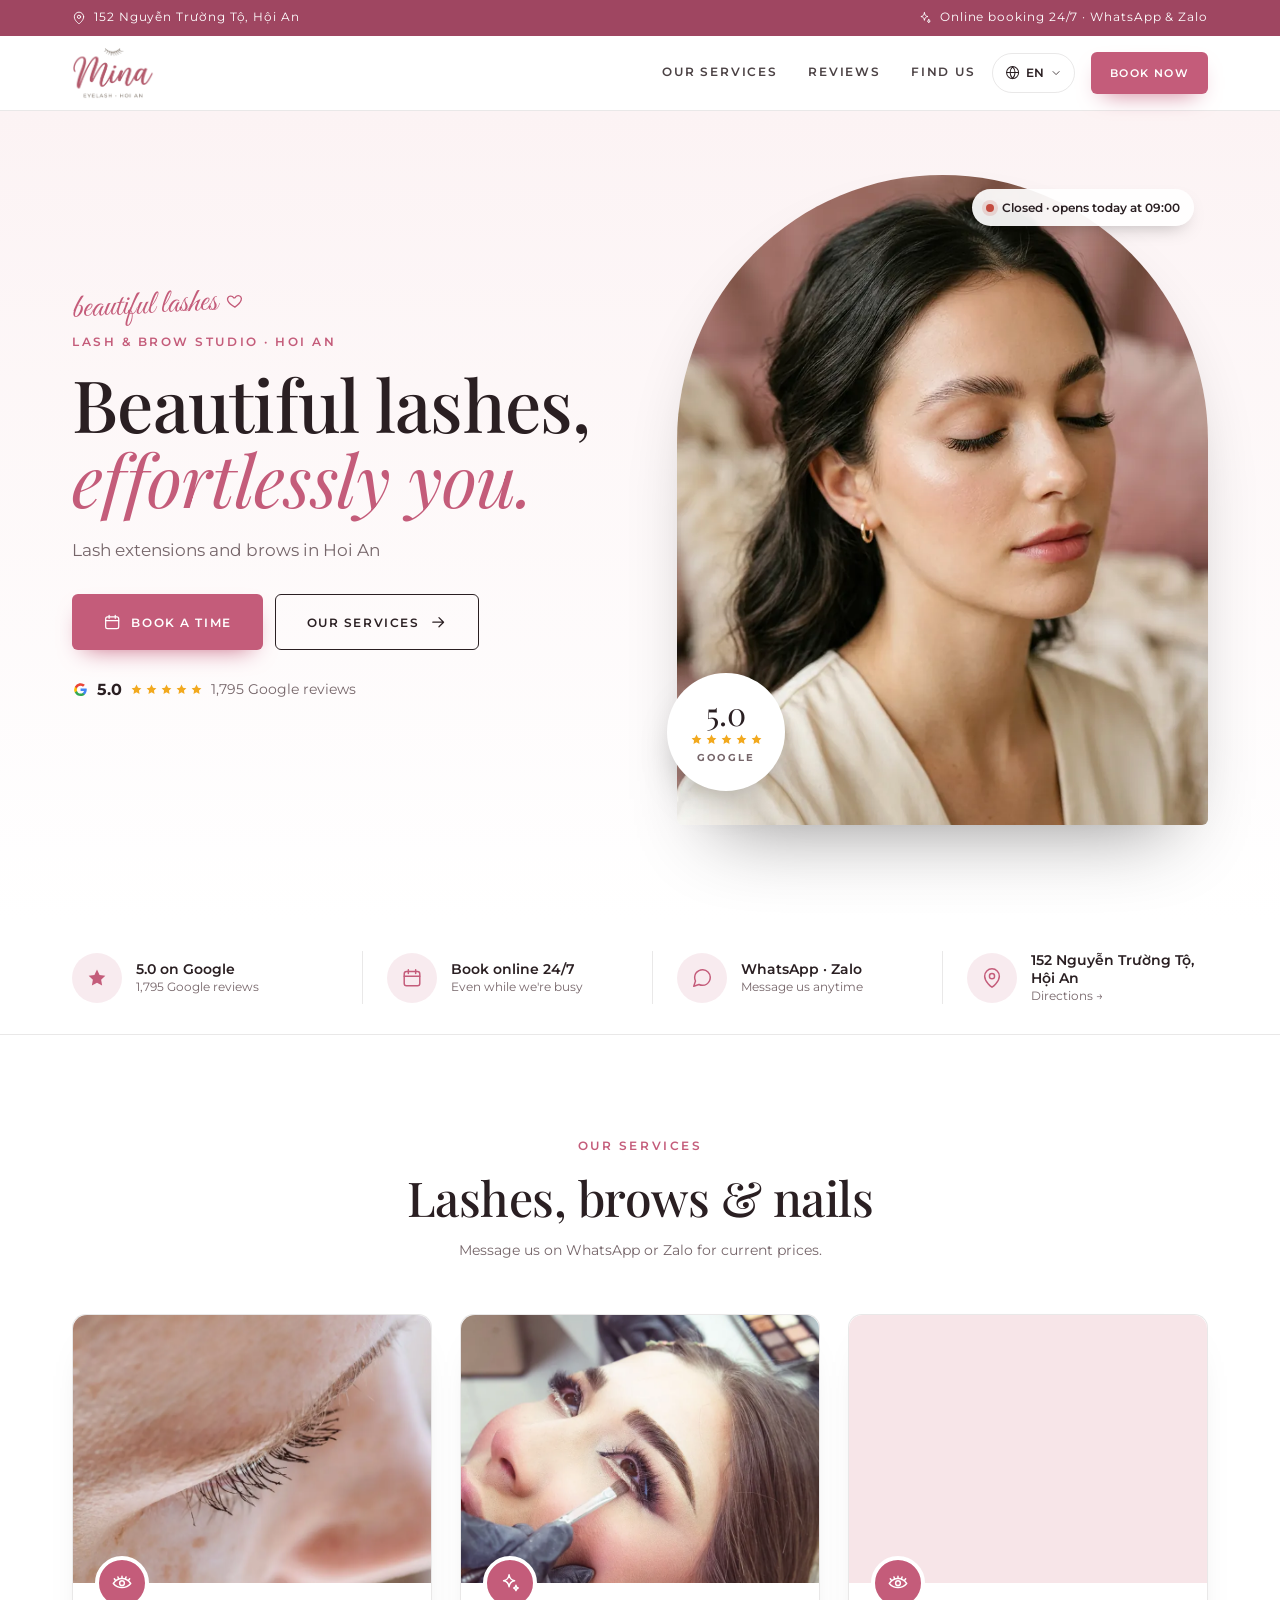
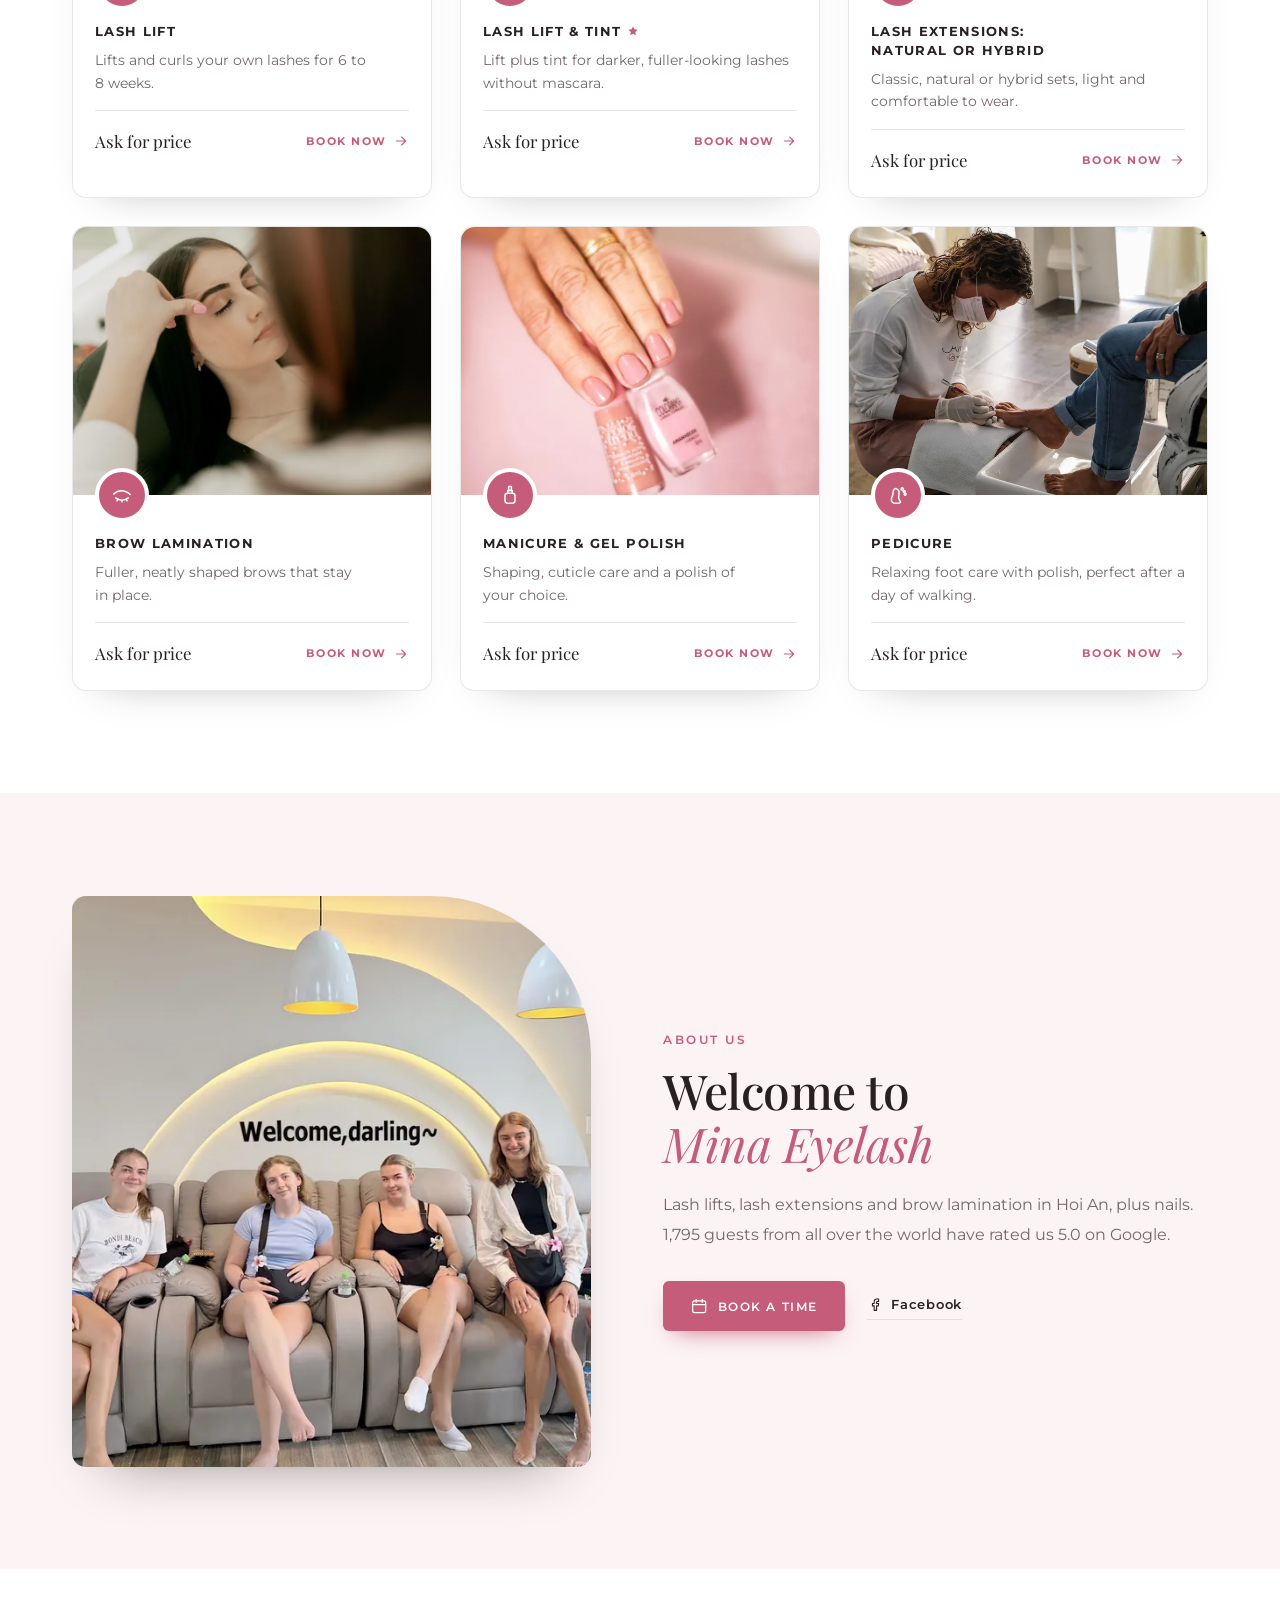
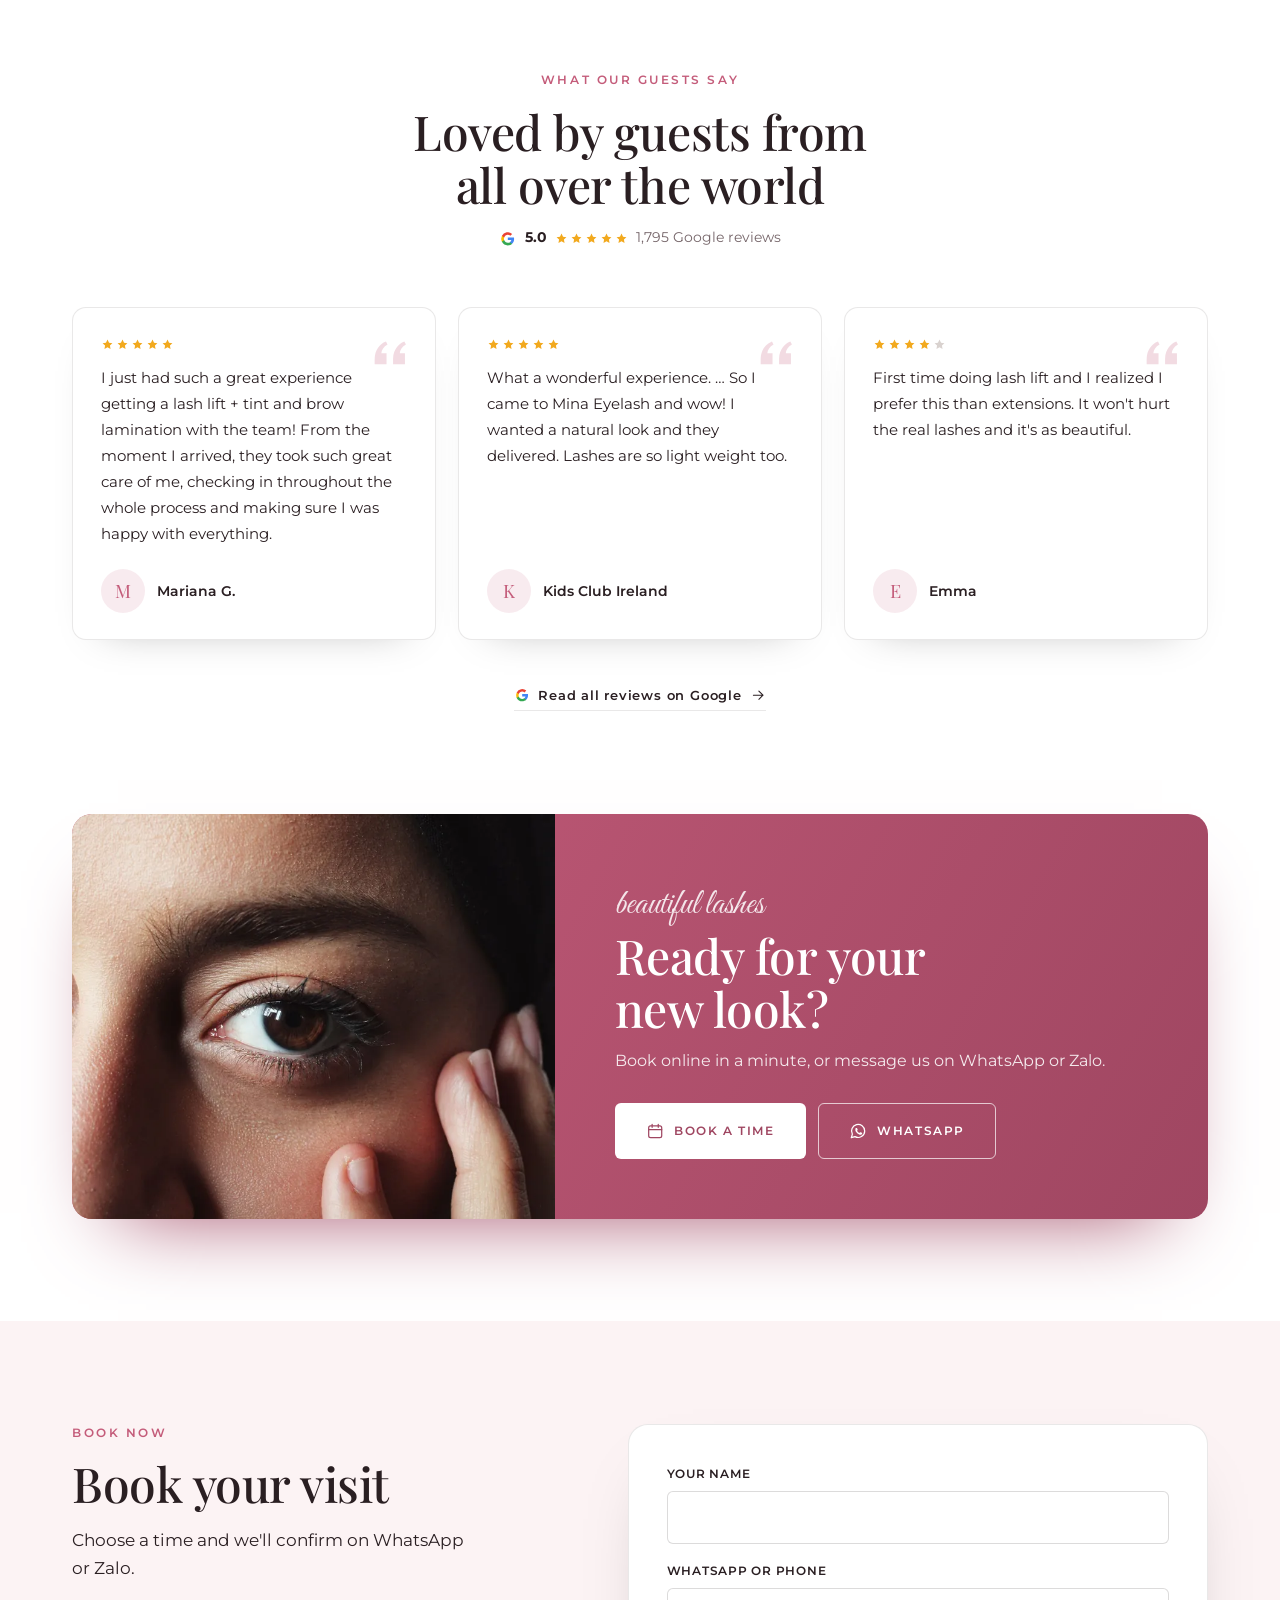
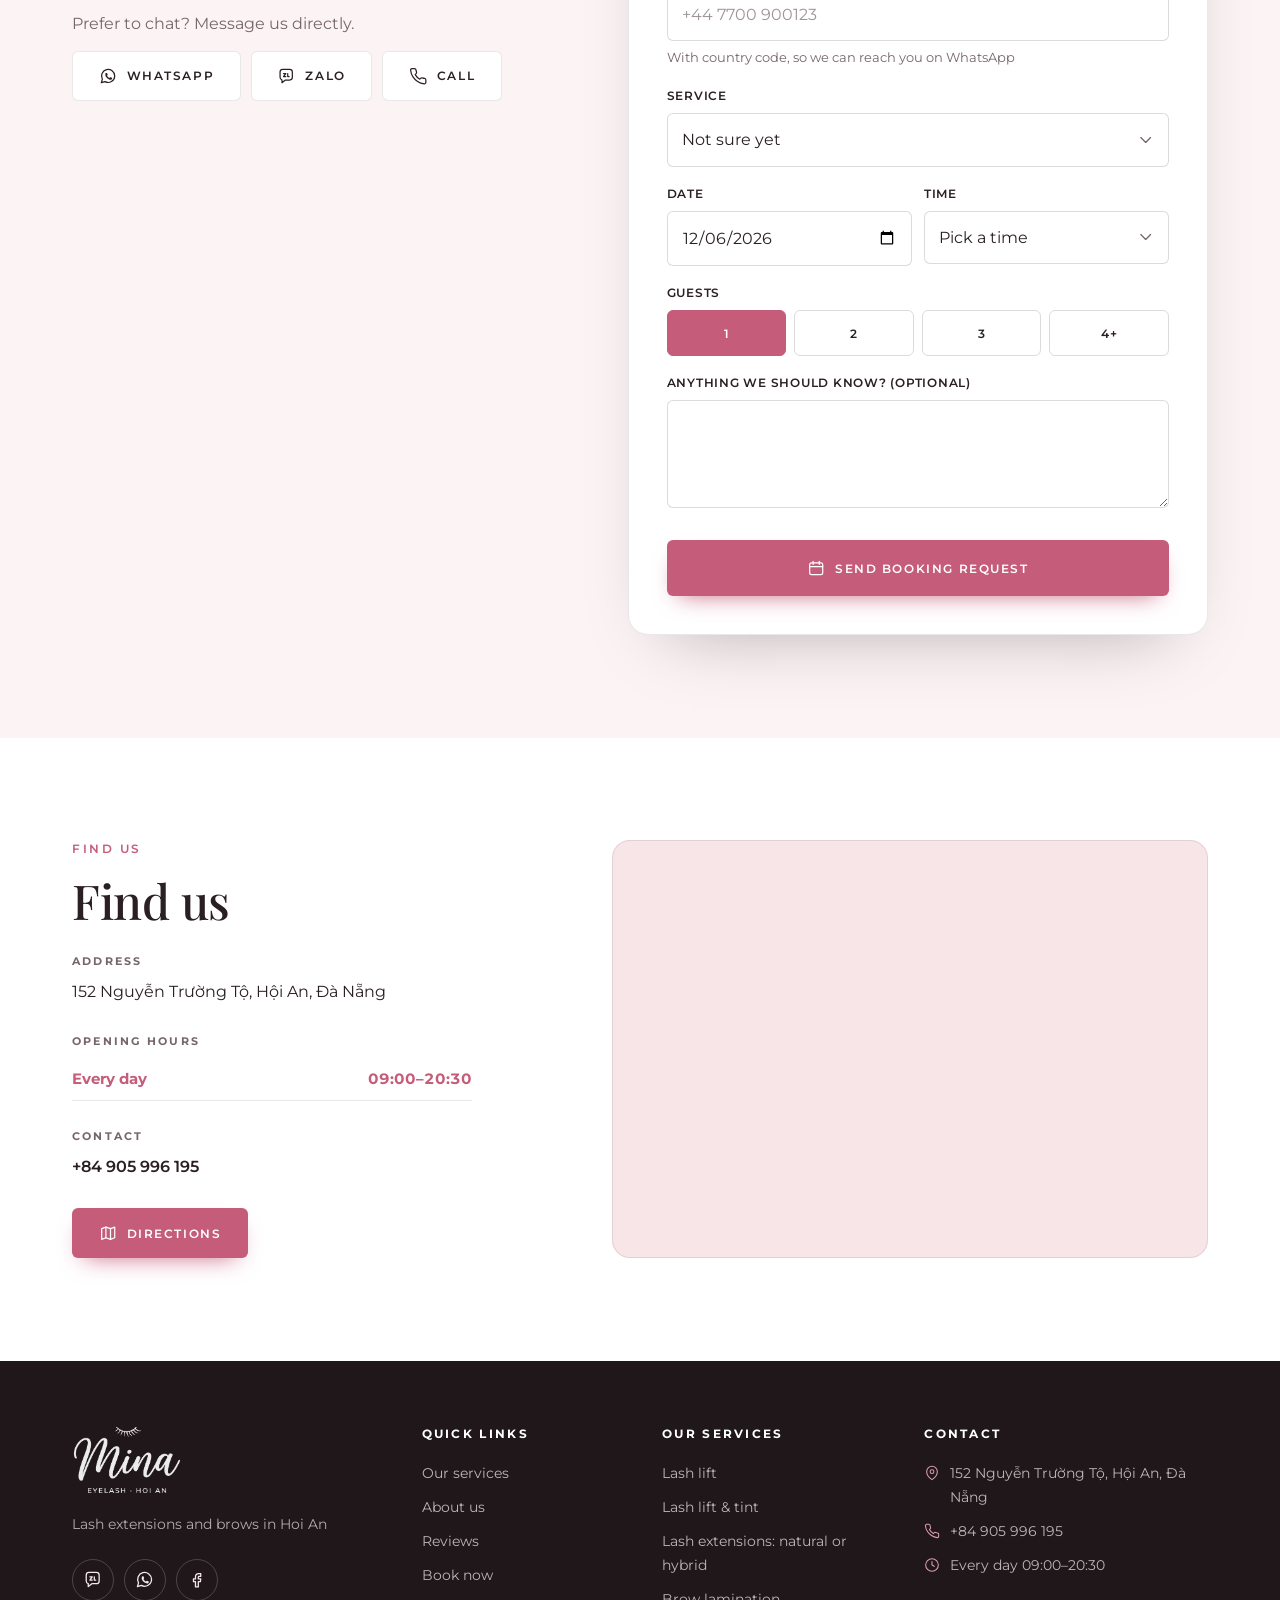
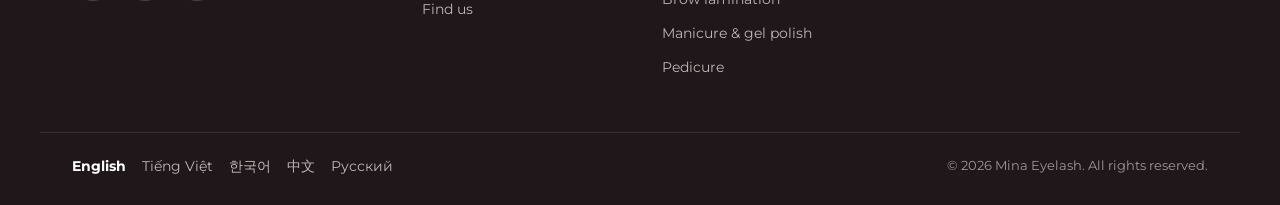
==== index.html @ dfa41fe0 "Update mina-eyelash preview site Co-Authored-By: Claude Opus 5.5 <noreply@anthropic.com>" ====
<!doctype html>
<html lang="en" class="theme-rose niche-lashes">
<head>
<meta charset="utf-8">
<meta name="viewport" content="width=device-width, initial-scale=1, viewport-fit=cover">
<title>Mina Eyelash · Lash &amp; brow studio · Hoi An</title>
<meta name="description" content="Lash extensions and brows in Hoi An · 5.0★ · 1,795 Google reviews">
<meta name="robots" content="noindex,nofollow">
<link rel="canonical" href="https://romans7997.github.io/mina-eyelash-hoian/">
<link rel="alternate" hreflang="en" href="https://romans7997.github.io/mina-eyelash-hoian/">
<link rel="alternate" hreflang="vi" href="https://romans7997.github.io/mina-eyelash-hoian/vi/">
<link rel="alternate" hreflang="ko" href="https://romans7997.github.io/mina-eyelash-hoian/ko/">
<link rel="alternate" hreflang="zh" href="https://romans7997.github.io/mina-eyelash-hoian/zh/">
<link rel="alternate" hreflang="ru" href="https://romans7997.github.io/mina-eyelash-hoian/ru/">
<link rel="alternate" hreflang="x-default" href="https://romans7997.github.io/mina-eyelash-hoian/">
<meta property="og:type" content="website">
<meta property="og:title" content="Mina Eyelash">
<meta property="og:description" content="Lash extensions and brows in Hoi An">
<meta property="og:image" content="https://romans7997.github.io/mina-eyelash-hoian/img/og.jpg"><meta name="theme-color" content="#ffffff">
<link rel="icon" href="favicon.svg" type="image/svg+xml">
<link rel="preconnect" href="https://fonts.googleapis.com">
<link rel="preconnect" href="https://fonts.gstatic.com" crossorigin>
<link rel="stylesheet" href="https://fonts.googleapis.com/css2?family=Playfair+Display:ital,wght@0,400;0,500;0,600;1,400;1,500&amp;family=Montserrat:wght@400;500;600;700&amp;family=Great+Vibes&amp;display=swap">
<link rel="stylesheet" href="assets/site.css?v=fedd9652">
<style>:root{ --bg:#ffffff;--soft:#fcf3f4;--soft2:#f7e5e8;--surface:#ffffff;--ink:#2a1f22;--muted:#76666a;--line:rgba(42,31,34,.10);--accent:#c45c7a;--accent-dark:#9f4661;--accent-ink:#ffffff;--accent-soft:rgba(196,92,122,.12);--footer:#1f1719;--footer-ink:#f3e9eb;--radius:14px;--font-head:'Playfair Display',Georgia,'Times New Roman',serif;--font-body:'Montserrat','Apple SD Gothic Neo','Malgun Gothic','Noto Sans KR','PingFang SC','Hiragino Sans GB','Microsoft YaHei','Noto Sans SC',system-ui,-apple-system,'Segoe UI',Roboto,sans-serif;--font-script:'Great Vibes',cursive }</style>
<link rel="preload" as="image" href="img/hero-928.webp" imagesrcset="img/hero-800.webp 800w, img/hero-928.webp 928w" imagesizes="(min-width: 960px) 50vw, 100vw">
<script type="application/ld+json">{"@context": "https://schema.org", "@type": "BeautySalon", "name": "Mina Eyelash", "telephone": "+84905996195", "url": "https://romans7997.github.io/mina-eyelash-hoian/", "address": {"@type": "PostalAddress", "streetAddress": "152 Nguyễn Trường Tộ, Hội An, Đà Nẵng", "addressLocality": "Hoi An", "addressCountry": "VN"}, "openingHoursSpecification": [{"@type": "OpeningHoursSpecification", "dayOfWeek": "Monday", "opens": "09:00", "closes": "20:30"}, {"@type": "OpeningHoursSpecification", "dayOfWeek": "Tuesday", "opens": "09:00", "closes": "20:30"}, {"@type": "OpeningHoursSpecification", "dayOfWeek": "Wednesday", "opens": "09:00", "closes": "20:30"}, {"@type": "OpeningHoursSpecification", "dayOfWeek": "Thursday", "opens": "09:00", "closes": "20:30"}, {"@type": "OpeningHoursSpecification", "dayOfWeek": "Friday", "opens": "09:00", "closes": "20:30"}, {"@type": "OpeningHoursSpecification", "dayOfWeek": "Saturday", "opens": "09:00", "closes": "20:30"}, {"@type": "OpeningHoursSpecification", "dayOfWeek": "Sunday", "opens": "09:00", "closes": "20:30"}], "sameAs": ["https://www.facebook.com/eyelashhoian", "https://www.google.com/maps/place/?q=place_id:ChIJb_QB13oNQjERN3Wv3GQzDhs"], "priceRange": "₫₫", "image": "https://romans7997.github.io/mina-eyelash-hoian/img/hero-928.webp"}</script>
</head>
<body>
<a class="skip" href="#main">Skip to content</a>

<div class="announce"><div class="wrap announce-inner">
  <span class="announce-loc"><svg class="ic" viewBox="0 0 24 24" aria-hidden="true" focusable="false"><path d="M20 10c0 6.5-8 12-8 12s-8-5.5-8-12a8 8 0 0 1 16 0z"/><circle cx="12" cy="10" r="2.8"/></svg>152 Nguyễn Trường Tộ, Hội An</span>
  <span class="announce-main"><svg class="ic" viewBox="0 0 24 24" aria-hidden="true" focusable="false"><path d="M11 3c.6 4.2 2.2 5.9 6 6.5-3.8.6-5.4 2.3-6 6.5-.6-4.2-2.2-5.9-6-6.5 3.8-.6 5.4-2.3 6-6.5z"/><path d="M18.5 14.5c.3 1.8 1 2.6 2.5 2.9-1.5.3-2.2 1.1-2.5 2.9-.3-1.8-1-2.6-2.5-2.9 1.5-.3 2.2-1.1 2.5-2.9z"/></svg>Online booking 24/7 · WhatsApp &amp; Zalo</span>
</div></div>

<header class="nav" id="top">
  <div class="wrap nav-inner">
    <a class="logo" href="#top" aria-label="Mina Eyelash">
<img class="logo-img" src="logo.png" alt="Mina Eyelash"></a>
    <nav class="nav-links" aria-label="Menu">
      <a href="#services">Our services</a>
<a href="#reviews">Reviews</a>      <a href="#visit">Find us</a>
    </nav>
    <details class="lang">
      <summary aria-label="Language"><svg class="ic" viewBox="0 0 24 24" aria-hidden="true" focusable="false"><circle cx="12" cy="12" r="9.5"/><path d="M2.5 12h19M12 2.5c2.6 2.8 3.9 6 3.9 9.5S14.6 18.7 12 21.5C9.4 18.7 8.1 15.5 8.1 12S9.4 5.3 12 2.5z"/></svg><span>EN</span><svg class="ic chev" viewBox="0 0 24 24" aria-hidden="true" focusable="false"><path d="M6 9l6 6 6-6"/></svg></summary>
      <ul class="lang-menu">
<li><a href="./" hreflang="en" lang="en" data-lang="en" aria-current="true">English</a></li>
<li><a href="vi/" hreflang="vi" lang="vi" data-lang="vi">Tiếng Việt</a></li>
<li><a href="ko/" hreflang="ko" lang="ko" data-lang="ko">한국어</a></li>
<li><a href="zh/" hreflang="zh" lang="zh" data-lang="zh">中文</a></li>
<li><a href="ru/" hreflang="ru" lang="ru" data-lang="ru">Русский</a></li>
      </ul>
    </details>
<a class="btn btn-accent btn-sm nav-book" href="#book">Book now</a>  </div>
</header>

<main id="main">
  <section class="hero">
    <div class="wrap hero-grid">
      <div class="hero-copy">
        <p class="script hero-script" aria-hidden="true">beautiful lashes <svg class="ic heart" viewBox="0 0 24 24" aria-hidden="true" focusable="false"><path d="M12 20s-7.4-4.5-9.1-9.2C1.7 7.5 3.7 4.6 6.8 4.6c2.1 0 3.6 1.2 4.3 2.7h1.8c.7-1.5 2.2-2.7 4.3-2.7 3.1 0 5.1 2.9 3.9 6.2C19.4 15.5 12 20 12 20z"/></svg></p>
        <p class="eyebrow">Lash &amp; brow studio · Hoi An</p>
        <h1 class="hero-title"><span>Beautiful lashes,</span> <em>effortlessly you.</em></h1>
        <p class="hero-lead">Lash extensions and brows in Hoi An</p>
        <div class="hero-cta">
<a class="btn btn-accent btn-lg" href="#book"><svg class="ic" viewBox="0 0 24 24" aria-hidden="true" focusable="false"><rect x="3.5" y="5" width="17" height="15.5" rx="2.5"/><path d="M8 3v4M16 3v4M3.5 10h17"/></svg><span>Book a time</span></a>          <a class="btn btn-outline btn-lg" href="#services"><span>Our services</span><svg class="ic" viewBox="0 0 24 24" aria-hidden="true" focusable="false"><path d="M5 12h14M13 6l6 6-6 6"/></svg></a>
        </div>
        <a class="hero-rating" href="https://www.google.com/maps/place/?q=place_id:ChIJb_QB13oNQjERN3Wv3GQzDhs" target="_blank" rel="noopener">
          <svg class="ic g" viewBox="0 0 24 24" aria-hidden="true" focusable="false"><path d="M20.6 12.2c0-.6-.1-1.2-.2-1.8H12v3.4h4.8a4.1 4.1 0 0 1-1.8 2.7v2.2h2.9c1.7-1.6 2.7-3.9 2.7-6.5z" class="fill g1"/><path d="M12 21c2.4 0 4.5-.8 5.9-2.2L15 16.6c-.8.5-1.8.9-3 .9-2.3 0-4.3-1.6-5-3.7H4v2.3A9 9 0 0 0 12 21z" class="fill g2"/><path d="M7 13.8a5.4 5.4 0 0 1 0-3.5V8H4a9 9 0 0 0 0 8.1z" class="fill g3"/><path d="M12 6.6c1.3 0 2.5.5 3.4 1.3l2.6-2.6A9 9 0 0 0 4 8l3 2.3c.7-2.1 2.7-3.7 5-3.7z" class="fill g4"/></svg><strong>5.0</strong><span class="stars xs" role="img" aria-label="5.0 / 5"><svg class="st" viewBox="0 0 24 24" aria-hidden="true" focusable="false"><path class="fill" d="M12 2.8l2.8 5.8 6.3.9-4.6 4.4 1.1 6.3L12 17.2l-5.6 3 1.1-6.3L2.9 9.5l6.3-.9z"/></svg><svg class="st" viewBox="0 0 24 24" aria-hidden="true" focusable="false"><path class="fill" d="M12 2.8l2.8 5.8 6.3.9-4.6 4.4 1.1 6.3L12 17.2l-5.6 3 1.1-6.3L2.9 9.5l6.3-.9z"/></svg><svg class="st" viewBox="0 0 24 24" aria-hidden="true" focusable="false"><path class="fill" d="M12 2.8l2.8 5.8 6.3.9-4.6 4.4 1.1 6.3L12 17.2l-5.6 3 1.1-6.3L2.9 9.5l6.3-.9z"/></svg><svg class="st" viewBox="0 0 24 24" aria-hidden="true" focusable="false"><path class="fill" d="M12 2.8l2.8 5.8 6.3.9-4.6 4.4 1.1 6.3L12 17.2l-5.6 3 1.1-6.3L2.9 9.5l6.3-.9z"/></svg><svg class="st" viewBox="0 0 24 24" aria-hidden="true" focusable="false"><path class="fill" d="M12 2.8l2.8 5.8 6.3.9-4.6 4.4 1.1 6.3L12 17.2l-5.6 3 1.1-6.3L2.9 9.5l6.3-.9z"/></svg></span><span>1,795 Google reviews</span>
        </a>
      </div>
      <div class="hero-media">
        <div class="hero-frame"><img class="hero-img" src="img/hero-928.webp" srcset="img/hero-800.webp 800w, img/hero-928.webp 928w" sizes="(min-width: 960px) 50vw, 100vw" alt="Mina Eyelash" width="928" height="1152" fetchpriority="high" style="object-position:55% 35%"></div>
        <div class="hero-badge" aria-hidden="true">
          <span class="hb-num">5.0</span>
          <span class="stars xs" role="img" aria-label="5.0 / 5"><svg class="st" viewBox="0 0 24 24" aria-hidden="true" focusable="false"><path class="fill" d="M12 2.8l2.8 5.8 6.3.9-4.6 4.4 1.1 6.3L12 17.2l-5.6 3 1.1-6.3L2.9 9.5l6.3-.9z"/></svg><svg class="st" viewBox="0 0 24 24" aria-hidden="true" focusable="false"><path class="fill" d="M12 2.8l2.8 5.8 6.3.9-4.6 4.4 1.1 6.3L12 17.2l-5.6 3 1.1-6.3L2.9 9.5l6.3-.9z"/></svg><svg class="st" viewBox="0 0 24 24" aria-hidden="true" focusable="false"><path class="fill" d="M12 2.8l2.8 5.8 6.3.9-4.6 4.4 1.1 6.3L12 17.2l-5.6 3 1.1-6.3L2.9 9.5l6.3-.9z"/></svg><svg class="st" viewBox="0 0 24 24" aria-hidden="true" focusable="false"><path class="fill" d="M12 2.8l2.8 5.8 6.3.9-4.6 4.4 1.1 6.3L12 17.2l-5.6 3 1.1-6.3L2.9 9.5l6.3-.9z"/></svg><svg class="st" viewBox="0 0 24 24" aria-hidden="true" focusable="false"><path class="fill" d="M12 2.8l2.8 5.8 6.3.9-4.6 4.4 1.1 6.3L12 17.2l-5.6 3 1.1-6.3L2.9 9.5l6.3-.9z"/></svg></span>
          <span class="hb-txt">Google</span>
        </div>
        <div class="hero-open"><span id="open-status" class="open-status">Every day · 09:00–20:30</span></div>
      </div>
    </div>
  </section>

  <section class="trust" aria-label="Contact">
    <div class="wrap trust-grid">
<div class="trust-item"><span class="trust-ic"><svg class="ic" viewBox="0 0 24 24" aria-hidden="true" focusable="false"><path class="fill" d="M12 2.8l2.8 5.8 6.3.9-4.6 4.4 1.1 6.3L12 17.2l-5.6 3 1.1-6.3L2.9 9.5l6.3-.9z"/></svg></span><div><strong>5.0 on Google</strong><span>1,795 Google reviews</span></div></div>      <div class="trust-item"><span class="trust-ic"><svg class="ic" viewBox="0 0 24 24" aria-hidden="true" focusable="false"><rect x="3.5" y="5" width="17" height="15.5" rx="2.5"/><path d="M8 3v4M16 3v4M3.5 10h17"/></svg></span><div><strong>Book online 24/7</strong><span>Even while we&#39;re busy</span></div></div>
      <div class="trust-item"><span class="trust-ic"><svg class="ic" viewBox="0 0 24 24" aria-hidden="true" focusable="false"><path d="M21 11.5a8.4 8.4 0 0 1-.9 3.8 8.5 8.5 0 0 1-7.6 4.7 8.4 8.4 0 0 1-3.8-.9L3 21l1.9-5.7a8.4 8.4 0 0 1-.9-3.8 8.5 8.5 0 0 1 4.7-7.6 8.4 8.4 0 0 1 3.8-.9h.5a8.5 8.5 0 0 1 8 8z"/></svg></span><div><strong>WhatsApp · Zalo</strong><span>Message us anytime</span></div></div>
      <a class="trust-item" href="https://www.google.com/maps/dir/?api=1&amp;destination=Mina+Eyelash%2C+152+Nguy%E1%BB%85n+Tr%C6%B0%E1%BB%9Dng+T%E1%BB%99%2C+H%E1%BB%99i+An%2C+%C4%90%C3%A0+N%E1%BA%B5ng&amp;destination_place_id=ChIJb_QB13oNQjERN3Wv3GQzDhs" target="_blank" rel="noopener"><span class="trust-ic"><svg class="ic" viewBox="0 0 24 24" aria-hidden="true" focusable="false"><path d="M20 10c0 6.5-8 12-8 12s-8-5.5-8-12a8 8 0 0 1 16 0z"/><circle cx="12" cy="10" r="2.8"/></svg></span><div><strong>152 Nguyễn Trường Tộ, Hội An</strong><span>Directions →</span></div></a>
    </div>
  </section>

  <section class="section services" id="services">
    <div class="wrap">
      <header class="section-head center">
        <p class="eyebrow">Our services</p>
        <h2>Lashes, brows &amp; nails</h2>
        <p class="section-note">Message us on WhatsApp or Zalo for current prices.</p>
      </header>
      <div class="cards">
        <article class="card">
          <div class="card-media"><img src="img/s0-0-1600.webp" srcset="img/s0-0-800.webp 800w, img/s0-0-1600.webp 1600w" sizes="(min-width: 960px) 30vw, (min-width: 640px) 45vw, 90vw" alt="Mina Eyelash" width="1600" height="2400" loading="lazy" decoding="async"></div>
          <span class="card-ic"><svg class="ic" viewBox="0 0 24 24" aria-hidden="true" focusable="false"><path d="M2.5 12.5c2.6-3.6 6-5.4 9.5-5.4s6.9 1.8 9.5 5.4c-2.6 3-6 4.5-9.5 4.5s-6.9-1.5-9.5-4.5z"/><circle cx="12" cy="12.2" r="2.6"/><path d="M5 9.2 3.6 7.4M8.3 7.5l-.7-2.1M12 6.9V4.7M15.7 7.5l.7-2.1M19 9.2l1.4-1.8"/></svg></span>
          <div class="card-body">
            <h3>Lash lift</h3>
<p>Lifts and curls your own lashes for 6 to 8 weeks.</p>            <div class="card-foot">
              <span class="card-price">Ask for price</span>
<a class="card-link" href="#book" data-service="s0-0">Book now <svg class="ic" viewBox="0 0 24 24" aria-hidden="true" focusable="false"><path d="M5 12h14M13 6l6 6-6 6"/></svg></a>            </div>
          </div>
        </article>
        <article class="card">
          <div class="card-media"><img src="img/s0-1-1600.webp" srcset="img/s0-1-800.webp 800w, img/s0-1-1600.webp 1600w" sizes="(min-width: 960px) 30vw, (min-width: 640px) 45vw, 90vw" alt="Mina Eyelash" width="1600" height="2400" loading="lazy" decoding="async"></div>
          <span class="card-ic"><svg class="ic" viewBox="0 0 24 24" aria-hidden="true" focusable="false"><path d="M11 3c.6 4.2 2.2 5.9 6 6.5-3.8.6-5.4 2.3-6 6.5-.6-4.2-2.2-5.9-6-6.5 3.8-.6 5.4-2.3 6-6.5z"/><path d="M18.5 14.5c.3 1.8 1 2.6 2.5 2.9-1.5.3-2.2 1.1-2.5 2.9-.3-1.8-1-2.6-2.5-2.9 1.5-.3 2.2-1.1 2.5-2.9z"/></svg></span>
          <div class="card-body">
            <h3>Lash lift &amp; tint <span class="card-pop"><svg class="ic" viewBox="0 0 24 24" aria-hidden="true" focusable="false"><path class="fill" d="M12 2.8l2.8 5.8 6.3.9-4.6 4.4 1.1 6.3L12 17.2l-5.6 3 1.1-6.3L2.9 9.5l6.3-.9z"/></svg></span></h3>
<p>Lift plus tint for darker, fuller-looking lashes without mascara.</p>            <div class="card-foot">
              <span class="card-price">Ask for price</span>
<a class="card-link" href="#book" data-service="s0-1">Book now <svg class="ic" viewBox="0 0 24 24" aria-hidden="true" focusable="false"><path d="M5 12h14M13 6l6 6-6 6"/></svg></a>            </div>
          </div>
        </article>
        <article class="card">
          <div class="card-media"><img src="img/s0-2-1600.webp" srcset="img/s0-2-800.webp 800w, img/s0-2-1600.webp 1600w" sizes="(min-width: 960px) 30vw, (min-width: 640px) 45vw, 90vw" alt="Mina Eyelash" width="1600" height="2400" loading="lazy" decoding="async"></div>
          <span class="card-ic"><svg class="ic" viewBox="0 0 24 24" aria-hidden="true" focusable="false"><path d="M2.5 12.5c2.6-3.6 6-5.4 9.5-5.4s6.9 1.8 9.5 5.4c-2.6 3-6 4.5-9.5 4.5s-6.9-1.5-9.5-4.5z"/><circle cx="12" cy="12.2" r="2.6"/><path d="M5 9.2 3.6 7.4M8.3 7.5l-.7-2.1M12 6.9V4.7M15.7 7.5l.7-2.1M19 9.2l1.4-1.8"/></svg></span>
          <div class="card-body">
            <h3>Lash extensions: natural or hybrid</h3>
<p>Classic, natural or hybrid sets, light and comfortable to wear.</p>            <div class="card-foot">
              <span class="card-price">Ask for price</span>
<a class="card-link" href="#book" data-service="s0-2">Book now <svg class="ic" viewBox="0 0 24 24" aria-hidden="true" focusable="false"><path d="M5 12h14M13 6l6 6-6 6"/></svg></a>            </div>
          </div>
        </article>
        <article class="card">
          <div class="card-media"><img src="img/s1-0-1600.webp" srcset="img/s1-0-800.webp 800w, img/s1-0-1600.webp 1600w" sizes="(min-width: 960px) 30vw, (min-width: 640px) 45vw, 90vw" alt="Mina Eyelash" width="1600" height="2400" loading="lazy" decoding="async"></div>
          <span class="card-ic"><svg class="ic" viewBox="0 0 24 24" aria-hidden="true" focusable="false"><path d="M3 11c3.4-3.2 8.3-4.3 12.8-2.8 2 .7 3.7 1.8 5.2 3.3"/><path d="M5 15.2c2.2 1.7 4.6 2.5 7 2.5s4.8-.8 7-2.5"/><path d="M7.4 16.8l-.9 1.6M12 17.7v1.8M16.6 16.8l.9 1.6"/></svg></span>
          <div class="card-body">
            <h3>Brow lamination</h3>
<p>Fuller, neatly shaped brows that stay in place.</p>            <div class="card-foot">
              <span class="card-price">Ask for price</span>
<a class="card-link" href="#book" data-service="s1-0">Book now <svg class="ic" viewBox="0 0 24 24" aria-hidden="true" focusable="false"><path d="M5 12h14M13 6l6 6-6 6"/></svg></a>            </div>
          </div>
        </article>
        <article class="card">
          <div class="card-media"><img src="img/s2-0-1600.webp" srcset="img/s2-0-800.webp 800w, img/s2-0-1600.webp 1600w" sizes="(min-width: 960px) 30vw, (min-width: 640px) 45vw, 90vw" alt="Mina Eyelash" width="1600" height="2400" loading="lazy" decoding="async"></div>
          <span class="card-ic"><svg class="ic" viewBox="0 0 24 24" aria-hidden="true" focusable="false"><rect x="6.5" y="10" width="11" height="11" rx="3"/><path d="M9.5 10V7h5v3"/><path d="M10.5 7V2.8h3V7"/></svg></span>
          <div class="card-body">
            <h3>Manicure &amp; gel polish</h3>
<p>Shaping, cuticle care and a polish of your choice.</p>            <div class="card-foot">
              <span class="card-price">Ask for price</span>
<a class="card-link" href="#book" data-service="s2-0">Book now <svg class="ic" viewBox="0 0 24 24" aria-hidden="true" focusable="false"><path d="M5 12h14M13 6l6 6-6 6"/></svg></a>            </div>
          </div>
        </article>
        <article class="card">
          <div class="card-media"><img src="img/s2-1-1600.webp" srcset="img/s2-1-800.webp 800w, img/s2-1-1600.webp 1600w" sizes="(min-width: 960px) 30vw, (min-width: 640px) 45vw, 90vw" alt="Mina Eyelash" width="1600" height="1067" loading="lazy" decoding="async"></div>
          <span class="card-ic"><svg class="ic" viewBox="0 0 24 24" aria-hidden="true" focusable="false"><path d="M8.6 21C6 21 4.6 19.2 4.8 16.7c.2-2 1.1-3.3 1.6-5.2.6-2.3-.3-4.6 1.6-6 2-1.3 4.4.3 5 2.8.7 2.7-.6 4.5-.3 7 .3 2.3 1.9 3 1.9 4.3 0 1.4-1.7 1.4-6 1.4z"/><circle cx="16.6" cy="5.4" r="1.3"/><circle cx="18.8" cy="8.2" r="1.1"/><circle cx="19.8" cy="11.2" r="1"/></svg></span>
          <div class="card-body">
            <h3>Pedicure</h3>
<p>Relaxing foot care with polish, perfect after a day of walking.</p>            <div class="card-foot">
              <span class="card-price">Ask for price</span>
<a class="card-link" href="#book" data-service="s2-1">Book now <svg class="ic" viewBox="0 0 24 24" aria-hidden="true" focusable="false"><path d="M5 12h14M13 6l6 6-6 6"/></svg></a>            </div>
          </div>
        </article>
      </div>
    </div>
  </section>

  <section class="section about" id="about">
    <div class="wrap about-grid">
      <div class="about-media"><img src="img/about-1572.webp" srcset="img/about-800.webp 800w, img/about-1572.webp 1572w" sizes="(min-width: 960px) 45vw, 100vw" alt="Mina Eyelash" width="1572" height="1280" loading="lazy" decoding="async" style="object-position:50% 70%"></div>
      <div class="about-copy">
        <p class="eyebrow">About us</p>
        <h2>Welcome to <em>Mina Eyelash</em></h2>
<p class="about-text">Lash lifts, lash extensions and brow lamination in Hoi An, plus nails. 1,795 guests from all over the world have rated us 5.0 on Google.</p>        <div class="about-cta">
<a class="btn btn-accent" href="#book"><svg class="ic" viewBox="0 0 24 24" aria-hidden="true" focusable="false"><rect x="3.5" y="5" width="17" height="15.5" rx="2.5"/><path d="M8 3v4M16 3v4M3.5 10h17"/></svg><span>Book a time</span></a><a class="link-arrow" href="https://www.facebook.com/eyelashhoian" target="_blank" rel="noopener"><svg class="ic" viewBox="0 0 24 24" aria-hidden="true" focusable="false"><path d="M14.5 8H17V4.5h-2.5c-2.5 0-4 1.6-4 4.1V11H8v3.5h2.5V21H14v-6.5h2.6l.4-3.5h-3V9c0-.6.4-1 1-1z"/></svg><span>Facebook</span></a>        </div>
      </div>
    </div>
  </section>


  <section class="section reviews" id="reviews">
    <div class="wrap">
      <header class="section-head center">
        <p class="eyebrow">What our guests say</p>
        <h2>Loved by guests from all over the world</h2>
<p class="rv-summary"><svg class="ic g" viewBox="0 0 24 24" aria-hidden="true" focusable="false"><path d="M20.6 12.2c0-.6-.1-1.2-.2-1.8H12v3.4h4.8a4.1 4.1 0 0 1-1.8 2.7v2.2h2.9c1.7-1.6 2.7-3.9 2.7-6.5z" class="fill g1"/><path d="M12 21c2.4 0 4.5-.8 5.9-2.2L15 16.6c-.8.5-1.8.9-3 .9-2.3 0-4.3-1.6-5-3.7H4v2.3A9 9 0 0 0 12 21z" class="fill g2"/><path d="M7 13.8a5.4 5.4 0 0 1 0-3.5V8H4a9 9 0 0 0 0 8.1z" class="fill g3"/><path d="M12 6.6c1.3 0 2.5.5 3.4 1.3l2.6-2.6A9 9 0 0 0 4 8l3 2.3c.7-2.1 2.7-3.7 5-3.7z" class="fill g4"/></svg><strong>5.0</strong><span class="stars xs" role="img" aria-label="5.0 / 5"><svg class="st" viewBox="0 0 24 24" aria-hidden="true" focusable="false"><path class="fill" d="M12 2.8l2.8 5.8 6.3.9-4.6 4.4 1.1 6.3L12 17.2l-5.6 3 1.1-6.3L2.9 9.5l6.3-.9z"/></svg><svg class="st" viewBox="0 0 24 24" aria-hidden="true" focusable="false"><path class="fill" d="M12 2.8l2.8 5.8 6.3.9-4.6 4.4 1.1 6.3L12 17.2l-5.6 3 1.1-6.3L2.9 9.5l6.3-.9z"/></svg><svg class="st" viewBox="0 0 24 24" aria-hidden="true" focusable="false"><path class="fill" d="M12 2.8l2.8 5.8 6.3.9-4.6 4.4 1.1 6.3L12 17.2l-5.6 3 1.1-6.3L2.9 9.5l6.3-.9z"/></svg><svg class="st" viewBox="0 0 24 24" aria-hidden="true" focusable="false"><path class="fill" d="M12 2.8l2.8 5.8 6.3.9-4.6 4.4 1.1 6.3L12 17.2l-5.6 3 1.1-6.3L2.9 9.5l6.3-.9z"/></svg><svg class="st" viewBox="0 0 24 24" aria-hidden="true" focusable="false"><path class="fill" d="M12 2.8l2.8 5.8 6.3.9-4.6 4.4 1.1 6.3L12 17.2l-5.6 3 1.1-6.3L2.9 9.5l6.3-.9z"/></svg></span><span>1,795 Google reviews</span></p>      </header>
      <div class="rv-cards">
        <figure class="rv-card">
          <span class="rv-quote"><svg class="ic" viewBox="0 0 24 24" aria-hidden="true" focusable="false"><path class="fill" d="M4 17.5c0-4.6 2.3-8 5.9-9.4l.8 1.5c-2 1.1-3.1 2.8-3.2 4.6h2.7V20H4zm9.6 0c0-4.6 2.3-8 5.9-9.4l.8 1.5c-2 1.1-3.1 2.8-3.2 4.6h2.7V20h-6.2z"/></svg></span>
          <span class="stars xs" role="img" aria-label="5 / 5"><svg class="st" viewBox="0 0 24 24" aria-hidden="true" focusable="false"><path class="fill" d="M12 2.8l2.8 5.8 6.3.9-4.6 4.4 1.1 6.3L12 17.2l-5.6 3 1.1-6.3L2.9 9.5l6.3-.9z"/></svg><svg class="st" viewBox="0 0 24 24" aria-hidden="true" focusable="false"><path class="fill" d="M12 2.8l2.8 5.8 6.3.9-4.6 4.4 1.1 6.3L12 17.2l-5.6 3 1.1-6.3L2.9 9.5l6.3-.9z"/></svg><svg class="st" viewBox="0 0 24 24" aria-hidden="true" focusable="false"><path class="fill" d="M12 2.8l2.8 5.8 6.3.9-4.6 4.4 1.1 6.3L12 17.2l-5.6 3 1.1-6.3L2.9 9.5l6.3-.9z"/></svg><svg class="st" viewBox="0 0 24 24" aria-hidden="true" focusable="false"><path class="fill" d="M12 2.8l2.8 5.8 6.3.9-4.6 4.4 1.1 6.3L12 17.2l-5.6 3 1.1-6.3L2.9 9.5l6.3-.9z"/></svg><svg class="st" viewBox="0 0 24 24" aria-hidden="true" focusable="false"><path class="fill" d="M12 2.8l2.8 5.8 6.3.9-4.6 4.4 1.1 6.3L12 17.2l-5.6 3 1.1-6.3L2.9 9.5l6.3-.9z"/></svg></span>
          <blockquote lang="en">I just had such a great experience getting a lash lift + tint and brow lamination with the team! From the moment I arrived, they took such great care of me, checking in throughout the whole process and making sure I was happy with everything.</blockquote>
          <figcaption><span class="rv-avatar" aria-hidden="true">M</span><span class="rv-name">Mariana G.</span></figcaption>
        </figure>
        <figure class="rv-card">
          <span class="rv-quote"><svg class="ic" viewBox="0 0 24 24" aria-hidden="true" focusable="false"><path class="fill" d="M4 17.5c0-4.6 2.3-8 5.9-9.4l.8 1.5c-2 1.1-3.1 2.8-3.2 4.6h2.7V20H4zm9.6 0c0-4.6 2.3-8 5.9-9.4l.8 1.5c-2 1.1-3.1 2.8-3.2 4.6h2.7V20h-6.2z"/></svg></span>
          <span class="stars xs" role="img" aria-label="5 / 5"><svg class="st" viewBox="0 0 24 24" aria-hidden="true" focusable="false"><path class="fill" d="M12 2.8l2.8 5.8 6.3.9-4.6 4.4 1.1 6.3L12 17.2l-5.6 3 1.1-6.3L2.9 9.5l6.3-.9z"/></svg><svg class="st" viewBox="0 0 24 24" aria-hidden="true" focusable="false"><path class="fill" d="M12 2.8l2.8 5.8 6.3.9-4.6 4.4 1.1 6.3L12 17.2l-5.6 3 1.1-6.3L2.9 9.5l6.3-.9z"/></svg><svg class="st" viewBox="0 0 24 24" aria-hidden="true" focusable="false"><path class="fill" d="M12 2.8l2.8 5.8 6.3.9-4.6 4.4 1.1 6.3L12 17.2l-5.6 3 1.1-6.3L2.9 9.5l6.3-.9z"/></svg><svg class="st" viewBox="0 0 24 24" aria-hidden="true" focusable="false"><path class="fill" d="M12 2.8l2.8 5.8 6.3.9-4.6 4.4 1.1 6.3L12 17.2l-5.6 3 1.1-6.3L2.9 9.5l6.3-.9z"/></svg><svg class="st" viewBox="0 0 24 24" aria-hidden="true" focusable="false"><path class="fill" d="M12 2.8l2.8 5.8 6.3.9-4.6 4.4 1.1 6.3L12 17.2l-5.6 3 1.1-6.3L2.9 9.5l6.3-.9z"/></svg></span>
          <blockquote lang="en">What a wonderful experience. … So I came to Mina Eyelash and wow! I wanted a natural look and they delivered. Lashes are so light weight too.</blockquote>
          <figcaption><span class="rv-avatar" aria-hidden="true">K</span><span class="rv-name">Kids Club Ireland</span></figcaption>
        </figure>
        <figure class="rv-card">
          <span class="rv-quote"><svg class="ic" viewBox="0 0 24 24" aria-hidden="true" focusable="false"><path class="fill" d="M4 17.5c0-4.6 2.3-8 5.9-9.4l.8 1.5c-2 1.1-3.1 2.8-3.2 4.6h2.7V20H4zm9.6 0c0-4.6 2.3-8 5.9-9.4l.8 1.5c-2 1.1-3.1 2.8-3.2 4.6h2.7V20h-6.2z"/></svg></span>
          <span class="stars xs" role="img" aria-label="4 / 5"><svg class="st" viewBox="0 0 24 24" aria-hidden="true" focusable="false"><path class="fill" d="M12 2.8l2.8 5.8 6.3.9-4.6 4.4 1.1 6.3L12 17.2l-5.6 3 1.1-6.3L2.9 9.5l6.3-.9z"/></svg><svg class="st" viewBox="0 0 24 24" aria-hidden="true" focusable="false"><path class="fill" d="M12 2.8l2.8 5.8 6.3.9-4.6 4.4 1.1 6.3L12 17.2l-5.6 3 1.1-6.3L2.9 9.5l6.3-.9z"/></svg><svg class="st" viewBox="0 0 24 24" aria-hidden="true" focusable="false"><path class="fill" d="M12 2.8l2.8 5.8 6.3.9-4.6 4.4 1.1 6.3L12 17.2l-5.6 3 1.1-6.3L2.9 9.5l6.3-.9z"/></svg><svg class="st" viewBox="0 0 24 24" aria-hidden="true" focusable="false"><path class="fill" d="M12 2.8l2.8 5.8 6.3.9-4.6 4.4 1.1 6.3L12 17.2l-5.6 3 1.1-6.3L2.9 9.5l6.3-.9z"/></svg><svg class="st off" viewBox="0 0 24 24" aria-hidden="true" focusable="false"><path class="fill" d="M12 2.8l2.8 5.8 6.3.9-4.6 4.4 1.1 6.3L12 17.2l-5.6 3 1.1-6.3L2.9 9.5l6.3-.9z"/></svg></span>
          <blockquote lang="en">First time doing lash lift and I realized I prefer this than extensions. It won&#39;t hurt the real lashes and it&#39;s as beautiful.</blockquote>
          <figcaption><span class="rv-avatar" aria-hidden="true">E</span><span class="rv-name">Emma</span></figcaption>
        </figure>
      </div>
<div class="center-cta"><a class="link-arrow" href="https://www.google.com/maps/place/?q=place_id:ChIJb_QB13oNQjERN3Wv3GQzDhs" target="_blank" rel="noopener"><svg class="ic g" viewBox="0 0 24 24" aria-hidden="true" focusable="false"><path d="M20.6 12.2c0-.6-.1-1.2-.2-1.8H12v3.4h4.8a4.1 4.1 0 0 1-1.8 2.7v2.2h2.9c1.7-1.6 2.7-3.9 2.7-6.5z" class="fill g1"/><path d="M12 21c2.4 0 4.5-.8 5.9-2.2L15 16.6c-.8.5-1.8.9-3 .9-2.3 0-4.3-1.6-5-3.7H4v2.3A9 9 0 0 0 12 21z" class="fill g2"/><path d="M7 13.8a5.4 5.4 0 0 1 0-3.5V8H4a9 9 0 0 0 0 8.1z" class="fill g3"/><path d="M12 6.6c1.3 0 2.5.5 3.4 1.3l2.6-2.6A9 9 0 0 0 4 8l3 2.3c.7-2.1 2.7-3.7 5-3.7z" class="fill g4"/></svg><span>Read all reviews on Google</span><svg class="ic" viewBox="0 0 24 24" aria-hidden="true" focusable="false"><path d="M5 12h14M13 6l6 6-6 6"/></svg></a></div>    </div>
  </section>

  <section class="cta-band">
    <div class="wrap">
      <div class="cta-inner">
        <div class="cta-media"><img src="img/cta-1600.webp" srcset="img/cta-800.webp 800w, img/cta-1600.webp 1600w" sizes="(min-width: 960px) 35vw, 100vw" alt="Mina Eyelash" width="1600" height="2400" loading="lazy" decoding="async"></div>
        <div class="cta-copy">
          <p class="script" aria-hidden="true">beautiful lashes</p>
          <h2>Ready for your new look?</h2>
          <p>Book online in a minute, or message us on WhatsApp or Zalo.</p>
          <div class="cta-actions">
<a class="btn btn-light btn-lg" href="#book"><svg class="ic" viewBox="0 0 24 24" aria-hidden="true" focusable="false"><rect x="3.5" y="5" width="17" height="15.5" rx="2.5"/><path d="M8 3v4M16 3v4M3.5 10h17"/></svg><span>Book a time</span></a><a class="btn btn-ghost-light btn-lg" href="https://wa.me/84905996195" target="_blank" rel="noopener"><svg class="ic" viewBox="0 0 24 24" aria-hidden="true" focusable="false"><path d="M20.5 11.6a8.6 8.6 0 0 1-12.7 7.5L3 20.5l1.4-4.6A8.6 8.6 0 1 1 20.5 11.6z"/><path class="fill" d="M8.6 8.3c.2-.5.5-.6.8-.6h.6c.2 0 .4.1.5.4l.8 1.8c.1.2 0 .5-.1.7l-.5.6c-.1.2-.1.4 0 .6.4.8 1.6 2 2.5 2.4.2.1.4.1.6-.1l.6-.7c.2-.2.4-.2.6-.1l1.8.8c.3.1.4.3.4.5 0 .9-.6 1.8-1.7 2-1 .2-2.5-.2-4.4-1.7-1.8-1.5-2.7-3.2-2.8-4.2-.1-.9.2-1.8.3-2.4z"/></svg><span>WhatsApp</span></a>
          </div>
        </div>
      </div>
    </div>
  </section>

  <section class="section book" id="book">
    <div class="wrap book-layout">
      <div class="book-intro">
        <p class="eyebrow">Book now</p>
        <h2>Book your visit</h2>
        <p class="book-sub">Choose a time and we&#39;ll confirm on WhatsApp or Zalo.</p>
        <p class="book-or">Prefer to chat? Message us directly.</p>
        <div class="contact-row">
<a class="btn btn-ghost" href="https://wa.me/84905996195" target="_blank" rel="noopener"><svg class="ic" viewBox="0 0 24 24" aria-hidden="true" focusable="false"><path d="M20.5 11.6a8.6 8.6 0 0 1-12.7 7.5L3 20.5l1.4-4.6A8.6 8.6 0 1 1 20.5 11.6z"/><path class="fill" d="M8.6 8.3c.2-.5.5-.6.8-.6h.6c.2 0 .4.1.5.4l.8 1.8c.1.2 0 .5-.1.7l-.5.6c-.1.2-.1.4 0 .6.4.8 1.6 2 2.5 2.4.2.1.4.1.6-.1l.6-.7c.2-.2.4-.2.6-.1l1.8.8c.3.1.4.3.4.5 0 .9-.6 1.8-1.7 2-1 .2-2.5-.2-4.4-1.7-1.8-1.5-2.7-3.2-2.8-4.2-.1-.9.2-1.8.3-2.4z"/></svg><span>WhatsApp</span></a><a class="btn btn-ghost" href="https://zalo.me/0905996195" target="_blank" rel="noopener"><svg class="ic" viewBox="0 0 24 24" aria-hidden="true" focusable="false"><path d="M4 6.5A3.5 3.5 0 0 1 7.5 3h9A3.5 3.5 0 0 1 20 6.5v7a3.5 3.5 0 0 1-3.5 3.5H11l-4.5 3.5V17A3.5 3.5 0 0 1 4 13.5z"/><path d="M8.5 8.5h3l-3 4h3M14 8.5v4h1.8"/></svg><span>Zalo</span></a>          <a class="btn btn-ghost" href="tel:+84905996195"><svg class="ic" viewBox="0 0 24 24" aria-hidden="true" focusable="false"><path d="M22 16.9v3a2 2 0 0 1-2.2 2 19.8 19.8 0 0 1-8.6-3.1 19.5 19.5 0 0 1-6-6A19.8 19.8 0 0 1 2.1 4.2 2 2 0 0 1 4.1 2h3a2 2 0 0 1 2 1.7c.1 1 .4 1.9.7 2.8a2 2 0 0 1-.5 2.1L8.1 9.9a16 16 0 0 0 6 6l1.3-1.3a2 2 0 0 1 2.1-.4c.9.3 1.8.6 2.8.7a2 2 0 0 1 1.7 2z"/></svg><span>Call</span></a>
        </div>
      </div>
      <div class="book-card">
        <form class="book-form" id="book-form" novalidate>
          <div class="field">
            <label for="f-name">Your name</label>
            <input id="f-name" name="name" autocomplete="name" required maxlength="60">
          </div>
          <div class="field">
            <label for="f-contact">WhatsApp or phone</label>
            <input id="f-contact" name="contact" type="tel" autocomplete="tel" inputmode="tel" required maxlength="40" placeholder="+44 7700 900123" aria-describedby="f-contact-hint">
            <small class="field-hint" id="f-contact-hint">With country code, so we can reach you on WhatsApp</small>
          </div>
          <div class="field">
            <label for="f-service">Service</label>
            <div class="select">
              <select id="f-service" name="service">
                <option value="" data-vi="">Not sure yet</option>
                <optgroup label="Lashes">
<option value="s0-0" data-vi="Uốn mi">Lash lift</option>
<option value="s0-1" data-vi="Uốn mi &amp; nhuộm mi">Lash lift &amp; tint</option>
<option value="s0-2" data-vi="Nối mi: tự nhiên hoặc hybrid">Lash extensions: natural or hybrid</option>
                </optgroup>
                <optgroup label="Brows">
<option value="s1-0" data-vi="Uốn chân mày (brow lamination)">Brow lamination</option>
                </optgroup>
                <optgroup label="Nails">
<option value="s2-0" data-vi="Làm móng tay &amp; sơn gel">Manicure &amp; gel polish</option>
<option value="s2-1" data-vi="Làm móng chân">Pedicure</option>
                </optgroup>
              </select>
              <svg class="ic chev" viewBox="0 0 24 24" aria-hidden="true" focusable="false"><path d="M6 9l6 6 6-6"/></svg>
            </div>
          </div>
          <div class="field-row">
            <div class="field">
              <label for="f-date">Date</label>
              <input id="f-date" name="date" type="date" required>
            </div>
            <div class="field">
              <label for="f-time">Time</label>
              <div class="select">
                <select id="f-time" name="time" required><option value="">Pick a time</option></select>
                <svg class="ic chev" viewBox="0 0 24 24" aria-hidden="true" focusable="false"><path d="M6 9l6 6 6-6"/></svg>
              </div>
            </div>
          </div>
          <div class="field field-people">
            <span class="label" id="people-label">Guests</span>
            <div class="seg" role="radiogroup" aria-labelledby="people-label">
<label><input type="radio" name="people" value="1" checked><span>1</span></label><label><input type="radio" name="people" value="2"><span>2</span></label><label><input type="radio" name="people" value="3"><span>3</span></label><label><input type="radio" name="people" value="4"><span>4+</span></label>            </div>
          </div>
          <div class="field">
            <label for="f-note">Anything we should know? (optional)</label>
            <textarea id="f-note" name="note" rows="3" maxlength="500"></textarea>
          </div>
          <div class="hp" aria-hidden="true"><label>Website <input name="website" tabindex="-1" autocomplete="off"></label></div>
          <button class="btn btn-accent btn-lg btn-block" type="submit" id="f-submit"><svg class="ic" viewBox="0 0 24 24" aria-hidden="true" focusable="false"><rect x="3.5" y="5" width="17" height="15.5" rx="2.5"/><path d="M8 3v4M16 3v4M3.5 10h17"/></svg><span>Send booking request</span></button>
          <div class="form-error" id="form-error" role="alert" hidden>
            <p>We couldn&#39;t send your request. Please message us instead, it takes a few seconds.</p>
            <div class="contact-row">
<a class="btn btn-accent" id="err-wa" href="https://wa.me/84905996195" target="_blank" rel="noopener"><svg class="ic" viewBox="0 0 24 24" aria-hidden="true" focusable="false"><path d="M20.5 11.6a8.6 8.6 0 0 1-12.7 7.5L3 20.5l1.4-4.6A8.6 8.6 0 1 1 20.5 11.6z"/><path class="fill" d="M8.6 8.3c.2-.5.5-.6.8-.6h.6c.2 0 .4.1.5.4l.8 1.8c.1.2 0 .5-.1.7l-.5.6c-.1.2-.1.4 0 .6.4.8 1.6 2 2.5 2.4.2.1.4.1.6-.1l.6-.7c.2-.2.4-.2.6-.1l1.8.8c.3.1.4.3.4.5 0 .9-.6 1.8-1.7 2-1 .2-2.5-.2-4.4-1.7-1.8-1.5-2.7-3.2-2.8-4.2-.1-.9.2-1.8.3-2.4z"/></svg><span>WhatsApp</span></a><a class="btn btn-ghost" href="https://zalo.me/0905996195" target="_blank" rel="noopener"><svg class="ic" viewBox="0 0 24 24" aria-hidden="true" focusable="false"><path d="M4 6.5A3.5 3.5 0 0 1 7.5 3h9A3.5 3.5 0 0 1 20 6.5v7a3.5 3.5 0 0 1-3.5 3.5H11l-4.5 3.5V17A3.5 3.5 0 0 1 4 13.5z"/><path d="M8.5 8.5h3l-3 4h3M14 8.5v4h1.8"/></svg><span>Zalo</span></a>              <a class="btn btn-ghost" href="tel:+84905996195"><svg class="ic" viewBox="0 0 24 24" aria-hidden="true" focusable="false"><path d="M22 16.9v3a2 2 0 0 1-2.2 2 19.8 19.8 0 0 1-8.6-3.1 19.5 19.5 0 0 1-6-6A19.8 19.8 0 0 1 2.1 4.2 2 2 0 0 1 4.1 2h3a2 2 0 0 1 2 1.7c.1 1 .4 1.9.7 2.8a2 2 0 0 1-.5 2.1L8.1 9.9a16 16 0 0 0 6 6l1.3-1.3a2 2 0 0 1 2.1-.4c.9.3 1.8.6 2.8.7a2 2 0 0 1 1.7 2z"/></svg><span>Call</span></a>
            </div>
          </div>
        </form>
        <div class="book-done" id="book-done" hidden tabindex="-1">
          <span class="done-ic"><svg class="ic" viewBox="0 0 24 24" aria-hidden="true" focusable="false"><path d="M5 12.5l4.2 4.2L19 7"/></svg></span>
          <h3>Request sent!</h3>
          <p id="done-summary" class="done-summary"></p>
          <p class="muted">We&#39;ll confirm your time on WhatsApp or Zalo soon. In a hurry? Message us directly.</p>
          <div class="contact-row">
<a class="btn btn-ghost" href="https://wa.me/84905996195" target="_blank" rel="noopener"><svg class="ic" viewBox="0 0 24 24" aria-hidden="true" focusable="false"><path d="M20.5 11.6a8.6 8.6 0 0 1-12.7 7.5L3 20.5l1.4-4.6A8.6 8.6 0 1 1 20.5 11.6z"/><path class="fill" d="M8.6 8.3c.2-.5.5-.6.8-.6h.6c.2 0 .4.1.5.4l.8 1.8c.1.2 0 .5-.1.7l-.5.6c-.1.2-.1.4 0 .6.4.8 1.6 2 2.5 2.4.2.1.4.1.6-.1l.6-.7c.2-.2.4-.2.6-.1l1.8.8c.3.1.4.3.4.5 0 .9-.6 1.8-1.7 2-1 .2-2.5-.2-4.4-1.7-1.8-1.5-2.7-3.2-2.8-4.2-.1-.9.2-1.8.3-2.4z"/></svg><span>WhatsApp</span></a><a class="btn btn-ghost" href="https://zalo.me/0905996195" target="_blank" rel="noopener"><svg class="ic" viewBox="0 0 24 24" aria-hidden="true" focusable="false"><path d="M4 6.5A3.5 3.5 0 0 1 7.5 3h9A3.5 3.5 0 0 1 20 6.5v7a3.5 3.5 0 0 1-3.5 3.5H11l-4.5 3.5V17A3.5 3.5 0 0 1 4 13.5z"/><path d="M8.5 8.5h3l-3 4h3M14 8.5v4h1.8"/></svg><span>Zalo</span></a>          </div>
          <button class="btn-text" type="button" id="book-again">Book another time</button>
        </div>
      </div>
    </div>
  </section>

  <section class="section visit" id="visit">
    <div class="wrap visit-layout">
      <div class="visit-info">
        <p class="eyebrow">Find us</p>
        <h2>Find us</h2>
        <div class="visit-block"><h3>Address</h3><p>152 Nguyễn Trường Tộ, Hội An, Đà Nẵng</p></div>
        <div class="visit-block">
          <h3>Opening hours</h3>
          <table class="hours">
<tr data-day="all"><th scope="row">Every day</th><td>09:00–20:30</td></tr>
          </table>
        </div>
        <div class="visit-block">
          <h3>Contact</h3>
          <p><a href="tel:+84905996195">+84 905 996 195</a></p>
        </div>
        <a class="btn btn-accent" href="https://www.google.com/maps/dir/?api=1&amp;destination=Mina+Eyelash%2C+152+Nguy%E1%BB%85n+Tr%C6%B0%E1%BB%9Dng+T%E1%BB%99%2C+H%E1%BB%99i+An%2C+%C4%90%C3%A0+N%E1%BA%B5ng&amp;destination_place_id=ChIJb_QB13oNQjERN3Wv3GQzDhs" target="_blank" rel="noopener"><svg class="ic" viewBox="0 0 24 24" aria-hidden="true" focusable="false"><path d="M9 4 3.5 6v14L9 18l6 2 5.5-2V4L15 6z"/><path d="M9 4v14M15 6v14"/></svg><span>Directions</span></a>
      </div>
      <div class="map-wrap">
        <iframe src="https://maps.google.com/maps?q=Mina%20Eyelash%20Hoi%20An%2C%20152%20Nguy%E1%BB%85n%20Tr%C6%B0%E1%BB%9Dng%20T%E1%BB%99%2C%20H%E1%BB%99i%20An&amp;hl=en&amp;z=16&amp;output=embed" title="Map: Mina Eyelash" loading="lazy" referrerpolicy="no-referrer-when-downgrade" allowfullscreen></iframe>
      </div>
    </div>
  </section>
</main>

<footer class="footer">
  <div class="wrap footer-grid">
    <div class="footer-brand">
      <a class="logo logo-light" href="#top" aria-label="Mina Eyelash">
<img class="logo-img" src="logo.png" alt="Mina Eyelash"></a>
      <p>Lash extensions and brows in Hoi An</p>
      <div class="socials">
<a href="https://zalo.me/0905996195" target="_blank" rel="noopener" aria-label="Zalo"><svg class="ic" viewBox="0 0 24 24" aria-hidden="true" focusable="false"><path d="M4 6.5A3.5 3.5 0 0 1 7.5 3h9A3.5 3.5 0 0 1 20 6.5v7a3.5 3.5 0 0 1-3.5 3.5H11l-4.5 3.5V17A3.5 3.5 0 0 1 4 13.5z"/><path d="M8.5 8.5h3l-3 4h3M14 8.5v4h1.8"/></svg></a><a href="https://wa.me/84905996195" target="_blank" rel="noopener" aria-label="WhatsApp"><svg class="ic" viewBox="0 0 24 24" aria-hidden="true" focusable="false"><path d="M20.5 11.6a8.6 8.6 0 0 1-12.7 7.5L3 20.5l1.4-4.6A8.6 8.6 0 1 1 20.5 11.6z"/><path class="fill" d="M8.6 8.3c.2-.5.5-.6.8-.6h.6c.2 0 .4.1.5.4l.8 1.8c.1.2 0 .5-.1.7l-.5.6c-.1.2-.1.4 0 .6.4.8 1.6 2 2.5 2.4.2.1.4.1.6-.1l.6-.7c.2-.2.4-.2.6-.1l1.8.8c.3.1.4.3.4.5 0 .9-.6 1.8-1.7 2-1 .2-2.5-.2-4.4-1.7-1.8-1.5-2.7-3.2-2.8-4.2-.1-.9.2-1.8.3-2.4z"/></svg></a><a href="https://www.facebook.com/eyelashhoian" target="_blank" rel="noopener" aria-label="Facebook"><svg class="ic" viewBox="0 0 24 24" aria-hidden="true" focusable="false"><path d="M14.5 8H17V4.5h-2.5c-2.5 0-4 1.6-4 4.1V11H8v3.5h2.5V21H14v-6.5h2.6l.4-3.5h-3V9c0-.6.4-1 1-1z"/></svg></a>      </div>
    </div>
    <div class="footer-col">
      <h4>Quick links</h4>
      <ul>
        <li><a href="#services">Our services</a></li>
        <li><a href="#about">About us</a></li>
<li><a href="#reviews">Reviews</a></li><li><a href="#book">Book now</a></li>        <li><a href="#visit">Find us</a></li>
      </ul>
    </div>
    <div class="footer-col">
      <h4>Our services</h4>
      <ul><li>Lash lift</li><li>Lash lift &amp; tint</li><li>Lash extensions: natural or hybrid</li><li>Brow lamination</li><li>Manicure &amp; gel polish</li><li>Pedicure</li></ul>
    </div>
    <div class="footer-col">
      <h4>Contact</h4>
      <ul class="footer-contact">
        <li><svg class="ic" viewBox="0 0 24 24" aria-hidden="true" focusable="false"><path d="M20 10c0 6.5-8 12-8 12s-8-5.5-8-12a8 8 0 0 1 16 0z"/><circle cx="12" cy="10" r="2.8"/></svg><span>152 Nguyễn Trường Tộ, Hội An, Đà Nẵng</span></li>
        <li><svg class="ic" viewBox="0 0 24 24" aria-hidden="true" focusable="false"><path d="M22 16.9v3a2 2 0 0 1-2.2 2 19.8 19.8 0 0 1-8.6-3.1 19.5 19.5 0 0 1-6-6A19.8 19.8 0 0 1 2.1 4.2 2 2 0 0 1 4.1 2h3a2 2 0 0 1 2 1.7c.1 1 .4 1.9.7 2.8a2 2 0 0 1-.5 2.1L8.1 9.9a16 16 0 0 0 6 6l1.3-1.3a2 2 0 0 1 2.1-.4c.9.3 1.8.6 2.8.7a2 2 0 0 1 1.7 2z"/></svg><a href="tel:+84905996195">+84 905 996 195</a></li>
        <li><svg class="ic" viewBox="0 0 24 24" aria-hidden="true" focusable="false"><circle cx="12" cy="12" r="9.5"/><path d="M12 6.8V12l3.4 2"/></svg><span>Every day 09:00–20:30</span></li>
      </ul>
    </div>
  </div>
  <div class="wrap footer-bottom">
    <ul class="footer-langs">
<li><a href="./" hreflang="en" lang="en" data-lang="en" aria-current="true">English</a></li><li><a href="vi/" hreflang="vi" lang="vi" data-lang="vi">Tiếng Việt</a></li><li><a href="ko/" hreflang="ko" lang="ko" data-lang="ko">한국어</a></li><li><a href="zh/" hreflang="zh" lang="zh" data-lang="zh">中文</a></li><li><a href="ru/" hreflang="ru" lang="ru" data-lang="ru">Русский</a></li>    </ul>
    <p>© 2026 Mina Eyelash. All rights reserved.</p>
  </div>
</footer>

<nav class="actionbar" aria-label="Contact">
<a class="ab-main" href="#book"><svg class="ic" viewBox="0 0 24 24" aria-hidden="true" focusable="false"><rect x="3.5" y="5" width="17" height="15.5" rx="2.5"/><path d="M8 3v4M16 3v4M3.5 10h17"/></svg><span>Book now</span></a><a href="https://wa.me/84905996195" target="_blank" rel="noopener"><svg class="ic" viewBox="0 0 24 24" aria-hidden="true" focusable="false"><path d="M20.5 11.6a8.6 8.6 0 0 1-12.7 7.5L3 20.5l1.4-4.6A8.6 8.6 0 1 1 20.5 11.6z"/><path class="fill" d="M8.6 8.3c.2-.5.5-.6.8-.6h.6c.2 0 .4.1.5.4l.8 1.8c.1.2 0 .5-.1.7l-.5.6c-.1.2-.1.4 0 .6.4.8 1.6 2 2.5 2.4.2.1.4.1.6-.1l.6-.7c.2-.2.4-.2.6-.1l1.8.8c.3.1.4.3.4.5 0 .9-.6 1.8-1.7 2-1 .2-2.5-.2-4.4-1.7-1.8-1.5-2.7-3.2-2.8-4.2-.1-.9.2-1.8.3-2.4z"/></svg><span>WhatsApp</span></a><a href="https://zalo.me/0905996195" target="_blank" rel="noopener"><svg class="ic" viewBox="0 0 24 24" aria-hidden="true" focusable="false"><path d="M4 6.5A3.5 3.5 0 0 1 7.5 3h9A3.5 3.5 0 0 1 20 6.5v7a3.5 3.5 0 0 1-3.5 3.5H11l-4.5 3.5V17A3.5 3.5 0 0 1 4 13.5z"/><path d="M8.5 8.5h3l-3 4h3M14 8.5v4h1.8"/></svg><span>Zalo</span></a>  <a href="tel:+84905996195"><svg class="ic" viewBox="0 0 24 24" aria-hidden="true" focusable="false"><path d="M22 16.9v3a2 2 0 0 1-2.2 2 19.8 19.8 0 0 1-8.6-3.1 19.5 19.5 0 0 1-6-6A19.8 19.8 0 0 1 2.1 4.2 2 2 0 0 1 4.1 2h3a2 2 0 0 1 2 1.7c.1 1 .4 1.9.7 2.8a2 2 0 0 1-.5 2.1L8.1 9.9a16 16 0 0 0 6 6l1.3-1.3a2 2 0 0 1 2.1-.4c.9.3 1.8.6 2.8.7a2 2 0 0 1 1.7 2z"/></svg><span>Call</span></a>
  <a href="https://www.google.com/maps/dir/?api=1&amp;destination=Mina+Eyelash%2C+152+Nguy%E1%BB%85n+Tr%C6%B0%E1%BB%9Dng+T%E1%BB%99%2C+H%E1%BB%99i+An%2C+%C4%90%C3%A0+N%E1%BA%B5ng&amp;destination_place_id=ChIJb_QB13oNQjERN3Wv3GQzDhs" target="_blank" rel="noopener"><svg class="ic" viewBox="0 0 24 24" aria-hidden="true" focusable="false"><path d="M9 4 3.5 6v14L9 18l6 2 5.5-2V4L15 6z"/><path d="M9 4v14M15 6v14"/></svg><span>Map</span></a>
</nav>


<script id="site-data" type="application/json">{"lang": "en", "tz": "Asia/Ho_Chi_Minh", "hours": {"mon": ["09:00", "20:30"], "tue": ["09:00", "20:30"], "wed": ["09:00", "20:30"], "thu": ["09:00", "20:30"], "fri": ["09:00", "20:30"], "sat": ["09:00", "20:30"], "sun": ["09:00", "20:30"]}, "slot": 30, "api": "/api/book", "demo": true, "wa": "84905996195", "name": "Mina Eyelash", "days": ["Monday", "Tuesday", "Wednesday", "Thursday", "Friday", "Saturday", "Sunday"], "days_vi": ["Thứ Hai", "Thứ Ba", "Thứ Tư", "Thứ Năm", "Thứ Sáu", "Thứ Bảy", "Chủ Nhật"], "t": {"open_until": "Open now · until {t}", "opens_at": "Closed · opens {d} at {t}", "today": "today", "tomorrow": "tomorrow", "f_time_pick": "Pick a time", "f_time_none": "Closed this day", "f_sending": "Sending…", "f_submit": "Send booking request", "f_required": "Please fill in this field", "ok_title": "Request sent!", "ok_text": "We'll confirm your time on WhatsApp or Zalo soon. In a hurry? Message us directly.", "err_text": "We couldn't send your request. Please message us instead, it takes a few seconds.", "photo_of": "Photo {n} of {total}"}, "langs": ["en", "vi", "ko", "zh", "ru"]}</script>
<script src="assets/site.js?v=f379e714" defer></script>
</body>
</html>
---- assets/site.css ----
/* Шаблон сайта салона v2. Цвета и шрифты — из темы (kit/themes.py) через переменные :root. */

*,*::before,*::after{box-sizing:border-box}
html{-webkit-text-size-adjust:100%;scroll-behavior:smooth}
body{margin:0;background:var(--bg);color:var(--ink);font-family:var(--font-body);font-size:15.5px;line-height:1.7;
  -webkit-font-smoothing:antialiased;text-rendering:optimizeLegibility;overflow-x:clip}
img{max-width:100%;display:block}
a{color:inherit}
button{font:inherit;color:inherit}
:lang(ko){word-break:keep-all}
::selection{background:var(--accent);color:var(--accent-ink)}
:focus-visible{outline:2px solid var(--accent);outline-offset:3px}
[hidden]{display:none!important}
[id]{scroll-margin-top:90px}

.wrap{width:100%;max-width:1200px;margin-inline:auto;padding-inline:20px}
@media (min-width:768px){.wrap{padding-inline:32px}}

h1,h2,h3,h4{margin:0;text-wrap:balance}
h1,h2{font-family:var(--font-head);font-weight:500;letter-spacing:-.01em;line-height:1.1}
h2{font-size:clamp(2rem,4.2vw,3rem)}
h1 em,h2 em{font-style:italic;font-weight:400;color:var(--accent)}
p{margin:0;text-wrap:pretty}
.eyebrow{font-family:var(--font-body);font-size:.72rem;font-weight:600;letter-spacing:.22em;text-transform:uppercase;color:var(--accent);margin-bottom:14px}
:lang(ko) .eyebrow,:lang(zh) .eyebrow{letter-spacing:.06em}
.script{font-family:var(--font-script);font-weight:400;color:var(--accent);font-size:2rem;line-height:1}
.muted{color:var(--muted)}

.skip{position:absolute;left:12px;top:-60px;z-index:100;background:var(--accent);color:var(--accent-ink);padding:10px 14px;border-radius:6px;text-decoration:none;font-weight:600}
.skip:focus{top:12px}

/* ---------- иконки и кнопки ---------- */
.ic{width:1.25em;height:1.25em;flex:none;fill:none;stroke:currentColor;stroke-width:1.6;stroke-linecap:round;stroke-linejoin:round}
.ic .fill{fill:currentColor;stroke:none}
.ic.g .g1{fill:#4285f4}.ic.g .g2{fill:#34a853}.ic.g .g3{fill:#fbbc05}.ic.g .g4{fill:#ea4335}
.stars{display:inline-flex;gap:2px;color:#f2a91e}
.stars svg{width:16px;height:16px;fill:currentColor;stroke:none}
.stars .st.off{color:#d9d2cf}
.stars.xs svg{width:13px;height:13px}

.btn{display:inline-flex;align-items:center;justify-content:center;gap:.6rem;min-height:50px;padding:0 1.6rem;border-radius:6px;
  border:1.5px solid transparent;font-weight:600;font-size:.76rem;letter-spacing:.13em;text-transform:uppercase;line-height:1.1;
  text-decoration:none;cursor:pointer;white-space:nowrap;transition:background .18s,color .18s,border-color .18s,transform .18s,box-shadow .18s}
:lang(ko) .btn,:lang(zh) .btn{letter-spacing:.04em;font-size:.86rem}
.btn:active{transform:translateY(1px)}
.btn .ic{width:1.15rem;height:1.15rem}
.btn-accent{background:var(--accent);color:var(--accent-ink);box-shadow:0 10px 24px -12px var(--accent)}
.btn-accent:hover{background:var(--accent-dark)}
.btn-outline{border-color:var(--ink);color:var(--ink);background:transparent}
.btn-outline:hover{background:var(--ink);color:var(--bg)}
.btn-ghost{background:var(--surface);color:var(--ink);border-color:var(--line)}
.btn-ghost:hover{border-color:var(--accent);color:var(--accent)}
.btn-light{background:#fff;color:var(--accent-dark)}
.btn-light:hover{background:rgba(255,255,255,.88)}
.btn-ghost-light{border-color:rgba(255,255,255,.7);color:#fff}
.btn-ghost-light:hover{background:rgba(255,255,255,.12)}
.btn-lg{min-height:56px;padding:0 1.9rem}
.btn-sm{min-height:42px;padding:0 1.1rem;font-size:.7rem}
.btn-block{width:100%}
.btn-text{background:none;border:0;padding:8px;text-decoration:underline;text-underline-offset:3px;color:var(--muted);cursor:pointer}
.link-arrow{display:inline-flex;align-items:center;gap:8px;font-weight:600;font-size:.82rem;letter-spacing:.06em;text-decoration:none;
  border-bottom:1.5px solid var(--line);padding-bottom:4px}
.link-arrow:hover{border-color:var(--accent);color:var(--accent)}

/* ---------- полоса сверху ---------- */
.announce{background:var(--accent-dark);color:#fff;font-size:.72rem;letter-spacing:.08em}
.announce-inner{display:flex;justify-content:center;align-items:center;gap:24px;min-height:36px}
.announce span{display:inline-flex;align-items:center;gap:8px}
.announce .ic{width:14px;height:14px}
.announce-loc{display:none!important}
@media (min-width:900px){.announce-inner{justify-content:space-between}.announce-loc{display:inline-flex!important}}

/* ---------- шапка ---------- */
.nav{position:sticky;top:0;z-index:50;background:color-mix(in srgb,var(--bg) 94%,transparent);
  -webkit-backdrop-filter:saturate(1.4) blur(14px);backdrop-filter:saturate(1.4) blur(14px);border-bottom:1px solid var(--line)}
.nav-inner{display:flex;align-items:center;gap:16px;height:74px}
.logo{display:flex;flex-direction:column;justify-content:center;text-decoration:none;margin-right:auto;min-width:0;line-height:1}
.logo-img{height:52px;width:auto;max-width:none;align-self:flex-start;object-fit:contain}
.footer .logo-img{height:70px}
.logo-main{font-family:var(--font-head);font-size:1.45rem;font-weight:500;letter-spacing:.04em;white-space:nowrap}
.logo-sub{margin-top:5px;font-size:.58rem;font-weight:600;letter-spacing:.32em;text-transform:uppercase;color:var(--muted);white-space:nowrap}
.theme-rose .logo-main,.theme-sage .logo-main{font-family:var(--font-script);font-size:2.2rem;font-weight:400;letter-spacing:0;color:var(--accent)}
.theme-sand .logo-main{text-transform:uppercase;letter-spacing:.12em;font-size:1.2rem}
.nav-links{display:none;gap:30px;font-size:.72rem;font-weight:600;letter-spacing:.16em;text-transform:uppercase}
.nav-links a{text-decoration:none;opacity:.85}
.nav-links a:hover{opacity:1;color:var(--accent)}
@media (min-width:960px){.nav-links{display:flex}}
.nav-book{display:none}
@media (min-width:600px){.nav-book{display:inline-flex}}
.lang{position:relative}
.lang summary{list-style:none;display:flex;align-items:center;gap:6px;min-height:40px;padding:0 12px;border-radius:999px;
  border:1px solid var(--line);cursor:pointer;font-weight:600;font-size:.76rem}
.lang summary::-webkit-details-marker{display:none}
.lang .chev{width:1em;height:1em;transition:transform .2s}
.lang[open] .chev{transform:rotate(180deg)}
.lang-menu{position:absolute;right:0;top:calc(100% + 8px);min-width:180px;margin:0;padding:6px;list-style:none;z-index:5;
  background:var(--surface);border:1px solid var(--line);border-radius:12px;box-shadow:0 18px 40px -12px rgba(0,0,0,.25)}
.lang-menu a{display:block;padding:10px 12px;border-radius:8px;text-decoration:none;font-size:.92rem}
.lang-menu a:hover{background:var(--accent-soft)}
.lang-menu a[aria-current]{font-weight:700;color:var(--accent)}

/* ---------- обложка ---------- */
.hero{background:linear-gradient(180deg,var(--soft),var(--bg));padding:28px 0 64px}
.hero-grid{display:grid;grid-template-columns:minmax(0,1fr);gap:40px;align-items:center}
.hero-media{order:-1;position:relative}
@media (min-width:960px){
  .hero{padding:64px 0 96px}
  .hero-grid{grid-template-columns:minmax(0,1.02fr) minmax(0,1fr);gap:64px}
  .hero-media{order:0}
}
.hero-script{display:flex;align-items:center;gap:8px;transform:rotate(-3deg);transform-origin:left;margin-bottom:6px;font-size:2.1rem}
.hero-script .heart{width:1.1rem;height:1.1rem;stroke-width:1.8}
.hero-title{font-size:clamp(2.5rem,6.2vw,4.5rem);line-height:1.04}
.hero-title span,.hero-title em{display:block}
.hero-lead{margin-top:20px;font-size:1.04rem;color:var(--muted);max-width:42ch}
.hero-cta{display:flex;flex-wrap:wrap;gap:12px;margin-top:30px}
@media (max-width:480px){.hero-cta .btn{flex:1 1 100%}}
.hero-rating{display:inline-flex;align-items:center;gap:8px;margin-top:26px;font-size:.86rem;color:var(--muted);text-decoration:none}
.hero-rating strong{color:var(--ink);font-size:1rem}
.hero-frame{position:relative;overflow:hidden;aspect-ratio:4/4.3;border-radius:22px;box-shadow:0 40px 80px -40px rgba(0,0,0,.45)}
.theme-rose .hero-frame,.theme-sage .hero-frame{border-radius:999px 999px 22px 22px}
@media (min-width:960px){.hero-frame{aspect-ratio:4/4.9}}
.hero-img{width:100%;height:100%;object-fit:cover}
.hero-badge{position:absolute;left:-10px;bottom:34px;display:grid;place-items:center;align-content:center;gap:4px;width:118px;height:118px;
  border-radius:50%;background:var(--surface);box-shadow:0 18px 40px -16px rgba(0,0,0,.35);text-align:center}
.hb-num{font-family:var(--font-head);font-size:2rem;line-height:1}
.hb-txt{font-size:.6rem;font-weight:700;letter-spacing:.24em;text-transform:uppercase;color:var(--muted)}
@media (max-width:959px){.hero-badge{left:12px;bottom:-26px;width:96px;height:96px}.hb-num{font-size:1.6rem}}
.hero-open{position:absolute;top:14px;right:14px}
.open-status{display:inline-flex;align-items:center;gap:8px;padding:8px 14px;border-radius:999px;font-size:.78rem;font-weight:600;
  background:rgba(255,255,255,.92);color:#2a1f22;box-shadow:0 8px 20px -10px rgba(0,0,0,.35)}
.open-status.is-open::before,.open-status.is-closed::before{content:"";width:8px;height:8px;border-radius:50%;background:#2e9d5b;box-shadow:0 0 0 4px rgba(46,157,91,.18)}
.open-status.is-closed::before{background:#c44b3f;box-shadow:0 0 0 4px rgba(196,75,63,.16)}

/* ---------- полоса доверия ---------- */
.trust{border-bottom:1px solid var(--line);background:var(--bg)}
.trust-grid{display:grid;grid-template-columns:repeat(2,minmax(0,1fr));gap:22px 16px;padding-block:30px}
@media (min-width:960px){.trust-grid{grid-template-columns:repeat(4,minmax(0,1fr));gap:24px}}
.trust-item{display:flex;align-items:center;gap:14px;text-decoration:none;min-width:0}
.trust-ic{display:grid;place-items:center;flex:none;width:50px;height:50px;border-radius:50%;background:var(--accent-soft);color:var(--accent)}
.trust-ic .ic{width:22px;height:22px}
.trust-item div strong{display:block;font-size:.88rem;font-weight:600;line-height:1.3;overflow-wrap:anywhere}
.trust-item div span{display:block;font-size:.76rem;color:var(--muted);line-height:1.35}
@media (min-width:960px){.trust-item+.trust-item{border-left:1px solid var(--line);padding-left:24px}}

/* ---------- секции ---------- */
.section{padding:clamp(64px,8vw,104px) 0}
.section-head{margin-bottom:clamp(32px,4vw,52px);max-width:740px}
.section-head.center{margin-inline:auto;text-align:center}
.section-note{margin-top:14px;color:var(--muted);font-size:.9rem}
.center-cta{display:flex;justify-content:center;margin-top:44px}

/* ---------- услуги ---------- */
.cards{display:grid;grid-template-columns:minmax(0,1fr);gap:24px}
@media (min-width:600px){.cards{grid-template-columns:repeat(2,minmax(0,1fr))}}
@media (min-width:980px){.cards{grid-template-columns:repeat(3,minmax(0,1fr));gap:28px}}
.card{position:relative;display:flex;flex-direction:column;background:var(--surface);border:1px solid var(--line);border-radius:var(--radius);
  box-shadow:0 18px 40px -30px rgba(0,0,0,.35);transition:transform .25s,box-shadow .25s}
.card:hover{transform:translateY(-4px);box-shadow:0 28px 50px -30px rgba(0,0,0,.45)}
.card-media{aspect-ratio:4/3;overflow:hidden;border-radius:var(--radius) var(--radius) 0 0;background:var(--soft2)}
.card-media img{width:100%;height:100%;object-fit:cover;transition:transform .6s ease}
.card:hover .card-media img{transform:scale(1.05)}
.card-ic{position:relative;z-index:1;display:grid;place-items:center;width:54px;height:54px;margin:-27px 0 0 22px;border-radius:50%;
  background:var(--accent);color:var(--accent-ink);border:4px solid var(--surface)}
.card-ic .ic{width:22px;height:22px}
.card-body{display:flex;flex-direction:column;flex:1;padding:12px 22px 22px}
.card h3{font-family:var(--font-body);font-size:.84rem;font-weight:700;letter-spacing:.1em;text-transform:uppercase;line-height:1.4}
:lang(ko) .card h3,:lang(zh) .card h3{letter-spacing:.02em;font-size:.95rem}
.card-pop{color:var(--accent)}
.card-pop .ic{width:.9em;height:.9em;vertical-align:-1px}
.card p{margin-top:8px;font-size:.86rem;color:var(--muted);line-height:1.65}
.card-foot{display:flex;align-items:center;justify-content:space-between;gap:12px;margin-top:auto;padding-top:16px}
.card-body p+.card-foot{margin-top:16px;border-top:1px solid var(--line)}
.card-price{font-family:var(--font-head);font-size:1.05rem}
.card-price small{font-family:var(--font-body);font-size:.72rem;color:var(--muted)}
.card-link{display:inline-flex;align-items:center;gap:6px;font-size:.7rem;font-weight:700;letter-spacing:.14em;text-transform:uppercase;
  color:var(--accent);text-decoration:none;white-space:nowrap}
.card-link .ic{width:1rem;height:1rem;transition:transform .2s}
.card-link:hover .ic{transform:translateX(3px)}
.rest{max-width:720px;margin:48px auto 0}
.rest h3,.menu-cat h3{font-family:var(--font-head);font-size:1.4rem;font-weight:500;padding-bottom:10px;border-bottom:1.5px solid var(--ink)}
.menu{list-style:none;margin:6px 0 0;padding:0}
.menu-item{padding:14px 0;border-bottom:1px solid var(--line)}
.mi-row{display:flex;align-items:baseline;gap:10px}
.mi-name{font-weight:600;font-size:.95rem}
.mi-dots{flex:1;min-width:20px;border-bottom:2px dotted color-mix(in srgb,var(--muted) 40%,transparent);transform:translateY(-5px)}
.mi-price{font-weight:600;white-space:nowrap;font-variant-numeric:tabular-nums}
.mi-sub{display:flex;justify-content:space-between;gap:12px;margin-top:3px;color:var(--muted);font-size:.82rem}
.cat-note{margin-top:8px;color:var(--muted);font-size:.86rem;font-style:italic}
.pricelist{margin:44px auto 0;max-width:980px}
.pricelist summary{list-style:none;display:flex;align-items:center;justify-content:center;gap:8px;margin:0 auto;width:max-content;
  padding:14px 26px;border:1.5px solid var(--ink);border-radius:6px;cursor:pointer;font-size:.74rem;font-weight:700;letter-spacing:.14em;text-transform:uppercase}
.pricelist summary::-webkit-details-marker{display:none}
.pricelist[open] summary .chev{transform:rotate(180deg)}
.menu-grid{display:grid;grid-template-columns:minmax(0,1fr);gap:40px;margin-top:36px}
@media (min-width:900px){.menu-grid{display:block;columns:2;column-gap:72px}.menu-cat{break-inside:avoid;margin-bottom:44px}}

/* ---------- о салоне ---------- */
.about{background:var(--soft)}
.about-grid{display:grid;grid-template-columns:minmax(0,1fr);gap:36px;align-items:center}
@media (min-width:960px){.about-grid{grid-template-columns:minmax(0,1fr) minmax(0,1.05fr);gap:72px}}
.about-media{overflow:hidden;border-radius:var(--radius);aspect-ratio:4/3.2;box-shadow:0 30px 60px -36px rgba(0,0,0,.45)}
@media (min-width:960px){.about-media{aspect-ratio:4/4.4}}
.theme-rose .about-media,.theme-sage .about-media{border-radius:var(--radius) 160px var(--radius) var(--radius)}
.about-media img{width:100%;height:100%;object-fit:cover}
.about-copy h2 em{display:block}
.welcome-suffix{display:block;font-size:.62em;margin-top:6px}
.about-text{margin-top:20px;color:var(--muted);font-size:1rem;line-height:1.85}
.chips{display:flex;flex-wrap:wrap;gap:10px;margin:24px 0 0;padding:0;list-style:none}
.chips li{display:inline-flex;align-items:center;gap:8px;padding:9px 14px;border-radius:999px;background:var(--surface);border:1px solid var(--line);font-size:.84rem;font-weight:500}
.chips .ic{color:var(--accent);width:1em;height:1em;stroke-width:2.4}
.about-cta{display:flex;flex-wrap:wrap;align-items:center;gap:22px;margin-top:32px}

/* ---------- фото работ ---------- */
.g-strip{display:grid;grid-template-columns:repeat(2,minmax(0,1fr));gap:10px}
@media (min-width:900px){.g-strip{grid-template-columns:repeat(4,minmax(0,1fr));gap:14px}}
.g-item{padding:0;border:0;border-radius:calc(var(--radius) * .8);overflow:hidden;aspect-ratio:1/1;cursor:zoom-in;background:var(--soft2)}
.g-item img{width:100%;height:100%;object-fit:cover;transition:transform .5s}
.g-item:hover img{transform:scale(1.05)}

/* ---------- отзывы ---------- */
.rv-summary{display:inline-flex;align-items:center;gap:8px;margin-top:16px;font-size:.88rem;color:var(--muted)}
.rv-summary strong{color:var(--ink)}
.rv-cards{display:grid;grid-template-columns:minmax(0,1fr);gap:22px}
@media (min-width:860px){.rv-cards{grid-template-columns:repeat(3,minmax(0,1fr))}}
.rv-card{position:relative;margin:0;padding:30px 28px 26px;background:var(--surface);border:1px solid var(--line);border-radius:var(--radius);
  box-shadow:0 18px 40px -32px rgba(0,0,0,.35);display:flex;flex-direction:column}
.rv-quote{position:absolute;top:18px;right:22px;color:var(--accent-soft)}
.rv-quote .ic{width:46px;height:46px;color:color-mix(in srgb,var(--accent) 22%,transparent)}
.rv-card blockquote{margin:14px 0 22px;font-size:.93rem;line-height:1.75;flex:1}
.rv-card figcaption{display:flex;align-items:center;gap:12px}
.rv-avatar{display:grid;place-items:center;width:44px;height:44px;border-radius:50%;background:var(--accent-soft);color:var(--accent);
  font-family:var(--font-head);font-size:1.15rem}
.rv-name{font-weight:600;font-size:.9rem}
.rv-flag{width:20px;height:15px;border-radius:2px;object-fit:cover}

/* ---------- финальный призыв ---------- */
.cta-band{padding:0 0 clamp(64px,8vw,104px)}
.cta-inner{display:grid;grid-template-columns:minmax(0,1fr);overflow:hidden;border-radius:calc(var(--radius) + 6px);
  background:linear-gradient(120deg,var(--accent),var(--accent-dark));color:#fff;box-shadow:0 40px 80px -46px var(--accent-dark)}
@media (min-width:900px){.cta-inner{grid-template-columns:minmax(0,.85fr) minmax(0,1.15fr)}}
.cta-media{position:relative;min-height:240px}
.cta-media img{position:absolute;inset:0;width:100%;height:100%;object-fit:cover}
.cta-copy{padding:clamp(30px,5vw,60px)}
.cta-copy .script{color:rgba(255,255,255,.85);font-size:2.2rem}
.cta-copy h2{margin-top:6px;color:#fff}
.cta-copy p{margin-top:14px;color:rgba(255,255,255,.88);max-width:46ch}
.cta-actions{display:flex;flex-wrap:wrap;gap:12px;margin-top:28px}

/* ---------- запись ---------- */
.book{background:var(--soft)}
.book-layout{display:grid;grid-template-columns:minmax(0,1fr);gap:36px}
@media (min-width:960px){.book-layout{grid-template-columns:minmax(0,5fr) minmax(0,6fr);gap:72px;align-items:start}}
.book-sub{margin-top:16px;font-size:1.04rem;max-width:38ch}
.book-or{margin-top:28px;color:var(--muted)}
.contact-row{display:flex;flex-wrap:wrap;gap:10px;margin-top:14px}
.book-card{background:var(--surface);border:1px solid var(--line);border-radius:calc(var(--radius) + 6px);padding:clamp(22px,4vw,38px);
  box-shadow:0 30px 70px -40px rgba(0,0,0,.35)}
.field{margin-bottom:16px}
.field label,.field .label{display:block;margin-bottom:7px;font-weight:600;font-size:.78rem;letter-spacing:.06em;text-transform:uppercase}
:lang(ko) .field label,:lang(zh) .field label{text-transform:none;letter-spacing:0;font-size:.9rem}
.field input,.field select,.field textarea{width:100%;min-height:52px;padding:12px 14px;font:inherit;font-size:16px;color:var(--ink);
  background:var(--bg);border:1px solid color-mix(in srgb,var(--ink) 16%,transparent);border-radius:6px;transition:border-color .15s,box-shadow .15s}
.field textarea{resize:vertical;min-height:96px}
.field select{max-width:100%;text-overflow:ellipsis}
.field-hint{display:block;margin-top:6px;color:var(--muted);font-size:.8rem}
.field input:focus,.field select:focus,.field textarea:focus{outline:none;border-color:var(--accent);box-shadow:0 0 0 3px var(--accent-soft)}
.field input::placeholder,.field textarea::placeholder{color:color-mix(in srgb,var(--muted) 70%,transparent)}
.field.invalid input,.field.invalid select{border-color:#c44b3f;box-shadow:0 0 0 3px rgba(196,75,63,.12)}
.field.invalid label{color:#c44b3f}
.select{position:relative}
.select select{appearance:none;-webkit-appearance:none;padding-right:42px;cursor:pointer}
.select .chev{position:absolute;right:14px;top:50%;transform:translateY(-50%);pointer-events:none;color:var(--muted)}
.field-row{display:grid;grid-template-columns:repeat(2,minmax(0,1fr));gap:12px}
.field input[type=date]{min-width:0}
.seg{display:flex;gap:8px}
.seg label{position:relative;margin:0;flex:1}
.seg input{position:absolute;inset:0;width:100%;height:100%;margin:0;opacity:0;cursor:pointer}
.seg span{display:grid;place-items:center;min-height:46px;border:1px solid color-mix(in srgb,var(--ink) 16%,transparent);border-radius:6px;font-weight:600;transition:all .15s}
.seg input:checked+span{background:var(--accent);border-color:var(--accent);color:var(--accent-ink)}
.seg input:focus-visible+span{outline:2px solid var(--accent);outline-offset:2px}
.hp{position:absolute;left:-9999px;width:1px;height:1px;overflow:hidden}
#f-submit{margin-top:8px}
#f-submit[disabled]{opacity:.7;cursor:progress}
.form-error{margin-top:18px;padding:16px;border-radius:8px;background:rgba(196,75,63,.08);border:1px solid rgba(196,75,63,.3)}
.book-done{text-align:center;padding:12px 4px}
.done-ic{display:inline-grid;place-items:center;width:64px;height:64px;border-radius:50%;background:var(--accent);color:var(--accent-ink)}
.done-ic .ic{width:30px;height:30px;stroke-width:2.4}
.book-done h3{margin-top:18px;font-family:var(--font-head);font-size:1.9rem;font-weight:500}
.done-summary{margin:12px 0 6px;font-weight:600}
.book-done .contact-row{justify-content:center;margin:20px 0 6px}

/* ---------- как найти ---------- */
.visit-layout{display:grid;grid-template-columns:minmax(0,1fr);gap:36px}
@media (min-width:960px){.visit-layout{grid-template-columns:minmax(0,1fr) minmax(0,1.25fr);gap:64px;align-items:stretch}}
.visit-block{margin-top:26px}
.visit-block h3{font-size:.7rem;font-weight:700;letter-spacing:.2em;text-transform:uppercase;color:var(--muted);margin-bottom:8px}
.visit-block a{text-decoration:none;font-weight:600}
.hours{width:100%;max-width:400px;border-collapse:collapse}
.hours th,.hours td{padding:8px 0;border-bottom:1px solid var(--line);font-size:.92rem}
.hours th{text-align:left;font-weight:500}
.hours td{text-align:right;font-variant-numeric:tabular-nums}
.hours tr.today th,.hours tr.today td{font-weight:700;color:var(--accent)}
.visit-info>.btn{margin-top:28px}
.map-wrap{min-height:340px;border-radius:calc(var(--radius) + 4px);overflow:hidden;border:1px solid var(--line);background:var(--soft2)}
.map-wrap iframe{display:block;width:100%;height:100%;min-height:340px;border:0}
.is-dark .map-wrap iframe{filter:grayscale(.25) contrast(.95)}

/* ---------- подвал ---------- */
.footer{background:var(--footer);color:var(--footer-ink);padding-top:64px}
.footer-grid{display:grid;grid-template-columns:minmax(0,1fr);gap:36px}
@media (min-width:900px){.footer-grid{grid-template-columns:minmax(0,1.4fr) minmax(0,.9fr) minmax(0,1fr) minmax(0,1.3fr);gap:44px}}
.footer .logo{margin:0}
.logo-light .logo-main{color:#fff}
.theme-rose .logo-light .logo-main,.theme-sage .logo-light .logo-main{color:color-mix(in srgb,var(--accent) 45%,#fff)}
.logo-light .logo-sub{color:rgba(255,255,255,.55)}
.footer-brand p{margin-top:18px;font-size:.88rem;color:color-mix(in srgb,var(--footer-ink) 70%,transparent);max-width:34ch}
.footer h4{font-size:.72rem;font-weight:700;letter-spacing:.2em;text-transform:uppercase;color:#fff;margin-bottom:18px}
.footer ul{list-style:none;margin:0;padding:0;display:grid;gap:10px;font-size:.88rem;color:color-mix(in srgb,var(--footer-ink) 75%,transparent)}
.footer a{text-decoration:none}
.footer a:hover{color:#fff}
.footer-contact li{display:flex;gap:10px;align-items:flex-start}
.footer-contact .ic{color:color-mix(in srgb,var(--accent) 60%,#fff);margin-top:3px;width:16px;height:16px}
.socials{display:flex;gap:10px;margin-top:22px}
.socials a{display:grid;place-items:center;width:42px;height:42px;border-radius:50%;border:1px solid rgba(255,255,255,.2)}
.socials a:hover{border-color:#fff}
.footer-bottom{display:flex;flex-wrap:wrap;justify-content:space-between;gap:14px;margin-top:52px;padding-top:22px;
  padding-bottom:calc(100px + env(safe-area-inset-bottom));border-top:1px solid rgba(255,255,255,.1);font-size:.8rem;
  color:color-mix(in srgb,var(--footer-ink) 60%,transparent)}
@media (min-width:960px){.footer-bottom{padding-bottom:26px}}
.footer .footer-langs{display:flex;flex-wrap:wrap;gap:6px 16px;margin:0;padding:0;list-style:none}
.footer .logo-img{filter:brightness(0) invert(1);opacity:.92}
.footer-langs a[aria-current]{color:#fff;font-weight:700}

/* ---------- нижняя панель на телефоне ---------- */
.actionbar{position:fixed;left:0;right:0;bottom:0;z-index:60;display:grid;grid-auto-flow:column;grid-auto-columns:1fr;gap:4px;
  padding:8px 8px calc(8px + env(safe-area-inset-bottom));background:color-mix(in srgb,var(--surface) 95%,transparent);
  -webkit-backdrop-filter:blur(16px);backdrop-filter:blur(16px);border-top:1px solid var(--line);transform:translateY(110%);transition:transform .3s ease}
.actionbar.show{transform:none}
.actionbar a{display:flex;flex-direction:column;align-items:center;justify-content:center;gap:3px;min-height:52px;border-radius:8px;
  text-decoration:none;font-size:.66rem;font-weight:600;color:var(--ink);text-align:center;line-height:1.15}
.actionbar a .ic{width:22px;height:22px}
.actionbar .ab-main{background:var(--accent);color:var(--accent-ink);grid-column:span 2}
@media (min-width:960px){.actionbar{display:none}}

/* ---------- просмотр фото ---------- */
.lightbox{width:100vw;height:100vh;max-width:none;max-height:none;margin:0;padding:0;border:0;background:transparent;color:#fff}
.lightbox::backdrop{background:rgba(8,8,8,.94)}
.lightbox[open]{display:grid;place-items:center}
.lightbox img{max-width:92vw;max-height:82vh;object-fit:contain;border-radius:6px}
.lb-count{position:fixed;left:0;right:0;bottom:24px;text-align:center;font-size:.9rem;opacity:.8}
.lb-btn{position:fixed;display:grid;place-items:center;width:50px;height:50px;border-radius:50%;border:0;background:rgba(255,255,255,.12);color:#fff;cursor:pointer}
.lb-btn:hover{background:rgba(255,255,255,.22)}
.lb-close{top:16px;right:16px}
.lb-prev{left:12px;top:50%;transform:translateY(-50%)}
.lb-next{right:12px;top:50%;transform:translateY(-50%)}

/* ---------- тёмные темы ---------- */
.is-dark .field input,.is-dark .field select,.is-dark .field textarea{background:var(--soft2);color-scheme:dark}
.is-dark .open-status{background:rgba(20,19,18,.9);color:var(--ink)}
.is-dark .btn-outline:hover{color:var(--bg)}
.is-dark .rest h3,.is-dark .menu-cat h3{border-color:var(--accent)}

@media (prefers-reduced-motion:reduce){
  html{scroll-behavior:auto}
  *,*::before,*::after{transition:none!important;animation:none!important}
}
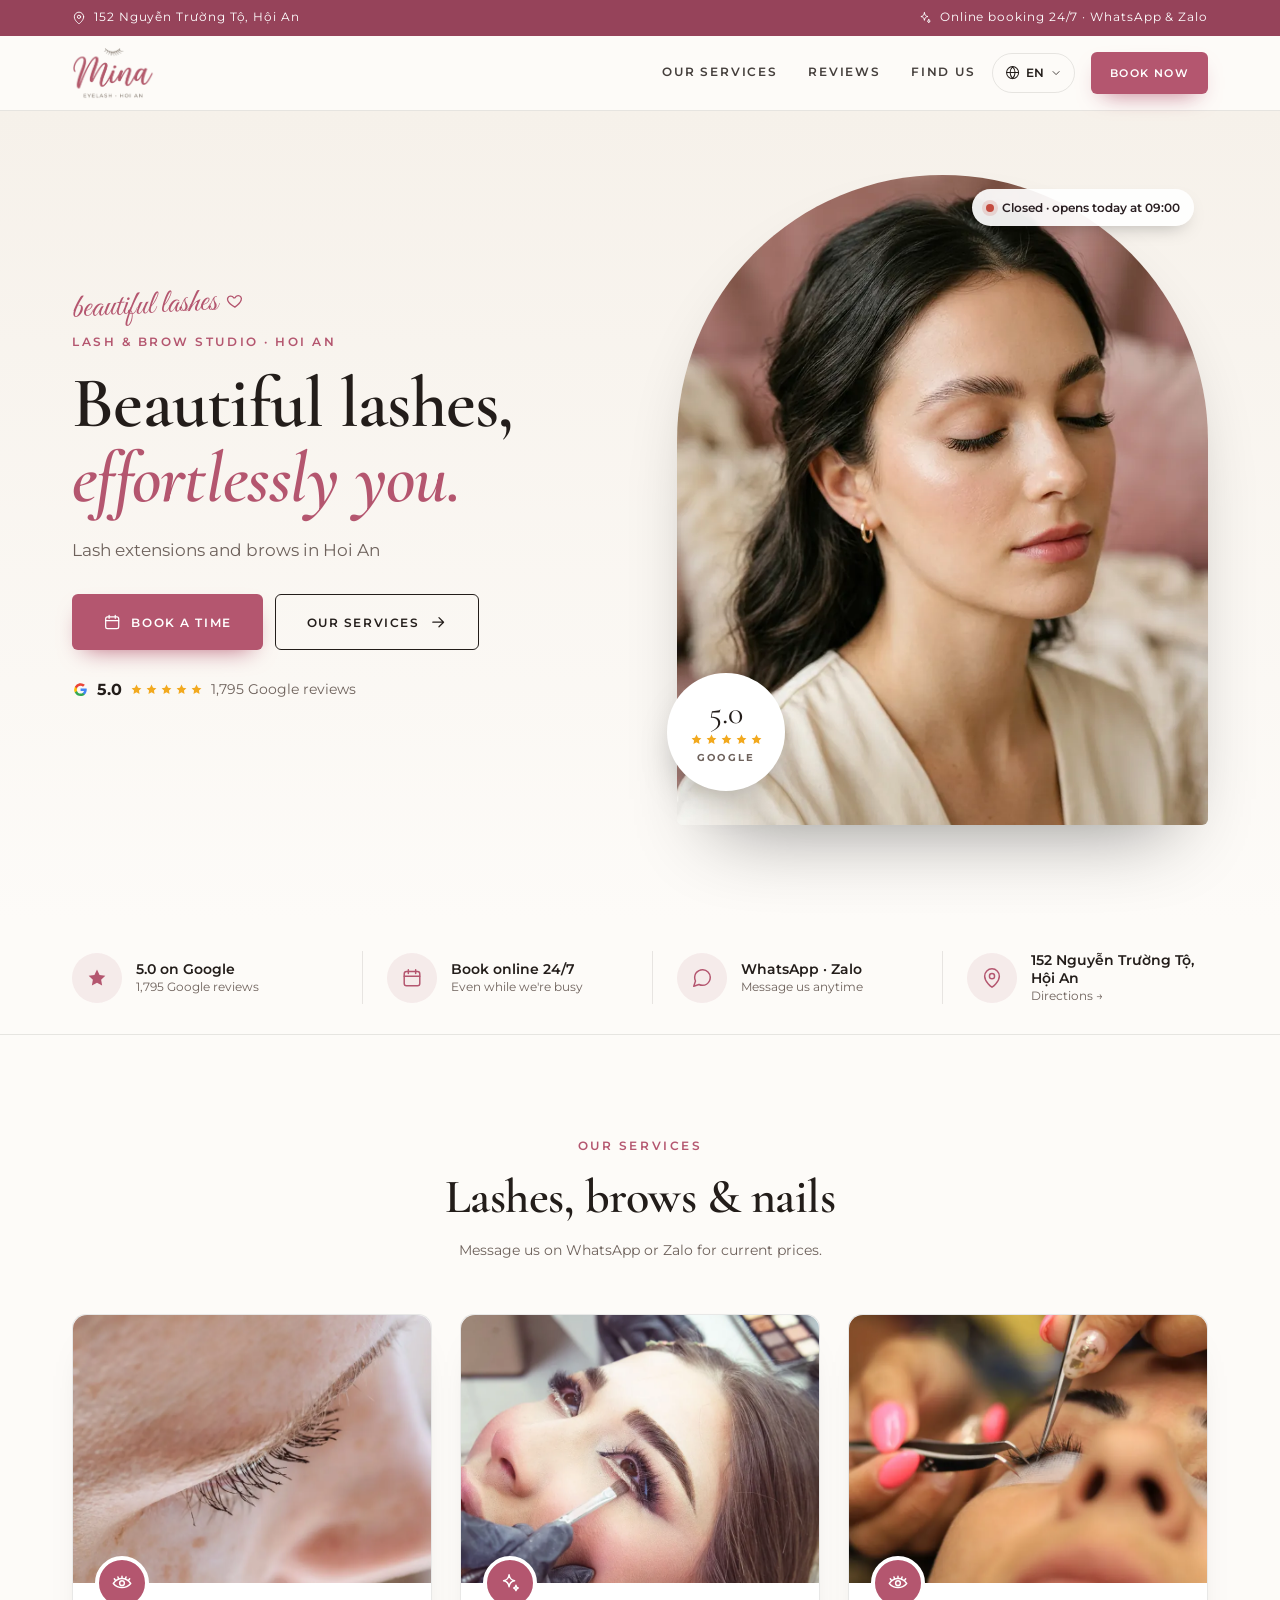
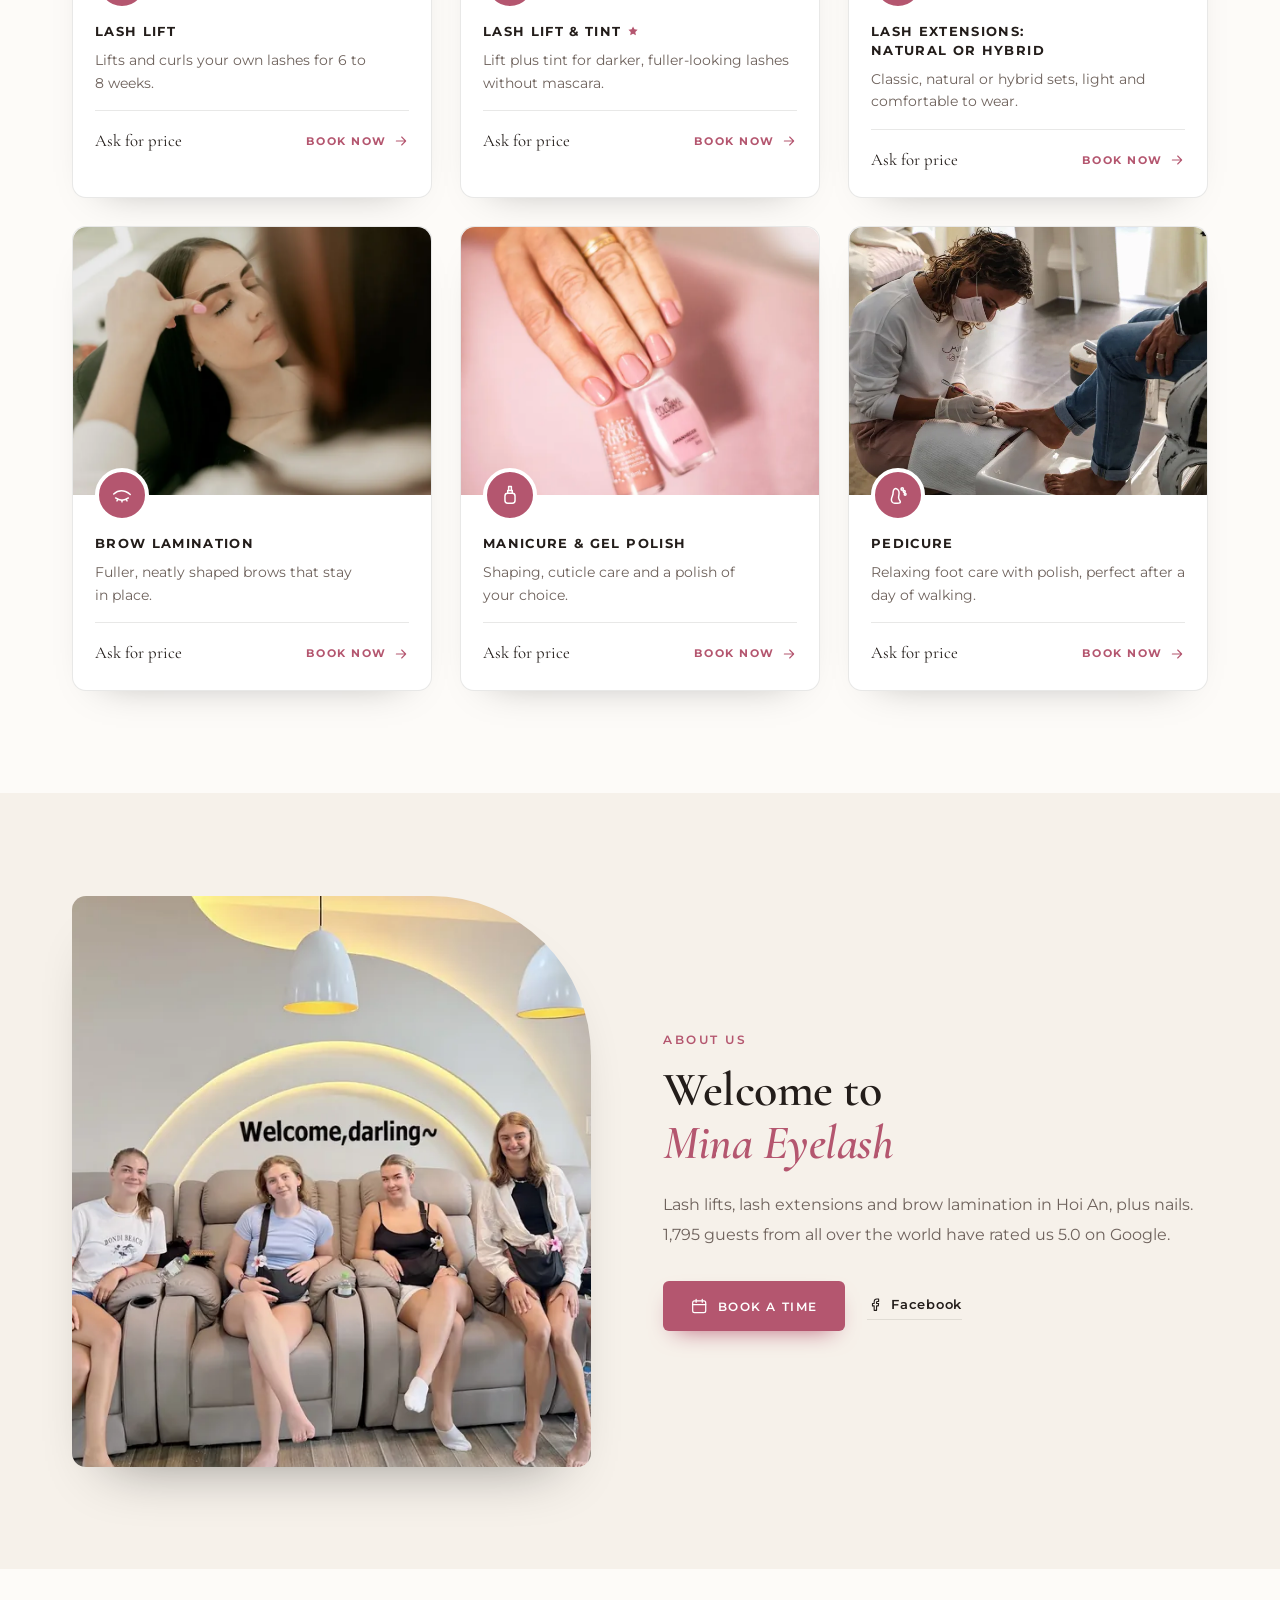
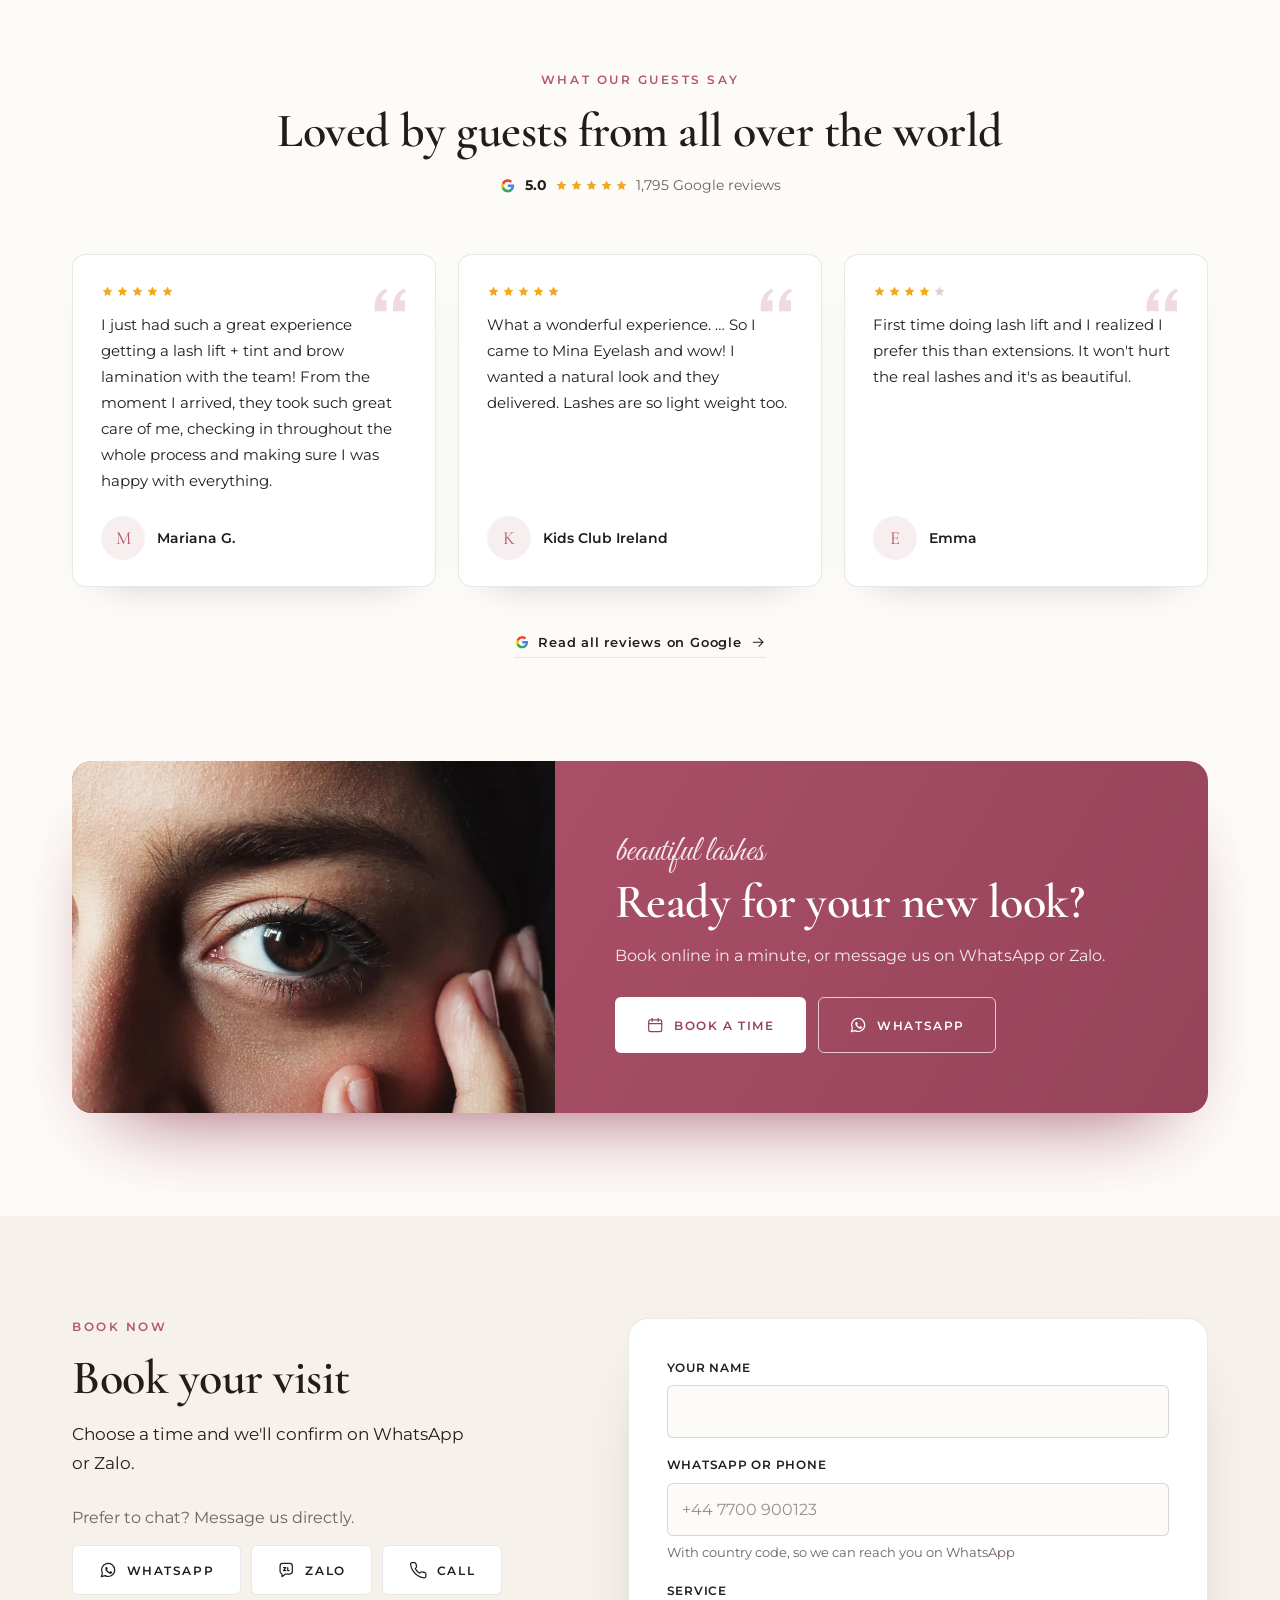
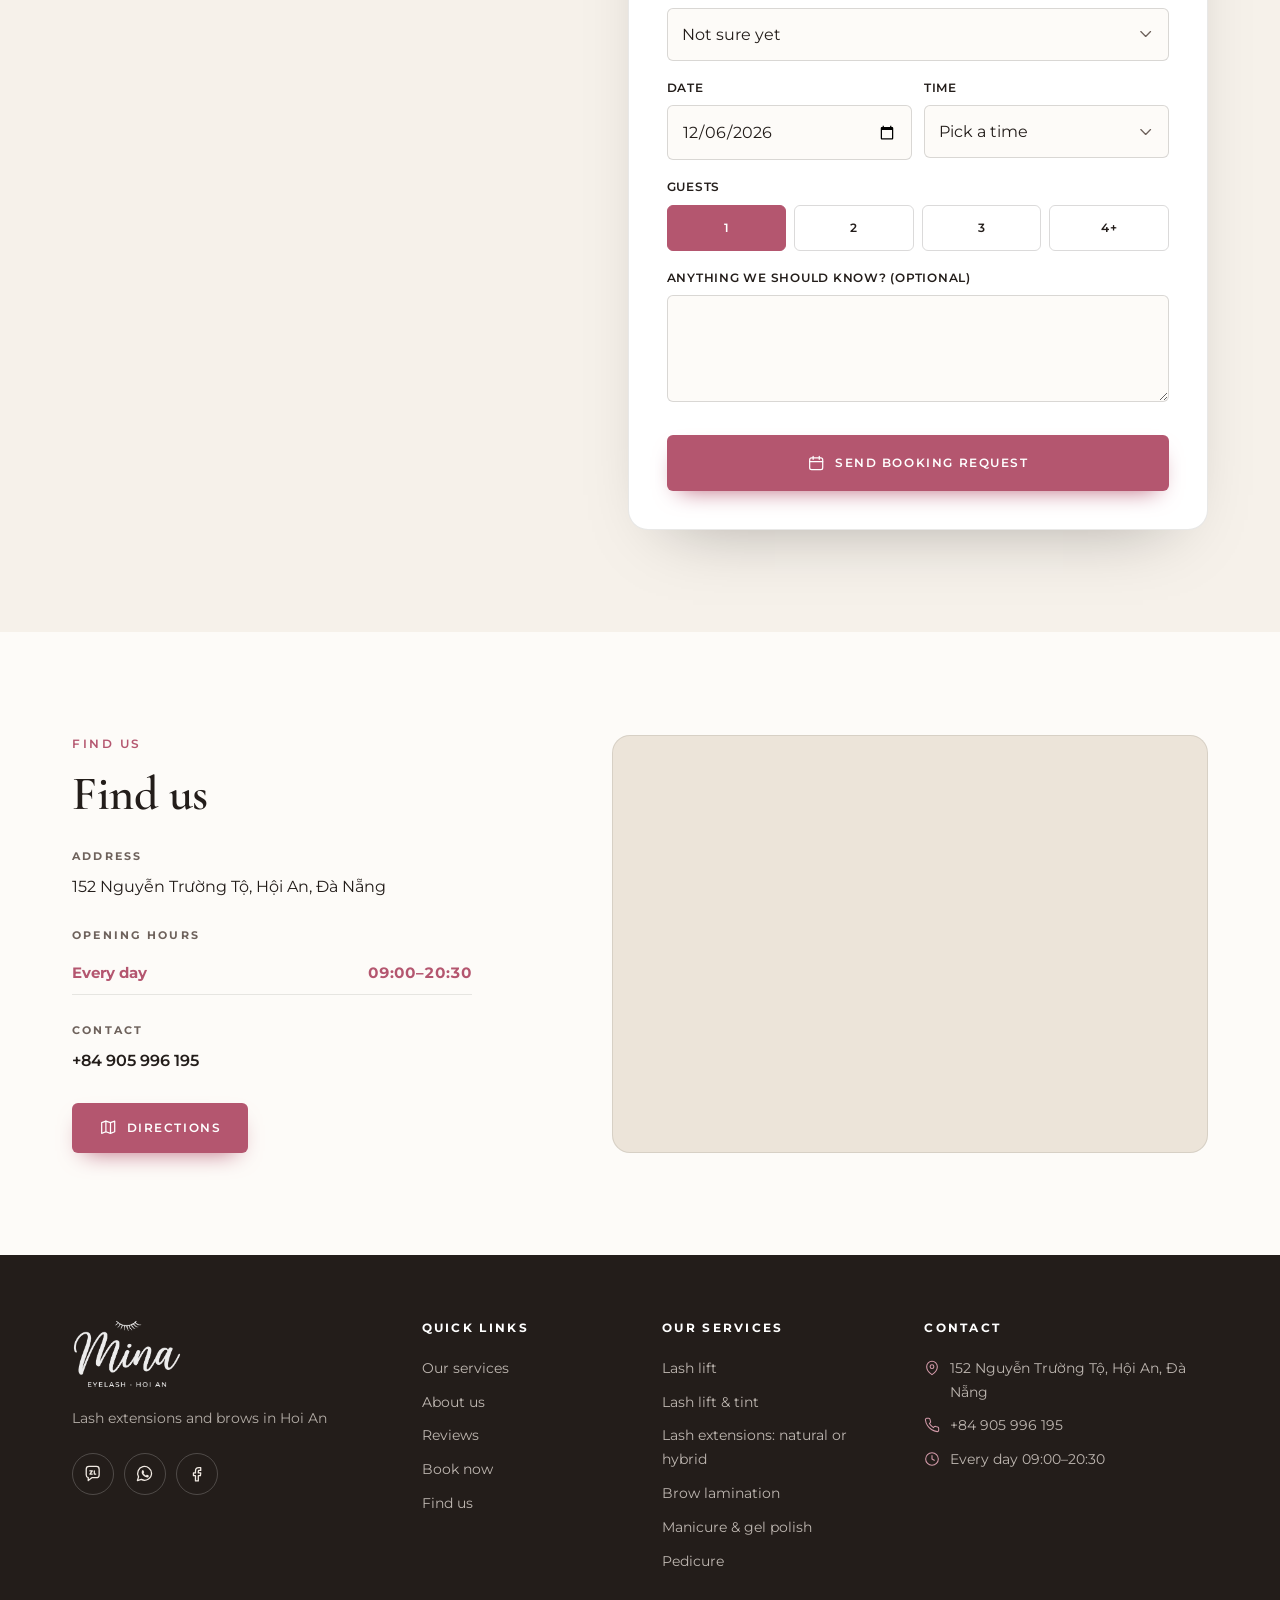
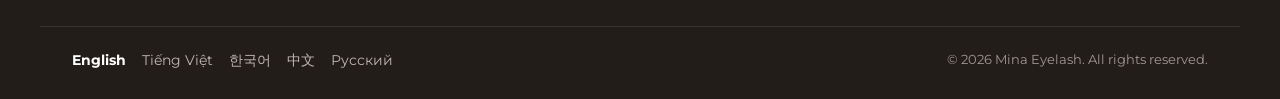
==== commit dc1e97df: "Update mina-eyelash preview site Co-Authored-By: Claude Opus 5.5 <noreply@anthropic.com>" ====
--- a/index.html
+++ b/index.html
@@ -1,5 +1,5 @@
 <!doctype html>
-<html lang="en" class="theme-rose niche-lashes">
+<html lang="en" class="theme-arch niche-lashes">
 <head>
 <meta charset="utf-8">
 <meta name="viewport" content="width=device-width, initial-scale=1, viewport-fit=cover">
@@ -16,13 +16,13 @@
 <meta property="og:type" content="website">
 <meta property="og:title" content="Mina Eyelash">
 <meta property="og:description" content="Lash extensions and brows in Hoi An">
-<meta property="og:image" content="https://romans7997.github.io/mina-eyelash-hoian/img/og.jpg"><meta name="theme-color" content="#ffffff">
+<meta property="og:image" content="https://romans7997.github.io/mina-eyelash-hoian/img/og.jpg"><meta name="theme-color" content="#FDFBF8">
 <link rel="icon" href="favicon.svg" type="image/svg+xml">
 <link rel="preconnect" href="https://fonts.googleapis.com">
 <link rel="preconnect" href="https://fonts.gstatic.com" crossorigin>
-<link rel="stylesheet" href="https://fonts.googleapis.com/css2?family=Playfair+Display:ital,wght@0,400;0,500;0,600;1,400;1,500&amp;family=Montserrat:wght@400;500;600;700&amp;family=Great+Vibes&amp;display=swap">
-<link rel="stylesheet" href="assets/site.css?v=fedd9652">
-<style>:root{ --bg:#ffffff;--soft:#fcf3f4;--soft2:#f7e5e8;--surface:#ffffff;--ink:#2a1f22;--muted:#76666a;--line:rgba(42,31,34,.10);--accent:#c45c7a;--accent-dark:#9f4661;--accent-ink:#ffffff;--accent-soft:rgba(196,92,122,.12);--footer:#1f1719;--footer-ink:#f3e9eb;--radius:14px;--font-head:'Playfair Display',Georgia,'Times New Roman',serif;--font-body:'Montserrat','Apple SD Gothic Neo','Malgun Gothic','Noto Sans KR','PingFang SC','Hiragino Sans GB','Microsoft YaHei','Noto Sans SC',system-ui,-apple-system,'Segoe UI',Roboto,sans-serif;--font-script:'Great Vibes',cursive }</style>
+<link rel="stylesheet" href="https://fonts.googleapis.com/css2?family=Cormorant+Garamond:ital,wght@0,500;0,600;0,700;1,500;1,600&amp;family=Montserrat:wght@400;500;600;700&amp;family=Great+Vibes&amp;display=swap">
+<link rel="stylesheet" href="assets/site.css?v=602ad1a1">
+<style>:root{ --bg:#FDFBF8;--soft:#F6F1EA;--soft2:#ECE4D9;--surface:#ffffff;--ink:#231D1A;--muted:#6E625C;--line:rgba(35,29,26,.10);--accent:#B4566F;--accent-dark:#96435A;--accent-ink:#ffffff;--accent-soft:rgba(180,86,111,.10);--footer:#231D1A;--footer-ink:#F1EAE3;--radius:14px;--font-head:'Cormorant Garamond',Georgia,'Times New Roman',serif;--font-body:'Montserrat','Apple SD Gothic Neo','Malgun Gothic','Noto Sans KR','PingFang SC','Hiragino Sans GB','Microsoft YaHei','Noto Sans SC',system-ui,-apple-system,'Segoe UI',Roboto,sans-serif;--font-script:'Great Vibes',cursive;--head-weight:600;--head-tracking:-0.01em;--em-style:italic;--btn-radius:6px }</style>
 <link rel="preload" as="image" href="img/hero-928.webp" imagesrcset="img/hero-800.webp 800w, img/hero-928.webp 928w" imagesizes="(min-width: 960px) 50vw, 100vw">
 <script type="application/ld+json">{"@context": "https://schema.org", "@type": "BeautySalon", "name": "Mina Eyelash", "telephone": "+84905996195", "url": "https://romans7997.github.io/mina-eyelash-hoian/", "address": {"@type": "PostalAddress", "streetAddress": "152 Nguyễn Trường Tộ, Hội An, Đà Nẵng", "addressLocality": "Hoi An", "addressCountry": "VN"}, "openingHoursSpecification": [{"@type": "OpeningHoursSpecification", "dayOfWeek": "Monday", "opens": "09:00", "closes": "20:30"}, {"@type": "OpeningHoursSpecification", "dayOfWeek": "Tuesday", "opens": "09:00", "closes": "20:30"}, {"@type": "OpeningHoursSpecification", "dayOfWeek": "Wednesday", "opens": "09:00", "closes": "20:30"}, {"@type": "OpeningHoursSpecification", "dayOfWeek": "Thursday", "opens": "09:00", "closes": "20:30"}, {"@type": "OpeningHoursSpecification", "dayOfWeek": "Friday", "opens": "09:00", "closes": "20:30"}, {"@type": "OpeningHoursSpecification", "dayOfWeek": "Saturday", "opens": "09:00", "closes": "20:30"}, {"@type": "OpeningHoursSpecification", "dayOfWeek": "Sunday", "opens": "09:00", "closes": "20:30"}], "sameAs": ["https://www.facebook.com/eyelashhoian", "https://www.google.com/maps/place/?q=place_id:ChIJb_QB13oNQjERN3Wv3GQzDhs"], "priceRange": "₫₫", "image": "https://romans7997.github.io/mina-eyelash-hoian/img/hero-928.webp"}</script>
 </head>
--- a/assets/site.css
+++ b/assets/site.css
@@ -17,9 +17,9 @@
 @media (min-width:768px){.wrap{padding-inline:32px}}
 
 h1,h2,h3,h4{margin:0;text-wrap:balance}
-h1,h2{font-family:var(--font-head);font-weight:500;letter-spacing:-.01em;line-height:1.1}
+h1,h2{font-family:var(--font-head);font-weight:var(--head-weight);letter-spacing:var(--head-tracking);line-height:1.1}
 h2{font-size:clamp(2rem,4.2vw,3rem)}
-h1 em,h2 em{font-style:italic;font-weight:400;color:var(--accent)}
+h1 em,h2 em{font-style:var(--em-style);font-weight:inherit;color:var(--accent)}
 p{margin:0;text-wrap:pretty}
 .eyebrow{font-family:var(--font-body);font-size:.72rem;font-weight:600;letter-spacing:.22em;text-transform:uppercase;color:var(--accent);margin-bottom:14px}
 :lang(ko) .eyebrow,:lang(zh) .eyebrow{letter-spacing:.06em}
@@ -40,7 +40,7 @@
 
 .btn{display:inline-flex;align-items:center;justify-content:center;gap:.6rem;min-height:50px;padding:0 1.6rem;border-radius:6px;
   border:1.5px solid transparent;font-weight:600;font-size:.76rem;letter-spacing:.13em;text-transform:uppercase;line-height:1.1;
-  text-decoration:none;cursor:pointer;white-space:nowrap;transition:background .18s,color .18s,border-color .18s,transform .18s,box-shadow .18s}
+  text-decoration:none;cursor:pointer;white-space:nowrap;border-radius:var(--btn-radius);transition:background .18s,color .18s,border-color .18s,transform .18s,box-shadow .18s}
 :lang(ko) .btn,:lang(zh) .btn{letter-spacing:.04em;font-size:.86rem}
 .btn:active{transform:translateY(1px)}
 .btn .ic{width:1.15rem;height:1.15rem}
@@ -79,7 +79,7 @@
 .footer .logo-img{height:70px}
 .logo-main{font-family:var(--font-head);font-size:1.45rem;font-weight:500;letter-spacing:.04em;white-space:nowrap}
 .logo-sub{margin-top:5px;font-size:.58rem;font-weight:600;letter-spacing:.32em;text-transform:uppercase;color:var(--muted);white-space:nowrap}
-.theme-rose .logo-main,.theme-sage .logo-main{font-family:var(--font-script);font-size:2.2rem;font-weight:400;letter-spacing:0;color:var(--accent)}
+.theme-rose .logo-main,.theme-sage .logo-main,.theme-arch .logo-main{font-family:var(--font-script);font-size:2.2rem;font-weight:400;letter-spacing:0;color:var(--accent)}
 .theme-sand .logo-main{text-transform:uppercase;letter-spacing:.12em;font-size:1.2rem}
 .nav-links{display:none;gap:30px;font-size:.72rem;font-weight:600;letter-spacing:.16em;text-transform:uppercase}
 .nav-links a{text-decoration:none;opacity:.85}
@@ -118,7 +118,7 @@
 .hero-rating{display:inline-flex;align-items:center;gap:8px;margin-top:26px;font-size:.86rem;color:var(--muted);text-decoration:none}
 .hero-rating strong{color:var(--ink);font-size:1rem}
 .hero-frame{position:relative;overflow:hidden;aspect-ratio:4/4.3;border-radius:22px;box-shadow:0 40px 80px -40px rgba(0,0,0,.45)}
-.theme-rose .hero-frame,.theme-sage .hero-frame{border-radius:999px 999px 22px 22px}
+.theme-rose .hero-frame,.theme-sage .hero-frame,.theme-arch .hero-frame{border-radius:999px 999px 22px 22px}
 @media (min-width:960px){.hero-frame{aspect-ratio:4/4.9}}
 .hero-img{width:100%;height:100%;object-fit:cover}
 .hero-badge{position:absolute;left:-10px;bottom:34px;display:grid;place-items:center;align-content:center;gap:4px;width:118px;height:118px;
@@ -201,7 +201,7 @@
 @media (min-width:960px){.about-grid{grid-template-columns:minmax(0,1fr) minmax(0,1.05fr);gap:72px}}
 .about-media{overflow:hidden;border-radius:var(--radius);aspect-ratio:4/3.2;box-shadow:0 30px 60px -36px rgba(0,0,0,.45)}
 @media (min-width:960px){.about-media{aspect-ratio:4/4.4}}
-.theme-rose .about-media,.theme-sage .about-media{border-radius:var(--radius) 160px var(--radius) var(--radius)}
+.theme-rose .about-media,.theme-sage .about-media,.theme-arch .about-media{border-radius:var(--radius) 160px var(--radius) var(--radius)}
 .about-media img{width:100%;height:100%;object-fit:cover}
 .about-copy h2 em{display:block}
 .welcome-suffix{display:block;font-size:.62em;margin-top:6px}
@@ -365,3 +365,24 @@
   html{scroll-behavior:auto}
   *,*::before,*::after{transition:none!important;animation:none!important}
 }
+
+/* ---------- тема mono (вывеска Ngọc Vũ) ---------- */
+.theme-mono .script{display:none}
+.theme-mono .hero{background:var(--bg)}
+.theme-mono .hero-title{font-size:clamp(2.4rem,5.6vw,4.1rem);line-height:1.02}
+.theme-mono .hero-title em{color:var(--muted)}
+.theme-mono .btn-accent{box-shadow:none}
+.theme-mono .card,.theme-mono .rv-card,.theme-mono .book-card{box-shadow:none}
+.theme-mono .card:hover{box-shadow:0 18px 40px -30px rgba(0,0,0,.3)}
+.theme-mono .announce{background:var(--ink)}
+.theme-mono .cta-inner{background:var(--ink);box-shadow:none}
+.theme-mono .btn-light{color:var(--ink)}
+.theme-mono .about h2 em,.theme-mono .about-copy h2 em{color:var(--ink)}
+.theme-mono .eyebrow{color:var(--muted)}
+.theme-mono .trust-ic{background:var(--soft);color:var(--ink)}
+.theme-mono .card-ic{background:var(--ink)}
+.theme-mono .card-link{color:var(--ink)}
+.theme-mono .rv-avatar{background:var(--soft);color:var(--ink)}
+.theme-mono .rv-quote .ic{color:rgba(26,26,27,.08)}
+.theme-mono .hb-num{font-weight:800}
+.theme-arch .about{background:var(--soft)}
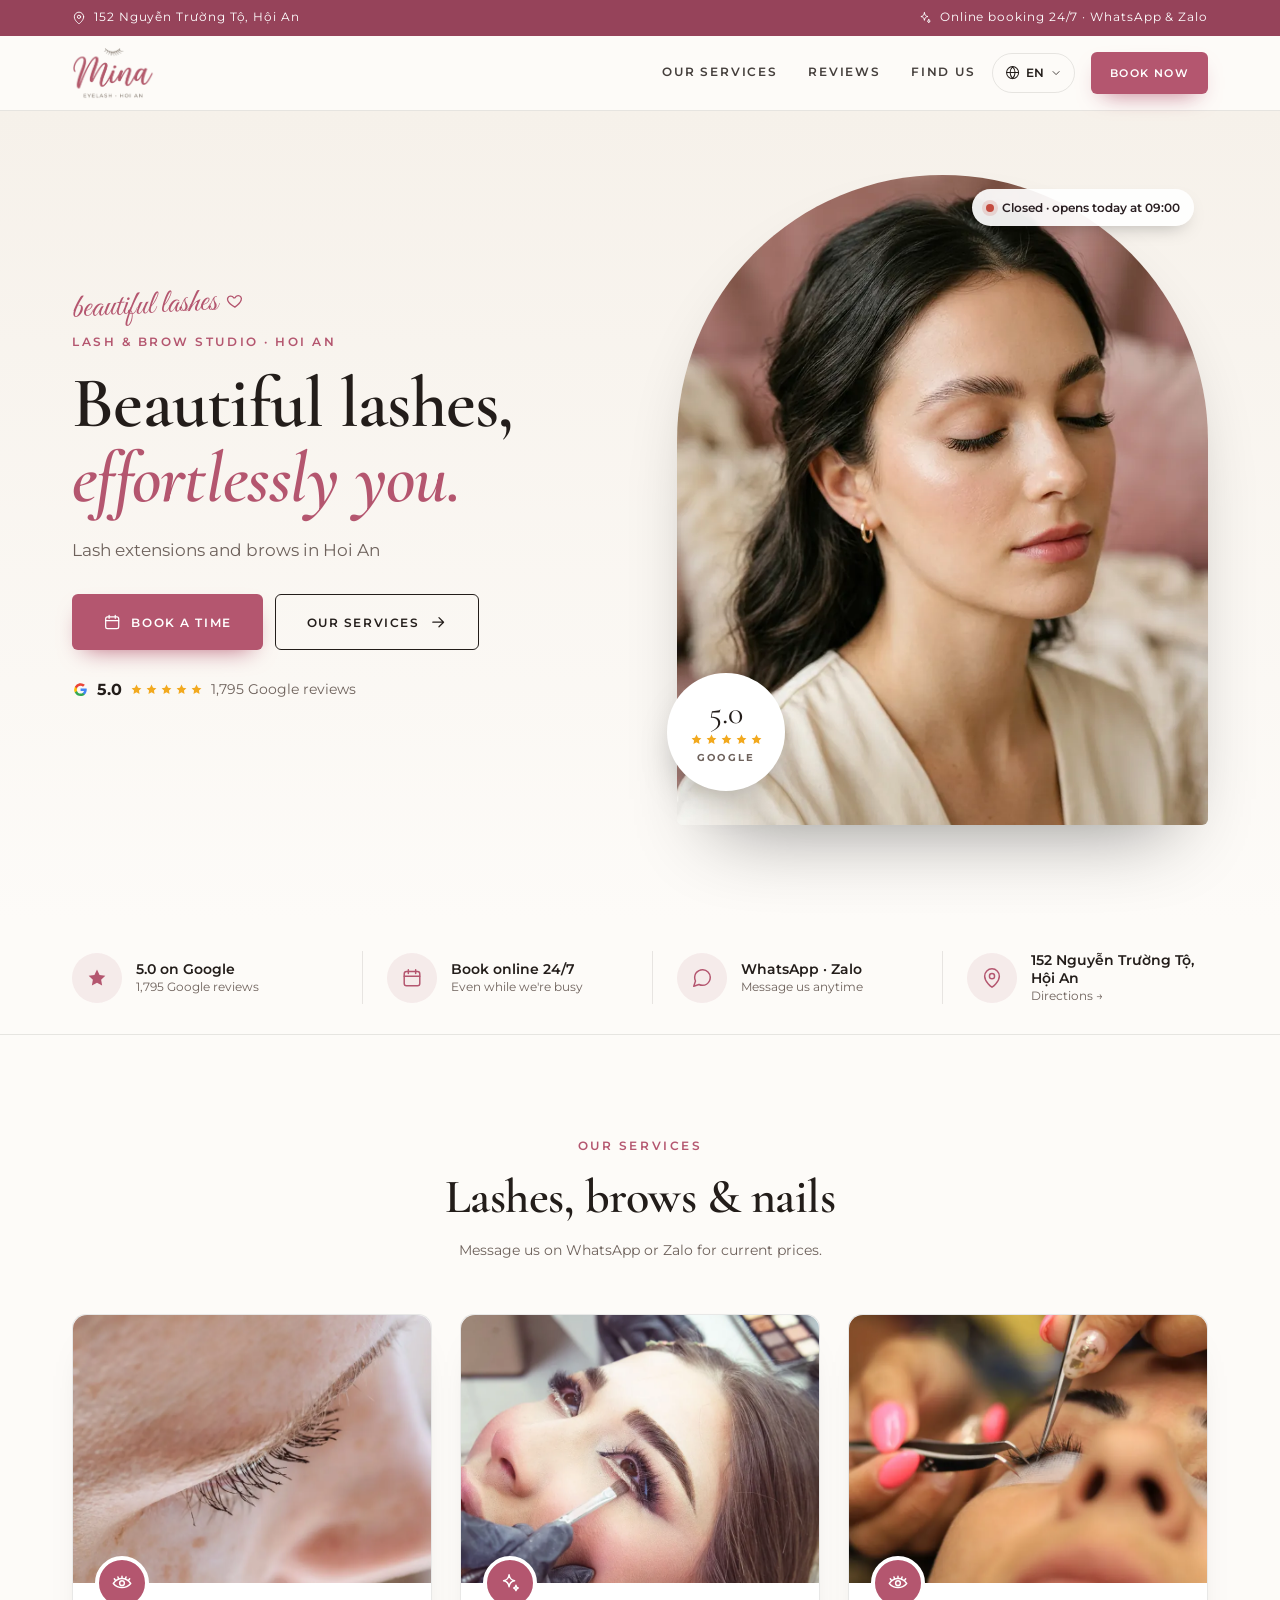
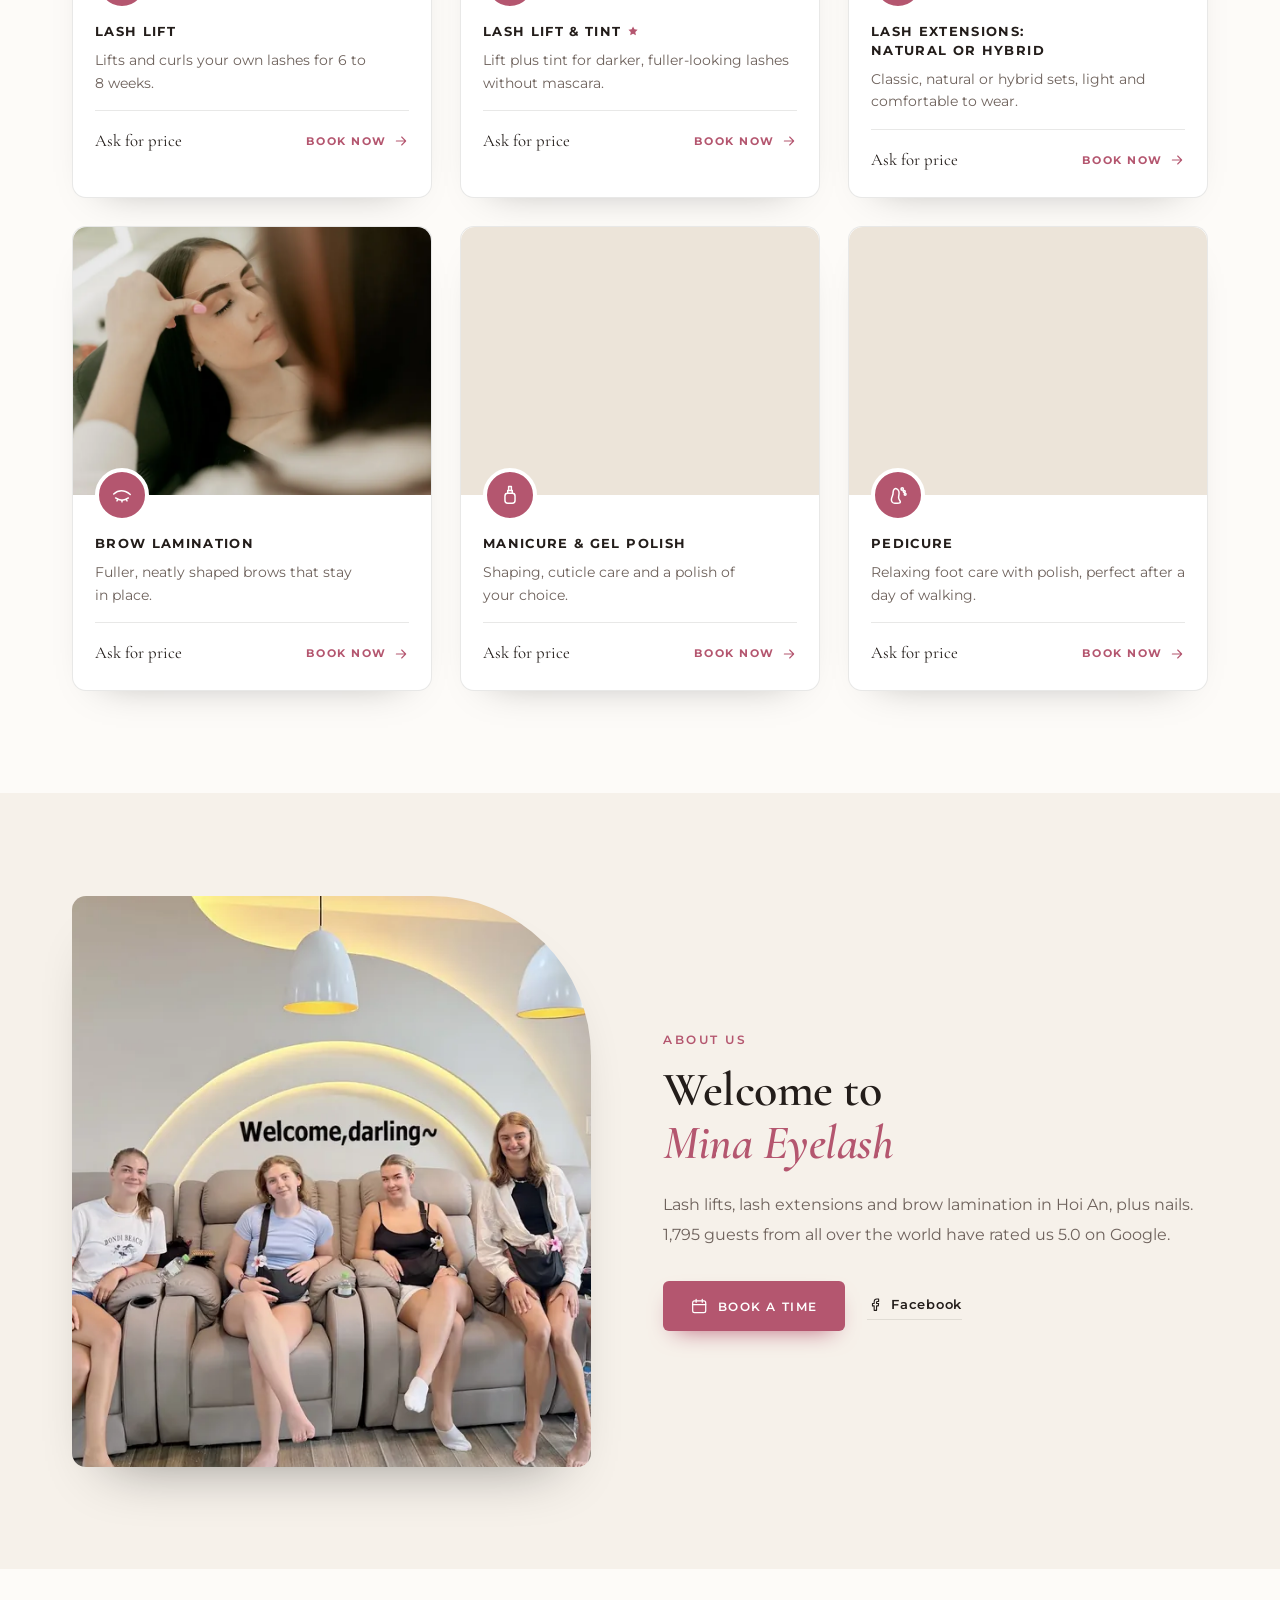
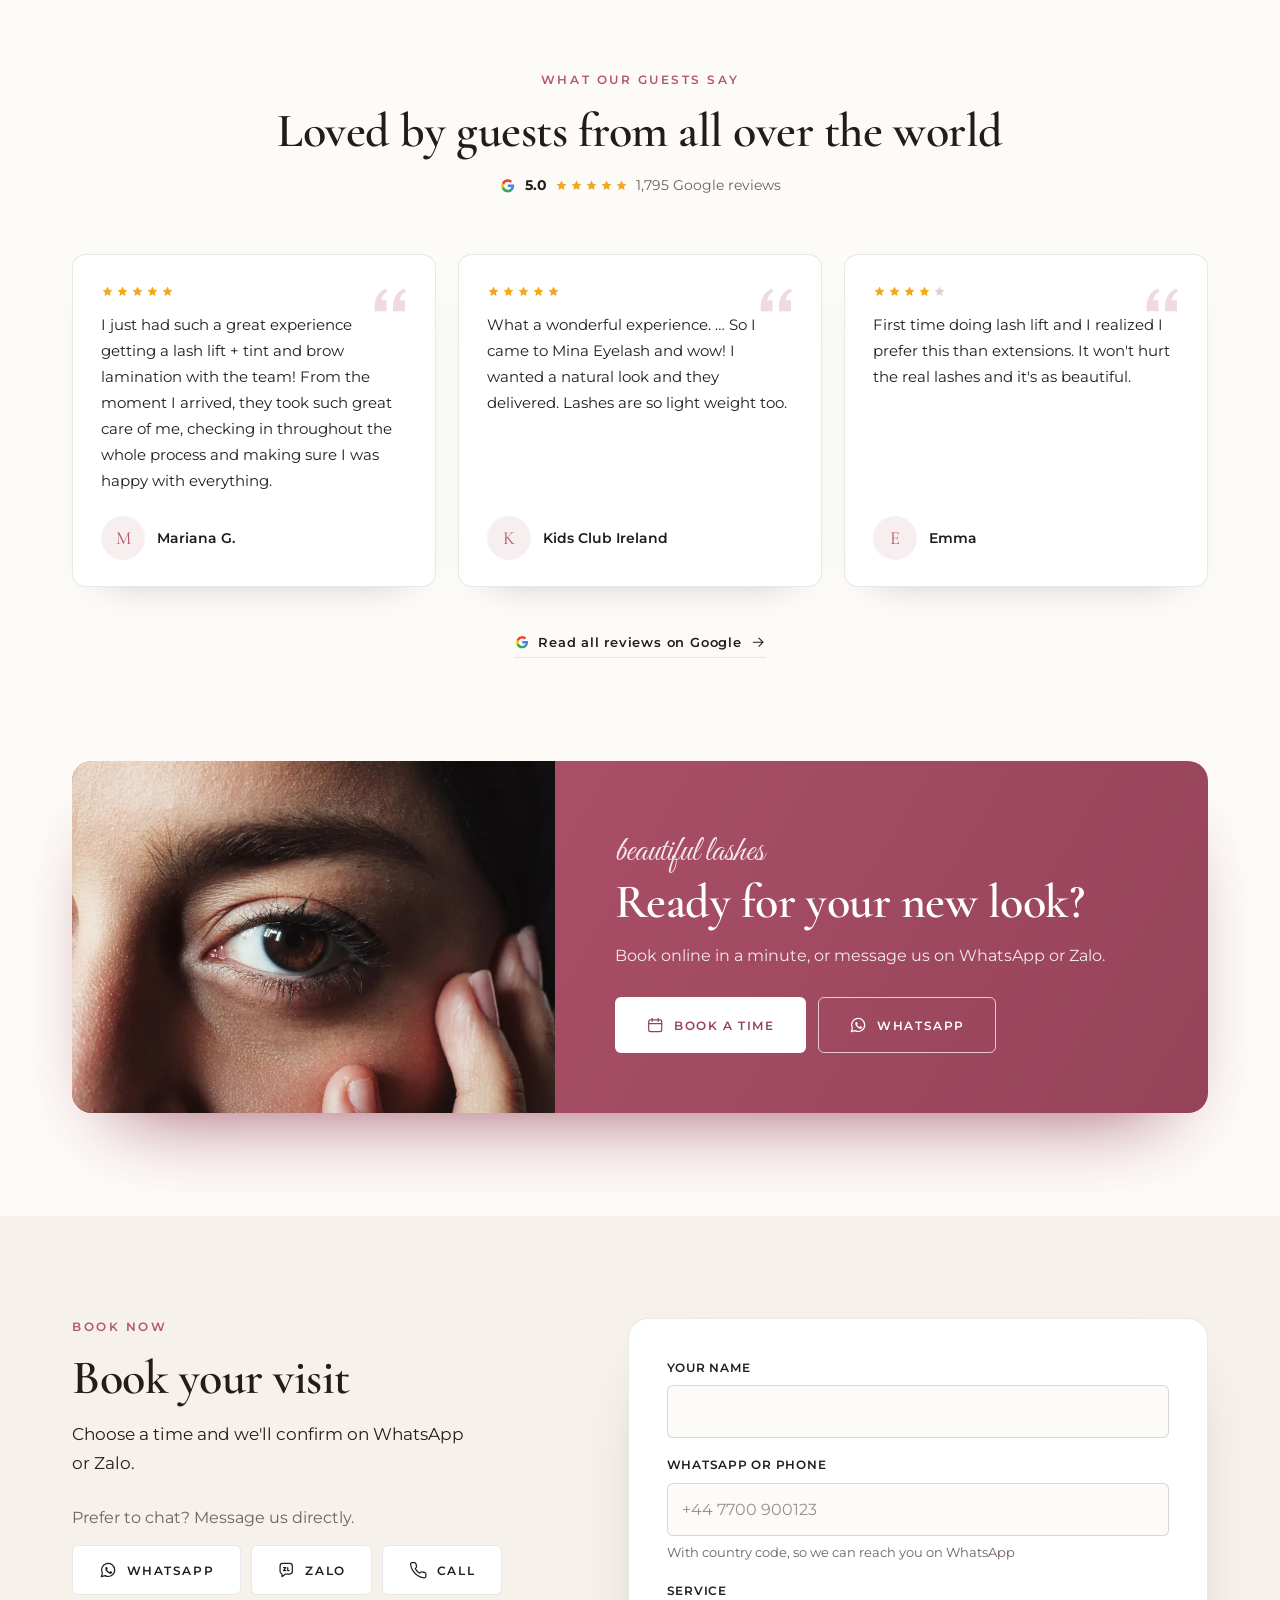
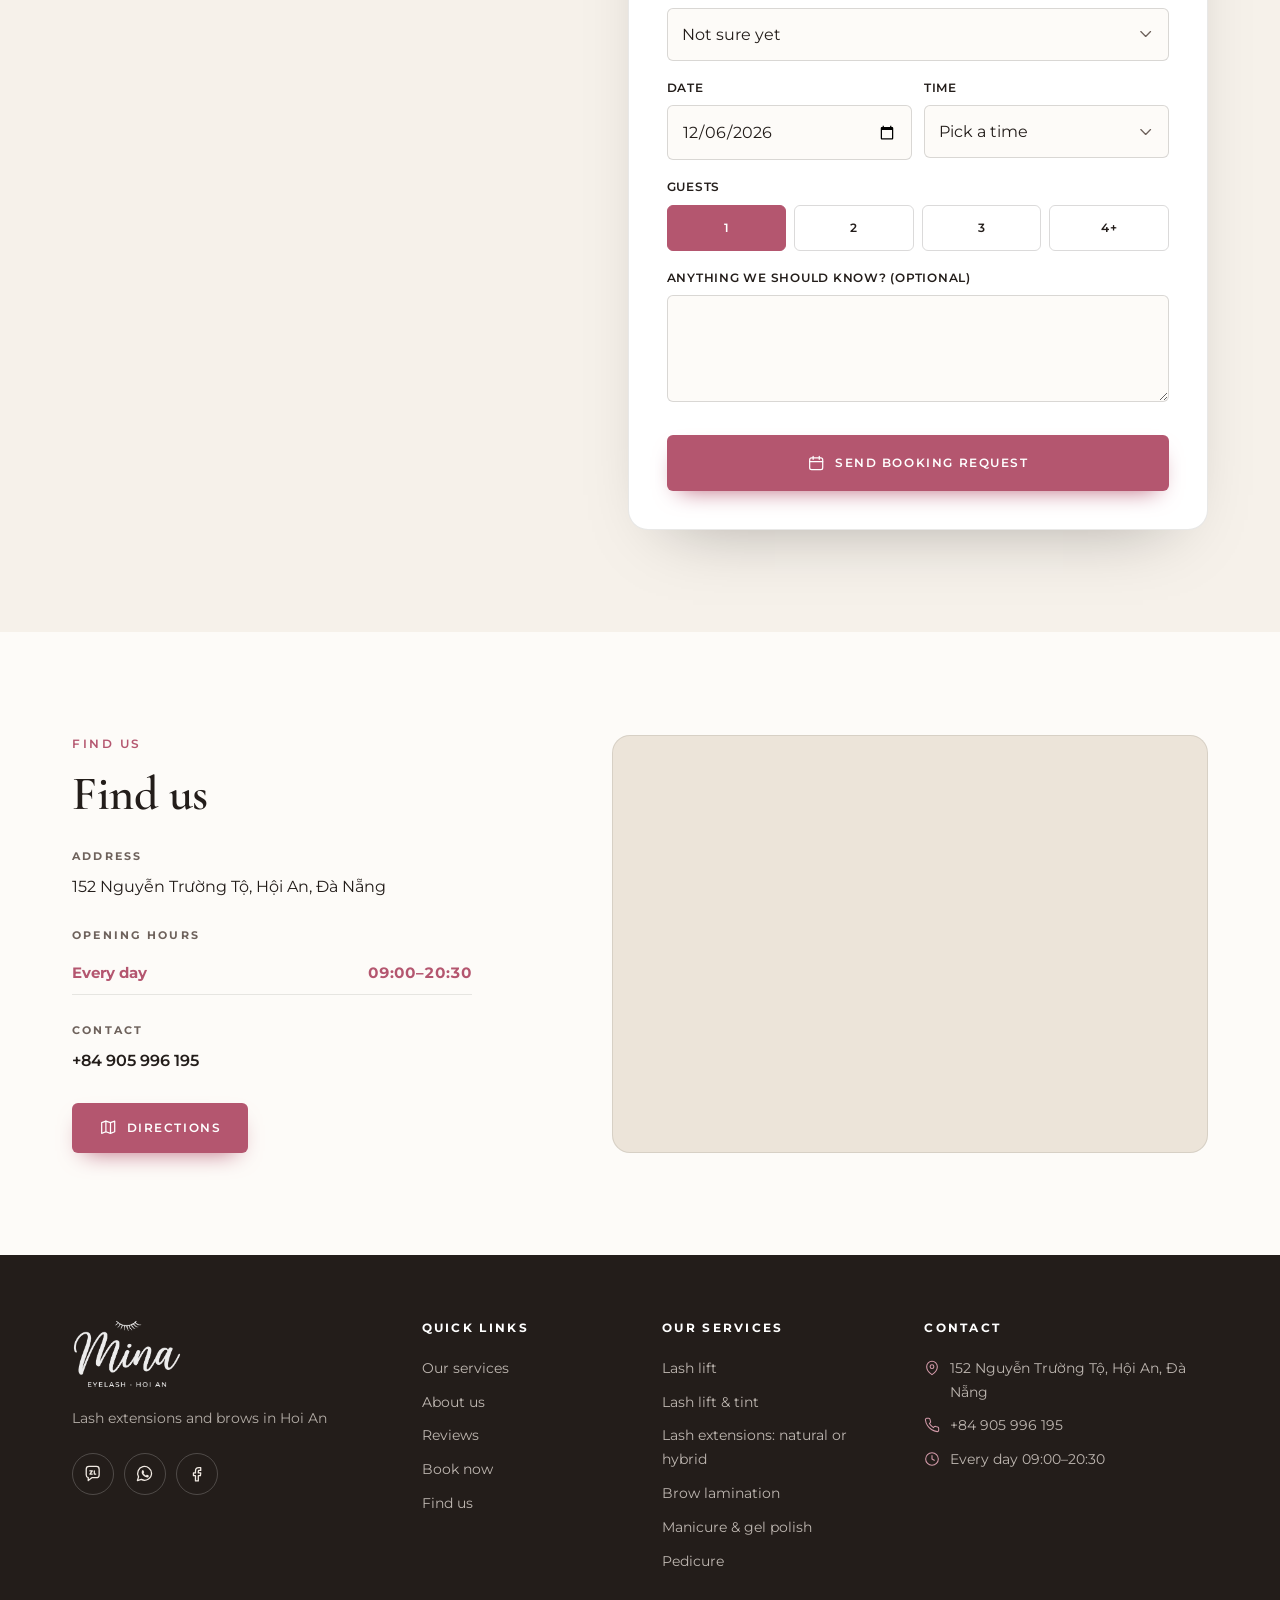
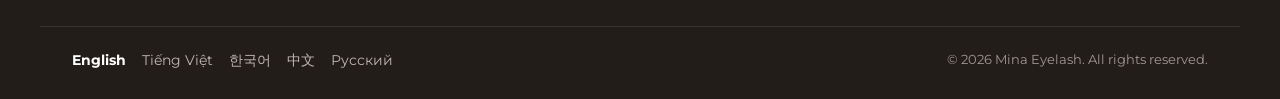
==== commit f715f72a: "Update mina-eyelash preview site Co-Authored-By: Claude Opus 5.5 <noreply@anthropic.com>" ====
--- a/index.html
+++ b/index.html
@@ -20,8 +20,8 @@
 <link rel="icon" href="favicon.svg" type="image/svg+xml">
 <link rel="preconnect" href="https://fonts.googleapis.com">
 <link rel="preconnect" href="https://fonts.gstatic.com" crossorigin>
-<link rel="stylesheet" href="https://fonts.googleapis.com/css2?family=Cormorant+Garamond:ital,wght@0,500;0,600;0,700;1,500;1,600&amp;family=Montserrat:wght@400;500;600;700&amp;family=Great+Vibes&amp;display=swap">
-<link rel="stylesheet" href="assets/site.css?v=602ad1a1">
+<link rel="stylesheet" href="https://fonts.googleapis.com/css2?family=Cormorant+Garamond:ital,wght@0,500;0,600;0,700;1,500;1,600&amp;family=Spectral:ital,wght@0,500;0,600;1,500&amp;family=Montserrat:wght@400;500;600;700&amp;family=Great+Vibes&amp;display=swap">
+<link rel="stylesheet" href="assets/site.css?v=4e224195">
 <style>:root{ --bg:#FDFBF8;--soft:#F6F1EA;--soft2:#ECE4D9;--surface:#ffffff;--ink:#231D1A;--muted:#6E625C;--line:rgba(35,29,26,.10);--accent:#B4566F;--accent-dark:#96435A;--accent-ink:#ffffff;--accent-soft:rgba(180,86,111,.10);--footer:#231D1A;--footer-ink:#F1EAE3;--radius:14px;--font-head:'Cormorant Garamond',Georgia,'Times New Roman',serif;--font-body:'Montserrat','Apple SD Gothic Neo','Malgun Gothic','Noto Sans KR','PingFang SC','Hiragino Sans GB','Microsoft YaHei','Noto Sans SC',system-ui,-apple-system,'Segoe UI',Roboto,sans-serif;--font-script:'Great Vibes',cursive;--head-weight:600;--head-tracking:-0.01em;--em-style:italic;--btn-radius:6px }</style>
 <link rel="preload" as="image" href="img/hero-928.webp" imagesrcset="img/hero-800.webp 800w, img/hero-928.webp 928w" imagesizes="(min-width: 960px) 50vw, 100vw">
 <script type="application/ld+json">{"@context": "https://schema.org", "@type": "BeautySalon", "name": "Mina Eyelash", "telephone": "+84905996195", "url": "https://romans7997.github.io/mina-eyelash-hoian/", "address": {"@type": "PostalAddress", "streetAddress": "152 Nguyễn Trường Tộ, Hội An, Đà Nẵng", "addressLocality": "Hoi An", "addressCountry": "VN"}, "openingHoursSpecification": [{"@type": "OpeningHoursSpecification", "dayOfWeek": "Monday", "opens": "09:00", "closes": "20:30"}, {"@type": "OpeningHoursSpecification", "dayOfWeek": "Tuesday", "opens": "09:00", "closes": "20:30"}, {"@type": "OpeningHoursSpecification", "dayOfWeek": "Wednesday", "opens": "09:00", "closes": "20:30"}, {"@type": "OpeningHoursSpecification", "dayOfWeek": "Thursday", "opens": "09:00", "closes": "20:30"}, {"@type": "OpeningHoursSpecification", "dayOfWeek": "Friday", "opens": "09:00", "closes": "20:30"}, {"@type": "OpeningHoursSpecification", "dayOfWeek": "Saturday", "opens": "09:00", "closes": "20:30"}, {"@type": "OpeningHoursSpecification", "dayOfWeek": "Sunday", "opens": "09:00", "closes": "20:30"}], "sameAs": ["https://www.facebook.com/eyelashhoian", "https://www.google.com/maps/place/?q=place_id:ChIJb_QB13oNQjERN3Wv3GQzDhs"], "priceRange": "₫₫", "image": "https://romans7997.github.io/mina-eyelash-hoian/img/hero-928.webp"}</script>
@@ -375,7 +375,7 @@
 </nav>
 
 
-<script id="site-data" type="application/json">{"lang": "en", "tz": "Asia/Ho_Chi_Minh", "hours": {"mon": ["09:00", "20:30"], "tue": ["09:00", "20:30"], "wed": ["09:00", "20:30"], "thu": ["09:00", "20:30"], "fri": ["09:00", "20:30"], "sat": ["09:00", "20:30"], "sun": ["09:00", "20:30"]}, "slot": 30, "api": "/api/book", "demo": true, "wa": "84905996195", "name": "Mina Eyelash", "days": ["Monday", "Tuesday", "Wednesday", "Thursday", "Friday", "Saturday", "Sunday"], "days_vi": ["Thứ Hai", "Thứ Ba", "Thứ Tư", "Thứ Năm", "Thứ Sáu", "Thứ Bảy", "Chủ Nhật"], "t": {"open_until": "Open now · until {t}", "opens_at": "Closed · opens {d} at {t}", "today": "today", "tomorrow": "tomorrow", "f_time_pick": "Pick a time", "f_time_none": "Closed this day", "f_sending": "Sending…", "f_submit": "Send booking request", "f_required": "Please fill in this field", "ok_title": "Request sent!", "ok_text": "We'll confirm your time on WhatsApp or Zalo soon. In a hurry? Message us directly.", "err_text": "We couldn't send your request. Please message us instead, it takes a few seconds.", "photo_of": "Photo {n} of {total}"}, "langs": ["en", "vi", "ko", "zh", "ru"]}</script>
-<script src="assets/site.js?v=f379e714" defer></script>
+<script id="site-data" type="application/json">{"lang": "en", "tz": "Asia/Ho_Chi_Minh", "hours": {"mon": ["09:00", "20:30"], "tue": ["09:00", "20:30"], "wed": ["09:00", "20:30"], "thu": ["09:00", "20:30"], "fri": ["09:00", "20:30"], "sat": ["09:00", "20:30"], "sun": ["09:00", "20:30"]}, "slot": 30, "api": "/api/book", "demo": true, "wa": "84905996195", "name": "Mina Eyelash", "days": ["Monday", "Tuesday", "Wednesday", "Thursday", "Friday", "Saturday", "Sunday"], "days_vi": ["Thứ Hai", "Thứ Ba", "Thứ Tư", "Thứ Năm", "Thứ Sáu", "Thứ Bảy", "Chủ Nhật"], "t": {"open_24": "Open 24 hours", "open_until": "Open now · until {t}", "opens_at": "Closed · opens {d} at {t}", "today": "today", "tomorrow": "tomorrow", "f_time_pick": "Pick a time", "f_time_none": "Closed this day", "f_sending": "Sending…", "f_submit": "Send booking request", "f_required": "Please fill in this field", "ok_title": "Request sent!", "ok_text": "We'll confirm your time on WhatsApp or Zalo soon. In a hurry? Message us directly.", "err_text": "We couldn't send your request. Please message us instead, it takes a few seconds.", "photo_of": "Photo {n} of {total}"}, "langs": ["en", "vi", "ko", "zh", "ru"]}</script>
+<script src="assets/site.js?v=e1f88845" defer></script>
 </body>
 </html>
--- a/assets/site.css
+++ b/assets/site.css
@@ -386,3 +386,7 @@
 .theme-mono .rv-quote .ic{color:rgba(26,26,27,.08)}
 .theme-mono .hb-num{font-weight:800}
 .theme-arch .about{background:var(--soft)}
+
+/* Кириллица Cormorant слишком своеобразная (л как Λ) — для русских страниц Spectral */
+html:lang(ru):not(.theme-mono):not(.theme-noir){--font-head:'Spectral',Georgia,'Times New Roman',serif}
+html:lang(ru):not(.theme-mono):not(.theme-noir) h1,html:lang(ru):not(.theme-mono):not(.theme-noir) h2{letter-spacing:-.02em}
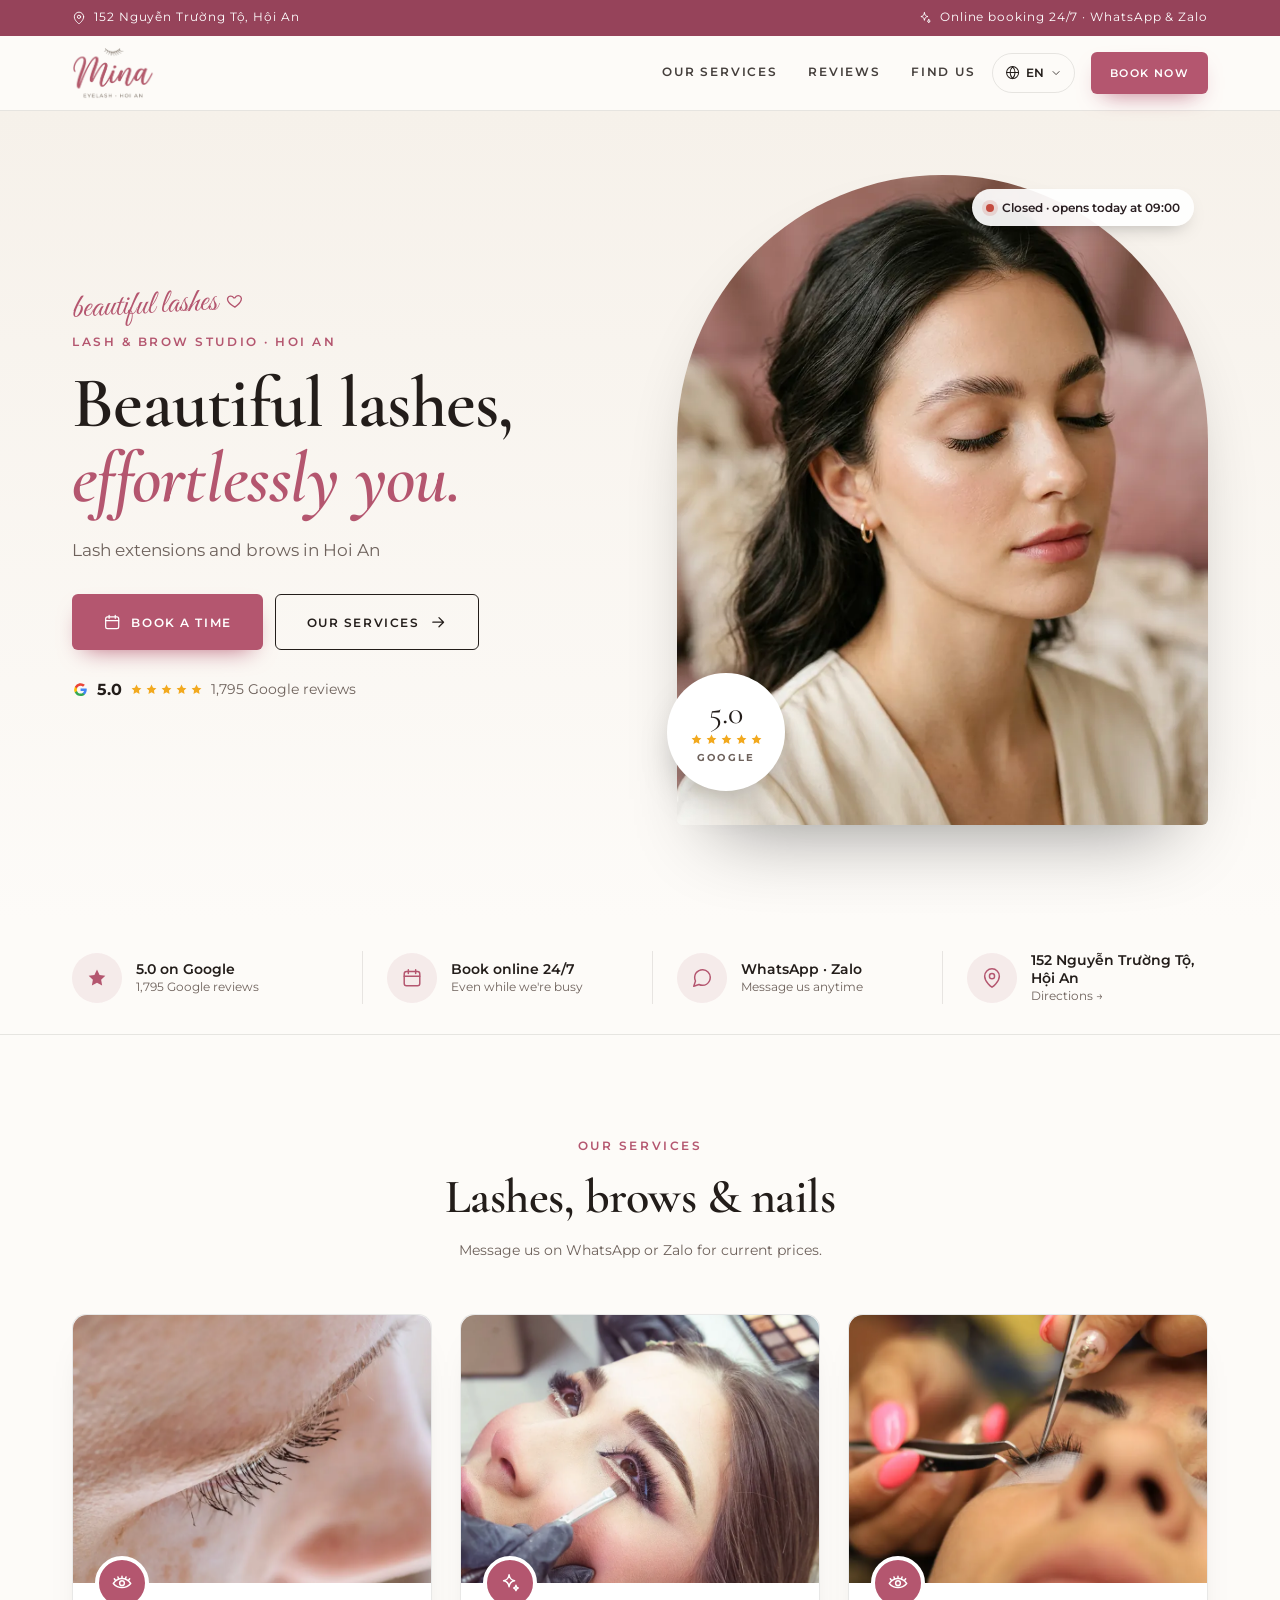
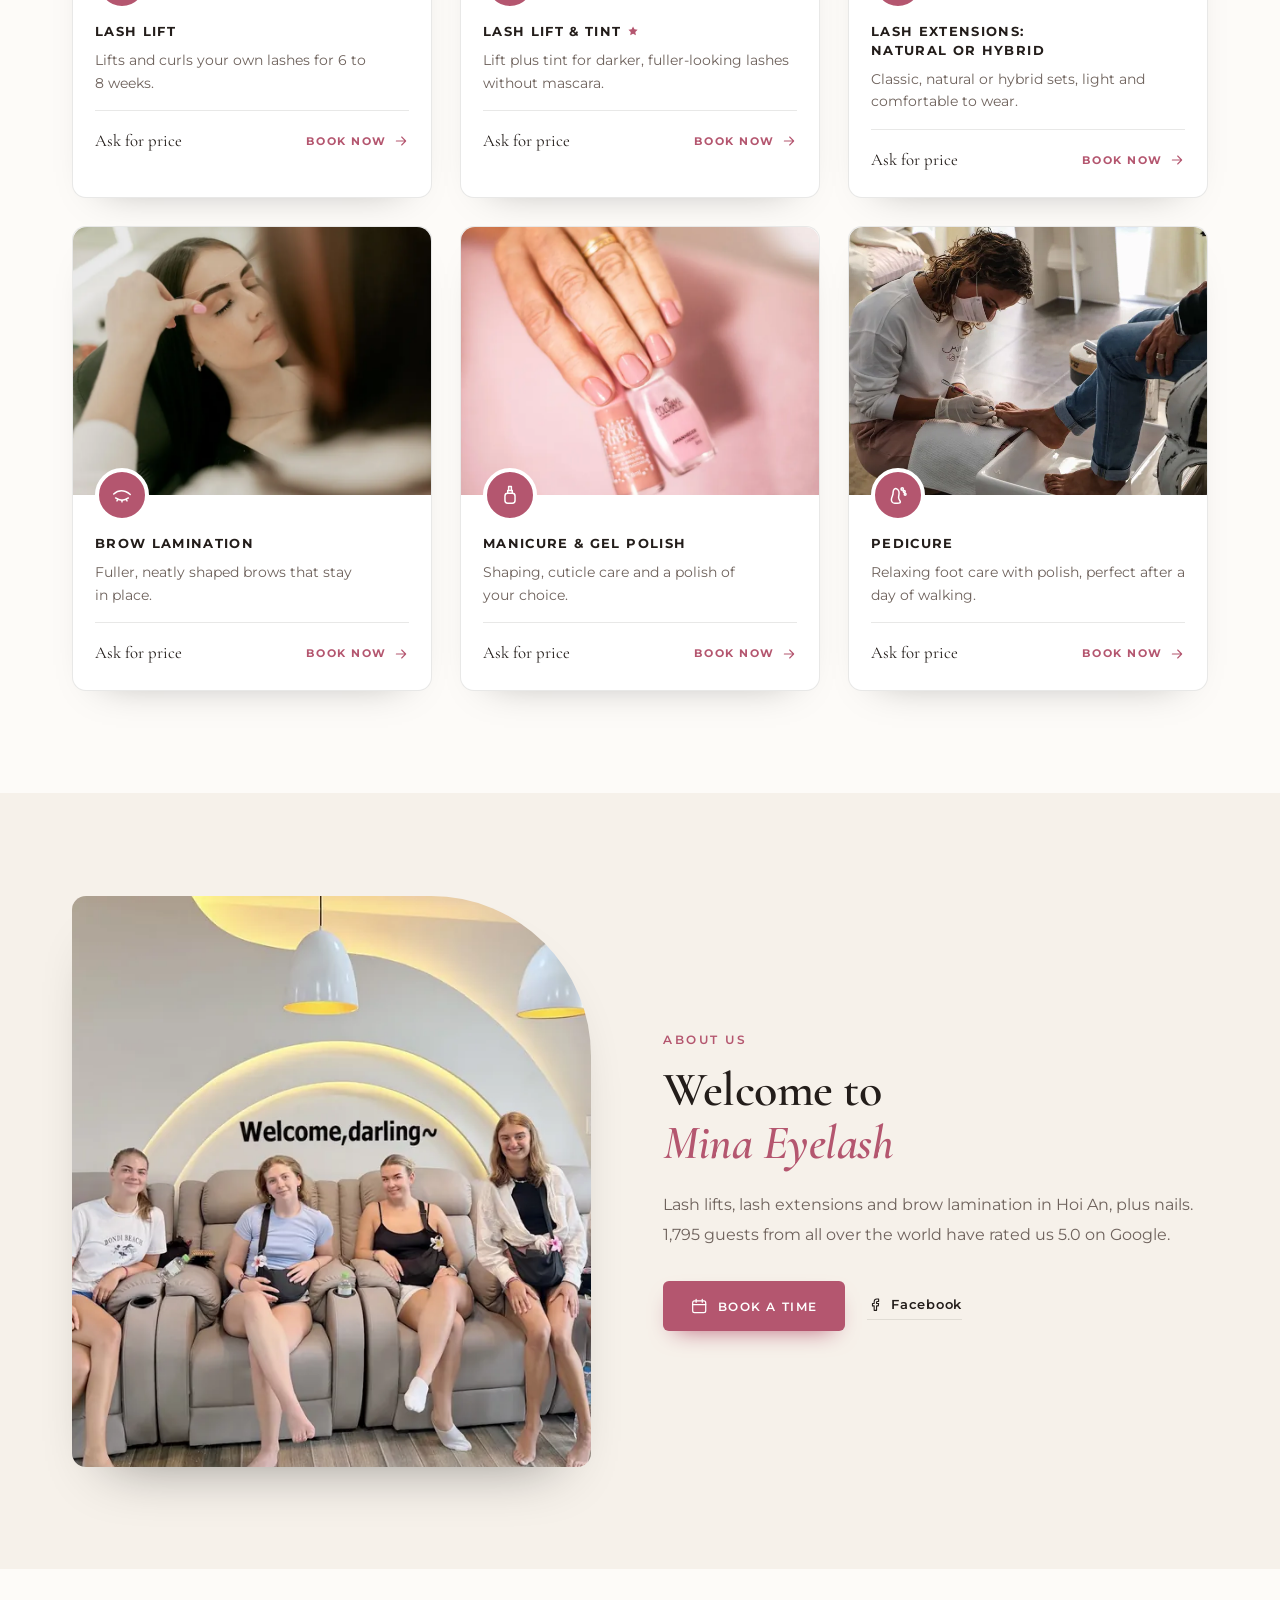
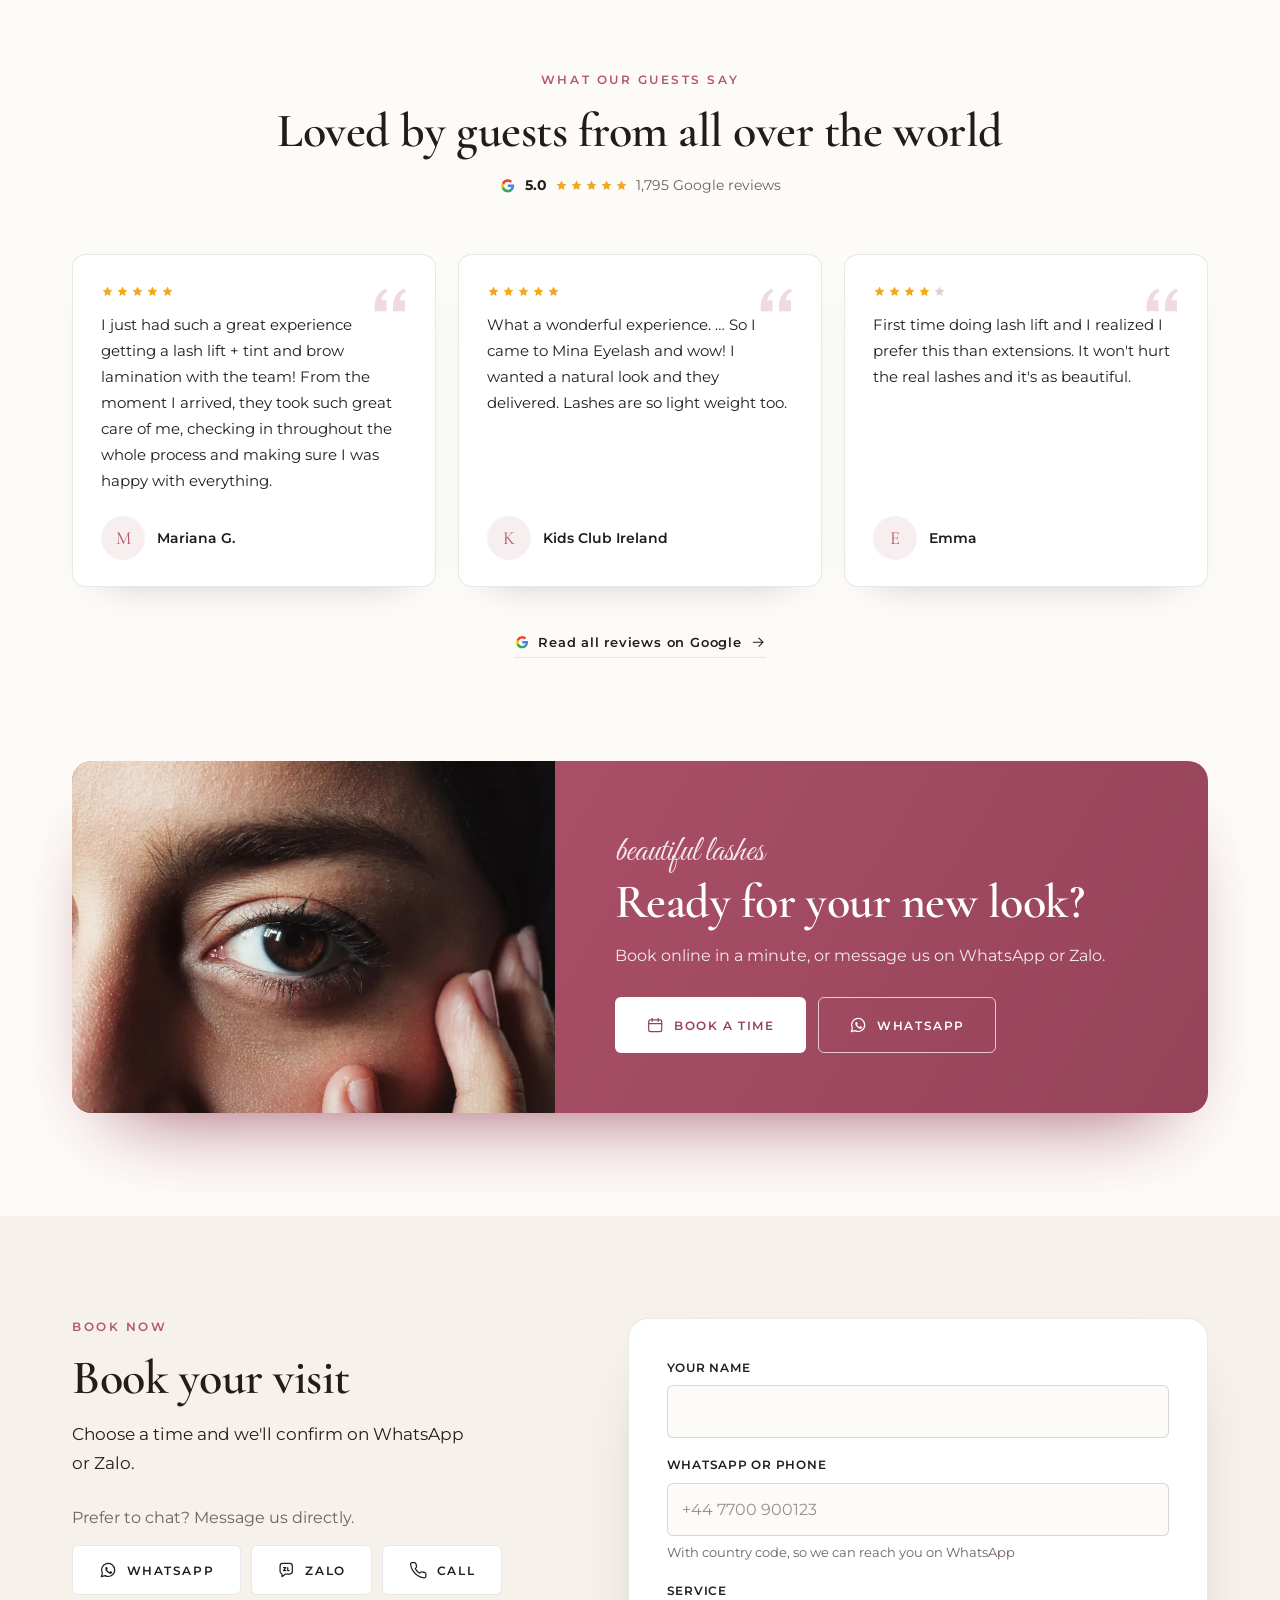
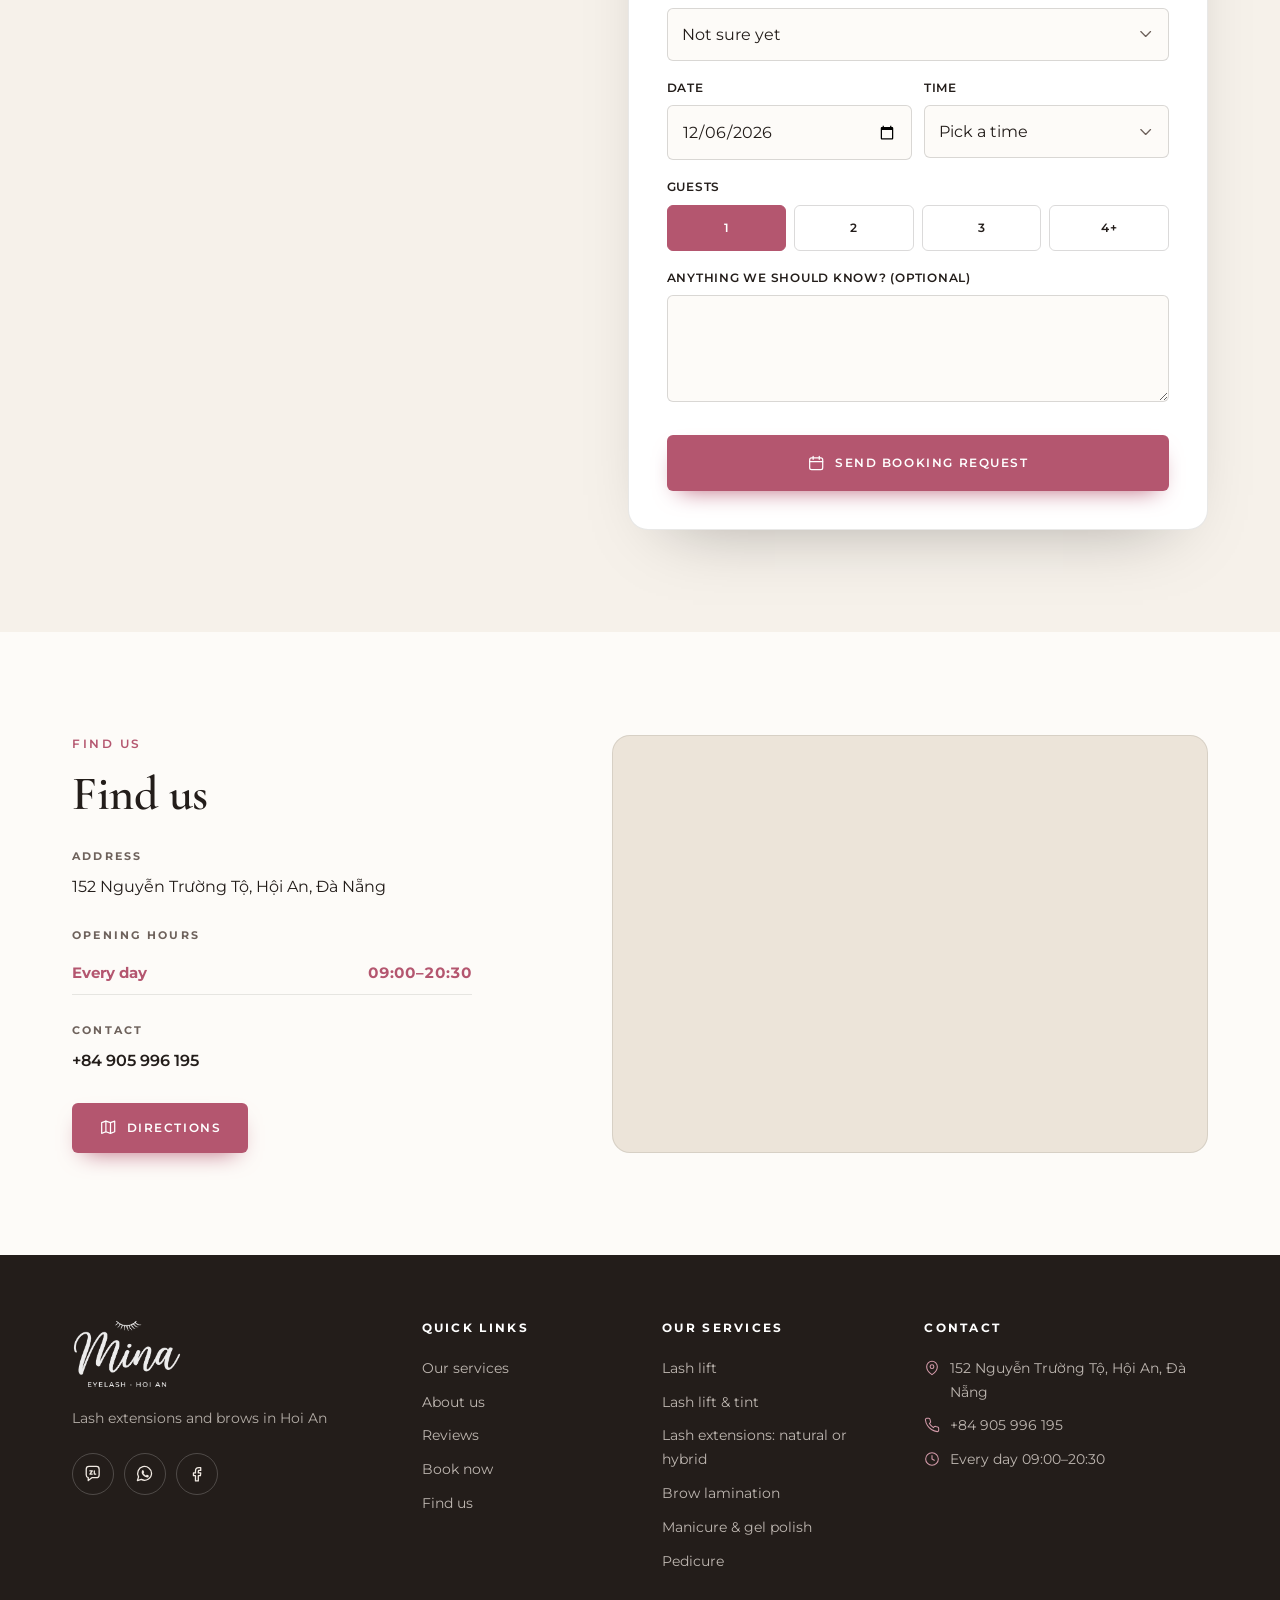
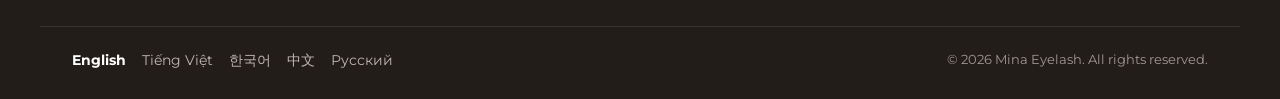
==== commit e3654c42: "Update mina-eyelash preview site Co-Authored-By: Claude Opus 5.5 <noreply@anthropic.com>" ====
--- a/index.html
+++ b/index.html
@@ -21,7 +21,7 @@
 <link rel="preconnect" href="https://fonts.googleapis.com">
 <link rel="preconnect" href="https://fonts.gstatic.com" crossorigin>
 <link rel="stylesheet" href="https://fonts.googleapis.com/css2?family=Cormorant+Garamond:ital,wght@0,500;0,600;0,700;1,500;1,600&amp;family=Spectral:ital,wght@0,500;0,600;1,500&amp;family=Montserrat:wght@400;500;600;700&amp;family=Great+Vibes&amp;display=swap">
-<link rel="stylesheet" href="assets/site.css?v=4e224195">
+<link rel="stylesheet" href="assets/site.css?v=e8469594">
 <style>:root{ --bg:#FDFBF8;--soft:#F6F1EA;--soft2:#ECE4D9;--surface:#ffffff;--ink:#231D1A;--muted:#6E625C;--line:rgba(35,29,26,.10);--accent:#B4566F;--accent-dark:#96435A;--accent-ink:#ffffff;--accent-soft:rgba(180,86,111,.10);--footer:#231D1A;--footer-ink:#F1EAE3;--radius:14px;--font-head:'Cormorant Garamond',Georgia,'Times New Roman',serif;--font-body:'Montserrat','Apple SD Gothic Neo','Malgun Gothic','Noto Sans KR','PingFang SC','Hiragino Sans GB','Microsoft YaHei','Noto Sans SC',system-ui,-apple-system,'Segoe UI',Roboto,sans-serif;--font-script:'Great Vibes',cursive;--head-weight:600;--head-tracking:-0.01em;--em-style:italic;--btn-radius:6px }</style>
 <link rel="preload" as="image" href="img/hero-928.webp" imagesrcset="img/hero-800.webp 800w, img/hero-928.webp 928w" imagesizes="(min-width: 960px) 50vw, 100vw">
 <script type="application/ld+json">{"@context": "https://schema.org", "@type": "BeautySalon", "name": "Mina Eyelash", "telephone": "+84905996195", "url": "https://romans7997.github.io/mina-eyelash-hoian/", "address": {"@type": "PostalAddress", "streetAddress": "152 Nguyễn Trường Tộ, Hội An, Đà Nẵng", "addressLocality": "Hoi An", "addressCountry": "VN"}, "openingHoursSpecification": [{"@type": "OpeningHoursSpecification", "dayOfWeek": "Monday", "opens": "09:00", "closes": "20:30"}, {"@type": "OpeningHoursSpecification", "dayOfWeek": "Tuesday", "opens": "09:00", "closes": "20:30"}, {"@type": "OpeningHoursSpecification", "dayOfWeek": "Wednesday", "opens": "09:00", "closes": "20:30"}, {"@type": "OpeningHoursSpecification", "dayOfWeek": "Thursday", "opens": "09:00", "closes": "20:30"}, {"@type": "OpeningHoursSpecification", "dayOfWeek": "Friday", "opens": "09:00", "closes": "20:30"}, {"@type": "OpeningHoursSpecification", "dayOfWeek": "Saturday", "opens": "09:00", "closes": "20:30"}, {"@type": "OpeningHoursSpecification", "dayOfWeek": "Sunday", "opens": "09:00", "closes": "20:30"}], "sameAs": ["https://www.facebook.com/eyelashhoian", "https://www.google.com/maps/place/?q=place_id:ChIJb_QB13oNQjERN3Wv3GQzDhs"], "priceRange": "₫₫", "image": "https://romans7997.github.io/mina-eyelash-hoian/img/hero-928.webp"}</script>
@@ -97,7 +97,7 @@
         <h2>Lashes, brows &amp; nails</h2>
         <p class="section-note">Message us on WhatsApp or Zalo for current prices.</p>
       </header>
-      <div class="cards">
+      <div class="cards n6">
         <article class="card">
           <div class="card-media"><img src="img/s0-0-1600.webp" srcset="img/s0-0-800.webp 800w, img/s0-0-1600.webp 1600w" sizes="(min-width: 960px) 30vw, (min-width: 640px) 45vw, 90vw" alt="Mina Eyelash" width="1600" height="2400" loading="lazy" decoding="async"></div>
           <span class="card-ic"><svg class="ic" viewBox="0 0 24 24" aria-hidden="true" focusable="false"><path d="M2.5 12.5c2.6-3.6 6-5.4 9.5-5.4s6.9 1.8 9.5 5.4c-2.6 3-6 4.5-9.5 4.5s-6.9-1.5-9.5-4.5z"/><circle cx="12" cy="12.2" r="2.6"/><path d="M5 9.2 3.6 7.4M8.3 7.5l-.7-2.1M12 6.9V4.7M15.7 7.5l.7-2.1M19 9.2l1.4-1.8"/></svg></span>
--- a/assets/site.css
+++ b/assets/site.css
@@ -151,9 +151,11 @@
 .center-cta{display:flex;justify-content:center;margin-top:44px}
 
 /* ---------- услуги ---------- */
-.cards{display:grid;grid-template-columns:minmax(0,1fr);gap:24px}
-@media (min-width:600px){.cards{grid-template-columns:repeat(2,minmax(0,1fr))}}
-@media (min-width:980px){.cards{grid-template-columns:repeat(3,minmax(0,1fr));gap:28px}}
+.cards{display:flex;flex-wrap:wrap;justify-content:center;gap:24px}
+.cards>.card{flex:0 1 100%}
+@media (min-width:600px){.cards>.card{flex-basis:calc((100% - 24px)/2)}}
+@media (min-width:980px){.cards{gap:28px}.cards>.card{flex-basis:calc((100% - 56px)/3)}
+  .cards.n4{max-width:860px;margin-inline:auto}.cards.n4>.card{flex-basis:calc((100% - 28px)/2)}}
 .card{position:relative;display:flex;flex-direction:column;background:var(--surface);border:1px solid var(--line);border-radius:var(--radius);
   box-shadow:0 18px 40px -30px rgba(0,0,0,.35);transition:transform .25s,box-shadow .25s}
 .card:hover{transform:translateY(-4px);box-shadow:0 28px 50px -30px rgba(0,0,0,.45)}
@@ -390,3 +392,11 @@
 /* Кириллица Cormorant слишком своеобразная (л как Λ) — для русских страниц Spectral */
 html:lang(ru):not(.theme-mono):not(.theme-noir){--font-head:'Spectral',Georgia,'Times New Roman',serif}
 html:lang(ru):not(.theme-mono):not(.theme-noir) h1,html:lang(ru):not(.theme-mono):not(.theme-noir) h2{letter-spacing:-.02em}
+.theme-ash .hero-title em{color:var(--muted)}
+.theme-ash .btn-accent{box-shadow:none}
+.theme-ash .script{color:var(--muted)}
+.theme-ash .trust-ic,.theme-ash .rv-avatar{background:var(--soft);color:var(--ink)}
+.theme-ash .cta-inner{background:var(--ink)}
+.theme-ash .btn-light{color:var(--ink)}
+.theme-ash .eyebrow{color:var(--muted)}
+.theme-ash .logo-main{text-transform:uppercase;letter-spacing:.3em;font-size:1.3rem}
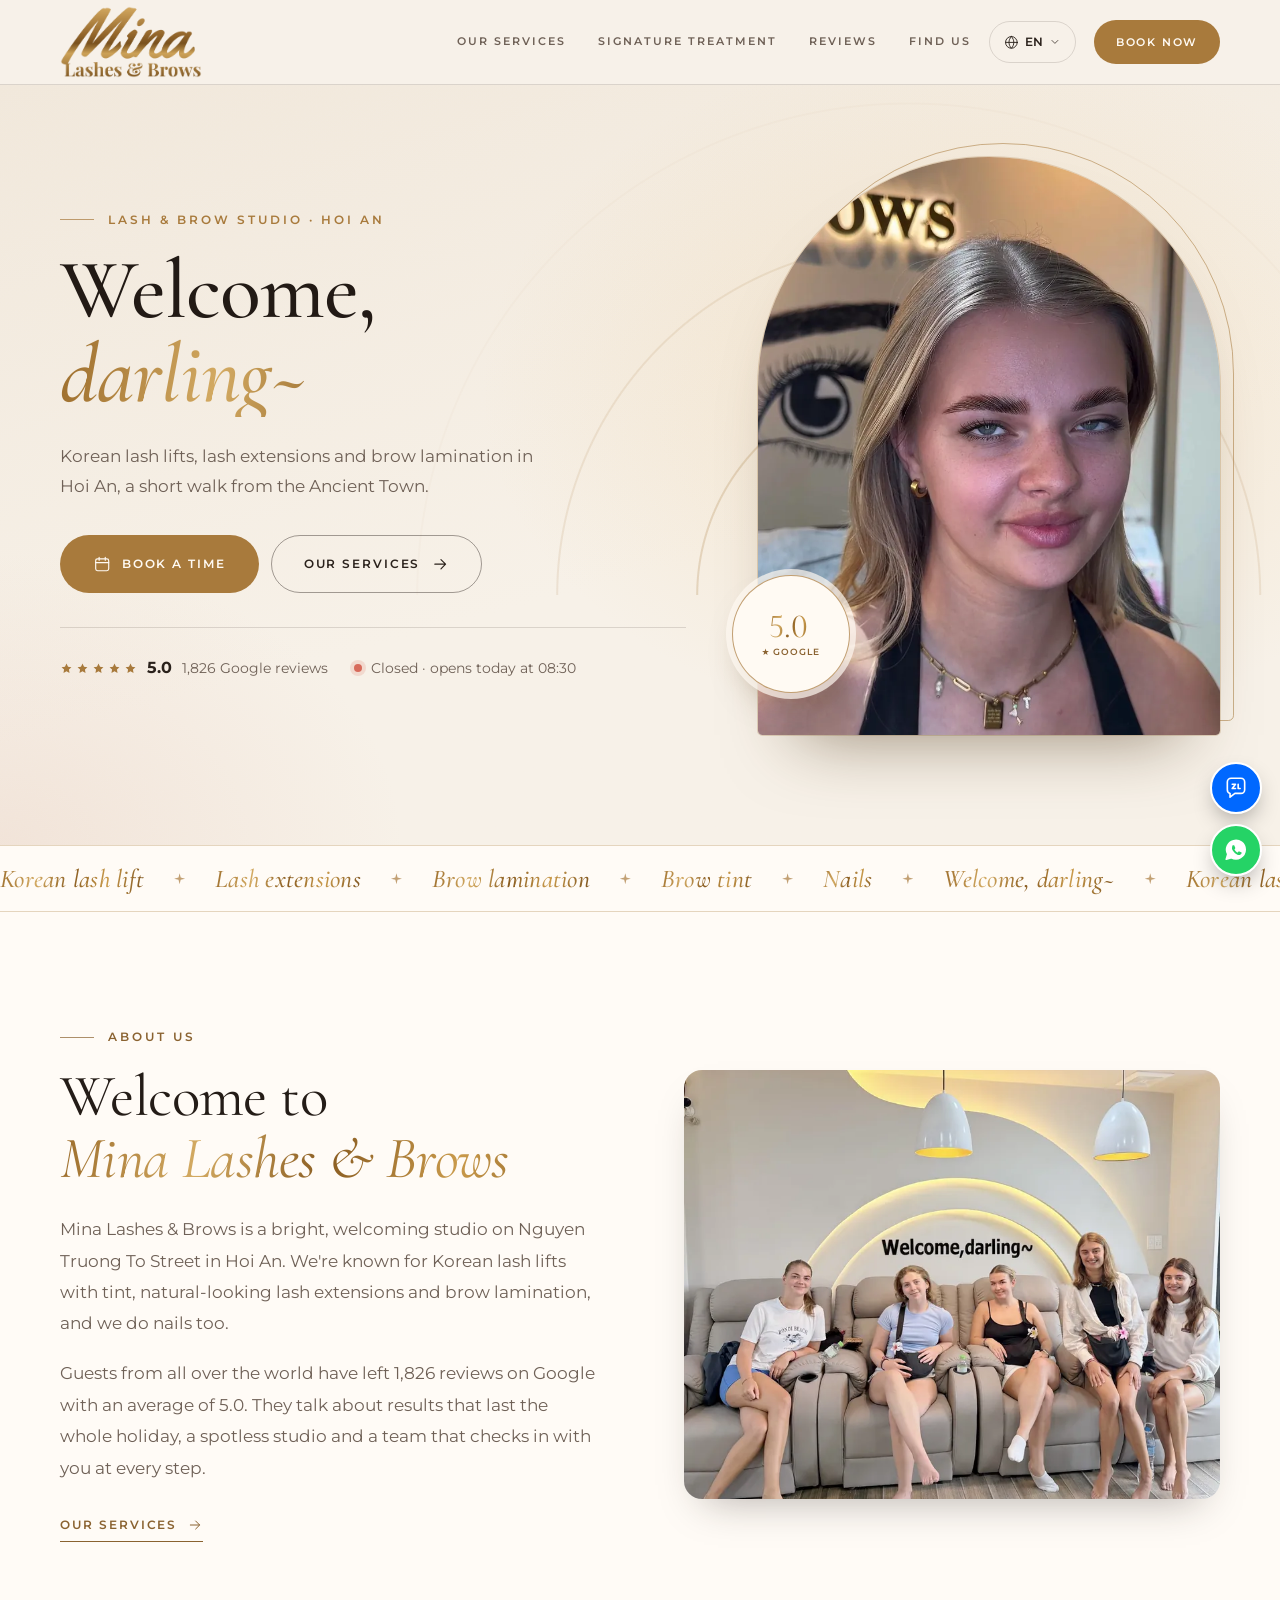
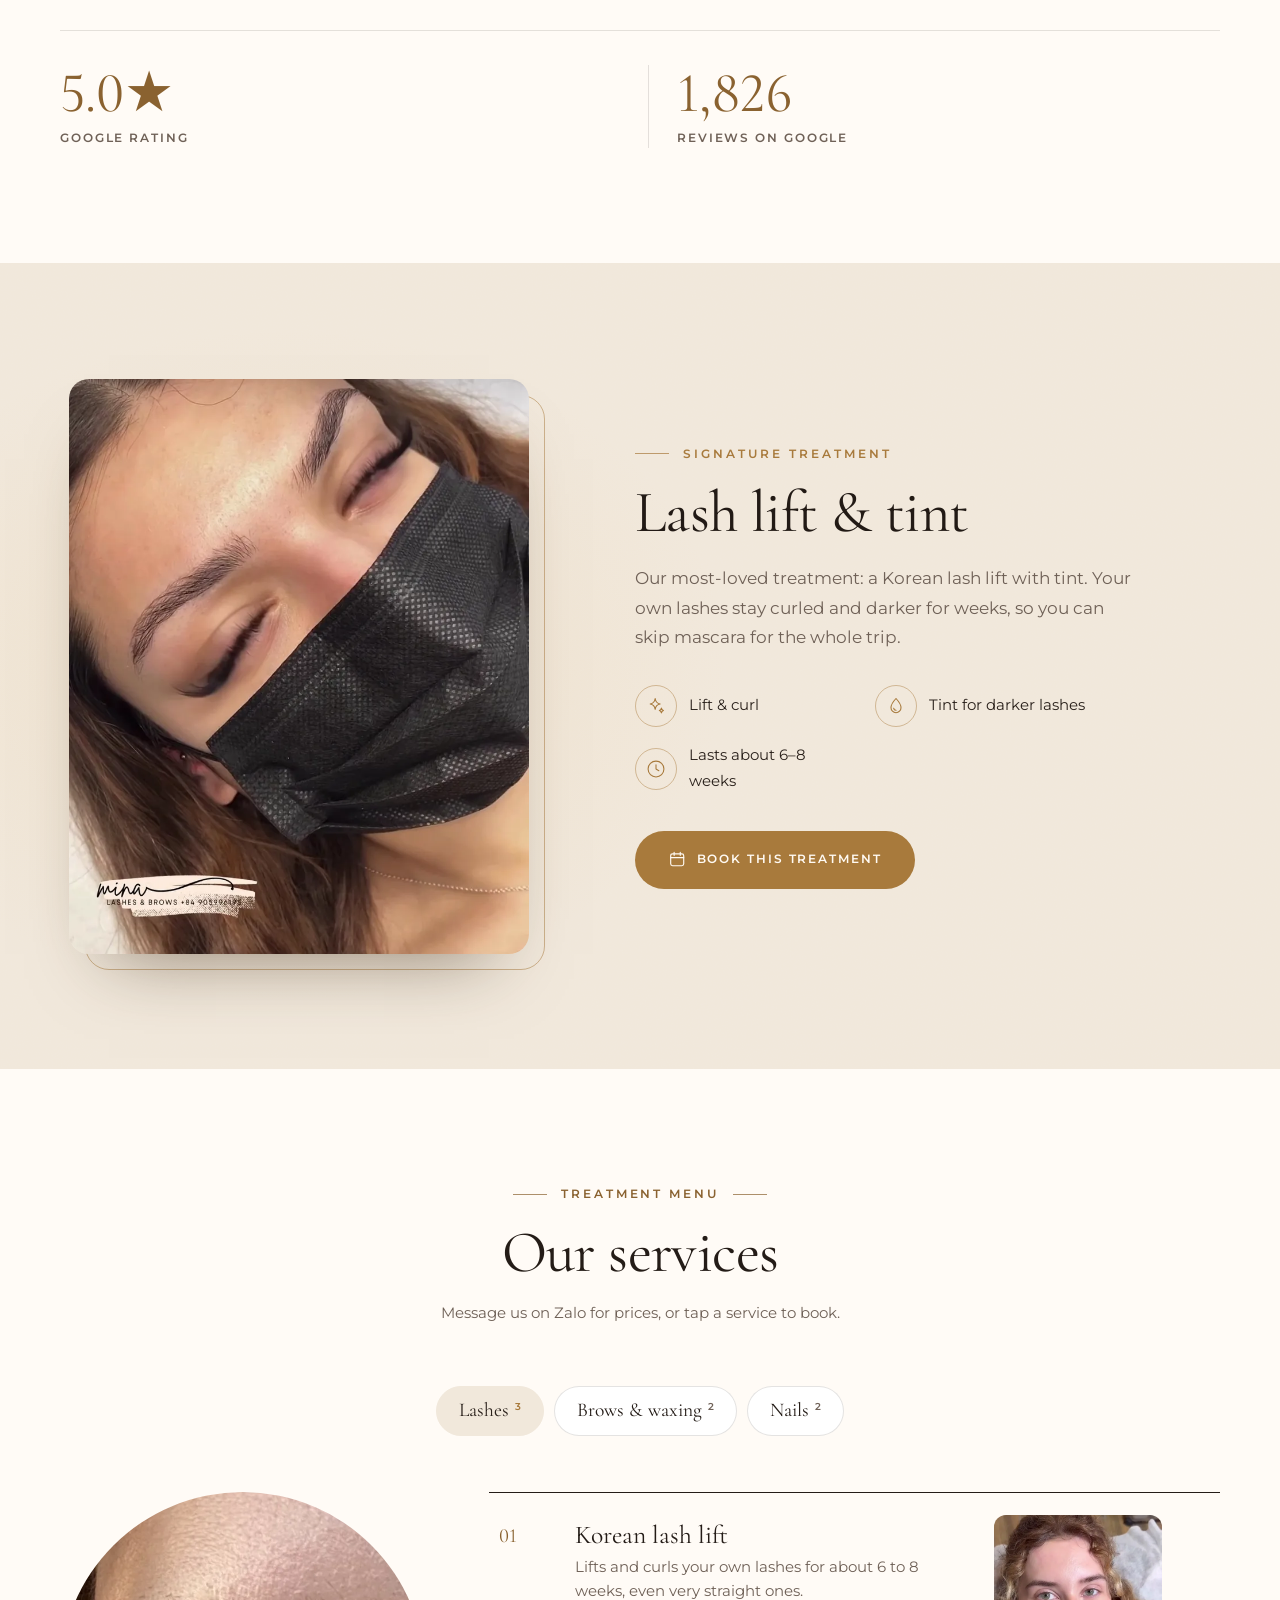
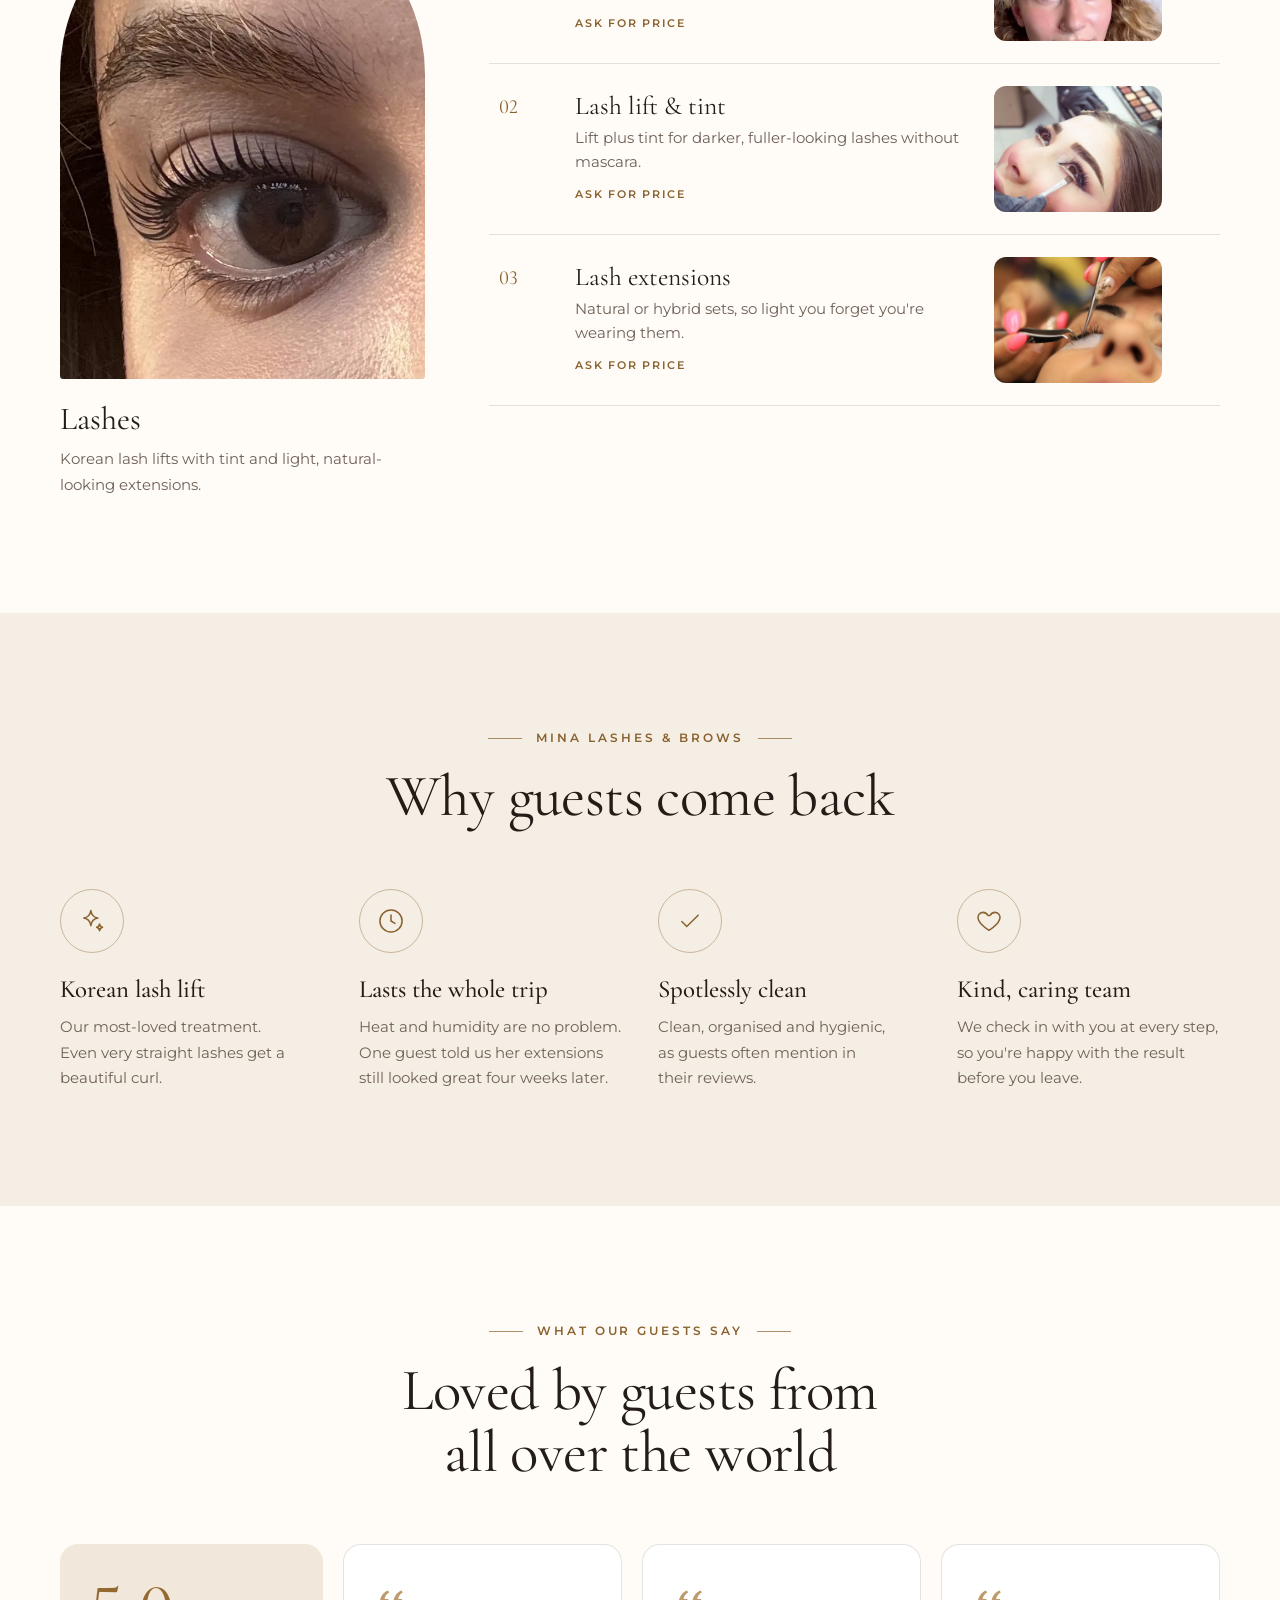
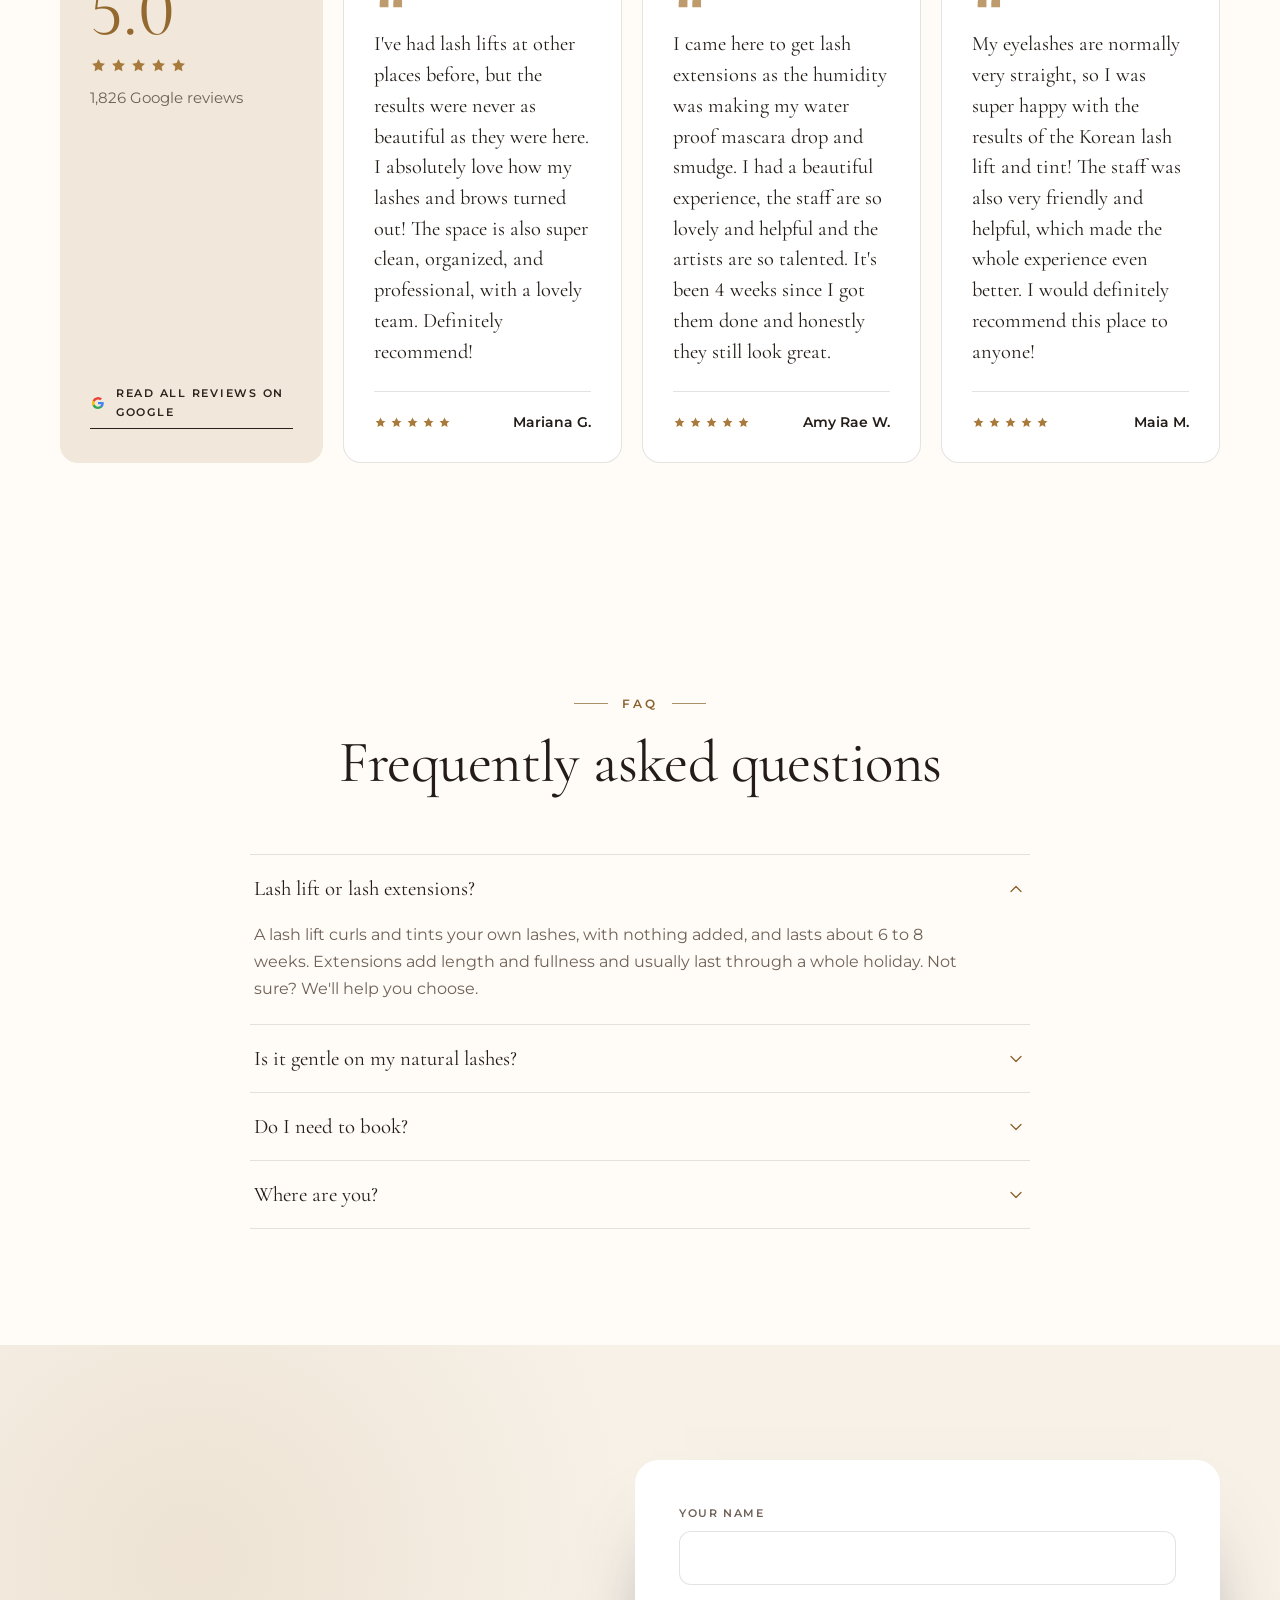
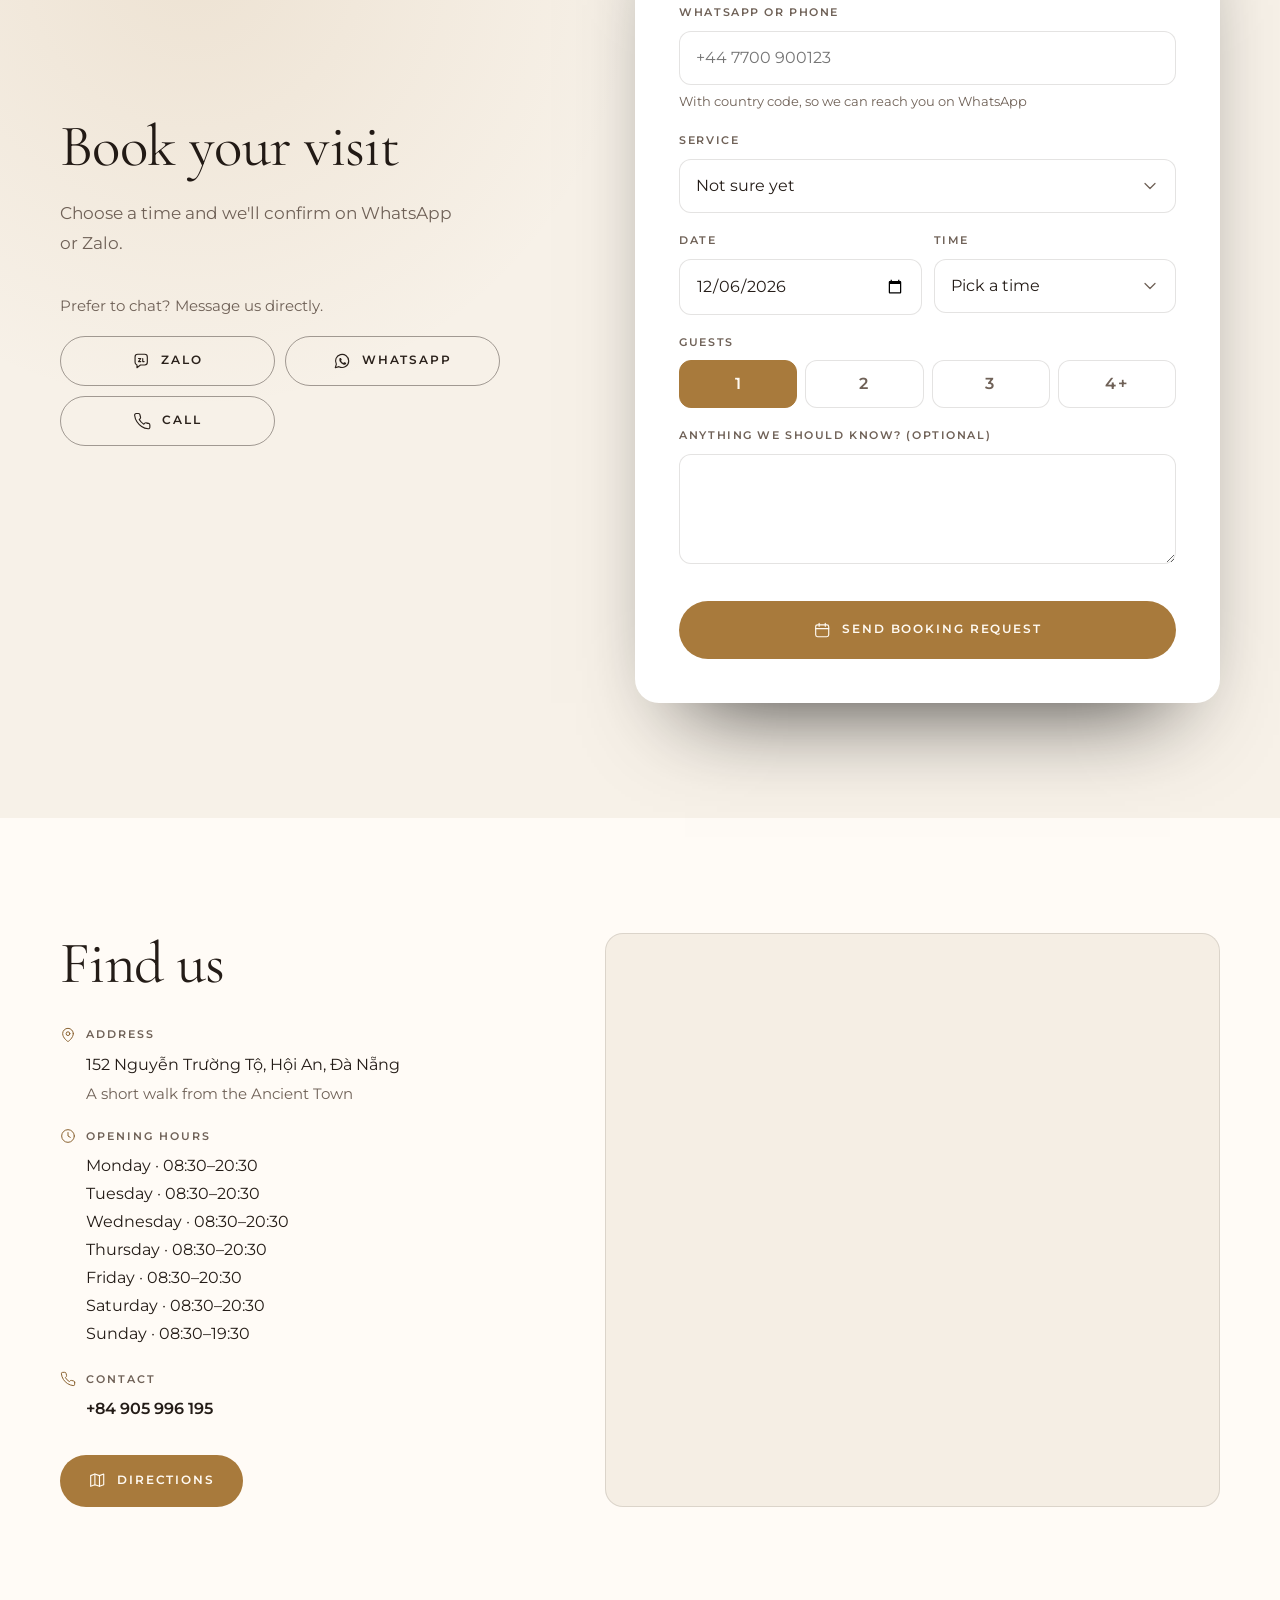
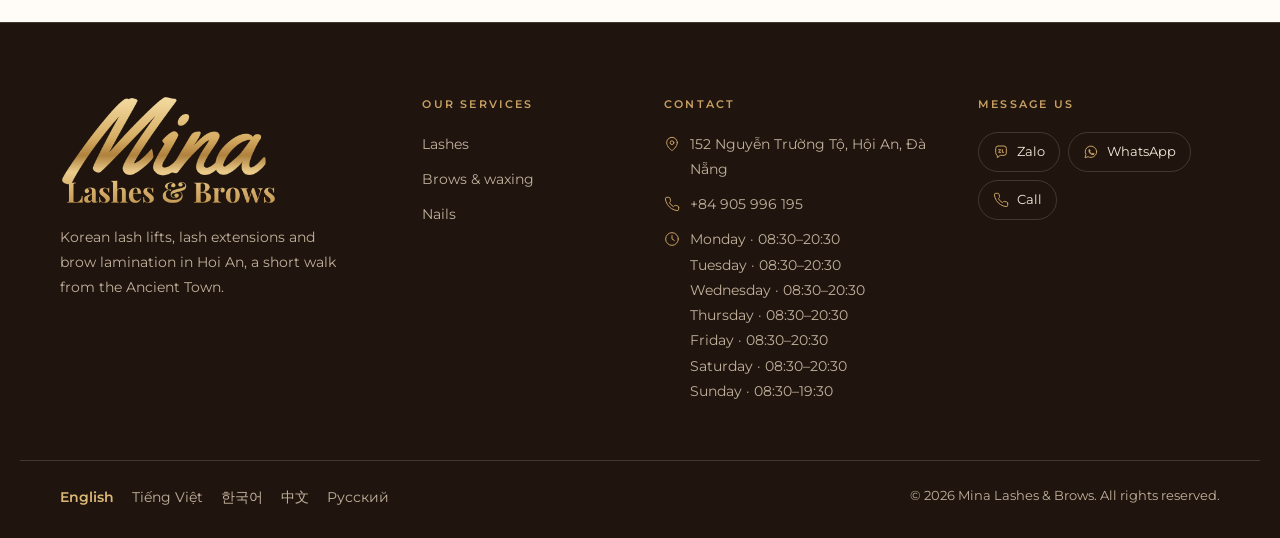
==== commit 4534024c: "Update mina-eyelash preview site Co-Authored-By: Claude Opus 5.5 <noreply@anthropic.com>" ====
--- a/index.html
+++ b/index.html
@@ -1,10 +1,10 @@
 <!doctype html>
-<html lang="en" class="theme-arch niche-lashes">
+<html lang="en" class="v3 bg-glow t-light t-mina">
 <head>
 <meta charset="utf-8">
 <meta name="viewport" content="width=device-width, initial-scale=1, viewport-fit=cover">
-<title>Mina Eyelash · Lash &amp; brow studio · Hoi An</title>
-<meta name="description" content="Lash extensions and brows in Hoi An · 5.0★ · 1,795 Google reviews">
+<title>Mina Lashes &amp; Brows · Lash &amp; brow studio · Hoi An</title>
+<meta name="description" content="Korean lash lifts, lash extensions and brow lamination in Hoi An, a short walk from the Ancient Town. · 5.0★ · 1,826 Google reviews">
 <meta name="robots" content="noindex,nofollow">
 <link rel="canonical" href="https://romans7997.github.io/mina-eyelash-hoian/">
 <link rel="alternate" hreflang="en" href="https://romans7997.github.io/mina-eyelash-hoian/">
@@ -14,33 +14,29 @@
 <link rel="alternate" hreflang="ru" href="https://romans7997.github.io/mina-eyelash-hoian/ru/">
 <link rel="alternate" hreflang="x-default" href="https://romans7997.github.io/mina-eyelash-hoian/">
 <meta property="og:type" content="website">
-<meta property="og:title" content="Mina Eyelash">
-<meta property="og:description" content="Lash extensions and brows in Hoi An">
-<meta property="og:image" content="https://romans7997.github.io/mina-eyelash-hoian/img/og.jpg"><meta name="theme-color" content="#FDFBF8">
+<meta property="og:title" content="Mina Lashes &amp; Brows">
+<meta property="og:description" content="Korean lash lifts, lash extensions and brow lamination in Hoi An, a short walk from the Ancient Town.">
+<meta property="og:image" content="https://romans7997.github.io/mina-eyelash-hoian/img/og.jpg"><meta name="theme-color" content="#1f150e">
 <link rel="icon" href="favicon.svg" type="image/svg+xml">
 <link rel="preconnect" href="https://fonts.googleapis.com">
 <link rel="preconnect" href="https://fonts.gstatic.com" crossorigin>
-<link rel="stylesheet" href="https://fonts.googleapis.com/css2?family=Cormorant+Garamond:ital,wght@0,500;0,600;0,700;1,500;1,600&amp;family=Spectral:ital,wght@0,500;0,600;1,500&amp;family=Montserrat:wght@400;500;600;700&amp;family=Great+Vibes&amp;display=swap">
-<link rel="stylesheet" href="assets/site.css?v=e8469594">
-<style>:root{ --bg:#FDFBF8;--soft:#F6F1EA;--soft2:#ECE4D9;--surface:#ffffff;--ink:#231D1A;--muted:#6E625C;--line:rgba(35,29,26,.10);--accent:#B4566F;--accent-dark:#96435A;--accent-ink:#ffffff;--accent-soft:rgba(180,86,111,.10);--footer:#231D1A;--footer-ink:#F1EAE3;--radius:14px;--font-head:'Cormorant Garamond',Georgia,'Times New Roman',serif;--font-body:'Montserrat','Apple SD Gothic Neo','Malgun Gothic','Noto Sans KR','PingFang SC','Hiragino Sans GB','Microsoft YaHei','Noto Sans SC',system-ui,-apple-system,'Segoe UI',Roboto,sans-serif;--font-script:'Great Vibes',cursive;--head-weight:600;--head-tracking:-0.01em;--em-style:italic;--btn-radius:6px }</style>
-<link rel="preload" as="image" href="img/hero-928.webp" imagesrcset="img/hero-800.webp 800w, img/hero-928.webp 928w" imagesizes="(min-width: 960px) 50vw, 100vw">
-<script type="application/ld+json">{"@context": "https://schema.org", "@type": "BeautySalon", "name": "Mina Eyelash", "telephone": "+84905996195", "url": "https://romans7997.github.io/mina-eyelash-hoian/", "address": {"@type": "PostalAddress", "streetAddress": "152 Nguyễn Trường Tộ, Hội An, Đà Nẵng", "addressLocality": "Hoi An", "addressCountry": "VN"}, "openingHoursSpecification": [{"@type": "OpeningHoursSpecification", "dayOfWeek": "Monday", "opens": "09:00", "closes": "20:30"}, {"@type": "OpeningHoursSpecification", "dayOfWeek": "Tuesday", "opens": "09:00", "closes": "20:30"}, {"@type": "OpeningHoursSpecification", "dayOfWeek": "Wednesday", "opens": "09:00", "closes": "20:30"}, {"@type": "OpeningHoursSpecification", "dayOfWeek": "Thursday", "opens": "09:00", "closes": "20:30"}, {"@type": "OpeningHoursSpecification", "dayOfWeek": "Friday", "opens": "09:00", "closes": "20:30"}, {"@type": "OpeningHoursSpecification", "dayOfWeek": "Saturday", "opens": "09:00", "closes": "20:30"}, {"@type": "OpeningHoursSpecification", "dayOfWeek": "Sunday", "opens": "09:00", "closes": "20:30"}], "sameAs": ["https://www.facebook.com/eyelashhoian", "https://www.google.com/maps/place/?q=place_id:ChIJb_QB13oNQjERN3Wv3GQzDhs"], "priceRange": "₫₫", "image": "https://romans7997.github.io/mina-eyelash-hoian/img/hero-928.webp"}</script>
+<link rel="stylesheet" href="https://fonts.googleapis.com/css2?family=Cormorant+Garamond:ital,wght@0,400;0,500;0,600;1,400;1,500&amp;family=Montserrat:wght@400;500;600&amp;display=swap">
+<link rel="stylesheet" href="assets/v3.css?v=392ea69a">
+<style>:root{ --wood:#f7f1e8;--wood-2:#f1e8db;--wood-3:#e6d9c6;--wood-rgb:247,241,232;--cream:#fffbf6;--cream-2:#f5eee4;--paper:#ffffff;--ink:#241c17;--ink-rgb:36,28,23;--muted:#6f6157;--muted-strong:#5e5148;--line:rgba(36,28,23,.12);--on-dark:#2a211b;--on-dark-muted:#6f6157;--on-dark-rgb:42,33,27;--on-dark-head:#221a15;--line-dark:rgba(42,33,27,.14);--gold:#a87a3c;--gold-hi:#93692f;--gold-rgb:168,122,60;--btn-ink:#fffaf3;--gold-deep:#8a6230;--glow-rgb:232,190,120;--glow2-rgb:222,180,160;--deep-rgb:138,98,48;--slat-rgb:120,90,60 }</style>
+<script>document.documentElement.classList.add("js")</script>
+<link rel="preload" as="image" href="img/hero-1080.webp" imagesrcset="img/hero-800.webp 800w, img/hero-1080.webp 1080w" imagesizes="(min-width: 960px) 40vw, 100vw">
+<script type="application/ld+json">{"@context": "https://schema.org", "@type": "BeautySalon", "name": "Mina Lashes & Brows", "telephone": "+84905996195", "url": "https://romans7997.github.io/mina-eyelash-hoian/", "address": {"@type": "PostalAddress", "streetAddress": "152 Nguyễn Trường Tộ, Hội An, Đà Nẵng", "addressLocality": "Hoi An", "addressCountry": "VN"}, "openingHoursSpecification": [{"@type": "OpeningHoursSpecification", "dayOfWeek": "Monday", "opens": "08:30", "closes": "20:30"}, {"@type": "OpeningHoursSpecification", "dayOfWeek": "Tuesday", "opens": "08:30", "closes": "20:30"}, {"@type": "OpeningHoursSpecification", "dayOfWeek": "Wednesday", "opens": "08:30", "closes": "20:30"}, {"@type": "OpeningHoursSpecification", "dayOfWeek": "Thursday", "opens": "08:30", "closes": "20:30"}, {"@type": "OpeningHoursSpecification", "dayOfWeek": "Friday", "opens": "08:30", "closes": "20:30"}, {"@type": "OpeningHoursSpecification", "dayOfWeek": "Saturday", "opens": "08:30", "closes": "20:30"}, {"@type": "OpeningHoursSpecification", "dayOfWeek": "Sunday", "opens": "08:30", "closes": "19:30"}], "sameAs": ["https://www.facebook.com/eyelashhoian", "https://www.google.com/maps/place/?q=place_id:ChIJb_QB13oNQjERN3Wv3GQzDhs"], "priceRange": "₫₫", "image": "https://romans7997.github.io/mina-eyelash-hoian/img/hero-1080.webp"}</script>
+<script type="application/ld+json">{"@context": "https://schema.org", "@type": "FAQPage", "mainEntity": [{"@type": "Question", "name": "Lash lift or lash extensions?", "acceptedAnswer": {"@type": "Answer", "text": "A lash lift curls and tints your own lashes, with nothing added, and lasts about 6 to 8 weeks. Extensions add length and fullness and usually last through a whole holiday. Not sure? We'll help you choose."}}, {"@type": "Question", "name": "Is it gentle on my natural lashes?", "acceptedAnswer": {"@type": "Answer", "text": "We work gently and check how you feel throughout. A lift doesn't add anything to your lashes, and our extensions are light and comfortable to wear."}}, {"@type": "Question", "name": "Do I need to book?", "acceptedAnswer": {"@type": "Answer", "text": "Booking is the best way to get the time you want, especially in high season. Choose a time online and we'll confirm on WhatsApp or Zalo."}}, {"@type": "Question", "name": "Where are you?", "acceptedAnswer": {"@type": "Answer", "text": "152 Nguyen Truong To, Hoi An, a short walk from the Ancient Town. Open 8:30 to 20:30, Sundays until 19:30."}}]}</script>
 </head>
 <body>
 <a class="skip" href="#main">Skip to content</a>
 
-<div class="announce"><div class="wrap announce-inner">
-  <span class="announce-loc"><svg class="ic" viewBox="0 0 24 24" aria-hidden="true" focusable="false"><path d="M20 10c0 6.5-8 12-8 12s-8-5.5-8-12a8 8 0 0 1 16 0z"/><circle cx="12" cy="10" r="2.8"/></svg>152 Nguyễn Trường Tộ, Hội An</span>
-  <span class="announce-main"><svg class="ic" viewBox="0 0 24 24" aria-hidden="true" focusable="false"><path d="M11 3c.6 4.2 2.2 5.9 6 6.5-3.8.6-5.4 2.3-6 6.5-.6-4.2-2.2-5.9-6-6.5 3.8-.6 5.4-2.3 6-6.5z"/><path d="M18.5 14.5c.3 1.8 1 2.6 2.5 2.9-1.5.3-2.2 1.1-2.5 2.9-.3-1.8-1-2.6-2.5-2.9 1.5-.3 2.2-1.1 2.5-2.9z"/></svg>Online booking 24/7 · WhatsApp &amp; Zalo</span>
-</div></div>
-
 <header class="nav" id="top">
   <div class="wrap nav-inner">
-    <a class="logo" href="#top" aria-label="Mina Eyelash">
-<img class="logo-img" src="logo.png" alt="Mina Eyelash"></a>
+    <a class="logo" href="#top" aria-label="Mina Lashes &amp; Brows"><img class="logo-img" src="logo-wide.png" alt="Mina Lashes &amp; Brows" width="710" height="360"></a>
     <nav class="nav-links" aria-label="Menu">
       <a href="#services">Our services</a>
-<a href="#reviews">Reviews</a>      <a href="#visit">Find us</a>
+<a href="#signature">Signature treatment</a><a href="#reviews">Reviews</a>      <a href="#visit">Find us</a>
     </nav>
     <details class="lang">
       <summary aria-label="Language"><svg class="ic" viewBox="0 0 24 24" aria-hidden="true" focusable="false"><circle cx="12" cy="12" r="9.5"/><path d="M2.5 12h19M12 2.5c2.6 2.8 3.9 6 3.9 9.5S14.6 18.7 12 21.5C9.4 18.7 8.1 15.5 8.1 12S9.4 5.3 12 2.5z"/></svg><span>EN</span><svg class="ic chev" viewBox="0 0 24 24" aria-hidden="true" focusable="false"><path d="M6 9l6 6 6-6"/></svg></summary>
@@ -52,170 +48,189 @@
 <li><a href="ru/" hreflang="ru" lang="ru" data-lang="ru">Русский</a></li>
       </ul>
     </details>
-<a class="btn btn-accent btn-sm nav-book" href="#book">Book now</a>  </div>
+<a class="btn btn-gold btn-sm nav-book" href="#book">Book now</a>  </div>
 </header>
 
 <main id="main">
   <section class="hero">
+    
     <div class="wrap hero-grid">
       <div class="hero-copy">
-        <p class="script hero-script" aria-hidden="true">beautiful lashes <svg class="ic heart" viewBox="0 0 24 24" aria-hidden="true" focusable="false"><path d="M12 20s-7.4-4.5-9.1-9.2C1.7 7.5 3.7 4.6 6.8 4.6c2.1 0 3.6 1.2 4.3 2.7h1.8c.7-1.5 2.2-2.7 4.3-2.7 3.1 0 5.1 2.9 3.9 6.2C19.4 15.5 12 20 12 20z"/></svg></p>
-        <p class="eyebrow">Lash &amp; brow studio · Hoi An</p>
-        <h1 class="hero-title"><span>Beautiful lashes,</span> <em>effortlessly you.</em></h1>
-        <p class="hero-lead">Lash extensions and brows in Hoi An</p>
+        <p class="eyebrow eyebrow-light">Lash &amp; brow studio · Hoi An</p>
+        <h1 class="hero-title"><span>Welcome,</span> <em>darling~</em></h1>
+        <p class="hero-lead">Korean lash lifts, lash extensions and brow lamination in Hoi An, a short walk from the Ancient Town.</p>
         <div class="hero-cta">
-<a class="btn btn-accent btn-lg" href="#book"><svg class="ic" viewBox="0 0 24 24" aria-hidden="true" focusable="false"><rect x="3.5" y="5" width="17" height="15.5" rx="2.5"/><path d="M8 3v4M16 3v4M3.5 10h17"/></svg><span>Book a time</span></a>          <a class="btn btn-outline btn-lg" href="#services"><span>Our services</span><svg class="ic" viewBox="0 0 24 24" aria-hidden="true" focusable="false"><path d="M5 12h14M13 6l6 6-6 6"/></svg></a>
-        </div>
-        <a class="hero-rating" href="https://www.google.com/maps/place/?q=place_id:ChIJb_QB13oNQjERN3Wv3GQzDhs" target="_blank" rel="noopener">
-          <svg class="ic g" viewBox="0 0 24 24" aria-hidden="true" focusable="false"><path d="M20.6 12.2c0-.6-.1-1.2-.2-1.8H12v3.4h4.8a4.1 4.1 0 0 1-1.8 2.7v2.2h2.9c1.7-1.6 2.7-3.9 2.7-6.5z" class="fill g1"/><path d="M12 21c2.4 0 4.5-.8 5.9-2.2L15 16.6c-.8.5-1.8.9-3 .9-2.3 0-4.3-1.6-5-3.7H4v2.3A9 9 0 0 0 12 21z" class="fill g2"/><path d="M7 13.8a5.4 5.4 0 0 1 0-3.5V8H4a9 9 0 0 0 0 8.1z" class="fill g3"/><path d="M12 6.6c1.3 0 2.5.5 3.4 1.3l2.6-2.6A9 9 0 0 0 4 8l3 2.3c.7-2.1 2.7-3.7 5-3.7z" class="fill g4"/></svg><strong>5.0</strong><span class="stars xs" role="img" aria-label="5.0 / 5"><svg class="st" viewBox="0 0 24 24" aria-hidden="true" focusable="false"><path class="fill" d="M12 2.8l2.8 5.8 6.3.9-4.6 4.4 1.1 6.3L12 17.2l-5.6 3 1.1-6.3L2.9 9.5l6.3-.9z"/></svg><svg class="st" viewBox="0 0 24 24" aria-hidden="true" focusable="false"><path class="fill" d="M12 2.8l2.8 5.8 6.3.9-4.6 4.4 1.1 6.3L12 17.2l-5.6 3 1.1-6.3L2.9 9.5l6.3-.9z"/></svg><svg class="st" viewBox="0 0 24 24" aria-hidden="true" focusable="false"><path class="fill" d="M12 2.8l2.8 5.8 6.3.9-4.6 4.4 1.1 6.3L12 17.2l-5.6 3 1.1-6.3L2.9 9.5l6.3-.9z"/></svg><svg class="st" viewBox="0 0 24 24" aria-hidden="true" focusable="false"><path class="fill" d="M12 2.8l2.8 5.8 6.3.9-4.6 4.4 1.1 6.3L12 17.2l-5.6 3 1.1-6.3L2.9 9.5l6.3-.9z"/></svg><svg class="st" viewBox="0 0 24 24" aria-hidden="true" focusable="false"><path class="fill" d="M12 2.8l2.8 5.8 6.3.9-4.6 4.4 1.1 6.3L12 17.2l-5.6 3 1.1-6.3L2.9 9.5l6.3-.9z"/></svg></span><span>1,795 Google reviews</span>
-        </a>
+<a class="btn btn-gold btn-lg" href="#book"><svg class="ic" viewBox="0 0 24 24" aria-hidden="true" focusable="false"><rect x="3.5" y="5" width="17" height="15.5" rx="2.5"/><path d="M8 3v4M16 3v4M3.5 10h17"/></svg><span>Book a time</span></a><a class="btn btn-line-light btn-lg" href="#services"><span>Our services</span><svg class="ic" viewBox="0 0 24 24" aria-hidden="true" focusable="false"><path d="M5 12h14M13 6l6 6-6 6"/></svg></a>        </div>
+        <div class="hero-meta">
+<a class="hero-rating" href="https://www.google.com/maps/place/?q=place_id:ChIJb_QB13oNQjERN3Wv3GQzDhs" target="_blank" rel="noopener"><span class="stars xs" role="img" aria-label="5.0 / 5"><svg class="st" viewBox="0 0 24 24" aria-hidden="true" focusable="false"><path class="fill" d="M12 2.8l2.8 5.8 6.3.9-4.6 4.4 1.1 6.3L12 17.2l-5.6 3 1.1-6.3L2.9 9.5l6.3-.9z"/></svg><svg class="st" viewBox="0 0 24 24" aria-hidden="true" focusable="false"><path class="fill" d="M12 2.8l2.8 5.8 6.3.9-4.6 4.4 1.1 6.3L12 17.2l-5.6 3 1.1-6.3L2.9 9.5l6.3-.9z"/></svg><svg class="st" viewBox="0 0 24 24" aria-hidden="true" focusable="false"><path class="fill" d="M12 2.8l2.8 5.8 6.3.9-4.6 4.4 1.1 6.3L12 17.2l-5.6 3 1.1-6.3L2.9 9.5l6.3-.9z"/></svg><svg class="st" viewBox="0 0 24 24" aria-hidden="true" focusable="false"><path class="fill" d="M12 2.8l2.8 5.8 6.3.9-4.6 4.4 1.1 6.3L12 17.2l-5.6 3 1.1-6.3L2.9 9.5l6.3-.9z"/></svg><svg class="st" viewBox="0 0 24 24" aria-hidden="true" focusable="false"><path class="fill" d="M12 2.8l2.8 5.8 6.3.9-4.6 4.4 1.1 6.3L12 17.2l-5.6 3 1.1-6.3L2.9 9.5l6.3-.9z"/></svg></span><strong>5.0</strong><span>1,826 Google reviews</span></a><span id="open-status" class="open-status">Monday · 08:30–20:30</span>        </div>
       </div>
       <div class="hero-media">
-        <div class="hero-frame"><img class="hero-img" src="img/hero-928.webp" srcset="img/hero-800.webp 800w, img/hero-928.webp 928w" sizes="(min-width: 960px) 50vw, 100vw" alt="Mina Eyelash" width="928" height="1152" fetchpriority="high" style="object-position:55% 35%"></div>
-        <div class="hero-badge" aria-hidden="true">
-          <span class="hb-num">5.0</span>
-          <span class="stars xs" role="img" aria-label="5.0 / 5"><svg class="st" viewBox="0 0 24 24" aria-hidden="true" focusable="false"><path class="fill" d="M12 2.8l2.8 5.8 6.3.9-4.6 4.4 1.1 6.3L12 17.2l-5.6 3 1.1-6.3L2.9 9.5l6.3-.9z"/></svg><svg class="st" viewBox="0 0 24 24" aria-hidden="true" focusable="false"><path class="fill" d="M12 2.8l2.8 5.8 6.3.9-4.6 4.4 1.1 6.3L12 17.2l-5.6 3 1.1-6.3L2.9 9.5l6.3-.9z"/></svg><svg class="st" viewBox="0 0 24 24" aria-hidden="true" focusable="false"><path class="fill" d="M12 2.8l2.8 5.8 6.3.9-4.6 4.4 1.1 6.3L12 17.2l-5.6 3 1.1-6.3L2.9 9.5l6.3-.9z"/></svg><svg class="st" viewBox="0 0 24 24" aria-hidden="true" focusable="false"><path class="fill" d="M12 2.8l2.8 5.8 6.3.9-4.6 4.4 1.1 6.3L12 17.2l-5.6 3 1.1-6.3L2.9 9.5l6.3-.9z"/></svg><svg class="st" viewBox="0 0 24 24" aria-hidden="true" focusable="false"><path class="fill" d="M12 2.8l2.8 5.8 6.3.9-4.6 4.4 1.1 6.3L12 17.2l-5.6 3 1.1-6.3L2.9 9.5l6.3-.9z"/></svg></span>
-          <span class="hb-txt">Google</span>
-        </div>
-        <div class="hero-open"><span id="open-status" class="open-status">Every day · 09:00–20:30</span></div>
-      </div>
-    </div>
-  </section>
-
-  <section class="trust" aria-label="Contact">
-    <div class="wrap trust-grid">
-<div class="trust-item"><span class="trust-ic"><svg class="ic" viewBox="0 0 24 24" aria-hidden="true" focusable="false"><path class="fill" d="M12 2.8l2.8 5.8 6.3.9-4.6 4.4 1.1 6.3L12 17.2l-5.6 3 1.1-6.3L2.9 9.5l6.3-.9z"/></svg></span><div><strong>5.0 on Google</strong><span>1,795 Google reviews</span></div></div>      <div class="trust-item"><span class="trust-ic"><svg class="ic" viewBox="0 0 24 24" aria-hidden="true" focusable="false"><rect x="3.5" y="5" width="17" height="15.5" rx="2.5"/><path d="M8 3v4M16 3v4M3.5 10h17"/></svg></span><div><strong>Book online 24/7</strong><span>Even while we&#39;re busy</span></div></div>
-      <div class="trust-item"><span class="trust-ic"><svg class="ic" viewBox="0 0 24 24" aria-hidden="true" focusable="false"><path d="M21 11.5a8.4 8.4 0 0 1-.9 3.8 8.5 8.5 0 0 1-7.6 4.7 8.4 8.4 0 0 1-3.8-.9L3 21l1.9-5.7a8.4 8.4 0 0 1-.9-3.8 8.5 8.5 0 0 1 4.7-7.6 8.4 8.4 0 0 1 3.8-.9h.5a8.5 8.5 0 0 1 8 8z"/></svg></span><div><strong>WhatsApp · Zalo</strong><span>Message us anytime</span></div></div>
-      <a class="trust-item" href="https://www.google.com/maps/dir/?api=1&amp;destination=Mina+Eyelash%2C+152+Nguy%E1%BB%85n+Tr%C6%B0%E1%BB%9Dng+T%E1%BB%99%2C+H%E1%BB%99i+An%2C+%C4%90%C3%A0+N%E1%BA%B5ng&amp;destination_place_id=ChIJb_QB13oNQjERN3Wv3GQzDhs" target="_blank" rel="noopener"><span class="trust-ic"><svg class="ic" viewBox="0 0 24 24" aria-hidden="true" focusable="false"><path d="M20 10c0 6.5-8 12-8 12s-8-5.5-8-12a8 8 0 0 1 16 0z"/><circle cx="12" cy="10" r="2.8"/></svg></span><div><strong>152 Nguyễn Trường Tộ, Hội An</strong><span>Directions →</span></div></a>
-    </div>
-  </section>
-
-  <section class="section services" id="services">
+        <div class="arch"><img src="img/hero-1080.webp" srcset="img/hero-800.webp 800w, img/hero-1080.webp 1080w" sizes="(min-width: 960px) 40vw, 100vw" alt="" width="1080" height="1920" fetchpriority="high" style="object-position:50% 28%"></div>
+<div class="seal" aria-hidden="true"><span class="seal-big">5.0</span><span class="seal-small">★ Google</span></div>      </div>
+    </div>
+  </section>
+
+  <div class="ticker" aria-hidden="true"><div class="ticker-track"><span class="ticker-run"><span>Korean lash lift</span><i class="tk-star"></i><span>Lash extensions</span><i class="tk-star"></i><span>Brow lamination</span><i class="tk-star"></i><span>Brow tint</span><i class="tk-star"></i><span>Nails</span><i class="tk-star"></i><span>Welcome, darling~</span><i class="tk-star"></i></span><span class="ticker-run"><span>Korean lash lift</span><i class="tk-star"></i><span>Lash extensions</span><i class="tk-star"></i><span>Brow lamination</span><i class="tk-star"></i><span>Brow tint</span><i class="tk-star"></i><span>Nails</span><i class="tk-star"></i><span>Welcome, darling~</span><i class="tk-star"></i></span></div></div>
+
+  <section class="section intro" id="about">
+    <div class="wrap">
+      <div class="intro-grid">
+        <div class="intro-copy">
+          <p class="eyebrow">About us</p>
+          <h2>Welcome to <em>Mina Lashes &amp; Brows</em></h2>
+<p class="lead">Mina Lashes &amp; Brows is a bright, welcoming studio on Nguyen Truong To Street in Hoi An. We&#39;re known for Korean lash lifts with tint, natural-looking lash extensions and brow lamination, and we do nails too.</p><p class="lead">Guests from all over the world have left 1,826 reviews on Google with an average of 5.0. They talk about results that last the whole holiday, a spotless studio and a team that checks in with you at every step.</p>          <a class="link-arrow" href="#services"><span>Our services</span><svg class="ic" viewBox="0 0 24 24" aria-hidden="true" focusable="false"><path d="M5 12h14M13 6l6 6-6 6"/></svg></a>
+        </div>
+        <div class="intro-media"><img src="img/about-1600.webp" srcset="img/about-800.webp 800w, img/about-1600.webp 1600w" sizes="(min-width: 960px) 42vw, 100vw" alt="" width="1600" height="1303" loading="lazy" decoding="async" style="object-position:50% 45%"></div>
+      </div>
+      <ul class="stats" style="--n:2">
+<li><span class="stat-big">5.0★</span><span class="stat-small">Google rating</span></li>
+<li><span class="stat-big">1,826</span><span class="stat-small">reviews on Google</span></li>
+      </ul>
+    </div>
+  </section>
+
+  <section class="section signature" id="signature">
+    
+    <div class="wrap sig-grid">
+<div class="sig-media"><div class="sig-frame"><img src="img/sig-1080.webp" srcset="img/sig-800.webp 800w, img/sig-1080.webp 1080w" sizes="(min-width: 960px) 40vw, 100vw" alt="" width="1080" height="1504" loading="lazy" decoding="async" style="object-position:50% 38%"></div></div>      <div class="sig-copy">
+        <p class="eyebrow eyebrow-light">Signature treatment</p>
+        <h2>Lash lift &amp; tint</h2>
+<p class="sig-desc">Our most-loved treatment: a Korean lash lift with tint. Your own lashes stay curled and darker for weeks, so you can skip mascara for the whole trip.</p>        <ul class="sig-incl" aria-label="What&#39;s inside">
+<li><svg class="ic" viewBox="0 0 24 24" aria-hidden="true" focusable="false"><path d="M11 3c.6 4.2 2.2 5.9 6 6.5-3.8.6-5.4 2.3-6 6.5-.6-4.2-2.2-5.9-6-6.5 3.8-.6 5.4-2.3 6-6.5z"/><path d="M18.5 14.5c.3 1.8 1 2.6 2.5 2.9-1.5.3-2.2 1.1-2.5 2.9-.3-1.8-1-2.6-2.5-2.9 1.5-.3 2.2-1.1 2.5-2.9z"/></svg><span>Lift &amp; curl</span></li><li><svg class="ic" viewBox="0 0 24 24" aria-hidden="true" focusable="false"><path d="M12 3s6 6.4 6 11a6 6 0 0 1-12 0c0-4.6 6-11 6-11z"/><path d="M9.2 14.6a2.9 2.9 0 0 0 2.8 2.6"/></svg><span>Tint for darker lashes</span></li><li><svg class="ic" viewBox="0 0 24 24" aria-hidden="true" focusable="false"><circle cx="12" cy="12" r="9.5"/><path d="M12 6.8V12l3.4 2"/></svg><span>Lasts about 6–8 weeks</span></li>        </ul>
+<a class="btn btn-gold btn-lg" href="#book" data-service="s0-1"><svg class="ic" viewBox="0 0 24 24" aria-hidden="true" focusable="false"><rect x="3.5" y="5" width="17" height="15.5" rx="2.5"/><path d="M8 3v4M16 3v4M3.5 10h17"/></svg><span>Book this treatment</span></a>      </div>
+    </div>
+  </section>
+
+
+  <section class="section menu-sec" id="services">
     <div class="wrap">
       <header class="section-head center">
-        <p class="eyebrow">Our services</p>
-        <h2>Lashes, brows &amp; nails</h2>
-        <p class="section-note">Message us on WhatsApp or Zalo for current prices.</p>
+        <p class="eyebrow">Treatment menu</p>
+        <h2>Our services</h2>
+        <p class="section-note">Message us on Zalo for prices, or tap a service to book.</p>
       </header>
-      <div class="cards n6">
-        <article class="card">
-          <div class="card-media"><img src="img/s0-0-1600.webp" srcset="img/s0-0-800.webp 800w, img/s0-0-1600.webp 1600w" sizes="(min-width: 960px) 30vw, (min-width: 640px) 45vw, 90vw" alt="Mina Eyelash" width="1600" height="2400" loading="lazy" decoding="async"></div>
-          <span class="card-ic"><svg class="ic" viewBox="0 0 24 24" aria-hidden="true" focusable="false"><path d="M2.5 12.5c2.6-3.6 6-5.4 9.5-5.4s6.9 1.8 9.5 5.4c-2.6 3-6 4.5-9.5 4.5s-6.9-1.5-9.5-4.5z"/><circle cx="12" cy="12.2" r="2.6"/><path d="M5 9.2 3.6 7.4M8.3 7.5l-.7-2.1M12 6.9V4.7M15.7 7.5l.7-2.1M19 9.2l1.4-1.8"/></svg></span>
-          <div class="card-body">
-            <h3>Lash lift</h3>
-<p>Lifts and curls your own lashes for 6 to 8 weeks.</p>            <div class="card-foot">
-              <span class="card-price">Ask for price</span>
-<a class="card-link" href="#book" data-service="s0-0">Book now <svg class="ic" viewBox="0 0 24 24" aria-hidden="true" focusable="false"><path d="M5 12h14M13 6l6 6-6 6"/></svg></a>            </div>
-          </div>
-        </article>
-        <article class="card">
-          <div class="card-media"><img src="img/s0-1-1600.webp" srcset="img/s0-1-800.webp 800w, img/s0-1-1600.webp 1600w" sizes="(min-width: 960px) 30vw, (min-width: 640px) 45vw, 90vw" alt="Mina Eyelash" width="1600" height="2400" loading="lazy" decoding="async"></div>
-          <span class="card-ic"><svg class="ic" viewBox="0 0 24 24" aria-hidden="true" focusable="false"><path d="M11 3c.6 4.2 2.2 5.9 6 6.5-3.8.6-5.4 2.3-6 6.5-.6-4.2-2.2-5.9-6-6.5 3.8-.6 5.4-2.3 6-6.5z"/><path d="M18.5 14.5c.3 1.8 1 2.6 2.5 2.9-1.5.3-2.2 1.1-2.5 2.9-.3-1.8-1-2.6-2.5-2.9 1.5-.3 2.2-1.1 2.5-2.9z"/></svg></span>
-          <div class="card-body">
-            <h3>Lash lift &amp; tint <span class="card-pop"><svg class="ic" viewBox="0 0 24 24" aria-hidden="true" focusable="false"><path class="fill" d="M12 2.8l2.8 5.8 6.3.9-4.6 4.4 1.1 6.3L12 17.2l-5.6 3 1.1-6.3L2.9 9.5l6.3-.9z"/></svg></span></h3>
-<p>Lift plus tint for darker, fuller-looking lashes without mascara.</p>            <div class="card-foot">
-              <span class="card-price">Ask for price</span>
-<a class="card-link" href="#book" data-service="s0-1">Book now <svg class="ic" viewBox="0 0 24 24" aria-hidden="true" focusable="false"><path d="M5 12h14M13 6l6 6-6 6"/></svg></a>            </div>
-          </div>
-        </article>
-        <article class="card">
-          <div class="card-media"><img src="img/s0-2-1600.webp" srcset="img/s0-2-800.webp 800w, img/s0-2-1600.webp 1600w" sizes="(min-width: 960px) 30vw, (min-width: 640px) 45vw, 90vw" alt="Mina Eyelash" width="1600" height="2400" loading="lazy" decoding="async"></div>
-          <span class="card-ic"><svg class="ic" viewBox="0 0 24 24" aria-hidden="true" focusable="false"><path d="M2.5 12.5c2.6-3.6 6-5.4 9.5-5.4s6.9 1.8 9.5 5.4c-2.6 3-6 4.5-9.5 4.5s-6.9-1.5-9.5-4.5z"/><circle cx="12" cy="12.2" r="2.6"/><path d="M5 9.2 3.6 7.4M8.3 7.5l-.7-2.1M12 6.9V4.7M15.7 7.5l.7-2.1M19 9.2l1.4-1.8"/></svg></span>
-          <div class="card-body">
-            <h3>Lash extensions: natural or hybrid</h3>
-<p>Classic, natural or hybrid sets, light and comfortable to wear.</p>            <div class="card-foot">
-              <span class="card-price">Ask for price</span>
-<a class="card-link" href="#book" data-service="s0-2">Book now <svg class="ic" viewBox="0 0 24 24" aria-hidden="true" focusable="false"><path d="M5 12h14M13 6l6 6-6 6"/></svg></a>            </div>
-          </div>
-        </article>
-        <article class="card">
-          <div class="card-media"><img src="img/s1-0-1600.webp" srcset="img/s1-0-800.webp 800w, img/s1-0-1600.webp 1600w" sizes="(min-width: 960px) 30vw, (min-width: 640px) 45vw, 90vw" alt="Mina Eyelash" width="1600" height="2400" loading="lazy" decoding="async"></div>
-          <span class="card-ic"><svg class="ic" viewBox="0 0 24 24" aria-hidden="true" focusable="false"><path d="M3 11c3.4-3.2 8.3-4.3 12.8-2.8 2 .7 3.7 1.8 5.2 3.3"/><path d="M5 15.2c2.2 1.7 4.6 2.5 7 2.5s4.8-.8 7-2.5"/><path d="M7.4 16.8l-.9 1.6M12 17.7v1.8M16.6 16.8l.9 1.6"/></svg></span>
-          <div class="card-body">
-            <h3>Brow lamination</h3>
-<p>Fuller, neatly shaped brows that stay in place.</p>            <div class="card-foot">
-              <span class="card-price">Ask for price</span>
-<a class="card-link" href="#book" data-service="s1-0">Book now <svg class="ic" viewBox="0 0 24 24" aria-hidden="true" focusable="false"><path d="M5 12h14M13 6l6 6-6 6"/></svg></a>            </div>
-          </div>
-        </article>
-        <article class="card">
-          <div class="card-media"><img src="img/s2-0-1600.webp" srcset="img/s2-0-800.webp 800w, img/s2-0-1600.webp 1600w" sizes="(min-width: 960px) 30vw, (min-width: 640px) 45vw, 90vw" alt="Mina Eyelash" width="1600" height="2400" loading="lazy" decoding="async"></div>
-          <span class="card-ic"><svg class="ic" viewBox="0 0 24 24" aria-hidden="true" focusable="false"><rect x="6.5" y="10" width="11" height="11" rx="3"/><path d="M9.5 10V7h5v3"/><path d="M10.5 7V2.8h3V7"/></svg></span>
-          <div class="card-body">
-            <h3>Manicure &amp; gel polish</h3>
-<p>Shaping, cuticle care and a polish of your choice.</p>            <div class="card-foot">
-              <span class="card-price">Ask for price</span>
-<a class="card-link" href="#book" data-service="s2-0">Book now <svg class="ic" viewBox="0 0 24 24" aria-hidden="true" focusable="false"><path d="M5 12h14M13 6l6 6-6 6"/></svg></a>            </div>
-          </div>
-        </article>
-        <article class="card">
-          <div class="card-media"><img src="img/s2-1-1600.webp" srcset="img/s2-1-800.webp 800w, img/s2-1-1600.webp 1600w" sizes="(min-width: 960px) 30vw, (min-width: 640px) 45vw, 90vw" alt="Mina Eyelash" width="1600" height="1067" loading="lazy" decoding="async"></div>
-          <span class="card-ic"><svg class="ic" viewBox="0 0 24 24" aria-hidden="true" focusable="false"><path d="M8.6 21C6 21 4.6 19.2 4.8 16.7c.2-2 1.1-3.3 1.6-5.2.6-2.3-.3-4.6 1.6-6 2-1.3 4.4.3 5 2.8.7 2.7-.6 4.5-.3 7 .3 2.3 1.9 3 1.9 4.3 0 1.4-1.7 1.4-6 1.4z"/><circle cx="16.6" cy="5.4" r="1.3"/><circle cx="18.8" cy="8.2" r="1.1"/><circle cx="19.8" cy="11.2" r="1"/></svg></span>
-          <div class="card-body">
-            <h3>Pedicure</h3>
-<p>Relaxing foot care with polish, perfect after a day of walking.</p>            <div class="card-foot">
-              <span class="card-price">Ask for price</span>
-<a class="card-link" href="#book" data-service="s2-1">Book now <svg class="ic" viewBox="0 0 24 24" aria-hidden="true" focusable="false"><path d="M5 12h14M13 6l6 6-6 6"/></svg></a>            </div>
-          </div>
-        </article>
-      </div>
-    </div>
-  </section>
-
-  <section class="section about" id="about">
-    <div class="wrap about-grid">
-      <div class="about-media"><img src="img/about-1572.webp" srcset="img/about-800.webp 800w, img/about-1572.webp 1572w" sizes="(min-width: 960px) 45vw, 100vw" alt="Mina Eyelash" width="1572" height="1280" loading="lazy" decoding="async" style="object-position:50% 70%"></div>
-      <div class="about-copy">
-        <p class="eyebrow">About us</p>
-        <h2>Welcome to <em>Mina Eyelash</em></h2>
-<p class="about-text">Lash lifts, lash extensions and brow lamination in Hoi An, plus nails. 1,795 guests from all over the world have rated us 5.0 on Google.</p>        <div class="about-cta">
-<a class="btn btn-accent" href="#book"><svg class="ic" viewBox="0 0 24 24" aria-hidden="true" focusable="false"><rect x="3.5" y="5" width="17" height="15.5" rx="2.5"/><path d="M8 3v4M16 3v4M3.5 10h17"/></svg><span>Book a time</span></a><a class="link-arrow" href="https://www.facebook.com/eyelashhoian" target="_blank" rel="noopener"><svg class="ic" viewBox="0 0 24 24" aria-hidden="true" focusable="false"><path d="M14.5 8H17V4.5h-2.5c-2.5 0-4 1.6-4 4.1V11H8v3.5h2.5V21H14v-6.5h2.6l.4-3.5h-3V9c0-.6.4-1 1-1z"/></svg><span>Facebook</span></a>        </div>
-      </div>
+      <div class="tabs" role="tablist" aria-label="Our services">
+<button type="button" role="tab" id="tab-cat0" aria-controls="cat0" aria-selected="true">Lashes<sup>3</sup></button><button type="button" role="tab" id="tab-cat1" aria-controls="cat1" aria-selected="false" tabindex="-1">Brows &amp; waxing<sup>2</sup></button><button type="button" role="tab" id="tab-cat2" aria-controls="cat2" aria-selected="false" tabindex="-1">Nails<sup>2</sup></button>      </div>
+      <div class="panel is-active" id="cat0" role="tabpanel" aria-labelledby="tab-cat0">
+        <div class="panel-media">
+<div class="panel-img"><img src="img/c0-616.webp" srcset="img/c0-616.webp 616w" sizes="(min-width: 960px) 30vw, 140px" alt="" width="616" height="818" fetchpriority="high" style="object-position:50% 50%"></div>          <h3 class="panel-title">Lashes</h3>
+<p class="panel-desc">Korean lash lifts with tint and light, natural-looking extensions.</p>        </div>
+        <div class="panel-list">
+          <div class="mr">
+            <a class="mr-row" href="#book" data-service="s0-0">
+              <span class="mr-num">01</span>
+<span class="mr-img"><img src="img/m0-0-576.webp" srcset="img/m0-0-576.webp 576w" sizes="(min-width: 960px) 160px, 96px" alt="" width="576" height="676" loading="lazy" decoding="async" style="object-position:50% 45%"></span>              <span class="mr-body"><span class="mr-name">Korean lash lift</span><small>Lifts and curls your own lashes for about 6 to 8 weeks, even very straight ones.</small><em class="mr-ask">Ask for price</em></span>
+              <span class="mt-go"><svg class="ic" viewBox="0 0 24 24" aria-hidden="true" focusable="false"><path d="M5 12h14M13 6l6 6-6 6"/></svg></span>
+            </a>
+            <a class="mr-row" href="#book" data-service="s0-1">
+              <span class="mr-num">02</span>
+<span class="mr-img"><img src="img/m0-1-1600.webp" srcset="img/m0-1-800.webp 800w, img/m0-1-1600.webp 1600w" sizes="(min-width: 960px) 160px, 96px" alt="" width="1600" height="2400" loading="lazy" decoding="async" style="object-position:50% 40%"></span>              <span class="mr-body"><span class="mr-name">Lash lift &amp; tint</span><small>Lift plus tint for darker, fuller-looking lashes without mascara.</small><em class="mr-ask">Ask for price</em></span>
+              <span class="mt-go"><svg class="ic" viewBox="0 0 24 24" aria-hidden="true" focusable="false"><path d="M5 12h14M13 6l6 6-6 6"/></svg></span>
+            </a>
+            <a class="mr-row" href="#book" data-service="s0-2">
+              <span class="mr-num">03</span>
+<span class="mr-img"><img src="img/m0-2-1600.webp" srcset="img/m0-2-800.webp 800w, img/m0-2-1600.webp 1600w" sizes="(min-width: 960px) 160px, 96px" alt="" width="1600" height="2400" loading="lazy" decoding="async" style="object-position:50% 40%"></span>              <span class="mr-body"><span class="mr-name">Lash extensions</span><small>Natural or hybrid sets, so light you forget you&#39;re wearing them.</small><em class="mr-ask">Ask for price</em></span>
+              <span class="mt-go"><svg class="ic" viewBox="0 0 24 24" aria-hidden="true" focusable="false"><path d="M5 12h14M13 6l6 6-6 6"/></svg></span>
+            </a>
+          </div>
+        </div>
+      </div>
+      <div class="panel" id="cat1" role="tabpanel" aria-labelledby="tab-cat1">
+        <div class="panel-media">
+<div class="panel-img"><img src="img/c1-886.webp" srcset="img/c1-800.webp 800w, img/c1-886.webp 886w" sizes="(min-width: 960px) 30vw, 140px" alt="" width="886" height="1160" loading="lazy" decoding="async" style="object-position:50% 40%"></div>          <h3 class="panel-title">Brows &amp; waxing</h3>
+<p class="panel-desc">Brow lamination, tint and shaping, plus gentle waxing.</p>        </div>
+        <div class="panel-list">
+          <div class="mr">
+            <a class="mr-row" href="#book" data-service="s1-0">
+              <span class="mr-num">01</span>
+<span class="mr-img"><img src="img/m1-0-576.webp" srcset="img/m1-0-576.webp 576w" sizes="(min-width: 960px) 160px, 96px" alt="" width="576" height="676" loading="lazy" decoding="async" style="object-position:50% 30%"></span>              <span class="mr-body"><span class="mr-name">Brow lamination</span><small>Fuller, neatly shaped brows that stay in place.</small><em class="mr-ask">Ask for price</em></span>
+              <span class="mt-go"><svg class="ic" viewBox="0 0 24 24" aria-hidden="true" focusable="false"><path d="M5 12h14M13 6l6 6-6 6"/></svg></span>
+            </a>
+            <a class="mr-row" href="#book" data-service="s1-1">
+              <span class="mr-num">02</span>
+<span class="mr-img"><img src="img/m1-1-1600.webp" srcset="img/m1-1-800.webp 800w, img/m1-1-1600.webp 1600w" sizes="(min-width: 960px) 160px, 96px" alt="" width="1600" height="2400" loading="lazy" decoding="async" style="object-position:50% 40%"></span>              <span class="mr-body"><span class="mr-name">Brow tint &amp; shaping</span><small>A soft tint and a clean shape that suits your face.</small><em class="mr-ask">Ask for price</em></span>
+              <span class="mt-go"><svg class="ic" viewBox="0 0 24 24" aria-hidden="true" focusable="false"><path d="M5 12h14M13 6l6 6-6 6"/></svg></span>
+            </a>
+          </div>
+        </div>
+      </div>
+      <div class="panel" id="cat2" role="tabpanel" aria-labelledby="tab-cat2">
+        <div class="panel-media">
+<div class="panel-img"><img src="img/c2-1440.webp" srcset="img/c2-800.webp 800w, img/c2-1440.webp 1440w" sizes="(min-width: 960px) 30vw, 140px" alt="" width="1440" height="1920" loading="lazy" decoding="async" style="object-position:50% 30%"></div>          <h3 class="panel-title">Nails</h3>
+<p class="panel-desc">Manicure, gel polish and hand-painted designs.</p>        </div>
+        <div class="panel-list">
+          <div class="mr">
+            <a class="mr-row" href="#book" data-service="s2-0">
+              <span class="mr-num">01</span>
+<span class="mr-img"><img src="img/m2-0-1600.webp" srcset="img/m2-0-800.webp 800w, img/m2-0-1600.webp 1600w" sizes="(min-width: 960px) 160px, 96px" alt="" width="1600" height="2400" loading="lazy" decoding="async" style="object-position:50% 40%"></span>              <span class="mr-body"><span class="mr-name">Manicure &amp; gel polish</span><small>Shaping, cuticle care and a polish of your choice.</small><em class="mr-ask">Ask for price</em></span>
+              <span class="mt-go"><svg class="ic" viewBox="0 0 24 24" aria-hidden="true" focusable="false"><path d="M5 12h14M13 6l6 6-6 6"/></svg></span>
+            </a>
+            <a class="mr-row" href="#book" data-service="s2-1">
+              <span class="mr-num">02</span>
+<span class="mr-img"><img src="img/m2-1-1600.webp" srcset="img/m2-1-800.webp 800w, img/m2-1-1600.webp 1600w" sizes="(min-width: 960px) 160px, 96px" alt="" width="1600" height="1067" loading="lazy" decoding="async" style="object-position:50% 40%"></span>              <span class="mr-body"><span class="mr-name">Pedicure</span><small>Relaxing foot care with polish, perfect after a day of walking.</small><em class="mr-ask">Ask for price</em></span>
+              <span class="mt-go"><svg class="ic" viewBox="0 0 24 24" aria-hidden="true" focusable="false"><path d="M5 12h14M13 6l6 6-6 6"/></svg></span>
+            </a>
+          </div>
+        </div>
+      </div>
+    </div>
+  </section>
+
+
+
+  <section class="section features">
+    <div class="wrap">
+      <header class="section-head center"><p class="eyebrow">Mina Lashes &amp; Brows</p><h2>Why guests come back</h2></header>
+      <ul class="feat-grid">
+<li><span class="feat-ic"><svg class="ic" viewBox="0 0 24 24" aria-hidden="true" focusable="false"><path d="M11 3c.6 4.2 2.2 5.9 6 6.5-3.8.6-5.4 2.3-6 6.5-.6-4.2-2.2-5.9-6-6.5 3.8-.6 5.4-2.3 6-6.5z"/><path d="M18.5 14.5c.3 1.8 1 2.6 2.5 2.9-1.5.3-2.2 1.1-2.5 2.9-.3-1.8-1-2.6-2.5-2.9 1.5-.3 2.2-1.1 2.5-2.9z"/></svg></span><h3>Korean lash lift</h3><p>Our most-loved treatment. Even very straight lashes get a beautiful curl.</p></li>
+<li><span class="feat-ic"><svg class="ic" viewBox="0 0 24 24" aria-hidden="true" focusable="false"><circle cx="12" cy="12" r="9.5"/><path d="M12 6.8V12l3.4 2"/></svg></span><h3>Lasts the whole trip</h3><p>Heat and humidity are no problem. One guest told us her extensions still looked great four weeks later.</p></li>
+<li><span class="feat-ic"><svg class="ic" viewBox="0 0 24 24" aria-hidden="true" focusable="false"><path d="M5 12.5l4.2 4.2L19 7"/></svg></span><h3>Spotlessly clean</h3><p>Clean, organised and hygienic, as guests often mention in their reviews.</p></li>
+<li><span class="feat-ic"><svg class="ic" viewBox="0 0 24 24" aria-hidden="true" focusable="false"><path d="M12 20s-7.4-4.5-9.1-9.2C1.7 7.5 3.7 4.6 6.8 4.6c2.1 0 3.6 1.2 4.3 2.7h1.8c.7-1.5 2.2-2.7 4.3-2.7 3.1 0 5.1 2.9 3.9 6.2C19.4 15.5 12 20 12 20z"/></svg></span><h3>Kind, caring team</h3><p>We check in with you at every step, so you&#39;re happy with the result before you leave.</p></li>
+      </ul>
     </div>
   </section>
 
 
   <section class="section reviews" id="reviews">
     <div class="wrap">
-      <header class="section-head center">
-        <p class="eyebrow">What our guests say</p>
-        <h2>Loved by guests from all over the world</h2>
-<p class="rv-summary"><svg class="ic g" viewBox="0 0 24 24" aria-hidden="true" focusable="false"><path d="M20.6 12.2c0-.6-.1-1.2-.2-1.8H12v3.4h4.8a4.1 4.1 0 0 1-1.8 2.7v2.2h2.9c1.7-1.6 2.7-3.9 2.7-6.5z" class="fill g1"/><path d="M12 21c2.4 0 4.5-.8 5.9-2.2L15 16.6c-.8.5-1.8.9-3 .9-2.3 0-4.3-1.6-5-3.7H4v2.3A9 9 0 0 0 12 21z" class="fill g2"/><path d="M7 13.8a5.4 5.4 0 0 1 0-3.5V8H4a9 9 0 0 0 0 8.1z" class="fill g3"/><path d="M12 6.6c1.3 0 2.5.5 3.4 1.3l2.6-2.6A9 9 0 0 0 4 8l3 2.3c.7-2.1 2.7-3.7 5-3.7z" class="fill g4"/></svg><strong>5.0</strong><span class="stars xs" role="img" aria-label="5.0 / 5"><svg class="st" viewBox="0 0 24 24" aria-hidden="true" focusable="false"><path class="fill" d="M12 2.8l2.8 5.8 6.3.9-4.6 4.4 1.1 6.3L12 17.2l-5.6 3 1.1-6.3L2.9 9.5l6.3-.9z"/></svg><svg class="st" viewBox="0 0 24 24" aria-hidden="true" focusable="false"><path class="fill" d="M12 2.8l2.8 5.8 6.3.9-4.6 4.4 1.1 6.3L12 17.2l-5.6 3 1.1-6.3L2.9 9.5l6.3-.9z"/></svg><svg class="st" viewBox="0 0 24 24" aria-hidden="true" focusable="false"><path class="fill" d="M12 2.8l2.8 5.8 6.3.9-4.6 4.4 1.1 6.3L12 17.2l-5.6 3 1.1-6.3L2.9 9.5l6.3-.9z"/></svg><svg class="st" viewBox="0 0 24 24" aria-hidden="true" focusable="false"><path class="fill" d="M12 2.8l2.8 5.8 6.3.9-4.6 4.4 1.1 6.3L12 17.2l-5.6 3 1.1-6.3L2.9 9.5l6.3-.9z"/></svg><svg class="st" viewBox="0 0 24 24" aria-hidden="true" focusable="false"><path class="fill" d="M12 2.8l2.8 5.8 6.3.9-4.6 4.4 1.1 6.3L12 17.2l-5.6 3 1.1-6.3L2.9 9.5l6.3-.9z"/></svg></span><span>1,795 Google reviews</span></p>      </header>
-      <div class="rv-cards">
-        <figure class="rv-card">
-          <span class="rv-quote"><svg class="ic" viewBox="0 0 24 24" aria-hidden="true" focusable="false"><path class="fill" d="M4 17.5c0-4.6 2.3-8 5.9-9.4l.8 1.5c-2 1.1-3.1 2.8-3.2 4.6h2.7V20H4zm9.6 0c0-4.6 2.3-8 5.9-9.4l.8 1.5c-2 1.1-3.1 2.8-3.2 4.6h2.7V20h-6.2z"/></svg></span>
-          <span class="stars xs" role="img" aria-label="5 / 5"><svg class="st" viewBox="0 0 24 24" aria-hidden="true" focusable="false"><path class="fill" d="M12 2.8l2.8 5.8 6.3.9-4.6 4.4 1.1 6.3L12 17.2l-5.6 3 1.1-6.3L2.9 9.5l6.3-.9z"/></svg><svg class="st" viewBox="0 0 24 24" aria-hidden="true" focusable="false"><path class="fill" d="M12 2.8l2.8 5.8 6.3.9-4.6 4.4 1.1 6.3L12 17.2l-5.6 3 1.1-6.3L2.9 9.5l6.3-.9z"/></svg><svg class="st" viewBox="0 0 24 24" aria-hidden="true" focusable="false"><path class="fill" d="M12 2.8l2.8 5.8 6.3.9-4.6 4.4 1.1 6.3L12 17.2l-5.6 3 1.1-6.3L2.9 9.5l6.3-.9z"/></svg><svg class="st" viewBox="0 0 24 24" aria-hidden="true" focusable="false"><path class="fill" d="M12 2.8l2.8 5.8 6.3.9-4.6 4.4 1.1 6.3L12 17.2l-5.6 3 1.1-6.3L2.9 9.5l6.3-.9z"/></svg><svg class="st" viewBox="0 0 24 24" aria-hidden="true" focusable="false"><path class="fill" d="M12 2.8l2.8 5.8 6.3.9-4.6 4.4 1.1 6.3L12 17.2l-5.6 3 1.1-6.3L2.9 9.5l6.3-.9z"/></svg></span>
-          <blockquote lang="en">I just had such a great experience getting a lash lift + tint and brow lamination with the team! From the moment I arrived, they took such great care of me, checking in throughout the whole process and making sure I was happy with everything.</blockquote>
-          <figcaption><span class="rv-avatar" aria-hidden="true">M</span><span class="rv-name">Mariana G.</span></figcaption>
+      <header class="section-head center"><p class="eyebrow">What our guests say</p><h2>Loved by guests from all over the world</h2></header>
+      <div class="rv-grid">
+        <div class="rv-sum">
+          <span class="rv-num">5.0</span>
+          <div class="rv-sum-txt">
+            <span class="stars" role="img" aria-label="5.0 / 5"><svg class="st" viewBox="0 0 24 24" aria-hidden="true" focusable="false"><path class="fill" d="M12 2.8l2.8 5.8 6.3.9-4.6 4.4 1.1 6.3L12 17.2l-5.6 3 1.1-6.3L2.9 9.5l6.3-.9z"/></svg><svg class="st" viewBox="0 0 24 24" aria-hidden="true" focusable="false"><path class="fill" d="M12 2.8l2.8 5.8 6.3.9-4.6 4.4 1.1 6.3L12 17.2l-5.6 3 1.1-6.3L2.9 9.5l6.3-.9z"/></svg><svg class="st" viewBox="0 0 24 24" aria-hidden="true" focusable="false"><path class="fill" d="M12 2.8l2.8 5.8 6.3.9-4.6 4.4 1.1 6.3L12 17.2l-5.6 3 1.1-6.3L2.9 9.5l6.3-.9z"/></svg><svg class="st" viewBox="0 0 24 24" aria-hidden="true" focusable="false"><path class="fill" d="M12 2.8l2.8 5.8 6.3.9-4.6 4.4 1.1 6.3L12 17.2l-5.6 3 1.1-6.3L2.9 9.5l6.3-.9z"/></svg><svg class="st" viewBox="0 0 24 24" aria-hidden="true" focusable="false"><path class="fill" d="M12 2.8l2.8 5.8 6.3.9-4.6 4.4 1.1 6.3L12 17.2l-5.6 3 1.1-6.3L2.9 9.5l6.3-.9z"/></svg></span>
+            <p>1,826 Google reviews</p>
+<a class="link-arrow" href="https://www.google.com/maps/place/?q=place_id:ChIJb_QB13oNQjERN3Wv3GQzDhs" target="_blank" rel="noopener"><svg class="ic g" viewBox="0 0 24 24" aria-hidden="true" focusable="false"><path d="M20.6 12.2c0-.6-.1-1.2-.2-1.8H12v3.4h4.8a4.1 4.1 0 0 1-1.8 2.7v2.2h2.9c1.7-1.6 2.7-3.9 2.7-6.5z" class="fill g1"/><path d="M12 21c2.4 0 4.5-.8 5.9-2.2L15 16.6c-.8.5-1.8.9-3 .9-2.3 0-4.3-1.6-5-3.7H4v2.3A9 9 0 0 0 12 21z" class="fill g2"/><path d="M7 13.8a5.4 5.4 0 0 1 0-3.5V8H4a9 9 0 0 0 0 8.1z" class="fill g3"/><path d="M12 6.6c1.3 0 2.5.5 3.4 1.3l2.6-2.6A9 9 0 0 0 4 8l3 2.3c.7-2.1 2.7-3.7 5-3.7z" class="fill g4"/></svg><span>Read all reviews on Google</span></a>          </div>
+        </div>
+        <div class="rv-list">
+        <figure class="rv">
+          <svg class="ic rv-q" viewBox="0 0 24 24" aria-hidden="true" focusable="false"><path class="fill" d="M4 17.5c0-4.6 2.3-8 5.9-9.4l.8 1.5c-2 1.1-3.1 2.8-3.2 4.6h2.7V20H4zm9.6 0c0-4.6 2.3-8 5.9-9.4l.8 1.5c-2 1.1-3.1 2.8-3.2 4.6h2.7V20h-6.2z"/></svg>
+          <blockquote lang="en">I&#39;ve had lash lifts at other places before, but the results were never as beautiful as they were here. I absolutely love how my lashes and brows turned out! The space is also super clean, organized, and professional, with a lovely team. Definitely recommend!</blockquote>
+          <figcaption><span class="stars xs" role="img" aria-label="5 / 5"><svg class="st" viewBox="0 0 24 24" aria-hidden="true" focusable="false"><path class="fill" d="M12 2.8l2.8 5.8 6.3.9-4.6 4.4 1.1 6.3L12 17.2l-5.6 3 1.1-6.3L2.9 9.5l6.3-.9z"/></svg><svg class="st" viewBox="0 0 24 24" aria-hidden="true" focusable="false"><path class="fill" d="M12 2.8l2.8 5.8 6.3.9-4.6 4.4 1.1 6.3L12 17.2l-5.6 3 1.1-6.3L2.9 9.5l6.3-.9z"/></svg><svg class="st" viewBox="0 0 24 24" aria-hidden="true" focusable="false"><path class="fill" d="M12 2.8l2.8 5.8 6.3.9-4.6 4.4 1.1 6.3L12 17.2l-5.6 3 1.1-6.3L2.9 9.5l6.3-.9z"/></svg><svg class="st" viewBox="0 0 24 24" aria-hidden="true" focusable="false"><path class="fill" d="M12 2.8l2.8 5.8 6.3.9-4.6 4.4 1.1 6.3L12 17.2l-5.6 3 1.1-6.3L2.9 9.5l6.3-.9z"/></svg><svg class="st" viewBox="0 0 24 24" aria-hidden="true" focusable="false"><path class="fill" d="M12 2.8l2.8 5.8 6.3.9-4.6 4.4 1.1 6.3L12 17.2l-5.6 3 1.1-6.3L2.9 9.5l6.3-.9z"/></svg></span><span>Mariana G.</span></figcaption>
         </figure>
-        <figure class="rv-card">
-          <span class="rv-quote"><svg class="ic" viewBox="0 0 24 24" aria-hidden="true" focusable="false"><path class="fill" d="M4 17.5c0-4.6 2.3-8 5.9-9.4l.8 1.5c-2 1.1-3.1 2.8-3.2 4.6h2.7V20H4zm9.6 0c0-4.6 2.3-8 5.9-9.4l.8 1.5c-2 1.1-3.1 2.8-3.2 4.6h2.7V20h-6.2z"/></svg></span>
-          <span class="stars xs" role="img" aria-label="5 / 5"><svg class="st" viewBox="0 0 24 24" aria-hidden="true" focusable="false"><path class="fill" d="M12 2.8l2.8 5.8 6.3.9-4.6 4.4 1.1 6.3L12 17.2l-5.6 3 1.1-6.3L2.9 9.5l6.3-.9z"/></svg><svg class="st" viewBox="0 0 24 24" aria-hidden="true" focusable="false"><path class="fill" d="M12 2.8l2.8 5.8 6.3.9-4.6 4.4 1.1 6.3L12 17.2l-5.6 3 1.1-6.3L2.9 9.5l6.3-.9z"/></svg><svg class="st" viewBox="0 0 24 24" aria-hidden="true" focusable="false"><path class="fill" d="M12 2.8l2.8 5.8 6.3.9-4.6 4.4 1.1 6.3L12 17.2l-5.6 3 1.1-6.3L2.9 9.5l6.3-.9z"/></svg><svg class="st" viewBox="0 0 24 24" aria-hidden="true" focusable="false"><path class="fill" d="M12 2.8l2.8 5.8 6.3.9-4.6 4.4 1.1 6.3L12 17.2l-5.6 3 1.1-6.3L2.9 9.5l6.3-.9z"/></svg><svg class="st" viewBox="0 0 24 24" aria-hidden="true" focusable="false"><path class="fill" d="M12 2.8l2.8 5.8 6.3.9-4.6 4.4 1.1 6.3L12 17.2l-5.6 3 1.1-6.3L2.9 9.5l6.3-.9z"/></svg></span>
-          <blockquote lang="en">What a wonderful experience. … So I came to Mina Eyelash and wow! I wanted a natural look and they delivered. Lashes are so light weight too.</blockquote>
-          <figcaption><span class="rv-avatar" aria-hidden="true">K</span><span class="rv-name">Kids Club Ireland</span></figcaption>
+        <figure class="rv">
+          <svg class="ic rv-q" viewBox="0 0 24 24" aria-hidden="true" focusable="false"><path class="fill" d="M4 17.5c0-4.6 2.3-8 5.9-9.4l.8 1.5c-2 1.1-3.1 2.8-3.2 4.6h2.7V20H4zm9.6 0c0-4.6 2.3-8 5.9-9.4l.8 1.5c-2 1.1-3.1 2.8-3.2 4.6h2.7V20h-6.2z"/></svg>
+          <blockquote lang="en">I came here to get lash extensions as the humidity was making my water proof mascara drop and smudge. I had a beautiful experience, the staff are so lovely and helpful and the artists are so talented. It&#39;s been 4 weeks since I got them done and honestly they still look great.</blockquote>
+          <figcaption><span class="stars xs" role="img" aria-label="5 / 5"><svg class="st" viewBox="0 0 24 24" aria-hidden="true" focusable="false"><path class="fill" d="M12 2.8l2.8 5.8 6.3.9-4.6 4.4 1.1 6.3L12 17.2l-5.6 3 1.1-6.3L2.9 9.5l6.3-.9z"/></svg><svg class="st" viewBox="0 0 24 24" aria-hidden="true" focusable="false"><path class="fill" d="M12 2.8l2.8 5.8 6.3.9-4.6 4.4 1.1 6.3L12 17.2l-5.6 3 1.1-6.3L2.9 9.5l6.3-.9z"/></svg><svg class="st" viewBox="0 0 24 24" aria-hidden="true" focusable="false"><path class="fill" d="M12 2.8l2.8 5.8 6.3.9-4.6 4.4 1.1 6.3L12 17.2l-5.6 3 1.1-6.3L2.9 9.5l6.3-.9z"/></svg><svg class="st" viewBox="0 0 24 24" aria-hidden="true" focusable="false"><path class="fill" d="M12 2.8l2.8 5.8 6.3.9-4.6 4.4 1.1 6.3L12 17.2l-5.6 3 1.1-6.3L2.9 9.5l6.3-.9z"/></svg><svg class="st" viewBox="0 0 24 24" aria-hidden="true" focusable="false"><path class="fill" d="M12 2.8l2.8 5.8 6.3.9-4.6 4.4 1.1 6.3L12 17.2l-5.6 3 1.1-6.3L2.9 9.5l6.3-.9z"/></svg></span><span>Amy Rae W.</span></figcaption>
         </figure>
-        <figure class="rv-card">
-          <span class="rv-quote"><svg class="ic" viewBox="0 0 24 24" aria-hidden="true" focusable="false"><path class="fill" d="M4 17.5c0-4.6 2.3-8 5.9-9.4l.8 1.5c-2 1.1-3.1 2.8-3.2 4.6h2.7V20H4zm9.6 0c0-4.6 2.3-8 5.9-9.4l.8 1.5c-2 1.1-3.1 2.8-3.2 4.6h2.7V20h-6.2z"/></svg></span>
-          <span class="stars xs" role="img" aria-label="4 / 5"><svg class="st" viewBox="0 0 24 24" aria-hidden="true" focusable="false"><path class="fill" d="M12 2.8l2.8 5.8 6.3.9-4.6 4.4 1.1 6.3L12 17.2l-5.6 3 1.1-6.3L2.9 9.5l6.3-.9z"/></svg><svg class="st" viewBox="0 0 24 24" aria-hidden="true" focusable="false"><path class="fill" d="M12 2.8l2.8 5.8 6.3.9-4.6 4.4 1.1 6.3L12 17.2l-5.6 3 1.1-6.3L2.9 9.5l6.3-.9z"/></svg><svg class="st" viewBox="0 0 24 24" aria-hidden="true" focusable="false"><path class="fill" d="M12 2.8l2.8 5.8 6.3.9-4.6 4.4 1.1 6.3L12 17.2l-5.6 3 1.1-6.3L2.9 9.5l6.3-.9z"/></svg><svg class="st" viewBox="0 0 24 24" aria-hidden="true" focusable="false"><path class="fill" d="M12 2.8l2.8 5.8 6.3.9-4.6 4.4 1.1 6.3L12 17.2l-5.6 3 1.1-6.3L2.9 9.5l6.3-.9z"/></svg><svg class="st off" viewBox="0 0 24 24" aria-hidden="true" focusable="false"><path class="fill" d="M12 2.8l2.8 5.8 6.3.9-4.6 4.4 1.1 6.3L12 17.2l-5.6 3 1.1-6.3L2.9 9.5l6.3-.9z"/></svg></span>
-          <blockquote lang="en">First time doing lash lift and I realized I prefer this than extensions. It won&#39;t hurt the real lashes and it&#39;s as beautiful.</blockquote>
-          <figcaption><span class="rv-avatar" aria-hidden="true">E</span><span class="rv-name">Emma</span></figcaption>
+        <figure class="rv">
+          <svg class="ic rv-q" viewBox="0 0 24 24" aria-hidden="true" focusable="false"><path class="fill" d="M4 17.5c0-4.6 2.3-8 5.9-9.4l.8 1.5c-2 1.1-3.1 2.8-3.2 4.6h2.7V20H4zm9.6 0c0-4.6 2.3-8 5.9-9.4l.8 1.5c-2 1.1-3.1 2.8-3.2 4.6h2.7V20h-6.2z"/></svg>
+          <blockquote lang="en">My eyelashes are normally very straight, so I was super happy with the results of the Korean lash lift and tint! The staff was also very friendly and helpful, which made the whole experience even better. I would definitely recommend this place to anyone!</blockquote>
+          <figcaption><span class="stars xs" role="img" aria-label="5 / 5"><svg class="st" viewBox="0 0 24 24" aria-hidden="true" focusable="false"><path class="fill" d="M12 2.8l2.8 5.8 6.3.9-4.6 4.4 1.1 6.3L12 17.2l-5.6 3 1.1-6.3L2.9 9.5l6.3-.9z"/></svg><svg class="st" viewBox="0 0 24 24" aria-hidden="true" focusable="false"><path class="fill" d="M12 2.8l2.8 5.8 6.3.9-4.6 4.4 1.1 6.3L12 17.2l-5.6 3 1.1-6.3L2.9 9.5l6.3-.9z"/></svg><svg class="st" viewBox="0 0 24 24" aria-hidden="true" focusable="false"><path class="fill" d="M12 2.8l2.8 5.8 6.3.9-4.6 4.4 1.1 6.3L12 17.2l-5.6 3 1.1-6.3L2.9 9.5l6.3-.9z"/></svg><svg class="st" viewBox="0 0 24 24" aria-hidden="true" focusable="false"><path class="fill" d="M12 2.8l2.8 5.8 6.3.9-4.6 4.4 1.1 6.3L12 17.2l-5.6 3 1.1-6.3L2.9 9.5l6.3-.9z"/></svg><svg class="st" viewBox="0 0 24 24" aria-hidden="true" focusable="false"><path class="fill" d="M12 2.8l2.8 5.8 6.3.9-4.6 4.4 1.1 6.3L12 17.2l-5.6 3 1.1-6.3L2.9 9.5l6.3-.9z"/></svg></span><span>Maia M.</span></figcaption>
         </figure>
-      </div>
-<div class="center-cta"><a class="link-arrow" href="https://www.google.com/maps/place/?q=place_id:ChIJb_QB13oNQjERN3Wv3GQzDhs" target="_blank" rel="noopener"><svg class="ic g" viewBox="0 0 24 24" aria-hidden="true" focusable="false"><path d="M20.6 12.2c0-.6-.1-1.2-.2-1.8H12v3.4h4.8a4.1 4.1 0 0 1-1.8 2.7v2.2h2.9c1.7-1.6 2.7-3.9 2.7-6.5z" class="fill g1"/><path d="M12 21c2.4 0 4.5-.8 5.9-2.2L15 16.6c-.8.5-1.8.9-3 .9-2.3 0-4.3-1.6-5-3.7H4v2.3A9 9 0 0 0 12 21z" class="fill g2"/><path d="M7 13.8a5.4 5.4 0 0 1 0-3.5V8H4a9 9 0 0 0 0 8.1z" class="fill g3"/><path d="M12 6.6c1.3 0 2.5.5 3.4 1.3l2.6-2.6A9 9 0 0 0 4 8l3 2.3c.7-2.1 2.7-3.7 5-3.7z" class="fill g4"/></svg><span>Read all reviews on Google</span><svg class="ic" viewBox="0 0 24 24" aria-hidden="true" focusable="false"><path d="M5 12h14M13 6l6 6-6 6"/></svg></a></div>    </div>
-  </section>
-
-  <section class="cta-band">
-    <div class="wrap">
-      <div class="cta-inner">
-        <div class="cta-media"><img src="img/cta-1600.webp" srcset="img/cta-800.webp 800w, img/cta-1600.webp 1600w" sizes="(min-width: 960px) 35vw, 100vw" alt="Mina Eyelash" width="1600" height="2400" loading="lazy" decoding="async"></div>
-        <div class="cta-copy">
-          <p class="script" aria-hidden="true">beautiful lashes</p>
-          <h2>Ready for your new look?</h2>
-          <p>Book online in a minute, or message us on WhatsApp or Zalo.</p>
-          <div class="cta-actions">
-<a class="btn btn-light btn-lg" href="#book"><svg class="ic" viewBox="0 0 24 24" aria-hidden="true" focusable="false"><rect x="3.5" y="5" width="17" height="15.5" rx="2.5"/><path d="M8 3v4M16 3v4M3.5 10h17"/></svg><span>Book a time</span></a><a class="btn btn-ghost-light btn-lg" href="https://wa.me/84905996195" target="_blank" rel="noopener"><svg class="ic" viewBox="0 0 24 24" aria-hidden="true" focusable="false"><path d="M20.5 11.6a8.6 8.6 0 0 1-12.7 7.5L3 20.5l1.4-4.6A8.6 8.6 0 1 1 20.5 11.6z"/><path class="fill" d="M8.6 8.3c.2-.5.5-.6.8-.6h.6c.2 0 .4.1.5.4l.8 1.8c.1.2 0 .5-.1.7l-.5.6c-.1.2-.1.4 0 .6.4.8 1.6 2 2.5 2.4.2.1.4.1.6-.1l.6-.7c.2-.2.4-.2.6-.1l1.8.8c.3.1.4.3.4.5 0 .9-.6 1.8-1.7 2-1 .2-2.5-.2-4.4-1.7-1.8-1.5-2.7-3.2-2.8-4.2-.1-.9.2-1.8.3-2.4z"/></svg><span>WhatsApp</span></a>
-          </div>
-        </div>
+        </div>
+      </div>
+    </div>
+  </section>
+
+  <section class="section faq" id="faq">
+    <div class="wrap faq-wrap">
+      <header class="section-head center"><p class="eyebrow">FAQ</p><h2>Frequently asked questions</h2></header>
+      <div class="faq-list">
+<details class="faq-item" open><summary><span>Lash lift or lash extensions?</span><svg class="ic chev" viewBox="0 0 24 24" aria-hidden="true" focusable="false"><path d="M6 9l6 6 6-6"/></svg></summary><p>A lash lift curls and tints your own lashes, with nothing added, and lasts about 6 to 8 weeks. Extensions add length and fullness and usually last through a whole holiday. Not sure? We&#39;ll help you choose.</p></details>
+<details class="faq-item"><summary><span>Is it gentle on my natural lashes?</span><svg class="ic chev" viewBox="0 0 24 24" aria-hidden="true" focusable="false"><path d="M6 9l6 6 6-6"/></svg></summary><p>We work gently and check how you feel throughout. A lift doesn&#39;t add anything to your lashes, and our extensions are light and comfortable to wear.</p></details>
+<details class="faq-item"><summary><span>Do I need to book?</span><svg class="ic chev" viewBox="0 0 24 24" aria-hidden="true" focusable="false"><path d="M6 9l6 6 6-6"/></svg></summary><p>Booking is the best way to get the time you want, especially in high season. Choose a time online and we&#39;ll confirm on WhatsApp or Zalo.</p></details>
+<details class="faq-item"><summary><span>Where are you?</span><svg class="ic chev" viewBox="0 0 24 24" aria-hidden="true" focusable="false"><path d="M6 9l6 6 6-6"/></svg></summary><p>152 Nguyen Truong To, Hoi An, a short walk from the Ancient Town. Open 8:30 to 20:30, Sundays until 19:30.</p></details>
       </div>
     </div>
   </section>
@@ -223,13 +238,10 @@
   <section class="section book" id="book">
     <div class="wrap book-layout">
       <div class="book-intro">
-        <p class="eyebrow">Book now</p>
         <h2>Book your visit</h2>
         <p class="book-sub">Choose a time and we&#39;ll confirm on WhatsApp or Zalo.</p>
         <p class="book-or">Prefer to chat? Message us directly.</p>
-        <div class="contact-row">
-<a class="btn btn-ghost" href="https://wa.me/84905996195" target="_blank" rel="noopener"><svg class="ic" viewBox="0 0 24 24" aria-hidden="true" focusable="false"><path d="M20.5 11.6a8.6 8.6 0 0 1-12.7 7.5L3 20.5l1.4-4.6A8.6 8.6 0 1 1 20.5 11.6z"/><path class="fill" d="M8.6 8.3c.2-.5.5-.6.8-.6h.6c.2 0 .4.1.5.4l.8 1.8c.1.2 0 .5-.1.7l-.5.6c-.1.2-.1.4 0 .6.4.8 1.6 2 2.5 2.4.2.1.4.1.6-.1l.6-.7c.2-.2.4-.2.6-.1l1.8.8c.3.1.4.3.4.5 0 .9-.6 1.8-1.7 2-1 .2-2.5-.2-4.4-1.7-1.8-1.5-2.7-3.2-2.8-4.2-.1-.9.2-1.8.3-2.4z"/></svg><span>WhatsApp</span></a><a class="btn btn-ghost" href="https://zalo.me/0905996195" target="_blank" rel="noopener"><svg class="ic" viewBox="0 0 24 24" aria-hidden="true" focusable="false"><path d="M4 6.5A3.5 3.5 0 0 1 7.5 3h9A3.5 3.5 0 0 1 20 6.5v7a3.5 3.5 0 0 1-3.5 3.5H11l-4.5 3.5V17A3.5 3.5 0 0 1 4 13.5z"/><path d="M8.5 8.5h3l-3 4h3M14 8.5v4h1.8"/></svg><span>Zalo</span></a>          <a class="btn btn-ghost" href="tel:+84905996195"><svg class="ic" viewBox="0 0 24 24" aria-hidden="true" focusable="false"><path d="M22 16.9v3a2 2 0 0 1-2.2 2 19.8 19.8 0 0 1-8.6-3.1 19.5 19.5 0 0 1-6-6A19.8 19.8 0 0 1 2.1 4.2 2 2 0 0 1 4.1 2h3a2 2 0 0 1 2 1.7c.1 1 .4 1.9.7 2.8a2 2 0 0 1-.5 2.1L8.1 9.9a16 16 0 0 0 6 6l1.3-1.3a2 2 0 0 1 2.1-.4c.9.3 1.8.6 2.8.7a2 2 0 0 1 1.7 2z"/></svg><span>Call</span></a>
-        </div>
+        <div class="contact-grid"><a class="btn btn-line-light" href="https://zalo.me/0905996195" target="_blank" rel="noopener"><svg class="ic" viewBox="0 0 24 24" aria-hidden="true" focusable="false"><path d="M4 6.5A3.5 3.5 0 0 1 7.5 3h9A3.5 3.5 0 0 1 20 6.5v7a3.5 3.5 0 0 1-3.5 3.5H11l-4.5 3.5V17A3.5 3.5 0 0 1 4 13.5z"/><path d="M8.5 8.5h3l-3 4h3M14 8.5v4h1.8"/></svg><span>Zalo</span></a><a class="btn btn-line-light" href="https://wa.me/84905996195" target="_blank" rel="noopener"><svg class="ic" viewBox="0 0 24 24" aria-hidden="true" focusable="false"><path d="M20.5 11.6a8.6 8.6 0 0 1-12.7 7.5L3 20.5l1.4-4.6A8.6 8.6 0 1 1 20.5 11.6z"/><path class="fill" d="M8.6 8.3c.2-.5.5-.6.8-.6h.6c.2 0 .4.1.5.4l.8 1.8c.1.2 0 .5-.1.7l-.5.6c-.1.2-.1.4 0 .6.4.8 1.6 2 2.5 2.4.2.1.4.1.6-.1l.6-.7c.2-.2.4-.2.6-.1l1.8.8c.3.1.4.3.4.5 0 .9-.6 1.8-1.7 2-1 .2-2.5-.2-4.4-1.7-1.8-1.5-2.7-3.2-2.8-4.2-.1-.9.2-1.8.3-2.4z"/></svg><span>WhatsApp</span></a><a class="btn btn-line-light" href="tel:+84905996195"><svg class="ic" viewBox="0 0 24 24" aria-hidden="true" focusable="false"><path d="M22 16.9v3a2 2 0 0 1-2.2 2 19.8 19.8 0 0 1-8.6-3.1 19.5 19.5 0 0 1-6-6A19.8 19.8 0 0 1 2.1 4.2 2 2 0 0 1 4.1 2h3a2 2 0 0 1 2 1.7c.1 1 .4 1.9.7 2.8a2 2 0 0 1-.5 2.1L8.1 9.9a16 16 0 0 0 6 6l1.3-1.3a2 2 0 0 1 2.1-.4c.9.3 1.8.6 2.8.7a2 2 0 0 1 1.7 2z"/></svg><span>Call</span></a></div>
       </div>
       <div class="book-card">
         <form class="book-form" id="book-form" novalidate>
@@ -248,12 +260,13 @@
               <select id="f-service" name="service">
                 <option value="" data-vi="">Not sure yet</option>
                 <optgroup label="Lashes">
-<option value="s0-0" data-vi="Uốn mi">Lash lift</option>
+<option value="s0-0" data-vi="Uốn mi Hàn Quốc">Korean lash lift</option>
 <option value="s0-1" data-vi="Uốn mi &amp; nhuộm mi">Lash lift &amp; tint</option>
-<option value="s0-2" data-vi="Nối mi: tự nhiên hoặc hybrid">Lash extensions: natural or hybrid</option>
+<option value="s0-2" data-vi="Nối mi">Lash extensions</option>
                 </optgroup>
-                <optgroup label="Brows">
+                <optgroup label="Brows &amp; waxing">
 <option value="s1-0" data-vi="Uốn chân mày (brow lamination)">Brow lamination</option>
+<option value="s1-1" data-vi="Nhuộm &amp; tạo dáng chân mày">Brow tint &amp; shaping</option>
                 </optgroup>
                 <optgroup label="Nails">
 <option value="s2-0" data-vi="Làm móng tay &amp; sơn gel">Manicure &amp; gel polish</option>
@@ -286,11 +299,11 @@
             <textarea id="f-note" name="note" rows="3" maxlength="500"></textarea>
           </div>
           <div class="hp" aria-hidden="true"><label>Website <input name="website" tabindex="-1" autocomplete="off"></label></div>
-          <button class="btn btn-accent btn-lg btn-block" type="submit" id="f-submit"><svg class="ic" viewBox="0 0 24 24" aria-hidden="true" focusable="false"><rect x="3.5" y="5" width="17" height="15.5" rx="2.5"/><path d="M8 3v4M16 3v4M3.5 10h17"/></svg><span>Send booking request</span></button>
+          <button class="btn btn-dark btn-lg btn-block" type="submit" id="f-submit"><svg class="ic" viewBox="0 0 24 24" aria-hidden="true" focusable="false"><rect x="3.5" y="5" width="17" height="15.5" rx="2.5"/><path d="M8 3v4M16 3v4M3.5 10h17"/></svg><span>Send booking request</span></button>
           <div class="form-error" id="form-error" role="alert" hidden>
             <p>We couldn&#39;t send your request. Please message us instead, it takes a few seconds.</p>
             <div class="contact-row">
-<a class="btn btn-accent" id="err-wa" href="https://wa.me/84905996195" target="_blank" rel="noopener"><svg class="ic" viewBox="0 0 24 24" aria-hidden="true" focusable="false"><path d="M20.5 11.6a8.6 8.6 0 0 1-12.7 7.5L3 20.5l1.4-4.6A8.6 8.6 0 1 1 20.5 11.6z"/><path class="fill" d="M8.6 8.3c.2-.5.5-.6.8-.6h.6c.2 0 .4.1.5.4l.8 1.8c.1.2 0 .5-.1.7l-.5.6c-.1.2-.1.4 0 .6.4.8 1.6 2 2.5 2.4.2.1.4.1.6-.1l.6-.7c.2-.2.4-.2.6-.1l1.8.8c.3.1.4.3.4.5 0 .9-.6 1.8-1.7 2-1 .2-2.5-.2-4.4-1.7-1.8-1.5-2.7-3.2-2.8-4.2-.1-.9.2-1.8.3-2.4z"/></svg><span>WhatsApp</span></a><a class="btn btn-ghost" href="https://zalo.me/0905996195" target="_blank" rel="noopener"><svg class="ic" viewBox="0 0 24 24" aria-hidden="true" focusable="false"><path d="M4 6.5A3.5 3.5 0 0 1 7.5 3h9A3.5 3.5 0 0 1 20 6.5v7a3.5 3.5 0 0 1-3.5 3.5H11l-4.5 3.5V17A3.5 3.5 0 0 1 4 13.5z"/><path d="M8.5 8.5h3l-3 4h3M14 8.5v4h1.8"/></svg><span>Zalo</span></a>              <a class="btn btn-ghost" href="tel:+84905996195"><svg class="ic" viewBox="0 0 24 24" aria-hidden="true" focusable="false"><path d="M22 16.9v3a2 2 0 0 1-2.2 2 19.8 19.8 0 0 1-8.6-3.1 19.5 19.5 0 0 1-6-6A19.8 19.8 0 0 1 2.1 4.2 2 2 0 0 1 4.1 2h3a2 2 0 0 1 2 1.7c.1 1 .4 1.9.7 2.8a2 2 0 0 1-.5 2.1L8.1 9.9a16 16 0 0 0 6 6l1.3-1.3a2 2 0 0 1 2.1-.4c.9.3 1.8.6 2.8.7a2 2 0 0 1 1.7 2z"/></svg><span>Call</span></a>
+<a class="btn btn-dark" id="err-wa" href="https://wa.me/84905996195" target="_blank" rel="noopener"><svg class="ic" viewBox="0 0 24 24" aria-hidden="true" focusable="false"><path d="M20.5 11.6a8.6 8.6 0 0 1-12.7 7.5L3 20.5l1.4-4.6A8.6 8.6 0 1 1 20.5 11.6z"/><path class="fill" d="M8.6 8.3c.2-.5.5-.6.8-.6h.6c.2 0 .4.1.5.4l.8 1.8c.1.2 0 .5-.1.7l-.5.6c-.1.2-.1.4 0 .6.4.8 1.6 2 2.5 2.4.2.1.4.1.6-.1l.6-.7c.2-.2.4-.2.6-.1l1.8.8c.3.1.4.3.4.5 0 .9-.6 1.8-1.7 2-1 .2-2.5-.2-4.4-1.7-1.8-1.5-2.7-3.2-2.8-4.2-.1-.9.2-1.8.3-2.4z"/></svg><span>WhatsApp</span></a><a class="btn btn-line" href="https://zalo.me/0905996195" target="_blank" rel="noopener"><svg class="ic" viewBox="0 0 24 24" aria-hidden="true" focusable="false"><path d="M4 6.5A3.5 3.5 0 0 1 7.5 3h9A3.5 3.5 0 0 1 20 6.5v7a3.5 3.5 0 0 1-3.5 3.5H11l-4.5 3.5V17A3.5 3.5 0 0 1 4 13.5z"/><path d="M8.5 8.5h3l-3 4h3M14 8.5v4h1.8"/></svg><span>Zalo</span></a>              <a class="btn btn-line" href="tel:+84905996195"><svg class="ic" viewBox="0 0 24 24" aria-hidden="true" focusable="false"><path d="M22 16.9v3a2 2 0 0 1-2.2 2 19.8 19.8 0 0 1-8.6-3.1 19.5 19.5 0 0 1-6-6A19.8 19.8 0 0 1 2.1 4.2 2 2 0 0 1 4.1 2h3a2 2 0 0 1 2 1.7c.1 1 .4 1.9.7 2.8a2 2 0 0 1-.5 2.1L8.1 9.9a16 16 0 0 0 6 6l1.3-1.3a2 2 0 0 1 2.1-.4c.9.3 1.8.6 2.8.7a2 2 0 0 1 1.7 2z"/></svg><span>Call</span></a>
             </div>
           </div>
         </form>
@@ -300,7 +313,7 @@
           <p id="done-summary" class="done-summary"></p>
           <p class="muted">We&#39;ll confirm your time on WhatsApp or Zalo soon. In a hurry? Message us directly.</p>
           <div class="contact-row">
-<a class="btn btn-ghost" href="https://wa.me/84905996195" target="_blank" rel="noopener"><svg class="ic" viewBox="0 0 24 24" aria-hidden="true" focusable="false"><path d="M20.5 11.6a8.6 8.6 0 0 1-12.7 7.5L3 20.5l1.4-4.6A8.6 8.6 0 1 1 20.5 11.6z"/><path class="fill" d="M8.6 8.3c.2-.5.5-.6.8-.6h.6c.2 0 .4.1.5.4l.8 1.8c.1.2 0 .5-.1.7l-.5.6c-.1.2-.1.4 0 .6.4.8 1.6 2 2.5 2.4.2.1.4.1.6-.1l.6-.7c.2-.2.4-.2.6-.1l1.8.8c.3.1.4.3.4.5 0 .9-.6 1.8-1.7 2-1 .2-2.5-.2-4.4-1.7-1.8-1.5-2.7-3.2-2.8-4.2-.1-.9.2-1.8.3-2.4z"/></svg><span>WhatsApp</span></a><a class="btn btn-ghost" href="https://zalo.me/0905996195" target="_blank" rel="noopener"><svg class="ic" viewBox="0 0 24 24" aria-hidden="true" focusable="false"><path d="M4 6.5A3.5 3.5 0 0 1 7.5 3h9A3.5 3.5 0 0 1 20 6.5v7a3.5 3.5 0 0 1-3.5 3.5H11l-4.5 3.5V17A3.5 3.5 0 0 1 4 13.5z"/><path d="M8.5 8.5h3l-3 4h3M14 8.5v4h1.8"/></svg><span>Zalo</span></a>          </div>
+<a class="btn btn-line" href="https://wa.me/84905996195" target="_blank" rel="noopener"><svg class="ic" viewBox="0 0 24 24" aria-hidden="true" focusable="false"><path d="M20.5 11.6a8.6 8.6 0 0 1-12.7 7.5L3 20.5l1.4-4.6A8.6 8.6 0 1 1 20.5 11.6z"/><path class="fill" d="M8.6 8.3c.2-.5.5-.6.8-.6h.6c.2 0 .4.1.5.4l.8 1.8c.1.2 0 .5-.1.7l-.5.6c-.1.2-.1.4 0 .6.4.8 1.6 2 2.5 2.4.2.1.4.1.6-.1l.6-.7c.2-.2.4-.2.6-.1l1.8.8c.3.1.4.3.4.5 0 .9-.6 1.8-1.7 2-1 .2-2.5-.2-4.4-1.7-1.8-1.5-2.7-3.2-2.8-4.2-.1-.9.2-1.8.3-2.4z"/></svg><span>WhatsApp</span></a><a class="btn btn-line" href="https://zalo.me/0905996195" target="_blank" rel="noopener"><svg class="ic" viewBox="0 0 24 24" aria-hidden="true" focusable="false"><path d="M4 6.5A3.5 3.5 0 0 1 7.5 3h9A3.5 3.5 0 0 1 20 6.5v7a3.5 3.5 0 0 1-3.5 3.5H11l-4.5 3.5V17A3.5 3.5 0 0 1 4 13.5z"/><path d="M8.5 8.5h3l-3 4h3M14 8.5v4h1.8"/></svg><span>Zalo</span></a>          </div>
           <button class="btn-text" type="button" id="book-again">Book another time</button>
         </div>
       </div>
@@ -310,23 +323,16 @@
   <section class="section visit" id="visit">
     <div class="wrap visit-layout">
       <div class="visit-info">
-        <p class="eyebrow">Find us</p>
         <h2>Find us</h2>
-        <div class="visit-block"><h3>Address</h3><p>152 Nguyễn Trường Tộ, Hội An, Đà Nẵng</p></div>
-        <div class="visit-block">
-          <h3>Opening hours</h3>
-          <table class="hours">
-<tr data-day="all"><th scope="row">Every day</th><td>09:00–20:30</td></tr>
-          </table>
-        </div>
-        <div class="visit-block">
-          <h3>Contact</h3>
-          <p><a href="tel:+84905996195">+84 905 996 195</a></p>
-        </div>
-        <a class="btn btn-accent" href="https://www.google.com/maps/dir/?api=1&amp;destination=Mina+Eyelash%2C+152+Nguy%E1%BB%85n+Tr%C6%B0%E1%BB%9Dng+T%E1%BB%99%2C+H%E1%BB%99i+An%2C+%C4%90%C3%A0+N%E1%BA%B5ng&amp;destination_place_id=ChIJb_QB13oNQjERN3Wv3GQzDhs" target="_blank" rel="noopener"><svg class="ic" viewBox="0 0 24 24" aria-hidden="true" focusable="false"><path d="M9 4 3.5 6v14L9 18l6 2 5.5-2V4L15 6z"/><path d="M9 4v14M15 6v14"/></svg><span>Directions</span></a>
+        <dl class="visit-list">
+          <div><dt><svg class="ic" viewBox="0 0 24 24" aria-hidden="true" focusable="false"><path d="M20 10c0 6.5-8 12-8 12s-8-5.5-8-12a8 8 0 0 1 16 0z"/><circle cx="12" cy="10" r="2.8"/></svg>Address</dt><dd>152 Nguyễn Trường Tộ, Hội An, Đà Nẵng<span class="dd-note">A short walk from the Ancient Town</span></dd></div>
+          <div><dt><svg class="ic" viewBox="0 0 24 24" aria-hidden="true" focusable="false"><circle cx="12" cy="12" r="9.5"/><path d="M12 6.8V12l3.4 2"/></svg>Opening hours</dt><dd><span class="hours-row" data-day="mon">Monday · 08:30–20:30</span><span class="hours-row" data-day="tue">Tuesday · 08:30–20:30</span><span class="hours-row" data-day="wed">Wednesday · 08:30–20:30</span><span class="hours-row" data-day="thu">Thursday · 08:30–20:30</span><span class="hours-row" data-day="fri">Friday · 08:30–20:30</span><span class="hours-row" data-day="sat">Saturday · 08:30–20:30</span><span class="hours-row" data-day="sun">Sunday · 08:30–19:30</span></dd></div>
+          <div><dt><svg class="ic" viewBox="0 0 24 24" aria-hidden="true" focusable="false"><path d="M22 16.9v3a2 2 0 0 1-2.2 2 19.8 19.8 0 0 1-8.6-3.1 19.5 19.5 0 0 1-6-6A19.8 19.8 0 0 1 2.1 4.2 2 2 0 0 1 4.1 2h3a2 2 0 0 1 2 1.7c.1 1 .4 1.9.7 2.8a2 2 0 0 1-.5 2.1L8.1 9.9a16 16 0 0 0 6 6l1.3-1.3a2 2 0 0 1 2.1-.4c.9.3 1.8.6 2.8.7a2 2 0 0 1 1.7 2z"/></svg>Contact</dt><dd><a href="tel:+84905996195">+84 905 996 195</a></dd></div>
+        </dl>
+<a class="btn btn-dark" href="https://www.google.com/maps/dir/?api=1&amp;destination=Mina+Lashes+%26+Brows%2C+152+Nguy%E1%BB%85n+Tr%C6%B0%E1%BB%9Dng+T%E1%BB%99%2C+H%E1%BB%99i+An%2C+%C4%90%C3%A0+N%E1%BA%B5ng&amp;destination_place_id=ChIJb_QB13oNQjERN3Wv3GQzDhs" target="_blank" rel="noopener"><svg class="ic" viewBox="0 0 24 24" aria-hidden="true" focusable="false"><path d="M9 4 3.5 6v14L9 18l6 2 5.5-2V4L15 6z"/><path d="M9 4v14M15 6v14"/></svg><span>Directions</span></a>
       </div>
       <div class="map-wrap">
-        <iframe src="https://maps.google.com/maps?q=Mina%20Eyelash%20Hoi%20An%2C%20152%20Nguy%E1%BB%85n%20Tr%C6%B0%E1%BB%9Dng%20T%E1%BB%99%2C%20H%E1%BB%99i%20An&amp;hl=en&amp;z=16&amp;output=embed" title="Map: Mina Eyelash" loading="lazy" referrerpolicy="no-referrer-when-downgrade" allowfullscreen></iframe>
+        <iframe src="https://maps.google.com/maps?q=Mina%20Eyelash%20Hoi%20An%2C%20152%20Nguy%E1%BB%85n%20Tr%C6%B0%E1%BB%9Dng%20T%E1%BB%99%2C%20H%E1%BB%99i%20An&amp;hl=en&amp;z=16&amp;output=embed" title="Map: Mina Lashes &amp; Brows" loading="lazy" referrerpolicy="no-referrer-when-downgrade" allowfullscreen></iframe>
       </div>
     </div>
   </section>
@@ -335,47 +341,40 @@
 <footer class="footer">
   <div class="wrap footer-grid">
     <div class="footer-brand">
-      <a class="logo logo-light" href="#top" aria-label="Mina Eyelash">
-<img class="logo-img" src="logo.png" alt="Mina Eyelash"></a>
-      <p>Lash extensions and brows in Hoi An</p>
-      <div class="socials">
-<a href="https://zalo.me/0905996195" target="_blank" rel="noopener" aria-label="Zalo"><svg class="ic" viewBox="0 0 24 24" aria-hidden="true" focusable="false"><path d="M4 6.5A3.5 3.5 0 0 1 7.5 3h9A3.5 3.5 0 0 1 20 6.5v7a3.5 3.5 0 0 1-3.5 3.5H11l-4.5 3.5V17A3.5 3.5 0 0 1 4 13.5z"/><path d="M8.5 8.5h3l-3 4h3M14 8.5v4h1.8"/></svg></a><a href="https://wa.me/84905996195" target="_blank" rel="noopener" aria-label="WhatsApp"><svg class="ic" viewBox="0 0 24 24" aria-hidden="true" focusable="false"><path d="M20.5 11.6a8.6 8.6 0 0 1-12.7 7.5L3 20.5l1.4-4.6A8.6 8.6 0 1 1 20.5 11.6z"/><path class="fill" d="M8.6 8.3c.2-.5.5-.6.8-.6h.6c.2 0 .4.1.5.4l.8 1.8c.1.2 0 .5-.1.7l-.5.6c-.1.2-.1.4 0 .6.4.8 1.6 2 2.5 2.4.2.1.4.1.6-.1l.6-.7c.2-.2.4-.2.6-.1l1.8.8c.3.1.4.3.4.5 0 .9-.6 1.8-1.7 2-1 .2-2.5-.2-4.4-1.7-1.8-1.5-2.7-3.2-2.8-4.2-.1-.9.2-1.8.3-2.4z"/></svg></a><a href="https://www.facebook.com/eyelashhoian" target="_blank" rel="noopener" aria-label="Facebook"><svg class="ic" viewBox="0 0 24 24" aria-hidden="true" focusable="false"><path d="M14.5 8H17V4.5h-2.5c-2.5 0-4 1.6-4 4.1V11H8v3.5h2.5V21H14v-6.5h2.6l.4-3.5h-3V9c0-.6.4-1 1-1z"/></svg></a>      </div>
-    </div>
-    <div class="footer-col">
-      <h4>Quick links</h4>
-      <ul>
-        <li><a href="#services">Our services</a></li>
-        <li><a href="#about">About us</a></li>
-<li><a href="#reviews">Reviews</a></li><li><a href="#book">Book now</a></li>        <li><a href="#visit">Find us</a></li>
-      </ul>
+<img class="footer-logo" src="logo-dark.png" alt="Mina Lashes &amp; Brows" width="710" height="360" loading="lazy">      <p>Korean lash lifts, lash extensions and brow lamination in Hoi An, a short walk from the Ancient Town.</p>
     </div>
     <div class="footer-col">
       <h4>Our services</h4>
-      <ul><li>Lash lift</li><li>Lash lift &amp; tint</li><li>Lash extensions: natural or hybrid</li><li>Brow lamination</li><li>Manicure &amp; gel polish</li><li>Pedicure</li></ul>
+      <ul><li><a href="#services">Lashes</a></li><li><a href="#services">Brows &amp; waxing</a></li><li><a href="#services">Nails</a></li></ul>
     </div>
     <div class="footer-col">
       <h4>Contact</h4>
       <ul class="footer-contact">
         <li><svg class="ic" viewBox="0 0 24 24" aria-hidden="true" focusable="false"><path d="M20 10c0 6.5-8 12-8 12s-8-5.5-8-12a8 8 0 0 1 16 0z"/><circle cx="12" cy="10" r="2.8"/></svg><span>152 Nguyễn Trường Tộ, Hội An, Đà Nẵng</span></li>
         <li><svg class="ic" viewBox="0 0 24 24" aria-hidden="true" focusable="false"><path d="M22 16.9v3a2 2 0 0 1-2.2 2 19.8 19.8 0 0 1-8.6-3.1 19.5 19.5 0 0 1-6-6A19.8 19.8 0 0 1 2.1 4.2 2 2 0 0 1 4.1 2h3a2 2 0 0 1 2 1.7c.1 1 .4 1.9.7 2.8a2 2 0 0 1-.5 2.1L8.1 9.9a16 16 0 0 0 6 6l1.3-1.3a2 2 0 0 1 2.1-.4c.9.3 1.8.6 2.8.7a2 2 0 0 1 1.7 2z"/></svg><a href="tel:+84905996195">+84 905 996 195</a></li>
-        <li><svg class="ic" viewBox="0 0 24 24" aria-hidden="true" focusable="false"><circle cx="12" cy="12" r="9.5"/><path d="M12 6.8V12l3.4 2"/></svg><span>Every day 09:00–20:30</span></li>
+        <li><svg class="ic" viewBox="0 0 24 24" aria-hidden="true" focusable="false"><circle cx="12" cy="12" r="9.5"/><path d="M12 6.8V12l3.4 2"/></svg><span>Monday · 08:30–20:30<br>Tuesday · 08:30–20:30<br>Wednesday · 08:30–20:30<br>Thursday · 08:30–20:30<br>Friday · 08:30–20:30<br>Saturday · 08:30–20:30<br>Sunday · 08:30–19:30</span></li>
       </ul>
+    </div>
+    <div class="footer-col">
+      <h4>Message us</h4>
+      <div class="footer-msg"><a class="chip" href="https://zalo.me/0905996195" target="_blank" rel="noopener"><svg class="ic" viewBox="0 0 24 24" aria-hidden="true" focusable="false"><path d="M4 6.5A3.5 3.5 0 0 1 7.5 3h9A3.5 3.5 0 0 1 20 6.5v7a3.5 3.5 0 0 1-3.5 3.5H11l-4.5 3.5V17A3.5 3.5 0 0 1 4 13.5z"/><path d="M8.5 8.5h3l-3 4h3M14 8.5v4h1.8"/></svg><span>Zalo</span></a><a class="chip" href="https://wa.me/84905996195" target="_blank" rel="noopener"><svg class="ic" viewBox="0 0 24 24" aria-hidden="true" focusable="false"><path d="M20.5 11.6a8.6 8.6 0 0 1-12.7 7.5L3 20.5l1.4-4.6A8.6 8.6 0 1 1 20.5 11.6z"/><path class="fill" d="M8.6 8.3c.2-.5.5-.6.8-.6h.6c.2 0 .4.1.5.4l.8 1.8c.1.2 0 .5-.1.7l-.5.6c-.1.2-.1.4 0 .6.4.8 1.6 2 2.5 2.4.2.1.4.1.6-.1l.6-.7c.2-.2.4-.2.6-.1l1.8.8c.3.1.4.3.4.5 0 .9-.6 1.8-1.7 2-1 .2-2.5-.2-4.4-1.7-1.8-1.5-2.7-3.2-2.8-4.2-.1-.9.2-1.8.3-2.4z"/></svg><span>WhatsApp</span></a><a class="chip" href="tel:+84905996195"><svg class="ic" viewBox="0 0 24 24" aria-hidden="true" focusable="false"><path d="M22 16.9v3a2 2 0 0 1-2.2 2 19.8 19.8 0 0 1-8.6-3.1 19.5 19.5 0 0 1-6-6A19.8 19.8 0 0 1 2.1 4.2 2 2 0 0 1 4.1 2h3a2 2 0 0 1 2 1.7c.1 1 .4 1.9.7 2.8a2 2 0 0 1-.5 2.1L8.1 9.9a16 16 0 0 0 6 6l1.3-1.3a2 2 0 0 1 2.1-.4c.9.3 1.8.6 2.8.7a2 2 0 0 1 1.7 2z"/></svg><span>Call</span></a></div>
     </div>
   </div>
   <div class="wrap footer-bottom">
     <ul class="footer-langs">
 <li><a href="./" hreflang="en" lang="en" data-lang="en" aria-current="true">English</a></li><li><a href="vi/" hreflang="vi" lang="vi" data-lang="vi">Tiếng Việt</a></li><li><a href="ko/" hreflang="ko" lang="ko" data-lang="ko">한국어</a></li><li><a href="zh/" hreflang="zh" lang="zh" data-lang="zh">中文</a></li><li><a href="ru/" hreflang="ru" lang="ru" data-lang="ru">Русский</a></li>    </ul>
-    <p>© 2026 Mina Eyelash. All rights reserved.</p>
+    <p>© 2026 Mina Lashes &amp; Brows. All rights reserved.</p>
   </div>
 </footer>
 
 <nav class="actionbar" aria-label="Contact">
-<a class="ab-main" href="#book"><svg class="ic" viewBox="0 0 24 24" aria-hidden="true" focusable="false"><rect x="3.5" y="5" width="17" height="15.5" rx="2.5"/><path d="M8 3v4M16 3v4M3.5 10h17"/></svg><span>Book now</span></a><a href="https://wa.me/84905996195" target="_blank" rel="noopener"><svg class="ic" viewBox="0 0 24 24" aria-hidden="true" focusable="false"><path d="M20.5 11.6a8.6 8.6 0 0 1-12.7 7.5L3 20.5l1.4-4.6A8.6 8.6 0 1 1 20.5 11.6z"/><path class="fill" d="M8.6 8.3c.2-.5.5-.6.8-.6h.6c.2 0 .4.1.5.4l.8 1.8c.1.2 0 .5-.1.7l-.5.6c-.1.2-.1.4 0 .6.4.8 1.6 2 2.5 2.4.2.1.4.1.6-.1l.6-.7c.2-.2.4-.2.6-.1l1.8.8c.3.1.4.3.4.5 0 .9-.6 1.8-1.7 2-1 .2-2.5-.2-4.4-1.7-1.8-1.5-2.7-3.2-2.8-4.2-.1-.9.2-1.8.3-2.4z"/></svg><span>WhatsApp</span></a><a href="https://zalo.me/0905996195" target="_blank" rel="noopener"><svg class="ic" viewBox="0 0 24 24" aria-hidden="true" focusable="false"><path d="M4 6.5A3.5 3.5 0 0 1 7.5 3h9A3.5 3.5 0 0 1 20 6.5v7a3.5 3.5 0 0 1-3.5 3.5H11l-4.5 3.5V17A3.5 3.5 0 0 1 4 13.5z"/><path d="M8.5 8.5h3l-3 4h3M14 8.5v4h1.8"/></svg><span>Zalo</span></a>  <a href="tel:+84905996195"><svg class="ic" viewBox="0 0 24 24" aria-hidden="true" focusable="false"><path d="M22 16.9v3a2 2 0 0 1-2.2 2 19.8 19.8 0 0 1-8.6-3.1 19.5 19.5 0 0 1-6-6A19.8 19.8 0 0 1 2.1 4.2 2 2 0 0 1 4.1 2h3a2 2 0 0 1 2 1.7c.1 1 .4 1.9.7 2.8a2 2 0 0 1-.5 2.1L8.1 9.9a16 16 0 0 0 6 6l1.3-1.3a2 2 0 0 1 2.1-.4c.9.3 1.8.6 2.8.7a2 2 0 0 1 1.7 2z"/></svg><span>Call</span></a>
-  <a href="https://www.google.com/maps/dir/?api=1&amp;destination=Mina+Eyelash%2C+152+Nguy%E1%BB%85n+Tr%C6%B0%E1%BB%9Dng+T%E1%BB%99%2C+H%E1%BB%99i+An%2C+%C4%90%C3%A0+N%E1%BA%B5ng&amp;destination_place_id=ChIJb_QB13oNQjERN3Wv3GQzDhs" target="_blank" rel="noopener"><svg class="ic" viewBox="0 0 24 24" aria-hidden="true" focusable="false"><path d="M9 4 3.5 6v14L9 18l6 2 5.5-2V4L15 6z"/><path d="M9 4v14M15 6v14"/></svg><span>Map</span></a>
-</nav>
-
-
-<script id="site-data" type="application/json">{"lang": "en", "tz": "Asia/Ho_Chi_Minh", "hours": {"mon": ["09:00", "20:30"], "tue": ["09:00", "20:30"], "wed": ["09:00", "20:30"], "thu": ["09:00", "20:30"], "fri": ["09:00", "20:30"], "sat": ["09:00", "20:30"], "sun": ["09:00", "20:30"]}, "slot": 30, "api": "/api/book", "demo": true, "wa": "84905996195", "name": "Mina Eyelash", "days": ["Monday", "Tuesday", "Wednesday", "Thursday", "Friday", "Saturday", "Sunday"], "days_vi": ["Thứ Hai", "Thứ Ba", "Thứ Tư", "Thứ Năm", "Thứ Sáu", "Thứ Bảy", "Chủ Nhật"], "t": {"open_24": "Open 24 hours", "open_until": "Open now · until {t}", "opens_at": "Closed · opens {d} at {t}", "today": "today", "tomorrow": "tomorrow", "f_time_pick": "Pick a time", "f_time_none": "Closed this day", "f_sending": "Sending…", "f_submit": "Send booking request", "f_required": "Please fill in this field", "ok_title": "Request sent!", "ok_text": "We'll confirm your time on WhatsApp or Zalo soon. In a hurry? Message us directly.", "err_text": "We couldn't send your request. Please message us instead, it takes a few seconds.", "photo_of": "Photo {n} of {total}"}, "langs": ["en", "vi", "ko", "zh", "ru"]}</script>
-<script src="assets/site.js?v=e1f88845" defer></script>
+<a class="ab-main" href="#book"><svg class="ic" viewBox="0 0 24 24" aria-hidden="true" focusable="false"><rect x="3.5" y="5" width="17" height="15.5" rx="2.5"/><path d="M8 3v4M16 3v4M3.5 10h17"/></svg><span>Book now</span></a>  <a class="ab-item" href="tel:+84905996195"><svg class="ic" viewBox="0 0 24 24" aria-hidden="true" focusable="false"><path d="M22 16.9v3a2 2 0 0 1-2.2 2 19.8 19.8 0 0 1-8.6-3.1 19.5 19.5 0 0 1-6-6A19.8 19.8 0 0 1 2.1 4.2 2 2 0 0 1 4.1 2h3a2 2 0 0 1 2 1.7c.1 1 .4 1.9.7 2.8a2 2 0 0 1-.5 2.1L8.1 9.9a16 16 0 0 0 6 6l1.3-1.3a2 2 0 0 1 2.1-.4c.9.3 1.8.6 2.8.7a2 2 0 0 1 1.7 2z"/></svg><span>Call</span></a>
+<a class="ab-item" href="https://www.google.com/maps/dir/?api=1&amp;destination=Mina+Lashes+%26+Brows%2C+152+Nguy%E1%BB%85n+Tr%C6%B0%E1%BB%9Dng+T%E1%BB%99%2C+H%E1%BB%99i+An%2C+%C4%90%C3%A0+N%E1%BA%B5ng&amp;destination_place_id=ChIJb_QB13oNQjERN3Wv3GQzDhs" target="_blank" rel="noopener"><svg class="ic" viewBox="0 0 24 24" aria-hidden="true" focusable="false"><path d="M9 4 3.5 6v14L9 18l6 2 5.5-2V4L15 6z"/><path d="M9 4v14M15 6v14"/></svg><span>Map</span></a></nav>
+
+<div class="fchat" role="group" aria-label="Message us">
+<a class="fc fc-zalo" href="https://zalo.me/0905996195" target="_blank" rel="noopener" aria-label="Zalo"><svg class="ic" viewBox="0 0 24 24" aria-hidden="true" focusable="false"><path d="M4 6.5A3.5 3.5 0 0 1 7.5 3h9A3.5 3.5 0 0 1 20 6.5v7a3.5 3.5 0 0 1-3.5 3.5H11l-4.5 3.5V17A3.5 3.5 0 0 1 4 13.5z"/><path d="M8.5 8.5h3l-3 4h3M14 8.5v4h1.8"/></svg><span class="fc-tip">Zalo</span></a><a class="fc fc-wa" href="https://wa.me/84905996195" target="_blank" rel="noopener" aria-label="WhatsApp"><svg class="ic" viewBox="0 0 24 24" aria-hidden="true" focusable="false"><path d="M20.5 11.6a8.6 8.6 0 0 1-12.7 7.5L3 20.5l1.4-4.6A8.6 8.6 0 1 1 20.5 11.6z"/><path class="fill" d="M8.6 8.3c.2-.5.5-.6.8-.6h.6c.2 0 .4.1.5.4l.8 1.8c.1.2 0 .5-.1.7l-.5.6c-.1.2-.1.4 0 .6.4.8 1.6 2 2.5 2.4.2.1.4.1.6-.1l.6-.7c.2-.2.4-.2.6-.1l1.8.8c.3.1.4.3.4.5 0 .9-.6 1.8-1.7 2-1 .2-2.5-.2-4.4-1.7-1.8-1.5-2.7-3.2-2.8-4.2-.1-.9.2-1.8.3-2.4z"/></svg><span class="fc-tip">WhatsApp</span></a></div>
+
+<script id="site-data" type="application/json">{"lang": "en", "tz": "Asia/Ho_Chi_Minh", "hours": {"mon": ["08:30", "20:30"], "tue": ["08:30", "20:30"], "wed": ["08:30", "20:30"], "thu": ["08:30", "20:30"], "fri": ["08:30", "20:30"], "sat": ["08:30", "20:30"], "sun": ["08:30", "19:30"]}, "slot": 30, "api": "/api/book", "demo": true, "wa": "84905996195", "name": "Mina Lashes & Brows", "days": ["Monday", "Tuesday", "Wednesday", "Thursday", "Friday", "Saturday", "Sunday"], "days_vi": ["Thứ Hai", "Thứ Ba", "Thứ Tư", "Thứ Năm", "Thứ Sáu", "Thứ Bảy", "Chủ Nhật"], "t": {"kakao_copied": "KakaoTalk ID copied: {id}. Open KakaoTalk → Add friend → ID.", "open_24": "Open 24 hours", "open_until": "Open now · until {t}", "opens_at": "Closed · opens {d} at {t}", "today": "today", "tomorrow": "tomorrow", "f_time_pick": "Pick a time", "f_time_none": "Closed this day", "f_sending": "Sending…", "f_submit": "Send booking request", "f_required": "Please fill in this field", "ok_title": "Request sent!", "ok_text": "We'll confirm your time on WhatsApp or Zalo soon. In a hurry? Message us directly.", "err_text": "We couldn't send your request. Please message us instead, it takes a few seconds.", "photo_of": "Photo {n} of {total}"}, "langs": ["en", "vi", "ko", "zh", "ru"]}</script>
+<script src="assets/site.js?v=2d06be4c" defer></script>
 </body>
 </html>
--- a/assets/v3.css
+++ b/assets/v3.css
@@ -0,0 +1,814 @@
+/* Шаблон v3: тёмное дерево и золото. Тёмные и светлые секции чередуются, меню услуг по вкладкам. */
+
+:root{
+  --wood:#1f150e;--wood-2:#2a1d14;--wood-3:#3a291c;
+  --cream:#f6efe4;--cream-2:#eee3d2;--paper:#fffaf2;
+  --ink:#2a1f17;--muted:#74655a;--line:rgba(var(--ink-rgb),.13);
+  --gold:#c9a063;--gold-hi:#dcb877;--gold-deep:#8a6230;
+  --on-dark:#f3eadc;--on-dark-muted:#c2b19c;--line-dark:rgba(var(--on-dark-rgb),.16);
+  --font-head:'Cormorant Garamond',Georgia,'Times New Roman',serif;
+  --font-body:'Montserrat','Apple SD Gothic Neo','Malgun Gothic','Noto Sans KR','PingFang SC','Hiragino Sans GB','Microsoft YaHei','Noto Sans SC',system-ui,-apple-system,'Segoe UI',Roboto,sans-serif;
+  --radius:18px;
+  --wood-rgb:31,21,14;--gold-rgb:201,160,99;--glow-rgb:214,168,98;--glow2-rgb:150,85,35;--deep-rgb:138,98,48;
+  --ink-rgb:42,31,23;--on-dark-rgb:243,234,220;--slat-rgb:255,236,210;
+  --on-dark-head:#fbf5ea;--muted-strong:#64554a;--btn-ink:var(--wood);
+  --font-num:'Cormorant Garamond',Georgia,serif;
+  --font-head-ru:'Spectral',Georgia,serif;
+  --font-head-ko:'Cormorant Garamond','Nanum Myeongjo',serif;
+  --font-head-zh:'Cormorant Garamond','Noto Serif SC',serif;
+  --head-weight:400;--em-style:italic;
+}
+html:lang(ru){--font-head:var(--font-head-ru)}
+html:lang(ko){--font-head:var(--font-head-ko)}
+html:lang(zh){--font-head:var(--font-head-zh)}
+
+*,*::before,*::after{box-sizing:border-box}
+html{-webkit-text-size-adjust:100%;scroll-behavior:smooth}
+body{margin:0;background:var(--cream);color:var(--ink);font-family:var(--font-body);font-size:16px;line-height:1.75;
+  -webkit-font-smoothing:antialiased;text-rendering:optimizeLegibility;overflow-x:clip}
+img{max-width:100%;display:block}
+a{color:inherit}
+button{font:inherit;color:inherit}
+:lang(ko){word-break:keep-all}
+::selection{background:var(--gold);color:var(--wood)}
+:focus-visible{outline:2px solid var(--gold);outline-offset:3px}
+[hidden]{display:none!important}
+[id]{scroll-margin-top:92px}
+
+.wrap{width:100%;max-width:1240px;margin-inline:auto;padding-inline:20px}
+@media (min-width:768px){.wrap{padding-inline:40px}}
+
+h1,h2,h3,h4{margin:0;text-wrap:balance}
+h1,h2{font-family:var(--font-head);font-weight:var(--head-weight);letter-spacing:-.01em;line-height:1.06}
+h2{font-size:clamp(2.3rem,4.6vw,3.7rem)}
+h1 em,h2 em{font-style:var(--em-style);color:var(--gold-deep)}
+p{margin:0;text-wrap:pretty}
+:lang(ko) h1,:lang(ko) h2,:lang(zh) h1,:lang(zh) h2{letter-spacing:-.02em;line-height:1.25}
+:lang(ru) h1,:lang(ru) h2{letter-spacing:-.02em}
+
+.eyebrow{display:flex;align-items:center;gap:14px;font-size:.72rem;font-weight:600;letter-spacing:.26em;text-transform:uppercase;
+  color:var(--gold-deep);margin-bottom:18px}
+.eyebrow::before{content:"";width:34px;height:1px;background:currentColor;opacity:.7}
+.section-head.center .eyebrow{justify-content:center}
+.section-head.center .eyebrow::after{content:"";width:34px;height:1px;background:currentColor;opacity:.7}
+.eyebrow-light{color:var(--gold)}
+:lang(ko) .eyebrow,:lang(zh) .eyebrow{letter-spacing:.1em;font-size:.8rem}
+.muted{color:var(--muted)}
+.lead{font-size:1.06rem;color:var(--muted);line-height:1.85}
+
+.skip{position:absolute;left:12px;top:-60px;z-index:100;background:var(--gold);color:var(--wood);padding:10px 14px;border-radius:6px;text-decoration:none;font-weight:600}
+.skip:focus{top:12px}
+
+/* ---------- иконки и кнопки ---------- */
+.ic{width:1.25em;height:1.25em;flex:none;fill:none;stroke:currentColor;stroke-width:1.5;stroke-linecap:round;stroke-linejoin:round}
+.ic .fill{fill:currentColor;stroke:none}
+.ic.g .g1{fill:#4285f4}.ic.g .g2{fill:#34a853}.ic.g .g3{fill:#fbbc05}.ic.g .g4{fill:#ea4335}
+.stars{display:inline-flex;gap:3px;color:var(--gold)}
+.stars svg{width:17px;height:17px;fill:currentColor;stroke:none}
+.stars .st.off{opacity:.3}
+.stars.xs svg{width:13px;height:13px}
+
+.btn{display:inline-flex;align-items:center;justify-content:center;gap:.65rem;min-height:52px;padding:0 1.7rem;border-radius:999px;
+  border:1px solid transparent;background:none;font-weight:600;font-size:.74rem;letter-spacing:.16em;text-transform:uppercase;line-height:1.1;
+  text-decoration:none;cursor:pointer;white-space:nowrap;transition:background .2s,color .2s,border-color .2s,transform .2s}
+:lang(ko) .btn,:lang(zh) .btn{letter-spacing:.05em;font-size:.86rem}
+.btn:active{transform:translateY(1px)}
+.btn .ic{width:1.15rem;height:1.15rem}
+.btn-gold{background:var(--gold);color:var(--btn-ink)}
+.btn-gold:hover{background:var(--gold-hi)}
+.btn-line-light{border-color:rgba(var(--on-dark-rgb),.42);color:var(--on-dark)}
+.btn-line-light:hover{border-color:var(--gold);color:var(--gold-hi);background:rgba(var(--gold-rgb),.08)}
+.btn-dark{background:var(--wood-2);color:var(--on-dark)}
+.btn-dark:hover{background:var(--wood-3)}
+.btn-line{border-color:var(--line);color:var(--ink);background:var(--paper)}
+.btn-line:hover{border-color:var(--gold-deep);color:var(--gold-deep)}
+.btn-lg{min-height:58px;padding:0 2rem}
+.btn-sm{min-height:44px;padding:0 1.3rem;font-size:.7rem}
+.btn-block{width:100%}
+.btn-text{background:none;border:0;padding:8px;text-decoration:underline;text-underline-offset:3px;color:var(--muted);cursor:pointer}
+.link-arrow{display:inline-flex;align-items:center;gap:10px;font-weight:600;font-size:.76rem;letter-spacing:.16em;text-transform:uppercase;
+  text-decoration:none;border-bottom:1px solid currentColor;padding-bottom:6px;color:var(--gold-deep)}
+.link-arrow .ic{width:1rem;height:1rem;transition:transform .2s}
+.link-arrow:hover .ic{transform:translateX(4px)}
+:lang(ko) .link-arrow,:lang(zh) .link-arrow{letter-spacing:.04em;font-size:.86rem}
+
+/* ---------- шапка ---------- */
+.nav{position:sticky;top:0;z-index:50;background:rgba(var(--wood-rgb),.94);-webkit-backdrop-filter:blur(14px);backdrop-filter:blur(14px);
+  border-bottom:1px solid var(--line-dark);color:var(--on-dark);transition:background .3s}
+.nav-inner{display:flex;align-items:center;gap:18px;height:84px;transition:height .3s}
+.nav.scrolled .nav-inner{height:70px}
+.logo{display:flex;align-items:center;margin-right:auto;text-decoration:none}
+.logo-img{height:60px;width:auto;transition:height .3s}
+.nav.scrolled .logo-img{height:50px}
+@media (max-width:599px){.nav-inner{height:68px}.logo-img{height:46px}.nav.scrolled .nav-inner{height:62px}.nav.scrolled .logo-img{height:42px}}
+.logo-main{font-family:var(--font-head);font-size:1.6rem;color:var(--gold)}
+.nav-links{display:none;gap:32px;font-size:.7rem;font-weight:600;letter-spacing:.18em;text-transform:uppercase}
+:lang(ko) .nav-links,:lang(zh) .nav-links{letter-spacing:.04em;font-size:.84rem}
+.nav-links a{text-decoration:none;color:var(--on-dark-muted);transition:color .2s}
+.nav-links a:hover{color:var(--gold-hi)}
+@media (min-width:1080px){.nav-links{display:flex}}
+.nav-book{display:none}
+@media (min-width:600px){.nav-book{display:inline-flex}}
+.lang{position:relative}
+.lang summary{list-style:none;display:flex;align-items:center;gap:6px;min-height:42px;padding:0 14px;border-radius:999px;
+  border:1px solid var(--line-dark);cursor:pointer;font-weight:600;font-size:.74rem;color:var(--on-dark)}
+.lang summary::-webkit-details-marker{display:none}
+.lang .chev{width:1em;height:1em;transition:transform .2s}
+.lang[open] .chev{transform:rotate(180deg)}
+.lang-menu{position:absolute;right:0;top:calc(100% + 10px);min-width:190px;margin:0;padding:6px;list-style:none;z-index:5;
+  background:var(--paper);color:var(--ink);border:1px solid var(--line);border-radius:14px;box-shadow:0 24px 50px -16px rgba(0,0,0,.45)}
+.lang-menu a{display:block;padding:10px 12px;border-radius:9px;text-decoration:none;font-size:.94rem}
+.lang-menu a:hover{background:var(--cream)}
+.lang-menu a[aria-current]{font-weight:700;color:var(--gold-deep)}
+
+/* ---------- обложка ---------- */
+.hero{position:relative;overflow:hidden;color:var(--on-dark);
+  background:
+    radial-gradient(60% 70% at 78% 42%,rgba(var(--gold-rgb),.20),transparent 70%),
+    repeating-linear-gradient(90deg,rgba(var(--slat-rgb),.028) 0 2px,transparent 2px 26px),
+    var(--wood);
+  padding:28px 0 72px}
+.hero-grid{display:grid;grid-template-columns:minmax(0,1fr);gap:44px;align-items:center}
+.hero-media{order:-1;position:relative;max-width:440px;width:100%;margin-inline:auto}
+@media (min-width:960px){
+  .hero{padding:72px 0 110px}
+  .hero-grid{grid-template-columns:minmax(0,1.15fr) minmax(0,.85fr);gap:72px}
+  .hero-media{order:0;max-width:none}
+}
+.hero-title{font-size:clamp(2.9rem,6.6vw,5.6rem);line-height:1;color:var(--on-dark-head)}
+.hero-title span,.hero-title em{display:block}
+.hero-title em{color:var(--gold)}
+@media (min-width:960px){:lang(ru) .hero-title{font-size:clamp(2.9rem,6vw,5.1rem)}}
+:lang(ko) .hero-title,:lang(zh) .hero-title{font-size:clamp(2.3rem,5vw,4.2rem);line-height:1.2}
+.hero-lead{margin-top:24px;font-size:1.08rem;color:var(--on-dark-muted);max-width:44ch}
+.hero-cta{display:flex;flex-wrap:wrap;gap:12px;margin-top:34px}
+@media (max-width:520px){.hero-cta .btn{flex:1 1 100%}}
+.hero-meta{display:flex;flex-wrap:wrap;align-items:center;gap:14px 26px;margin-top:34px;padding-top:26px;border-top:1px solid var(--line-dark)}
+.hero-rating{display:inline-flex;align-items:center;gap:10px;text-decoration:none;font-size:.86rem;color:var(--on-dark-muted)}
+.hero-rating strong{color:var(--on-dark);font-size:1rem}
+.open-status{display:inline-flex;align-items:center;gap:9px;font-size:.86rem;color:var(--on-dark-muted)}
+.open-status.is-open::before,.open-status.is-closed::before{content:"";width:8px;height:8px;border-radius:50%;background:#59c27f;box-shadow:0 0 0 4px rgba(89,194,127,.18)}
+.open-status.is-closed::before{background:#d76a5a;box-shadow:0 0 0 4px rgba(215,106,90,.18)}
+
+.arch{position:relative;aspect-ratio:4/5;border-radius:999px 999px 20px 20px;overflow:hidden;box-shadow:0 50px 90px -40px rgba(0,0,0,.7)}
+.arch img{width:100%;height:100%;object-fit:cover}
+.hero-media::before{content:"";position:absolute;inset:-14px -14px 14px 14px;border:1px solid rgba(var(--gold-rgb),.55);border-radius:999px 999px 24px 24px;pointer-events:none}
+@media (max-width:959px){.arch{aspect-ratio:4/4.4}.hero-media::before{inset:-10px -10px 10px 10px}}
+.seal{position:absolute;left:-26px;bottom:42px;display:grid;place-items:center;align-content:center;gap:2px;width:118px;height:118px;border-radius:50%;
+  background:var(--wood);border:1px solid var(--gold);color:var(--gold);text-align:center;box-shadow:0 20px 40px -18px rgba(0,0,0,.7)}
+.seal-big{font-family:var(--font-num);font-size:2.1rem;line-height:1}
+.seal-small{font-size:.56rem;font-weight:600;letter-spacing:.18em;text-transform:uppercase;max-width:9ch;line-height:1.35}
+:lang(ko) .seal-small,:lang(zh) .seal-small{letter-spacing:.02em;font-size:.72rem}
+@media (max-width:959px){.seal{left:8px;bottom:-30px;width:100px;height:100px}.seal-big{font-size:1.8rem}}
+
+/* ---------- секции ---------- */
+.section{padding:clamp(76px,9vw,128px) 0}
+.section-head{margin-bottom:clamp(36px,5vw,60px);max-width:760px}
+.section-head.center{margin-inline:auto;text-align:center}
+.section-note{margin-top:16px;color:var(--muted);font-size:.92rem}
+.rate{display:block;margin-top:4px;font-size:.84rem;opacity:.85}
+
+/* ---------- о салоне ---------- */
+.intro{background:var(--cream)}
+.intro-grid{display:grid;grid-template-columns:minmax(0,1fr);gap:40px;align-items:center}
+@media (min-width:960px){.intro-grid{grid-template-columns:minmax(0,1fr) minmax(0,1fr);gap:88px}}
+.intro-copy h2 em{display:block}
+.welcome-suffix{display:block;font-size:.6em;margin-top:6px}
+.intro-copy .lead{margin-top:24px}
+.intro-copy .link-arrow{margin-top:30px}
+.intro-media{border-radius:var(--radius);overflow:hidden;aspect-ratio:5/4;box-shadow:0 40px 70px -44px rgba(var(--ink-rgb),.6)}
+.intro-media img{width:100%;height:100%;object-fit:cover}
+.stats{list-style:none;margin:clamp(56px,7vw,88px) 0 0;padding:34px 0 0;border-top:1px solid var(--line);
+  display:grid;grid-template-columns:repeat(2,minmax(0,1fr));gap:28px 16px}
+@media (min-width:860px){.stats{grid-template-columns:repeat(var(--n),minmax(0,1fr))}.stats li+li{border-left:1px solid var(--line);padding-left:28px}}
+.stats[style*="--n:3"]{grid-template-columns:repeat(3,minmax(0,1fr))}
+@media (max-width:859px){.stats[style*="--n:3"] li+li{border-left:1px solid var(--line);padding-left:14px}.stats[style*="--n:3"] .stat-big{font-size:2.3rem}}
+.stats li{display:flex;flex-direction:column;align-items:flex-start;gap:6px}
+.stat-big{font-family:var(--font-num);font-size:clamp(2.6rem,4.4vw,3.6rem);line-height:1;color:var(--gold-deep)}
+.stat-small{font-size:.74rem;font-weight:600;letter-spacing:.16em;text-transform:uppercase;color:var(--muted)}
+:lang(ko) .stat-small,:lang(zh) .stat-small{letter-spacing:.03em;font-size:.86rem}
+
+/* ---------- фирменная процедура ---------- */
+.signature{background:var(--wood-2);color:var(--on-dark);position:relative;overflow:hidden}
+.signature::before{content:"";position:absolute;inset:0;background:repeating-linear-gradient(90deg,rgba(var(--slat-rgb),.022) 0 2px,transparent 2px 26px);pointer-events:none}
+.sig-grid{position:relative;display:grid;grid-template-columns:minmax(0,1fr);gap:48px;align-items:center}
+@media (min-width:960px){.sig-grid{grid-template-columns:minmax(0,.9fr) minmax(0,1.1fr);gap:96px}}
+.sig-media{position:relative;max-width:460px;width:100%;margin-inline:auto}
+.sig-frame{position:relative;z-index:1;aspect-ratio:4/5;border-radius:20px;overflow:hidden;box-shadow:0 50px 90px -44px rgba(0,0,0,.8)}
+.sig-frame img{width:100%;height:100%;object-fit:cover}
+.sig-media::after{content:"";position:absolute;inset:16px -16px -16px 16px;border:1px solid rgba(var(--gold-rgb),.5);border-radius:24px;z-index:0}
+.sig-copy h2{color:var(--on-dark-head)}
+.sig-desc{margin-top:20px;font-size:1.06rem;color:var(--on-dark-muted);max-width:46ch}
+.sig-incl{list-style:none;margin:32px 0 0;padding:0;display:grid;grid-template-columns:repeat(2,minmax(0,1fr));gap:16px 20px;max-width:460px}
+.sig-incl li{display:flex;align-items:center;gap:12px;font-size:.92rem}
+.sig-incl .ic{width:42px;height:42px;padding:10px;border-radius:50%;border:1px solid rgba(var(--gold-rgb),.45);color:var(--gold);stroke-width:1.3}
+.sig-prices{list-style:none;margin:34px 0 32px;padding:0;display:flex;flex-wrap:wrap;gap:12px}
+.sig-prices li{display:flex;flex-direction:column;gap:2px;padding:14px 22px;border:1px solid var(--line-dark);border-radius:14px;min-width:150px}
+.sig-prices span{font-size:.72rem;font-weight:600;letter-spacing:.16em;text-transform:uppercase;color:var(--on-dark-muted)}
+:lang(ko) .sig-prices span,:lang(zh) .sig-prices span{letter-spacing:.03em;font-size:.84rem}
+.sig-prices strong{font-family:var(--font-num);font-size:1.7rem;font-weight:500;color:var(--gold-hi);line-height:1.2}
+
+/* ---------- меню услуг ---------- */
+.menu-sec{background:var(--cream)}
+.tabs{display:flex;gap:10px;justify-content:center;flex-wrap:wrap;margin:0 auto clamp(36px,5vw,56px)}
+.js .tabs{display:flex}
+html:not(.js) .tabs{display:none}
+.tabs button{display:inline-flex;align-items:flex-start;gap:6px;padding:12px 22px;border-radius:999px;border:1px solid var(--line);background:var(--paper);
+  cursor:pointer;font-family:var(--font-head);font-size:1.22rem;line-height:1.2;color:var(--ink);transition:all .2s;white-space:nowrap}
+.tabs button sup{font-family:var(--font-body);font-size:.62rem;font-weight:600;color:var(--muted);margin-top:2px}
+.tabs button:hover{border-color:var(--gold-deep)}
+.tabs button[aria-selected="true"]{background:var(--wood-2);border-color:var(--wood-2);color:var(--on-dark)}
+.tabs button[aria-selected="true"] sup{color:var(--gold)}
+@media (max-width:759px){
+  .tabs{flex-wrap:nowrap;justify-content:flex-start;overflow-x:auto;scrollbar-width:none;margin-inline:-20px;padding:2px 20px 6px;
+    -webkit-mask:linear-gradient(90deg,transparent,#000 16px,#000 calc(100% - 28px),transparent)}
+  .tabs::-webkit-scrollbar{display:none}
+  .tabs button{font-size:1.1rem;padding:10px 18px}
+}
+.js .panel:not(.is-active){display:none}
+.panel{display:grid;grid-template-columns:minmax(0,1fr);gap:28px}
+html:not(.js) .panel+.panel{margin-top:72px}
+@media (min-width:960px){.panel{grid-template-columns:minmax(0,4fr) minmax(0,8fr);gap:64px;align-items:start}}
+.panel-media{position:relative}
+@media (min-width:960px){.panel-media{position:sticky;top:110px}}
+.panel-img{border-radius:var(--radius);overflow:hidden;aspect-ratio:16/10;background:var(--cream-2)}
+@media (min-width:960px){.panel-img{aspect-ratio:3/4;border-radius:999px 999px var(--radius) var(--radius)}}
+.panel-img img{width:100%;height:100%;object-fit:cover}
+.panel-title{margin-top:22px;font-family:var(--font-head);font-weight:400;font-size:2rem;line-height:1.1}
+.panel-desc{margin-top:10px;color:var(--muted);font-size:.95rem;line-height:1.7}
+@media (max-width:959px){
+  /* телефон и планшет: фото категории целиком, вертикальной аркой слева, рядом название и описание */
+  .panel-media{display:grid;grid-template-columns:118px minmax(0,1fr);gap:6px 18px;align-items:center}
+  .panel-img{grid-row:span 2;aspect-ratio:3/4;border-radius:999px 999px 14px 14px}
+  .panel-title{margin:0;align-self:end;font-size:1.7rem}
+  .panel-desc{margin:0;align-self:start;font-size:.9rem;line-height:1.6}
+}
+
+.mt,.ml{border-top:1px solid var(--ink)}
+.mt-head,.mt-row{display:grid;grid-template-columns:minmax(0,1fr) repeat(var(--cols),minmax(78px,6.6rem)) 24px;align-items:center;gap:0 10px}
+.mt-name small.extra{color:var(--gold-deep);font-weight:500}
+.mt-head{padding:14px 12px 10px;font-size:.66rem;font-weight:600;letter-spacing:.16em;text-transform:uppercase;color:var(--muted);border-bottom:1px solid var(--line)}
+:lang(ko) .mt-head,:lang(zh) .mt-head{letter-spacing:.03em;font-size:.8rem}
+.mt-head span{text-align:right}
+.mt-row,.ml-row{padding:18px 12px;border-bottom:1px solid var(--line);text-decoration:none;color:inherit;transition:background .2s;border-radius:2px}
+.mt-row:hover,.ml-row:hover{background:var(--paper)}
+.mt-name{font-family:var(--font-head);font-size:1.32rem;line-height:1.25;font-weight:500;min-width:0}
+:lang(ko) .mt-name,:lang(zh) .mt-name{font-size:1.12rem;font-weight:600}
+.mt-name small{display:block;margin-top:5px;font-family:var(--font-body);font-size:.84rem;font-weight:400;line-height:1.55;color:var(--muted)}
+.pop{color:var(--gold-deep)}
+.pop .ic{width:.8em;height:.8em;vertical-align:1px}
+.mt-row.is-pop{background:linear-gradient(90deg,rgba(var(--gold-rgb),.12),transparent 70%)}
+.mt-p{text-align:right;font-weight:500;font-size:.95rem;font-variant-numeric:tabular-nums;white-space:nowrap}
+.mt-p.is-empty{color:color-mix(in srgb,var(--muted) 45%,transparent)}
+.mt-go{display:grid;place-items:center;color:var(--gold-deep);opacity:0;transform:translateX(-6px);transition:all .2s}
+.mt-go .ic{width:18px;height:18px}
+.mt-row:hover .mt-go,.ml-row:hover .mt-go,.mt-row:focus-visible .mt-go,.ml-row:focus-visible .mt-go{opacity:1;transform:none}
+.ml-row{display:grid;grid-template-columns:minmax(0,1fr) auto 28px;align-items:center;gap:0 16px}
+.ml-prices{display:flex;flex-direction:column;align-items:flex-end;gap:2px;text-align:right}
+.ml-prices span{font-weight:500;font-size:.95rem;font-variant-numeric:tabular-nums;white-space:nowrap}
+.ml-prices em{font-style:normal;font-size:.8rem;color:var(--muted);margin-right:10px}
+@media (max-width:759px){
+  .mt-head{display:none}
+  .mt-row{grid-template-columns:repeat(var(--cols),minmax(0,1fr));gap:12px 8px;padding:18px 2px}
+  .mt-row .mt-name{grid-column:1 / -1}
+  .mt-row .mt-go{display:none}
+  .mt-row .mt-p{display:flex;flex-direction:column;align-items:center;gap:1px;padding:8px 4px;border:1px solid var(--line);border-radius:12px;
+    background:var(--paper);text-align:center;font-size:.92rem}
+  .mt-row .mt-p::before{content:attr(data-l);font-size:.68rem;font-weight:500;color:var(--muted)}
+  .mt-row .mt-p.is-empty{opacity:.4}
+  .ml-row{grid-template-columns:minmax(0,1fr) auto;padding:16px 4px;gap:0 14px}
+  .ml-row .mt-go{display:none}
+  .mt-name{font-size:1.2rem}
+}
+
+/* ---------- почему возвращаются ---------- */
+.features{background:var(--cream-2)}
+.feat-grid{list-style:none;margin:0;padding:0;display:grid;grid-template-columns:minmax(0,1fr);gap:36px}
+@media (min-width:640px){.feat-grid{grid-template-columns:repeat(2,minmax(0,1fr));gap:44px 36px}}
+@media (min-width:1080px){.feat-grid{grid-template-columns:repeat(4,minmax(0,1fr))}}
+.feat-ic{display:grid;place-items:center;width:64px;height:64px;border-radius:50%;border:1px solid rgba(var(--deep-rgb),.4);color:var(--gold-deep);margin-bottom:22px}
+.feat-ic .ic{width:28px;height:28px;stroke-width:1.3}
+.feat-grid h3{font-family:var(--font-head);font-weight:500;font-size:1.55rem;line-height:1.2}
+:lang(ko) .feat-grid h3,:lang(zh) .feat-grid h3{font-size:1.25rem;font-weight:700}
+.feat-grid p{margin-top:10px;color:var(--muted);font-size:.94rem;line-height:1.7}
+
+/* ---------- полоса с фото ---------- */
+.band{position:relative;min-height:clamp(480px,62vw,620px);display:grid;align-items:center;color:var(--on-dark);overflow:hidden;background:var(--wood)}
+.band-img{position:absolute;inset:0;width:100%;height:100%;object-fit:cover;opacity:.9}
+.band::after{content:"";position:absolute;inset:0;background:linear-gradient(90deg,rgba(var(--wood-rgb),.92) 0%,rgba(var(--wood-rgb),.72) 45%,rgba(var(--wood-rgb),.2) 100%)}
+@media (max-width:759px){.band::after{background:linear-gradient(180deg,rgba(var(--wood-rgb),.55),rgba(var(--wood-rgb),.9))}}
+.band-inner{position:relative;z-index:1;padding-block:80px}
+.band h2{color:var(--on-dark-head);max-width:14ch}
+.band p:not(.eyebrow){margin-top:20px;max-width:44ch;color:var(--on-dark-muted);font-size:1.06rem}
+.band-cta{display:flex;flex-wrap:wrap;gap:12px;margin-top:34px}
+@media (max-width:520px){.band-cta .btn{flex:1 1 100%}}
+
+/* ---------- отзывы ---------- */
+.reviews{background:var(--cream)}
+.rv-grid{display:grid;grid-template-columns:minmax(0,1fr);gap:20px}
+.rv-list{display:grid;grid-template-columns:minmax(0,1fr);gap:20px}
+@media (min-width:760px){.rv-list{grid-template-columns:repeat(2,minmax(0,1fr))}}
+@media (min-width:1120px){.rv-grid{grid-template-columns:minmax(0,.9fr) minmax(0,3fr)}.rv-list{grid-template-columns:repeat(3,minmax(0,1fr))}}
+.rv-sum{display:flex;flex-direction:column;align-items:flex-start;gap:12px;padding:34px 30px;border-radius:var(--radius);background:var(--wood-2);color:var(--on-dark)}
+.rv-sum-txt{display:flex;flex-direction:column;align-items:flex-start;gap:12px;flex:1}
+.rv-num{font-family:var(--font-num);font-size:4.6rem;line-height:.9;color:var(--gold-hi)}
+.rv-sum p{color:var(--on-dark-muted);font-size:.92rem}
+.rv-sum .link-arrow{margin-top:auto;color:var(--on-dark);font-size:.68rem}
+:lang(ko) .rv-sum .link-arrow,:lang(zh) .rv-sum .link-arrow{font-size:.84rem}
+@media (max-width:1119px){
+  .rv-sum{flex-direction:row;align-items:center;gap:22px;padding:22px 24px}
+  .rv-num{font-size:3.6rem}
+  .rv-sum-txt{gap:6px}
+  .rv-sum .link-arrow{margin-top:6px}
+}
+.rv{position:relative;margin:0;display:flex;flex-direction:column;padding:34px 30px 28px;border-radius:var(--radius);background:var(--paper);border:1px solid var(--line)}
+.rv-q{width:34px;height:34px;color:rgba(var(--deep-rgb),.35)}
+.rv blockquote{margin:16px 0 24px;font-family:var(--font-head);font-size:1.28rem;line-height:1.5;flex:1}
+:lang(ko) .rv blockquote,:lang(zh) .rv blockquote{font-size:1.2rem}
+.rv figcaption{display:flex;align-items:center;justify-content:space-between;gap:12px;padding-top:18px;border-top:1px solid var(--line);font-size:.86rem;font-weight:600}
+
+/* ---------- запись ---------- */
+.book{background:var(--wood);color:var(--on-dark);position:relative}
+.book::before{content:"";position:absolute;inset:0;background:radial-gradient(50% 60% at 15% 20%,rgba(var(--gold-rgb),.12),transparent 70%);pointer-events:none}
+.book-layout{position:relative;display:grid;grid-template-columns:minmax(0,1fr);gap:44px}
+@media (min-width:960px){.book-layout{grid-template-columns:minmax(0,5fr) minmax(0,6fr);gap:88px;align-items:start}}
+.book-intro h2{color:var(--on-dark-head)}
+.book-sub{margin-top:20px;font-size:1.06rem;color:var(--on-dark-muted);max-width:40ch}
+.book-or{margin-top:36px;font-size:.92rem;color:var(--on-dark-muted)}
+.contact-grid{display:grid;grid-template-columns:repeat(2,minmax(0,1fr));gap:10px;margin-top:16px;max-width:440px}
+.contact-grid .btn{padding:0 1rem;min-height:50px}
+.contact-row{display:flex;flex-wrap:wrap;gap:10px;margin-top:14px}
+.book-card{background:var(--paper);color:var(--ink);border-radius:24px;padding:clamp(24px,4vw,44px);box-shadow:0 50px 90px -50px rgba(0,0,0,.8)}
+.field{margin-bottom:18px}
+.field label,.field .label{display:block;margin-bottom:8px;font-weight:600;font-size:.7rem;letter-spacing:.14em;text-transform:uppercase;color:var(--muted)}
+:lang(ko) .field label,:lang(zh) .field label,:lang(ko) .field .label,:lang(zh) .field .label{text-transform:none;letter-spacing:0;font-size:.88rem}
+.field input,.field select,.field textarea{width:100%;min-height:54px;padding:12px 16px;font:inherit;font-size:16px;color:var(--ink);
+  background:#fff;border:1px solid var(--line);border-radius:12px;transition:border-color .15s,box-shadow .15s}
+.field textarea{resize:vertical;min-height:96px}
+.field select{max-width:100%;text-overflow:ellipsis}
+.field-hint{display:block;margin-top:6px;color:var(--muted);font-size:.8rem}
+.field input:focus,.field select:focus,.field textarea:focus{outline:none;border-color:var(--gold-deep);box-shadow:0 0 0 3px rgba(var(--gold-rgb),.22)}
+.field.invalid input,.field.invalid select{border-color:#b9493c;box-shadow:0 0 0 3px rgba(185,73,60,.12)}
+.field.invalid label{color:#b9493c}
+.select{position:relative}
+.select select{appearance:none;-webkit-appearance:none;padding-right:44px;cursor:pointer}
+.select .chev{position:absolute;right:16px;top:50%;transform:translateY(-50%);pointer-events:none;color:var(--muted)}
+.field-row{display:grid;grid-template-columns:repeat(2,minmax(0,1fr));gap:12px}
+.field input[type=date]{min-width:0}
+.seg{display:flex;gap:8px}
+.seg label{position:relative;margin:0;flex:1}
+.seg input{position:absolute;inset:0;width:100%;height:100%;margin:0;opacity:0;cursor:pointer}
+.seg span{display:grid;place-items:center;min-height:48px;border:1px solid var(--line);border-radius:12px;background:#fff;font-weight:600;font-size:1rem;transition:all .15s}
+.seg input:checked+span{background:var(--wood-2);border-color:var(--wood-2);color:var(--gold-hi)}
+.seg input:focus-visible+span{outline:2px solid var(--gold);outline-offset:2px}
+.hp{position:absolute;left:-9999px;width:1px;height:1px;overflow:hidden}
+#f-submit{margin-top:10px}
+#f-submit[disabled]{opacity:.7;cursor:progress}
+.form-error{margin-top:18px;padding:16px;border-radius:12px;background:rgba(185,73,60,.08);border:1px solid rgba(185,73,60,.3)}
+.book-done{text-align:center;padding:12px 4px}
+.done-ic{display:inline-grid;place-items:center;width:64px;height:64px;border-radius:50%;background:var(--wood-2);color:var(--gold-hi)}
+.done-ic .ic{width:30px;height:30px;stroke-width:2.2}
+.book-done h3{margin-top:18px;font-family:var(--font-head);font-size:2rem;font-weight:500}
+.done-summary{margin:12px 0 6px;font-weight:600}
+.book-done .contact-row{justify-content:center;margin:20px 0 6px}
+
+/* ---------- как найти ---------- */
+.visit{background:var(--cream)}
+.visit-layout{display:grid;grid-template-columns:minmax(0,1fr);gap:40px}
+@media (min-width:960px){.visit-layout{grid-template-columns:minmax(0,1fr) minmax(0,1.3fr);gap:72px;align-items:stretch}}
+.visit-list{margin:30px 0 32px;display:grid;gap:22px}
+.visit-list dt{display:flex;align-items:center;gap:10px;font-size:.68rem;font-weight:600;letter-spacing:.18em;text-transform:uppercase;color:var(--muted)}
+:lang(ko) .visit-list dt,:lang(zh) .visit-list dt{letter-spacing:.03em;font-size:.84rem}
+.visit-list dt .ic{width:16px;height:16px;color:var(--gold-deep)}
+.visit-list dd{margin:6px 0 0 26px;font-size:1rem}
+.visit-list dd a{text-decoration:none;font-weight:600}
+.hours-row{display:block}
+.map-wrap{min-height:380px;border-radius:var(--radius);overflow:hidden;border:1px solid var(--line);background:var(--cream-2)}
+.map-wrap iframe{display:block;width:100%;height:100%;min-height:380px;border:0;filter:sepia(.15) saturate(.9)}
+
+/* ---------- подвал ---------- */
+.footer{background:var(--wood);color:var(--on-dark-muted);padding-top:72px;border-top:1px solid var(--line-dark)}
+.footer-grid{display:grid;grid-template-columns:minmax(0,1fr);gap:40px}
+@media (min-width:900px){.footer-grid{grid-template-columns:minmax(0,1.3fr) minmax(0,.8fr) minmax(0,1.1fr) minmax(0,1fr);gap:48px}}
+.footer-logo{height:110px;width:auto}
+.footer-brand p{margin-top:20px;font-size:.9rem;max-width:32ch}
+.footer h4{font-size:.68rem;font-weight:600;letter-spacing:.2em;text-transform:uppercase;color:var(--gold);margin-bottom:18px}
+:lang(ko) .footer h4,:lang(zh) .footer h4{letter-spacing:.04em;font-size:.84rem}
+.footer ul{list-style:none;margin:0;padding:0;display:grid;gap:10px;font-size:.9rem}
+.footer a{text-decoration:none}
+.footer a:hover{color:var(--gold-hi)}
+.footer-contact li{display:flex;gap:10px;align-items:flex-start}
+.footer-contact .ic{color:var(--gold);margin-top:4px;width:16px;height:16px}
+.footer-msg{display:flex;flex-wrap:wrap;gap:8px}
+.chip{display:inline-flex;align-items:center;gap:8px;min-height:40px;padding:0 14px;border-radius:999px;border:1px solid var(--line-dark);
+  background:none;color:var(--on-dark);font-size:.84rem;text-decoration:none;cursor:pointer}
+.chip .ic{width:16px;height:16px;color:var(--gold)}
+.chip:hover{border-color:var(--gold)}
+.footer-bottom{display:flex;flex-wrap:wrap;justify-content:space-between;gap:14px;margin-top:56px;padding-top:24px;
+  padding-bottom:calc(100px + env(safe-area-inset-bottom));border-top:1px solid var(--line-dark);font-size:.8rem}
+@media (min-width:960px){.footer-bottom{padding-bottom:28px}}
+.footer .footer-langs{display:flex;flex-wrap:wrap;gap:6px 18px;margin:0;padding:0;list-style:none}
+.footer-langs a[aria-current]{color:var(--gold-hi);font-weight:600}
+
+/* ---------- нижняя панель на телефоне ---------- */
+.actionbar{position:fixed;left:0;right:0;bottom:0;z-index:60;display:grid;grid-auto-flow:column;grid-auto-columns:1fr;gap:4px;
+  padding:8px 8px calc(8px + env(safe-area-inset-bottom));background:rgba(var(--wood-rgb),.96);-webkit-backdrop-filter:blur(16px);backdrop-filter:blur(16px);
+  border-top:1px solid var(--line-dark);transform:translateY(110%);transition:transform .3s ease}
+.actionbar.show{transform:none}
+.actionbar a,.actionbar button{display:flex;flex-direction:column;align-items:center;justify-content:center;gap:3px;min-height:52px;border:0;border-radius:12px;
+  background:none;text-decoration:none;font:inherit;font-size:.66rem;font-weight:600;color:var(--on-dark);text-align:center;line-height:1.15;cursor:pointer}
+.actionbar .ic{width:22px;height:22px;color:var(--gold)}
+.actionbar .ab-main{background:var(--gold);color:var(--wood);grid-column:span 2}
+.actionbar .ab-main .ic{color:var(--wood)}
+@media (min-width:960px){.actionbar{display:none}}
+
+.kakao-toast{position:fixed;left:50%;bottom:calc(84px + env(safe-area-inset-bottom));transform:translateX(-50%);z-index:90;max-width:min(92vw,440px);
+  padding:12px 16px;border-radius:12px;background:var(--wood-2);color:var(--on-dark);border:1px solid var(--line-dark);font-size:.88rem;box-shadow:0 12px 30px -10px rgba(0,0,0,.5)}
+
+/* ---------- правки после независимой критики ---------- */
+/* у корейского и китайского нет курсива: браузер наклоняет буквы сам, это выглядит сломанным */
+:lang(ko) em,:lang(zh) em{font-style:normal}
+/* вьетнамские диакритики в прописных теснятся при широкой разрядке */
+:lang(vi) .btn{letter-spacing:.08em}
+:lang(vi) .eyebrow{letter-spacing:.18em}
+.intro-media{box-shadow:0 20px 40px -20px rgba(var(--ink-rgb),.35)}
+.seal-small{letter-spacing:.1em;max-width:none;white-space:nowrap}
+@media (min-width:960px){.book-intro{align-self:center}}
+
+@media (max-width:959px){
+  .intro-media{aspect-ratio:16/9;max-width:560px}
+  /* телефон: кнопка записи должна быть видна на первом экране */
+  .hero{padding:14px 0 56px}
+  .hero-grid{gap:30px}
+  .arch{aspect-ratio:16/11;border-radius:20px}
+  .hero-media::before{display:none}
+  .hero-title{font-size:clamp(2.4rem,10.5vw,3.4rem)}
+  .hero-lead{margin-top:16px;font-size:1rem}
+  .hero-cta{margin-top:24px}
+  .hero-meta{margin-top:24px;padding-top:18px}
+  .seal{width:92px;height:92px;bottom:-22px;left:12px}
+  .seal-big{font-size:1.6rem}
+  .seal-small{font-size:.5rem}
+  /* фирменная процедура */
+  .sig-media::after{display:none}
+  .sig-frame{aspect-ratio:1/1}
+  .sig-copy .btn{width:100%}
+  /* полоса с фото: снимок виден, текст снизу */
+  .band{align-items:end}
+  .band-img{object-position:75% center;opacity:1}
+  .band::after{background:linear-gradient(180deg,rgba(var(--wood-rgb),.2) 0%,rgba(var(--wood-rgb),.75) 45%,rgba(var(--wood-rgb),.95) 100%)}
+  .band-inner{padding-block:200px 56px}
+}
+@media (max-width:759px){
+  /* меню на телефоне: одна строка шапки 60/90/120 закреплена сверху, под каждой услугой три цены без рамок */
+  .mt-head{display:grid;grid-template-columns:repeat(var(--cols),minmax(0,1fr));position:sticky;top:62px;z-index:2;
+    background:var(--cream);padding:12px 2px 10px;font-size:.66rem}
+  .mt-head span:first-child,.mt-head span:last-child{display:none}
+  .mt-head span{text-align:center}
+  .mt-row{grid-template-columns:repeat(var(--cols),minmax(0,1fr));gap:6px 0;padding:14px 2px}
+  .mt-row .mt-p{display:block;padding:0;border:0;background:none;text-align:center;font-size:.95rem}
+  .mt-row .mt-p::before{content:none}
+  .mt-row .mt-p.is-empty{opacity:.35}
+  /* почему возвращаются: значок слева, текст справа */
+  .feat-grid{gap:28px}
+  .feat-grid li{display:grid;grid-template-columns:48px minmax(0,1fr);column-gap:16px}
+  .feat-ic{width:48px;height:48px;margin:0;grid-row:span 2}
+  .feat-ic .ic{width:22px;height:22px}
+  .feat-grid h3{font-size:1.3rem;align-self:end}
+  .feat-grid p{margin-top:4px;color:var(--muted-strong)}
+  /* отзывы листаются свайпом */
+  .rv-list{display:flex;overflow-x:auto;scroll-snap-type:x mandatory;gap:14px;margin-inline:-20px;padding:4px 20px 12px;scrollbar-width:none}
+  .rv-list::-webkit-scrollbar{display:none}
+  .rv-list>*{flex:0 0 84%;scroll-snap-align:center}
+  .rv blockquote{font-size:1.22rem}
+}
+
+/* ---------- фон тёмных секций: варианты (в анкете "bg") ---------- */
+.hero,.signature{isolation:isolate}
+.hero>.wrap,.signature>.wrap{position:relative;z-index:1}
+.tex{position:absolute;inset:0;z-index:0;pointer-events:none;overflow:hidden}
+.tex img{width:100%;height:100%;object-fit:cover}
+.tex::after{content:"";position:absolute;inset:0}
+
+/* B: мягкий свет и зерно, без узора */
+.bg-glow .hero{background:radial-gradient(55% 65% at 76% 40%,rgba(var(--glow-rgb),.24),transparent 70%),
+  radial-gradient(45% 55% at 0% 100%,rgba(var(--glow2-rgb),.22),transparent 70%),linear-gradient(165deg,var(--wood-2) 0%,var(--wood) 60%,var(--wood) 100%)}
+.bg-glow .signature::before{background:radial-gradient(50% 60% at 22% 50%,rgba(var(--glow-rgb),.15),transparent 70%)}
+.bg-glow .hero::after,.bg-glow .signature::after{content:"";position:absolute;inset:0;z-index:0;pointer-events:none;opacity:.09;mix-blend-mode:overlay;
+  background-image:url("data:image/svg+xml,%3Csvg xmlns='http://www.w3.org/2000/svg' width='220' height='220'%3E%3Cfilter id='n'%3E%3CfeTurbulence type='fractalNoise' baseFrequency='.8' numOctaves='3' stitchTiles='stitch'/%3E%3C/filter%3E%3Crect width='100%25' height='100%25' filter='url(%23n)'/%3E%3C/svg%3E")}
+
+/* C: тени пальмовых листьев (фото), D: золотой шёлк (фото) */
+.bg-palm .hero,.bg-palm .signature,.bg-silk .hero,.bg-silk .signature{background:var(--wood)}
+.bg-palm .signature::before,.bg-silk .signature::before{display:none}
+.bg-palm .tex img{opacity:.55;filter:sepia(.35) saturate(.85) brightness(.62) contrast(1.15)}
+.bg-palm .hero .tex::after{background:linear-gradient(90deg,rgba(var(--wood-rgb),.9) 0%,rgba(var(--wood-rgb),.55) 50%,rgba(var(--wood-rgb),.25) 100%)}
+@media (min-width:960px){.bg-palm .signature .tex img{transform:scaleX(-1)}}
+.bg-palm .tex picture{display:block;width:100%;height:100%}
+.bg-palm .signature .tex::after{background:linear-gradient(270deg,rgba(var(--wood-rgb),.92) 0%,rgba(var(--wood-rgb),.6) 50%,rgba(var(--wood-rgb),.35) 100%)}
+.bg-silk .tex img{opacity:.6;filter:brightness(.42) saturate(.75)}
+.bg-silk .hero .tex::after{background:linear-gradient(90deg,rgba(var(--wood-rgb),.88) 0%,rgba(var(--wood-rgb),.45) 55%,rgba(var(--wood-rgb),.2) 100%)}
+.bg-silk .signature .tex::after{background:rgba(var(--wood-rgb),.55)}
+@media (max-width:959px){
+  .bg-silk .hero .tex::after{background:linear-gradient(180deg,rgba(var(--wood-rgb),.35) 0%,rgba(var(--wood-rgb),.85) 55%,rgba(var(--wood-rgb),.92) 100%)}
+  /* на телефоне своё вертикальное фото с чёткими тенями пальм: затемняем ровно, чтобы листья читались и за текстом */
+  .bg-palm .tex img{opacity:.62;filter:sepia(.85) saturate(1.25) hue-rotate(-8deg) brightness(.55) contrast(1.25)}
+  .bg-palm .hero .tex::after,.bg-palm .signature .tex::after{background:rgba(var(--wood-rgb),.42)}
+}
+
+/* G: солнце сквозь пальмы (нарисованный фон: луч тёплого света и тени пальмовых листьев) */
+.bg-sunpalm .hero,.bg-sunpalm .signature{background:var(--wood)}
+.bg-sunpalm .signature::before{display:none}
+.bg-sunpalm .tex picture{display:block;width:100%;height:100%}
+.bg-sunpalm .tex img{object-position:30% 0}
+@media (min-width:960px){.bg-sunpalm .signature .tex img{transform:scaleX(-1)}}
+@media (max-width:959px){.bg-sunpalm .tex img{object-position:50% 100%}}
+
+/* H: пряди волос (тонкие светлые линии, как линия над логотипом Ngọc Vũ) */
+.bg-strands .hero,.bg-strands .signature{background:url("data:image/svg+xml,%3Csvg xmlns='http://www.w3.org/2000/svg' viewBox='0 0 1600 900' preserveAspectRatio='xMidYMid slice' fill='none' stroke='%23f2f0ec' stroke-width='1.1'%3E%3Cpath d='M-80 380C420 -0 980 270 1680 -20' stroke-opacity='0.050'/%3E%3Cpath d='M-80 389C420 6 980 283 1680 -9' stroke-opacity='0.051'/%3E%3Cpath d='M-80 401C420 15 980 299 1680 5' stroke-opacity='0.054'/%3E%3Cpath d='M-80 407C420 17 980 309 1680 13' stroke-opacity='0.058'/%3E%3Cpath d='M-80 416C420 23 980 322 1680 24' stroke-opacity='0.064'/%3E%3Cpath d='M-80 426C420 30 980 336 1680 36' stroke-opacity='0.071'/%3E%3Cpath d='M-80 431C420 32 980 345 1680 43' stroke-opacity='0.079'/%3E%3Cpath d='M-80 443C420 41 980 361 1680 57' stroke-opacity='0.088'/%3E%3Cpath d='M-80 453C420 47 980 375 1680 69' stroke-opacity='0.098'/%3E%3Cpath d='M-80 463C420 55 980 389 1680 81' stroke-opacity='0.107'/%3E%3Cpath d='M-80 467C420 55 980 397 1680 87' stroke-opacity='0.116'/%3E%3Cpath d='M-80 477C420 62 980 411 1680 99' stroke-opacity='0.125'/%3E%3Cpath d='M-80 485C420 66 980 423 1680 109' stroke-opacity='0.133'/%3E%3Cpath d='M-80 499C420 78 980 441 1680 125' stroke-opacity='0.139'/%3E%3Cpath d='M-80 508C420 83 980 454 1680 136' stroke-opacity='0.144'/%3E%3Cpath d='M-80 511C420 83 980 461 1680 141' stroke-opacity='0.148'/%3E%3Cpath d='M-80 528C420 97 980 482 1680 160' stroke-opacity='0.150'/%3E%3Cpath d='M-80 537C420 102 980 495 1680 171' stroke-opacity='0.150'/%3E%3Cpath d='M-80 543C420 106 980 505 1680 179' stroke-opacity='0.148'/%3E%3Cpath d='M-80 552C420 111 980 518 1680 190' stroke-opacity='0.144'/%3E%3Cpath d='M-80 557C420 113 980 527 1680 197' stroke-opacity='0.139'/%3E%3Cpath d='M-80 565C420 118 980 539 1680 207' stroke-opacity='0.133'/%3E%3Cpath d='M-80 578C420 128 980 556 1680 222' stroke-opacity='0.125'/%3E%3Cpath d='M-80 583C420 130 980 565 1680 229' stroke-opacity='0.116'/%3E%3Cpath d='M-80 594C420 137 980 580 1680 242' stroke-opacity='0.107'/%3E%3Cpath d='M-80 603C420 143 980 593 1680 253' stroke-opacity='0.098'/%3E%3Cpath d='M-80 610C420 147 980 604 1680 262' stroke-opacity='0.088'/%3E%3Cpath d='M-80 623C420 156 980 621 1680 277' stroke-opacity='0.079'/%3E%3Cpath d='M-80 632C420 162 980 634 1680 288' stroke-opacity='0.071'/%3E%3Cpath d='M-80 644C420 171 980 650 1680 302' stroke-opacity='0.064'/%3E%3Cpath d='M-80 650C420 174 980 660 1680 310' stroke-opacity='0.058'/%3E%3Cpath d='M-80 660C420 181 980 674 1680 322' stroke-opacity='0.054'/%3E%3Cpath d='M-80 668C420 186 980 686 1680 332' stroke-opacity='0.051'/%3E%3Cpath d='M-80 678C420 193 980 700 1680 344' stroke-opacity='0.050'/%3E%3C/svg%3E") no-repeat center/cover,
+  radial-gradient(55% 65% at 76% 42%,rgba(var(--glow-rgb),.07),transparent 70%),var(--wood)}
+.bg-strands .signature{background-position:center 30%,0 0,0 0}
+.bg-strands .signature::before{display:none}
+@media (max-width:959px){.bg-strands .hero{background-size:auto 70%,auto,auto;background-position:30% 62%,0 0,0 0}
+  .bg-strands .signature{background-size:auto 60%,auto,auto;background-position:60% 100%,0 0,0 0}}
+/* конец H */
+
+/* E: круги на воде вокруг фото */
+.bg-ripple .hero{background:
+  url("data:image/svg+xml,%3Csvg xmlns='http://www.w3.org/2000/svg' viewBox='0 0 1400 1400' fill='none' stroke='%23c9a063' stroke-width='1.2'%3E%3Ccircle cx='700' cy='700' r='300' stroke-opacity='.34'/%3E%3Ccircle cx='700' cy='700' r='360' stroke-opacity='.28'/%3E%3Ccircle cx='700' cy='700' r='425' stroke-opacity='.22'/%3E%3Ccircle cx='700' cy='700' r='495' stroke-opacity='.17'/%3E%3Ccircle cx='700' cy='700' r='570' stroke-opacity='.12'/%3E%3Ccircle cx='700' cy='700' r='650' stroke-opacity='.08'/%3E%3C/svg%3E") no-repeat right -260px center/1400px auto,
+  radial-gradient(45% 60% at 78% 45%,rgba(var(--glow-rgb),.2),transparent 70%),linear-gradient(165deg,#251911,#1b120b)}
+.bg-ripple .signature::before{background:
+  url("data:image/svg+xml,%3Csvg xmlns='http://www.w3.org/2000/svg' viewBox='0 0 1400 1400' fill='none' stroke='%23c9a063' stroke-width='1.2'%3E%3Ccircle cx='700' cy='700' r='330' stroke-opacity='.26'/%3E%3Ccircle cx='700' cy='700' r='400' stroke-opacity='.2'/%3E%3Ccircle cx='700' cy='700' r='475' stroke-opacity='.15'/%3E%3Ccircle cx='700' cy='700' r='555' stroke-opacity='.1'/%3E%3Ccircle cx='700' cy='700' r='640' stroke-opacity='.06'/%3E%3C/svg%3E") no-repeat left -380px center/1400px auto}
+@media (max-width:959px){
+  .bg-ripple .hero{background-position:center -420px,0 0,0 0;background-size:1100px auto,auto,auto}
+  .bg-ripple .signature::before{background-position:center -360px;background-size:1100px auto}
+}
+
+/* F: эмблема салона крупно и едва заметно */
+.bg-emblem .hero,.bg-emblem .signature{background:radial-gradient(55% 65% at 76% 40%,rgba(var(--glow-rgb),.16),transparent 70%),linear-gradient(165deg,#271a11,#1b120b)}
+.bg-emblem .signature::before{display:none}
+.tex-emblem img{position:absolute;width:auto;height:135%;top:-18%;left:-12%;object-fit:contain;opacity:.07}
+.signature .tex-emblem img{left:auto;right:-14%;height:125%;top:-12%}
+@media (max-width:959px){.tex-emblem img{height:auto;width:150%;top:auto;bottom:-6%;left:-40%}.signature .tex-emblem img{display:none}}
+
+/* ---------- меню-витрина (категория без цен): номер, фото, описание ---------- */
+.mr{border-top:1px solid var(--ink)}
+.mr-row{display:grid;grid-template-columns:52px minmax(0,1fr) 168px 24px;grid-template-areas:"num body img go";align-items:center;
+  gap:0 24px;padding:22px 10px;border-bottom:1px solid var(--line);text-decoration:none;color:inherit;transition:background .2s}
+.mr-row:hover{background:var(--paper)}
+.mr-num{grid-area:num;font-family:var(--font-num);font-size:1.25rem;color:var(--gold-deep);font-variant-numeric:lining-nums;align-self:start;padding-top:4px}
+.mr-img{grid-area:img;display:block;aspect-ratio:4/3;border-radius:12px;overflow:hidden;background:var(--cream-2)}
+.mr-img img{width:100%;height:100%;object-fit:cover;transition:transform .6s ease}
+.mr-row:hover .mr-img img{transform:scale(1.05)}
+.mr-body{grid-area:body;min-width:0}
+.mr-name{display:block;font-family:var(--font-head);font-size:1.6rem;line-height:1.2}
+:lang(ko) .mr-name,:lang(zh) .mr-name{font-size:1.3rem;font-weight:600}
+.mr-body small{display:block;margin-top:6px;color:var(--muted);font-size:.93rem;line-height:1.6}
+.mr-ask{display:inline-block;margin-top:10px;font-style:normal;font-size:.68rem;font-weight:600;letter-spacing:.16em;text-transform:uppercase;color:var(--gold-deep)}
+:lang(ko) .mr-ask,:lang(zh) .mr-ask{letter-spacing:.03em;font-size:.8rem}
+.mr-row .mt-go{grid-area:go}
+@media (max-width:759px){
+  .mr-row{grid-template-columns:92px minmax(0,1fr);grid-template-areas:"img body";gap:0 16px;padding:16px 2px}
+  .mr-num,.mr-row .mt-go{display:none}
+  .mr-img{aspect-ratio:1/1;align-self:start}
+  .mr-name{font-size:1.25rem}
+  .mr-body small{font-size:.86rem;line-height:1.5}
+  .mr-ask{margin-top:6px}
+}
+
+.sig-incl+.btn,.sig-desc+.btn{margin-top:36px}
+
+/* ---------- тема t-mono (Ngọc Vũ: чёрно-белая вывеска, логотип с засечками) ---------- */
+.t-mono .band-img{object-position:70% 40%}
+.t-mono .hero-title em,.t-mono .sig-copy h2 em,.t-mono .band h2 em{color:var(--on-dark-muted)}
+.t-mono .eyebrow-light{color:var(--on-dark-muted)}
+.t-mono .reviews .rv .stars,.t-mono .menu-sec .stars{color:var(--ink)}
+.t-mono h1,.t-mono h2{letter-spacing:-.015em}
+.t-mono .hero-title{line-height:1.04}
+.t-mono .stat-big{color:var(--ink)}
+.t-mono .intro-media img{object-position:50% 30%}
+
+/* цифры в антикве: прямые (как в прайсе), а не «старинные» с выносными элементами */
+.stat-big,.sig-prices strong,.rv-num,.seal-big,.rv blockquote,.mt-name,.hero-title,h2{font-variant-numeric:lining-nums}
+
+@media (prefers-reduced-motion:reduce){
+  html{scroll-behavior:auto}
+  *,*::before,*::after{transition:none!important;animation:none!important}
+}
+
+/* одна категория: вкладки не нужны */
+.js .tabs.is-single,.tabs.is-single{display:none}
+
+/* ---------- продукты (товары салона) ---------- */
+.products{background:var(--cream-2)}
+.prod-grid{list-style:none;margin:0;padding:0;display:grid;grid-template-columns:repeat(3,minmax(0,1fr));gap:28px}
+.prod{display:flex;flex-direction:column;background:var(--paper);border:1px solid var(--line);border-radius:var(--radius);overflow:hidden}
+.prod-img{aspect-ratio:1/1;overflow:hidden;background:var(--cream)}
+.prod-img img{width:100%;height:100%;object-fit:cover;transition:transform .6s ease}
+.prod:hover .prod-img img{transform:scale(1.04)}
+.prod h3{margin:22px 24px 0;font-family:var(--font-head);font-weight:500;font-size:1.5rem;line-height:1.2}
+:lang(ko) .prod h3,:lang(zh) .prod h3{font-size:1.2rem;font-weight:600}
+.prod p{margin:8px 24px 0;color:var(--muted);font-size:.93rem;line-height:1.6}
+.prod-foot{display:flex;align-items:center;justify-content:space-between;gap:12px;margin:auto 24px 0;padding:20px 0 22px}
+.prod-price{font-size:.72rem;font-weight:600;letter-spacing:.14em;text-transform:uppercase;color:var(--gold-deep)}
+:lang(ko) .prod-price,:lang(zh) .prod-price{letter-spacing:.03em;font-size:.84rem}
+.prod .link-arrow{font-size:.68rem}
+@media (max-width:959px){
+  .prod-grid{display:flex;overflow-x:auto;scroll-snap-type:x mandatory;gap:14px;margin-inline:-20px;padding:4px 20px 12px;scrollbar-width:none}
+  .prod-grid::-webkit-scrollbar{display:none}
+  .prod{flex:0 0 78%;scroll-snap-align:center}
+}
+.prod h3{overflow-wrap:break-word;hyphens:auto}
+@media (max-width:959px){.prod h3{font-size:1.3rem}}
+
+/* ---------- галерея и просмотр фото ---------- */
+.gallery3{background:var(--cream)}
+.g3-grid{display:grid;grid-template-columns:repeat(4,minmax(0,1fr));gap:14px}
+.g3-grid .g-item:nth-child(1){grid-column:span 2;grid-row:span 2}
+.g-item{padding:0;border:0;border-radius:var(--radius);overflow:hidden;aspect-ratio:1/1;cursor:zoom-in;background:var(--cream-2)}
+.g3-grid .g-item:nth-child(1){aspect-ratio:1/1}
+.g-item img{width:100%;height:100%;object-fit:cover;transition:transform .6s ease}
+.g-item:hover img{transform:scale(1.05)}
+@media (max-width:759px){.g3-grid{grid-template-columns:repeat(2,minmax(0,1fr));gap:10px}.g3-grid .g-item:nth-child(1){grid-row:auto;aspect-ratio:2/1.2}}
+.lightbox{width:100vw;height:100vh;max-width:none;max-height:none;margin:0;padding:0;border:0;background:transparent;color:#fff}
+.lightbox::backdrop{background:rgba(8,8,8,.94)}
+.lightbox[open]{display:grid;place-items:center}
+.lightbox img{max-width:92vw;max-height:82vh;object-fit:contain;border-radius:8px}
+.lb-count{position:fixed;left:0;right:0;bottom:24px;text-align:center;font-size:.9rem;opacity:.8}
+.lb-btn{position:fixed;display:grid;place-items:center;width:50px;height:50px;border-radius:50%;border:0;background:rgba(255,255,255,.12);color:#fff;cursor:pointer}
+.lb-btn:hover{background:rgba(255,255,255,.22)}
+.lb-close{top:16px;right:16px}
+.lb-prev{left:12px;top:50%;transform:translateY(-50%)}
+.lb-next{right:12px;top:50%;transform:translateY(-50%)}
+.lb-l{transform:rotate(90deg)}.lb-r{transform:rotate(-90deg)}
+/* логотип-надпись в подвале */
+.footer-logo.is-wide{height:auto;width:min(280px,100%)}
+
+/* ---------- акции ---------- */
+.offers{background:var(--cream-2)}
+.off-grid{list-style:none;margin:0;padding:0;display:grid;grid-template-columns:repeat(3,minmax(0,1fr));gap:22px}
+@media (max-width:959px){.off-grid{grid-template-columns:minmax(0,1fr);gap:16px}}
+.off{display:flex;flex-direction:column;padding:28px 28px 26px;background:var(--paper);border:1px solid var(--line);border-radius:var(--radius)}
+.off-top{display:flex;align-items:center;justify-content:space-between;gap:12px;margin-bottom:18px}
+.off-ic{display:grid;place-items:center;width:52px;height:52px;border-radius:50%;background:rgba(var(--gold-rgb),.14);color:var(--gold-deep)}
+.off-ic .ic{width:24px;height:24px;stroke-width:1.4}
+.off-tag{padding:6px 12px;border-radius:999px;background:var(--wood-2);color:var(--on-dark);font-size:.74rem;font-weight:600;letter-spacing:.04em;white-space:nowrap}
+.off h3{font-family:var(--font-head);font-weight:500;font-size:1.6rem;line-height:1.2}
+:lang(ko) .off h3,:lang(zh) .off h3{font-size:1.3rem;font-weight:700}
+.off-lines{list-style:none;margin:16px 0 0;padding:0;display:grid;gap:10px}
+.off-lines li{display:flex;gap:10px;align-items:flex-start;font-size:.95rem;line-height:1.5}
+.off-lines .ic{flex:none;width:18px;height:18px;margin-top:2px;color:var(--gold-deep);stroke-width:2.2}
+.off-note{margin-top:14px;color:var(--muted);font-size:.86rem;line-height:1.55}
+.off .link-arrow{margin-top:auto;padding-top:18px;align-self:flex-start}
+
+/* ---------- частые вопросы ---------- */
+.faq{background:var(--cream)}
+.faq-wrap{max-width:860px}
+.faq-list{border-top:1px solid var(--line)}
+.faq-item{border-bottom:1px solid var(--line)}
+.faq-item summary{list-style:none;display:flex;align-items:center;justify-content:space-between;gap:18px;padding:20px 4px;cursor:pointer;
+  font-family:var(--font-head);font-size:1.3rem;line-height:1.3}
+:lang(ko) .faq-item summary,:lang(zh) .faq-item summary{font-size:1.1rem;font-weight:600}
+.faq-item summary::-webkit-details-marker{display:none}
+.faq-item summary .chev{flex:none;width:20px;height:20px;color:var(--gold-deep);transition:transform .2s}
+.faq-item[open] summary .chev{transform:rotate(180deg)}
+.faq-item p{margin:0 4px 22px;color:var(--muted);font-size:.98rem;line-height:1.7;max-width:64ch}
+
+/* ---------- плавающие кнопки мессенджеров ---------- */
+.fchat{position:fixed;right:18px;bottom:24px;z-index:70;display:flex;flex-direction:column;gap:10px}
+.fc{position:relative;display:grid;place-items:center;width:52px;height:52px;border-radius:50%;border:2px solid #fff;padding:0;cursor:pointer;
+  box-shadow:0 10px 24px -8px rgba(0,0,0,.45);text-decoration:none;transition:transform .2s}
+.fc:hover{transform:translateY(-2px)}
+.fc .ic{width:26px;height:26px}
+.fc-zalo{background:#0068ff;color:#fff}
+.fc-wa{background:#25d366;color:#fff}
+.fc-wa .ic .fill{fill:#25d366}
+.fc-wa .ic{fill:#fff;stroke:#fff}
+.fc-kakao{background:#fee500;color:#191919}
+.fc-kakao .ic{fill:#191919;stroke:#fee500}
+.fc-tip{position:absolute;right:62px;top:50%;transform:translateY(-50%);padding:6px 10px;border-radius:8px;background:var(--wood-2);color:var(--on-dark);
+  font-size:.78rem;font-weight:600;white-space:nowrap;opacity:0;pointer-events:none;transition:opacity .2s}
+.fc:hover .fc-tip,.fc:focus-visible .fc-tip{opacity:1}
+@media (max-width:959px){.fchat{right:12px;bottom:calc(84px + env(safe-area-inset-bottom));gap:8px}.fc{width:46px;height:46px}.fc .ic{width:23px;height:23px}}
+
+/* ---------- светлая тема t-light: «тёмные» секции светлые, полоса с фото и подвал остаются тёмными ---------- */
+.t-light .actionbar .ab-main,.t-light .actionbar .ab-main .ic{color:#fffaf2}
+.t-light .footer,.t-light .band{--wood:#1f150e;--wood-2:#2a1d14;--wood-3:#3a291c;--wood-rgb:31,21,14;--on-dark:#f3eadc;--on-dark-muted:#c2b19c;
+  --on-dark-rgb:243,234,220;--line-dark:rgba(243,234,220,.16);--on-dark-head:#fbf5ea;--gold:#c9a063;--gold-hi:#dcb877;--btn-ink:#1f150e}
+.v3.t-light.bg-palm .tex img{filter:sepia(.3) saturate(.75) brightness(1.04) contrast(.95)!important;opacity:.42!important;mix-blend-mode:multiply}
+.t-light .seal{box-shadow:0 16px 34px -18px rgba(60,40,20,.45)}
+.t-light .arch,.t-light .sig-frame{box-shadow:0 40px 70px -40px rgba(60,40,20,.55)}
+.t-light .off-tag{background:var(--wood-2);color:var(--ink)}
+.t-light .btn-dark{background:var(--gold);color:#fffaf2}
+.t-light .btn-dark:hover{background:var(--gold-hi)}
+.t-light .seg input:checked+span{background:var(--gold);border-color:var(--gold);color:#fffaf2}
+.t-light .done-ic{background:var(--gold);color:#fffaf2}
+@media (max-width:959px){.fchat{bottom:calc(16px + env(safe-area-inset-bottom));transition:bottom .3s ease}.actionbar.show~.fchat{bottom:calc(84px + env(safe-area-inset-bottom))}}
+
+.area-photo img{width:100%;height:100%;min-height:340px;object-fit:cover}
+
+.dd-note{display:block;margin-top:4px;color:var(--muted);font-size:.92em;line-height:1.5}
+.intro-copy .lead+.lead{margin-top:1.1em}
+
+/* ==== Cosmic: графит, хром, звёзды (класс t-cosmic) ==== */
+.ticker{position:relative;overflow:hidden;background:var(--wood);border-block:1px solid var(--line-dark);padding:20px 0;color:var(--on-dark)}
+.ticker-track{display:flex;width:max-content;animation:tk-run 42s linear infinite}
+.ticker-run{display:flex;align-items:center;gap:36px;padding-right:36px;font-family:var(--font-head);font-size:clamp(.95rem,1.5vw,1.3rem);
+  letter-spacing:.06em;text-transform:uppercase;white-space:nowrap;line-height:1.3}
+.tk-star{display:block;flex:none;width:13px;height:13px;background:currentColor;clip-path:polygon(50% 0,60% 40%,100% 50%,60% 60%,50% 100%,40% 60%,0 50%,40% 40%);opacity:.75}
+@keyframes tk-run{to{transform:translateX(-50%)}}
+@media (prefers-reduced-motion:reduce){.ticker-track{animation:none}}
+
+.t-cosmic{--chrome:linear-gradient(100deg,#8b939f 0%,#f6f7f9 18%,#aeb5c0 34%,#ffffff 50%,#7f8793 68%,#e7eaee 84%,#a3aab5 100%);
+  --stars:radial-gradient(1.5px 1.5px at 33.1% 17.2%,rgba(255,255,255,0.35),transparent),radial-gradient(1px 1px at 9.0% 53.4%,rgba(255,255,255,0.9),transparent),radial-gradient(0.9px 0.9px at 7.6% 50.7%,rgba(255,255,255,0.35),transparent),radial-gradient(0.9px 0.9px at 43.6% 9.6%,rgba(255,255,255,0.9),transparent),radial-gradient(0.9px 0.9px at 42.8% 80.7%,rgba(255,255,255,0.5),transparent),radial-gradient(0.9px 0.9px at 62.5% 57.8%,rgba(255,255,255,0.9),transparent),radial-gradient(1px 1px at 58.2% 7.7%,rgba(255,255,255,0.35),transparent),radial-gradient(1.2px 1.2px at 55.4% 15.5%,rgba(255,255,255,0.5),transparent),radial-gradient(1.2px 1.2px at 53.9% 56.7%,rgba(255,255,255,0.5),transparent),radial-gradient(1px 1px at 11.9% 56.7%,rgba(255,255,255,0.6),transparent),radial-gradient(1.2px 1.2px at 11.4% 69.9%,rgba(255,255,255,0.35),transparent),radial-gradient(1.2px 1.2px at 61.4% 49.7%,rgba(255,255,255,0.75),transparent),radial-gradient(1.2px 1.2px at 76.6% 46.8%,rgba(255,255,255,0.6),transparent),radial-gradient(1.5px 1.5px at 30.8% 77.7%,rgba(255,255,255,0.5),transparent),radial-gradient(1.2px 1.2px at 9.9% 31.2%,rgba(255,255,255,0.6),transparent),radial-gradient(0.9px 0.9px at 72.0% 30.1%,rgba(255,255,255,0.35),transparent),radial-gradient(1px 1px at 51.1% 18.5%,rgba(255,255,255,0.5),transparent),radial-gradient(1.5px 1.5px at 91.6% 42.6%,rgba(255,255,255,0.35),transparent),radial-gradient(1.8px 1.8px at 75.4% 56.9%,rgba(255,255,255,0.6),transparent),radial-gradient(1.2px 1.2px at 34.7% 35.9%,rgba(255,255,255,0.9),transparent),radial-gradient(0.9px 0.9px at 78.5% 9.5%,rgba(255,255,255,0.6),transparent),radial-gradient(0.9px 0.9px at 47.5% 65.4%,rgba(255,255,255,0.6),transparent),radial-gradient(1.8px 1.8px at 64.1% 96.4%,rgba(255,255,255,0.75),transparent),radial-gradient(1.5px 1.5px at 29.3% 39.3%,rgba(255,255,255,0.6),transparent),radial-gradient(1px 1px at 4.2% 46.4%,rgba(255,255,255,0.9),transparent),radial-gradient(1.8px 1.8px at 13.2% 8.5%,rgba(255,255,255,0.6),transparent),radial-gradient(1.2px 1.2px at 14.4% 26.3%,rgba(255,255,255,0.75),transparent),radial-gradient(1.2px 1.2px at 9.7% 45.2%,rgba(255,255,255,0.6),transparent),radial-gradient(1.8px 1.8px at 86.8% 80.0%,rgba(255,255,255,0.9),transparent),radial-gradient(1px 1px at 28.7% 42.0%,rgba(255,255,255,0.75),transparent),radial-gradient(1px 1px at 93.9% 17.2%,rgba(255,255,255,0.5),transparent),radial-gradient(1.2px 1.2px at 24.3% 24.9%,rgba(255,255,255,0.9),transparent),radial-gradient(1px 1px at 19.5% 29.5%,rgba(255,255,255,0.75),transparent),radial-gradient(1px 1px at 53.3% 60.3%,rgba(255,255,255,0.5),transparent),radial-gradient(1.2px 1.2px at 68.3% 51.5%,rgba(255,255,255,0.35),transparent),radial-gradient(1.8px 1.8px at 45.8% 84.9%,rgba(255,255,255,0.9),transparent),radial-gradient(0.9px 0.9px at 39.7% 40.5%,rgba(255,255,255,0.75),transparent),radial-gradient(0.9px 0.9px at 62.9% 8.9%,rgba(255,255,255,0.5),transparent),radial-gradient(1.2px 1.2px at 44.3% 13.3%,rgba(255,255,255,0.35),transparent),radial-gradient(1.2px 1.2px at 11.8% 56.3%,rgba(255,255,255,0.35),transparent),radial-gradient(0.9px 0.9px at 93.1% 60.7%,rgba(255,255,255,0.5),transparent),radial-gradient(1px 1px at 61.0% 17.0%,rgba(255,255,255,0.6),transparent),radial-gradient(0.9px 0.9px at 59.8% 47.6%,rgba(255,255,255,0.75),transparent),radial-gradient(1.2px 1.2px at 97.3% 46.8%,rgba(255,255,255,0.6),transparent),radial-gradient(1px 1px at 10.2% 12.6%,rgba(255,255,255,0.6),transparent),radial-gradient(1.2px 1.2px at 47.9% 68.1%,rgba(255,255,255,0.35),transparent)}
+.t-cosmic ::selection{background:#dfe3ea;color:#0b0c0f}
+.t-cosmic .hero-grid{position:relative;z-index:1}
+.t-cosmic .hero::before{content:"";position:absolute;inset:0;z-index:0;pointer-events:none;background-image:var(--stars);
+  background-repeat:no-repeat;background-size:100% 100%;animation:cb-twinkle 7s ease-in-out infinite alternate}
+@media (min-width:960px){.t-cosmic .hero::before{background-image:url("data:image/svg+xml,%3Csvg xmlns='http://www.w3.org/2000/svg' viewBox='-1 -1 2 2'%3E%3Cpath fill='%23fff' d='M0-1Q.1-.1 1 0Q.1 .1 0 1Q-.1 .1-1 0Q-.1-.1 0-1Z'/%3E%3C/svg%3E"),url("data:image/svg+xml,%3Csvg xmlns='http://www.w3.org/2000/svg' viewBox='-1 -1 2 2'%3E%3Cpath fill='%23fff' d='M0-1Q.1-.1 1 0Q.1 .1 0 1Q-.1 .1-1 0Q-.1-.1 0-1Z'/%3E%3C/svg%3E"),url("data:image/svg+xml,%3Csvg xmlns='http://www.w3.org/2000/svg' viewBox='-1 -1 2 2'%3E%3Cpath fill='%23fff' d='M0-1Q.1-.1 1 0Q.1 .1 0 1Q-.1 .1-1 0Q-.1-.1 0-1Z'/%3E%3C/svg%3E"),var(--stars);
+  background-size:22px 22px,13px 13px,9px 9px,100% 100%;background-position:91% 12%,4% 82%,52% 90%,0 0}}
+@keyframes cb-twinkle{from{opacity:.55}to{opacity:1}}
+@media (prefers-reduced-motion:reduce){.t-cosmic .hero::before{animation:none}}
+.t-cosmic .signature,.t-cosmic .book{background-image:var(--stars);background-repeat:no-repeat;background-size:100% 100%}
+.t-cosmic .signature{background-color:var(--wood-2)}
+.t-cosmic .book{background-color:var(--wood)}
+.t-cosmic .book::before{background:radial-gradient(45% 55% at 12% 25%,rgba(var(--glow-rgb),.16),transparent 70%),
+  radial-gradient(40% 50% at 95% 90%,rgba(var(--glow2-rgb),.10),transparent 70%)}
+
+/* заголовки: широкий гротеск, выделение хромом */
+.t-cosmic h1,.t-cosmic h2{letter-spacing:-.025em;line-height:1.08}
+.t-cosmic .hero-title{font-size:clamp(2.5rem,5.2vw,4.5rem);line-height:1.04}
+.t-cosmic .hero-title em,.t-cosmic .sig-copy h2 em,.t-cosmic .band h2 em,.t-cosmic .seal-big{
+  background:var(--chrome);background-size:220% 100%;-webkit-background-clip:text;background-clip:text;color:transparent;-webkit-text-fill-color:transparent}
+.t-cosmic .hero-title em{font-weight:500;padding-bottom:.06em;animation:cb-sheen 10s ease-in-out infinite alternate}
+@keyframes cb-sheen{from{background-position:0% 50%}to{background-position:100% 50%}}
+@media (prefers-reduced-motion:reduce){.t-cosmic .hero-title em{animation:none}}
+.t-cosmic:lang(ko) .hero-title,.t-cosmic:lang(zh) .hero-title{font-size:clamp(2.2rem,4.6vw,3.8rem);line-height:1.22;font-weight:500}
+.t-cosmic:lang(ko) h2,.t-cosmic:lang(zh) h2{font-weight:500;line-height:1.28}
+.t-cosmic .intro-copy h2 em{background:linear-gradient(100deg,#1d2027 0%,#6d7480 30%,#262a31 55%,#5b626e 80%,#1d2027 100%);
+  -webkit-background-clip:text;background-clip:text;color:transparent;-webkit-text-fill-color:transparent}
+.t-cosmic .ticker-run span{background:var(--chrome);background-size:200% 100%;-webkit-background-clip:text;background-clip:text;color:transparent;-webkit-text-fill-color:transparent}
+.t-cosmic .ticker{background:#060709}
+.t-cosmic .tk-star{background:#cfd4db}
+
+/* подзаголовки: звёздочка вместо линии */
+.t-cosmic .eyebrow::before,.t-cosmic .section-head.center .eyebrow::after{width:10px;height:10px;clip-path:polygon(50% 0,60% 40%,100% 50%,60% 60%,50% 100%,40% 60%,0 50%,40% 40%);opacity:.9}
+
+/* кнопки и печать «хром» */
+.t-cosmic .btn-gold{background:linear-gradient(180deg,#ffffff 0%,#e4e7ec 55%,#c9ced6 100%);color:#0b0c0f;
+  box-shadow:inset 0 1px 0 #fff,0 12px 32px -14px rgba(var(--glow-rgb),.7)}
+.t-cosmic .btn-gold:hover{background:linear-gradient(180deg,#ffffff 0%,#f1f3f6 60%,#dde1e7 100%);box-shadow:inset 0 1px 0 #fff,0 14px 38px -12px rgba(var(--glow-rgb),.9)}
+.t-cosmic .seal{background:radial-gradient(circle at 30% 25%,#2a2d36,#0b0c0f 72%);border:1px solid rgba(255,255,255,.42);color:#dfe3ea;
+  box-shadow:0 0 0 6px rgba(11,12,15,.55),0 0 46px rgba(var(--glow-rgb),.38),0 20px 40px -18px #000}
+.t-cosmic .seal-big{font-weight:500}
+.t-cosmic .arch{box-shadow:0 50px 90px -40px rgba(0,0,0,.85),0 0 80px -20px rgba(var(--glow-rgb),.35)}
+.t-cosmic .hero-media::before,.t-cosmic .sig-media::after{border-color:rgba(214,219,228,.38)}
+
+/* отзывы и меню: длинный текст обычным шрифтом */
+.t-cosmic .rv blockquote{font-family:var(--font-body);font-size:1.02rem;font-weight:500;line-height:1.7}
+.t-cosmic .rv-q{color:#9aa1ad}
+.t-cosmic .rv-sum{background:radial-gradient(80% 60% at 20% 0%,rgba(var(--glow-rgb),.22),transparent 70%),var(--wood-2)}
+.t-cosmic .mr-name,.t-cosmic .panel-title,.t-cosmic .feat-grid h3{font-weight:400;letter-spacing:-.01em}
+.t-cosmic .feat-ic{border-color:rgba(14,15,19,.22);color:var(--ink);background:linear-gradient(180deg,#fff,#e8eaee)}
+.t-cosmic .tabs button[aria-selected="true"]{box-shadow:0 10px 26px -14px rgba(var(--deep-rgb),.8)}
+.t-cosmic .stat-big{font-weight:400}
+.t-cosmic .footer{background:#060709}
+
+/* полоса с фото на телефоне: снимок сверху своей высоты (без растяжения), текст ниже на графите */
+@media (max-width:759px){
+  .t-cosmic .band{display:block;min-height:0;background:#0b0c0f}
+  .t-cosmic .band-img{position:relative;inset:auto;height:330px;object-position:72% 50%}
+  .t-cosmic .band::after{background:linear-gradient(180deg,rgba(11,12,15,.1) 0,rgba(11,12,15,0) 150px,#0b0c0f 330px)}
+  .t-cosmic .band-inner{margin-top:-64px;padding-block:0 60px}
+}
+@media (max-width:420px){.t-cosmic h2{font-size:clamp(1.6rem,8.2vw,2.1rem)}}
+@media (max-width:599px){
+  .t-cosmic .hero-title{font-size:clamp(2.05rem,9.4vw,2.9rem)}
+  .t-cosmic:lang(ko) .hero-title,.t-cosmic:lang(zh) .hero-title{font-size:clamp(1.9rem,8.6vw,2.6rem)}
+  .ticker{padding:15px 0}
+}
+/* ==== /Cosmic ==== */
+
+/* ==== Mina: крем, золото, арки как на стене салона (класс t-mina) ==== */
+.t-mina{--goldtxt:linear-gradient(100deg,#9c6d2c 0%,#d3aa62 26%,#8a5d22 50%,#c99a4b 74%,#7d5420 100%)}
+.t-mina .hero-grid{position:relative;z-index:1}
+.t-mina .hero::before{content:"";position:absolute;z-index:0;pointer-events:none;left:50%;top:-40px;width:min(1180px,150vw);aspect-ratio:2/1;
+  transform:translateX(-50%);
+  background:repeating-radial-gradient(circle at 50% 100%,transparent 0 70px,rgba(var(--gold-rgb),.26) 71px 72px,transparent 73px 140px);
+  -webkit-mask:radial-gradient(circle at 50% 100%,#000 25%,transparent 71%);mask:radial-gradient(circle at 50% 100%,#000 25%,transparent 71%)}
+@media (min-width:960px){.t-mina .hero::before{left:71%;top:-2%;width:min(1100px,82vw)}}
+.t-mina .hero-title{font-weight:500}
+.t-mina .hero-title em,.t-mina .intro-copy h2 em,.t-mina .seal-big{background:var(--goldtxt);-webkit-background-clip:text;background-clip:text;
+  color:transparent;-webkit-text-fill-color:transparent;padding-right:.1em}
+.t-mina .seal{background:#fffaf3;border:1px solid rgba(var(--gold-rgb),.7);color:var(--gold-deep);
+  box-shadow:0 0 0 6px rgba(255,250,243,.7),0 18px 36px -18px rgba(90,60,20,.5)}
+.t-mina .arch{box-shadow:0 40px 70px -40px rgba(70,45,15,.55),0 0 0 1px rgba(var(--gold-rgb),.25)}
+.t-mina .ticker{background:var(--cream);border-color:rgba(var(--gold-rgb),.3);color:var(--gold-deep);padding:16px 0}
+.t-mina .ticker-run{font-family:var(--font-head);font-style:italic;font-weight:500;text-transform:none;letter-spacing:.01em;
+  font-size:clamp(1.25rem,2vw,1.75rem);gap:30px;padding-right:30px}
+.t-mina .ticker-run span{background:var(--goldtxt);-webkit-background-clip:text;background-clip:text;color:transparent;-webkit-text-fill-color:transparent}
+.t-mina .tk-star{background:var(--gold);opacity:.7;width:11px;height:11px}
+.t-mina .rv-q{color:rgba(var(--gold-rgb),.75)}
+.t-mina .logo-img{height:72px}
+.t-mina .nav.scrolled .logo-img{height:58px}
+@media (max-width:599px){.t-mina .logo-img{height:54px}.t-mina .nav.scrolled .logo-img{height:48px}}
+/* ==== /Mina ==== */
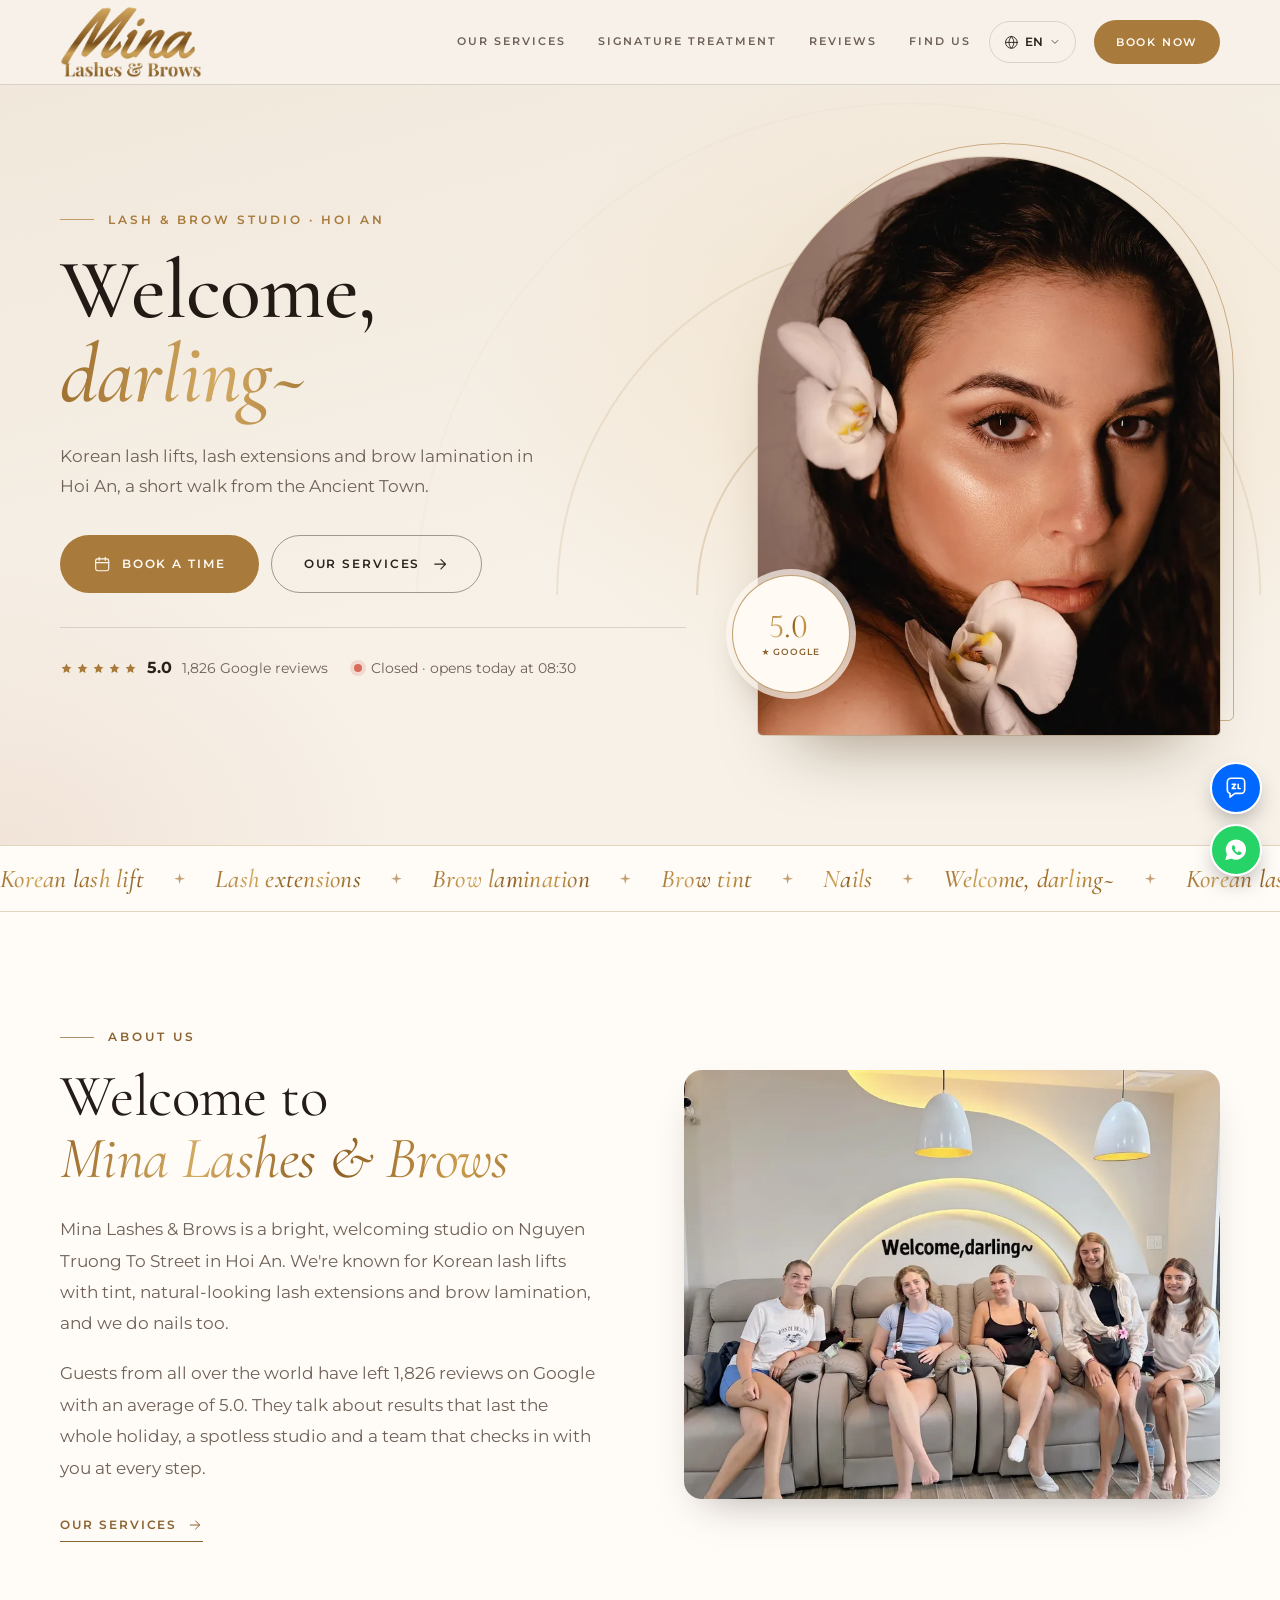
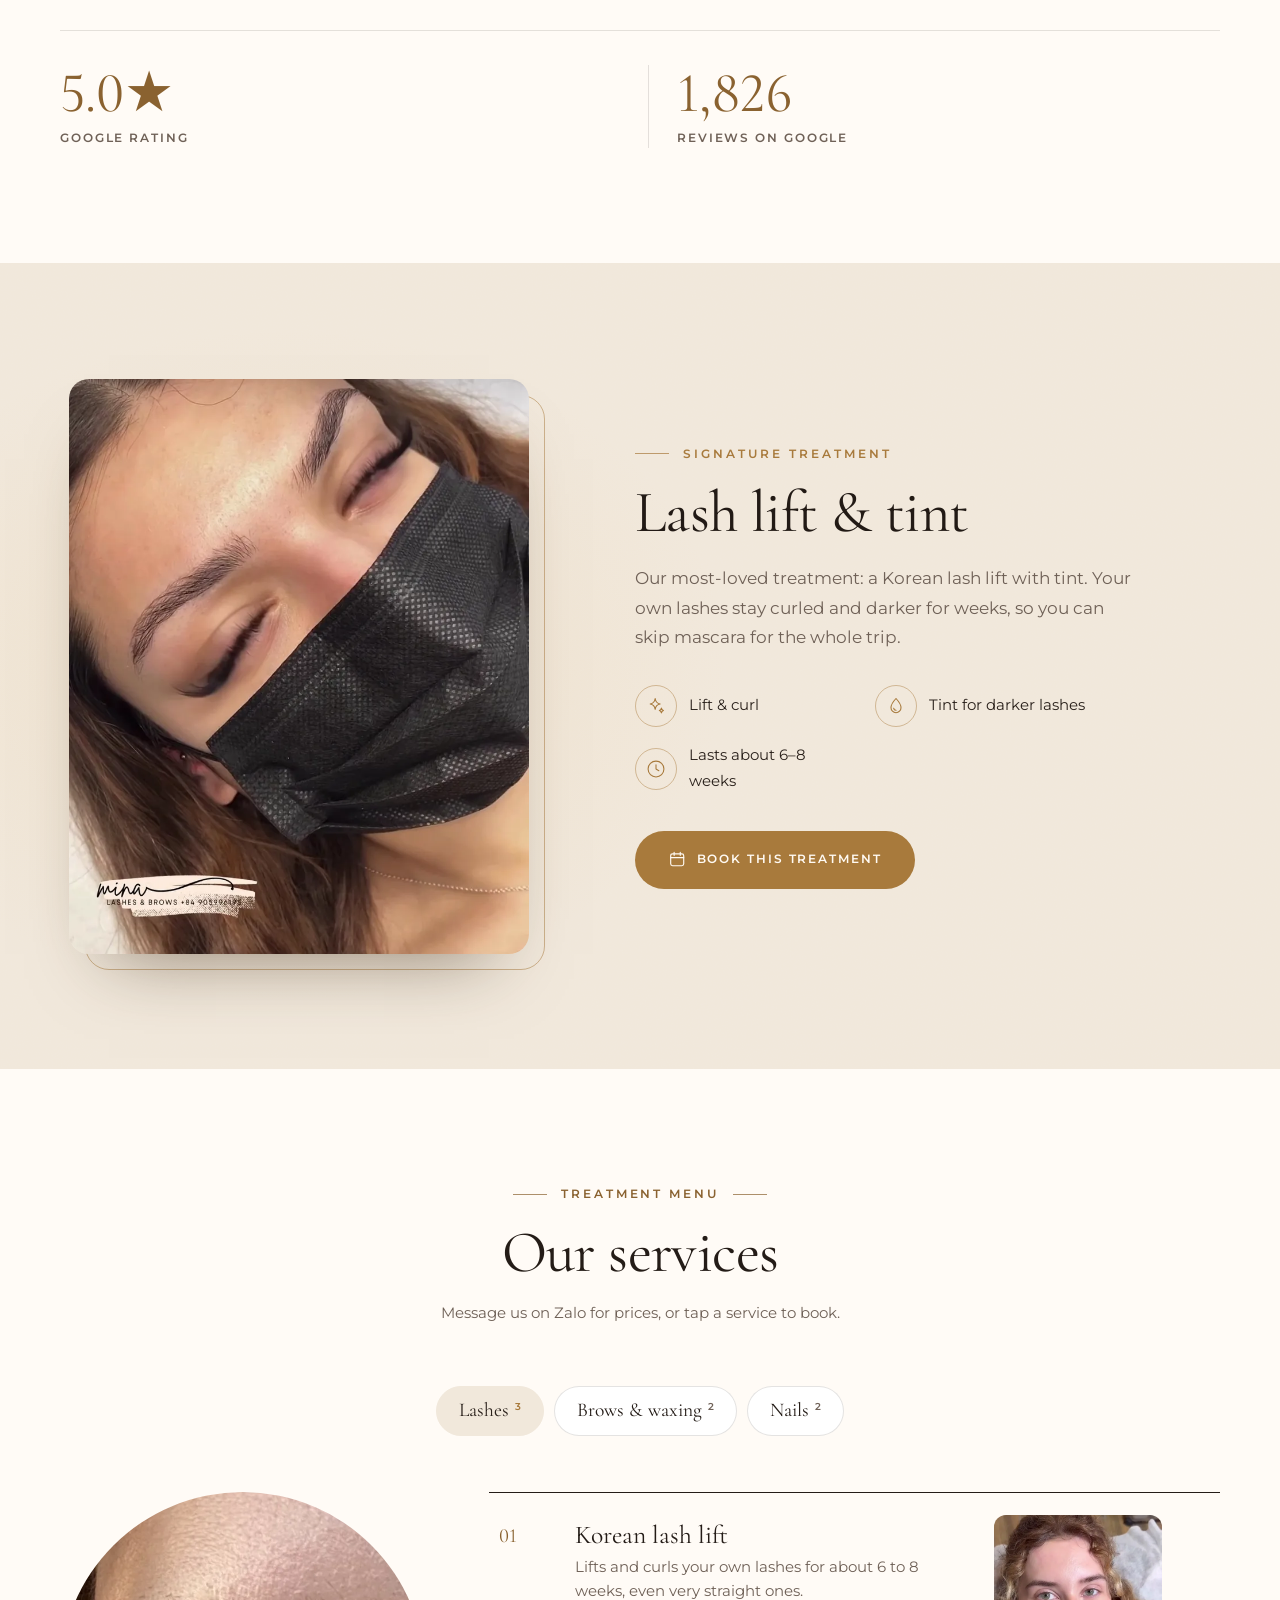
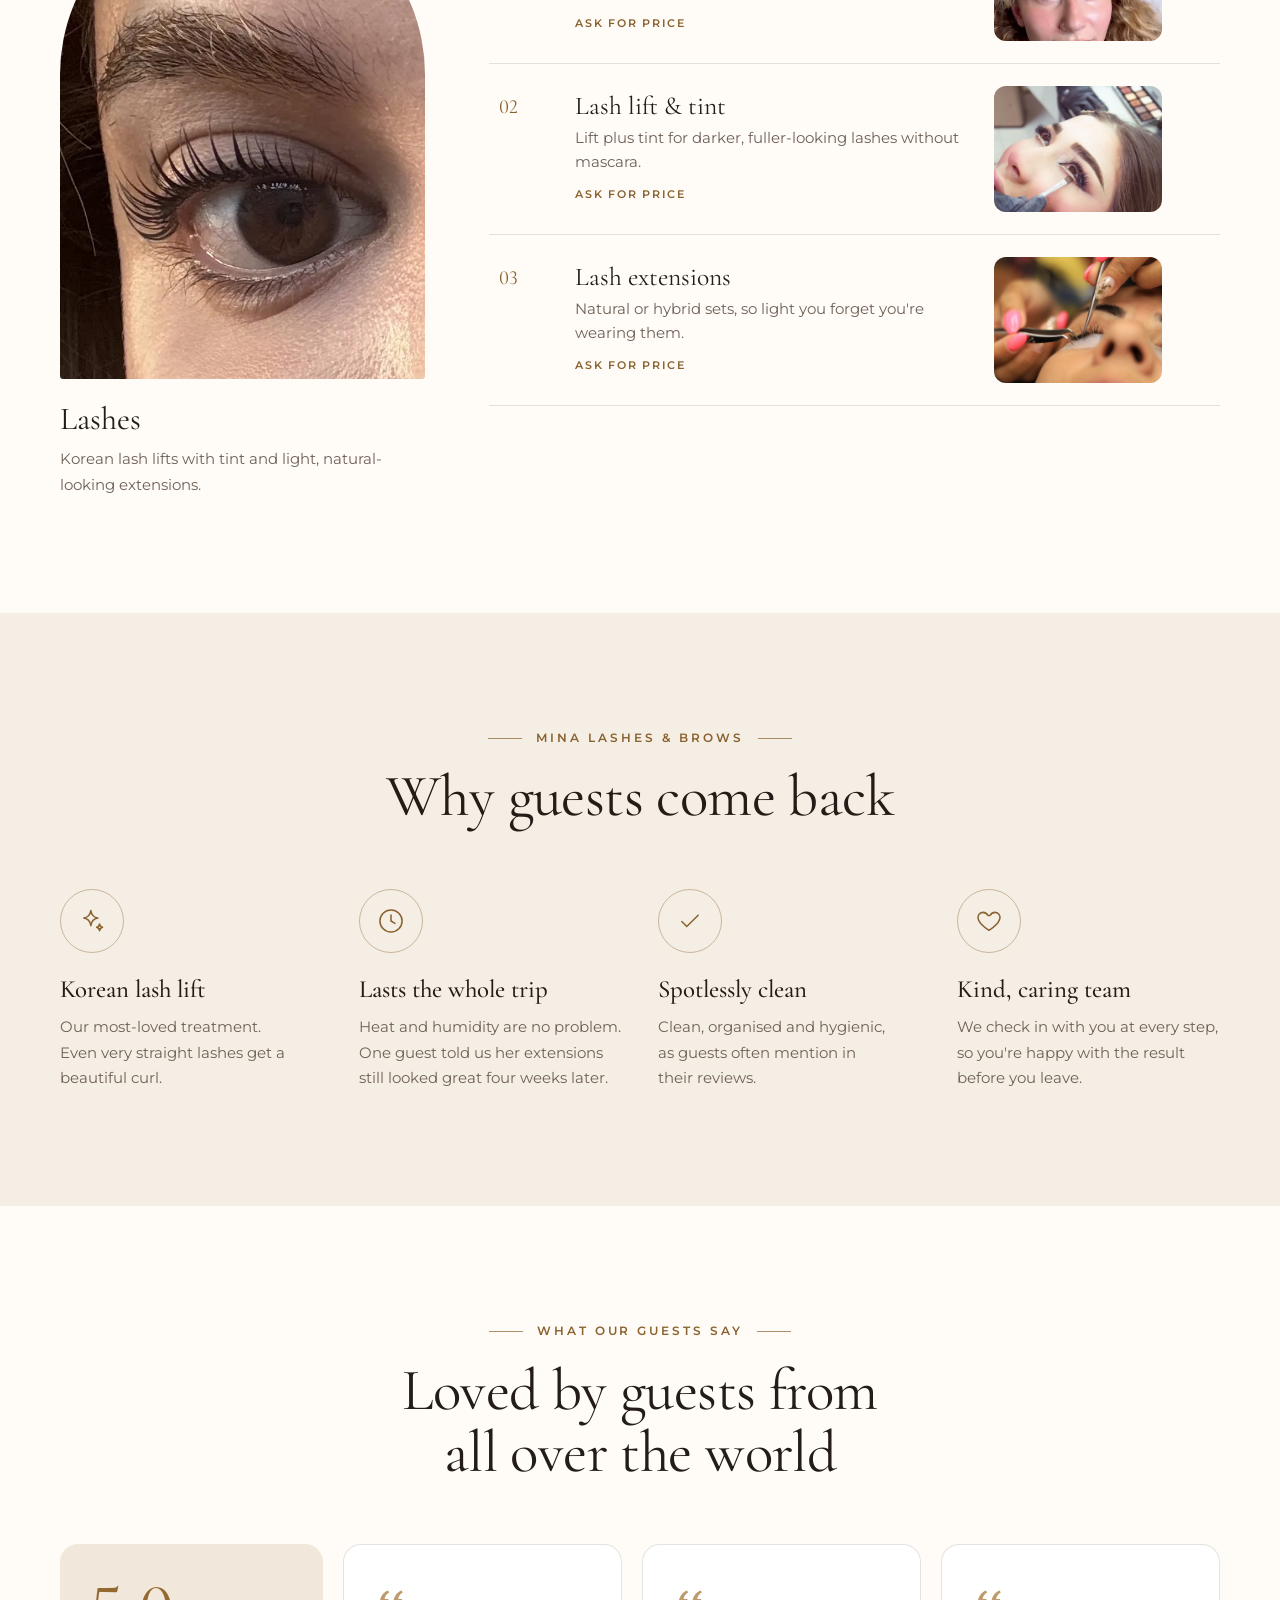
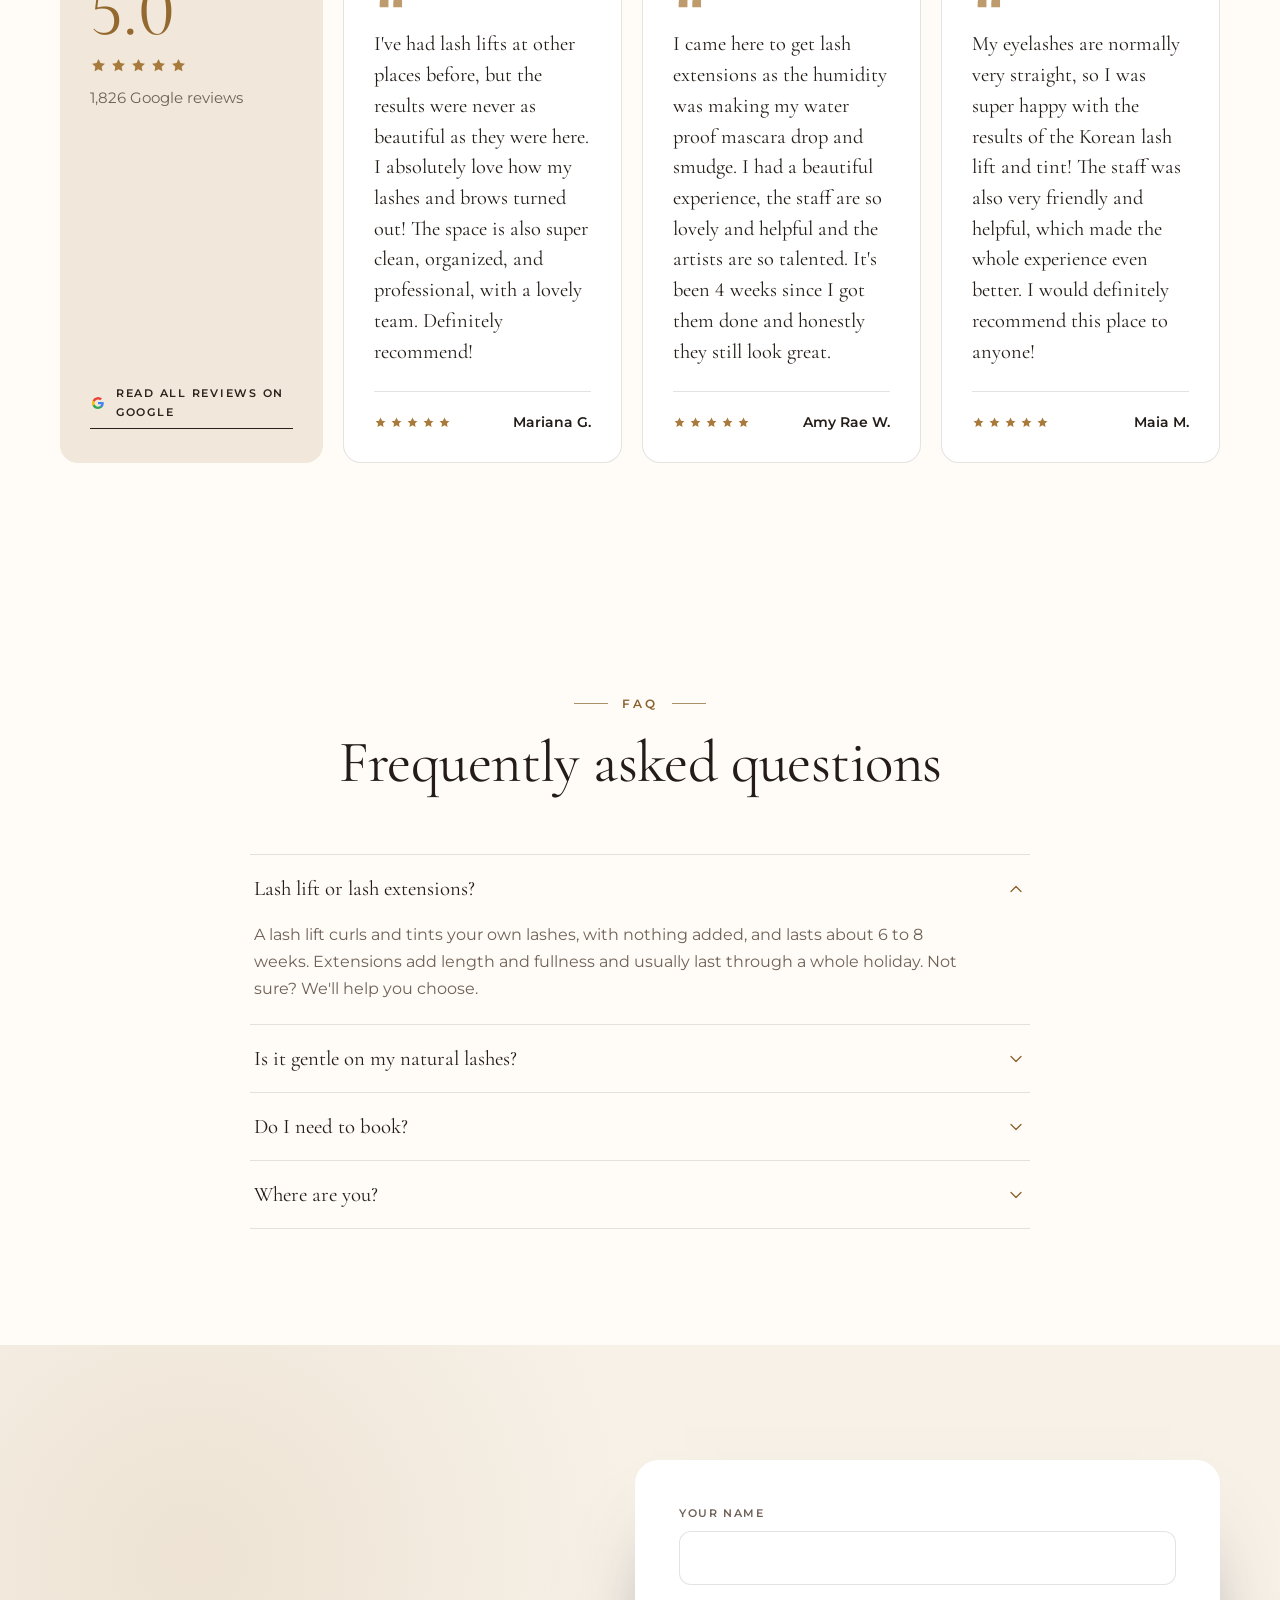
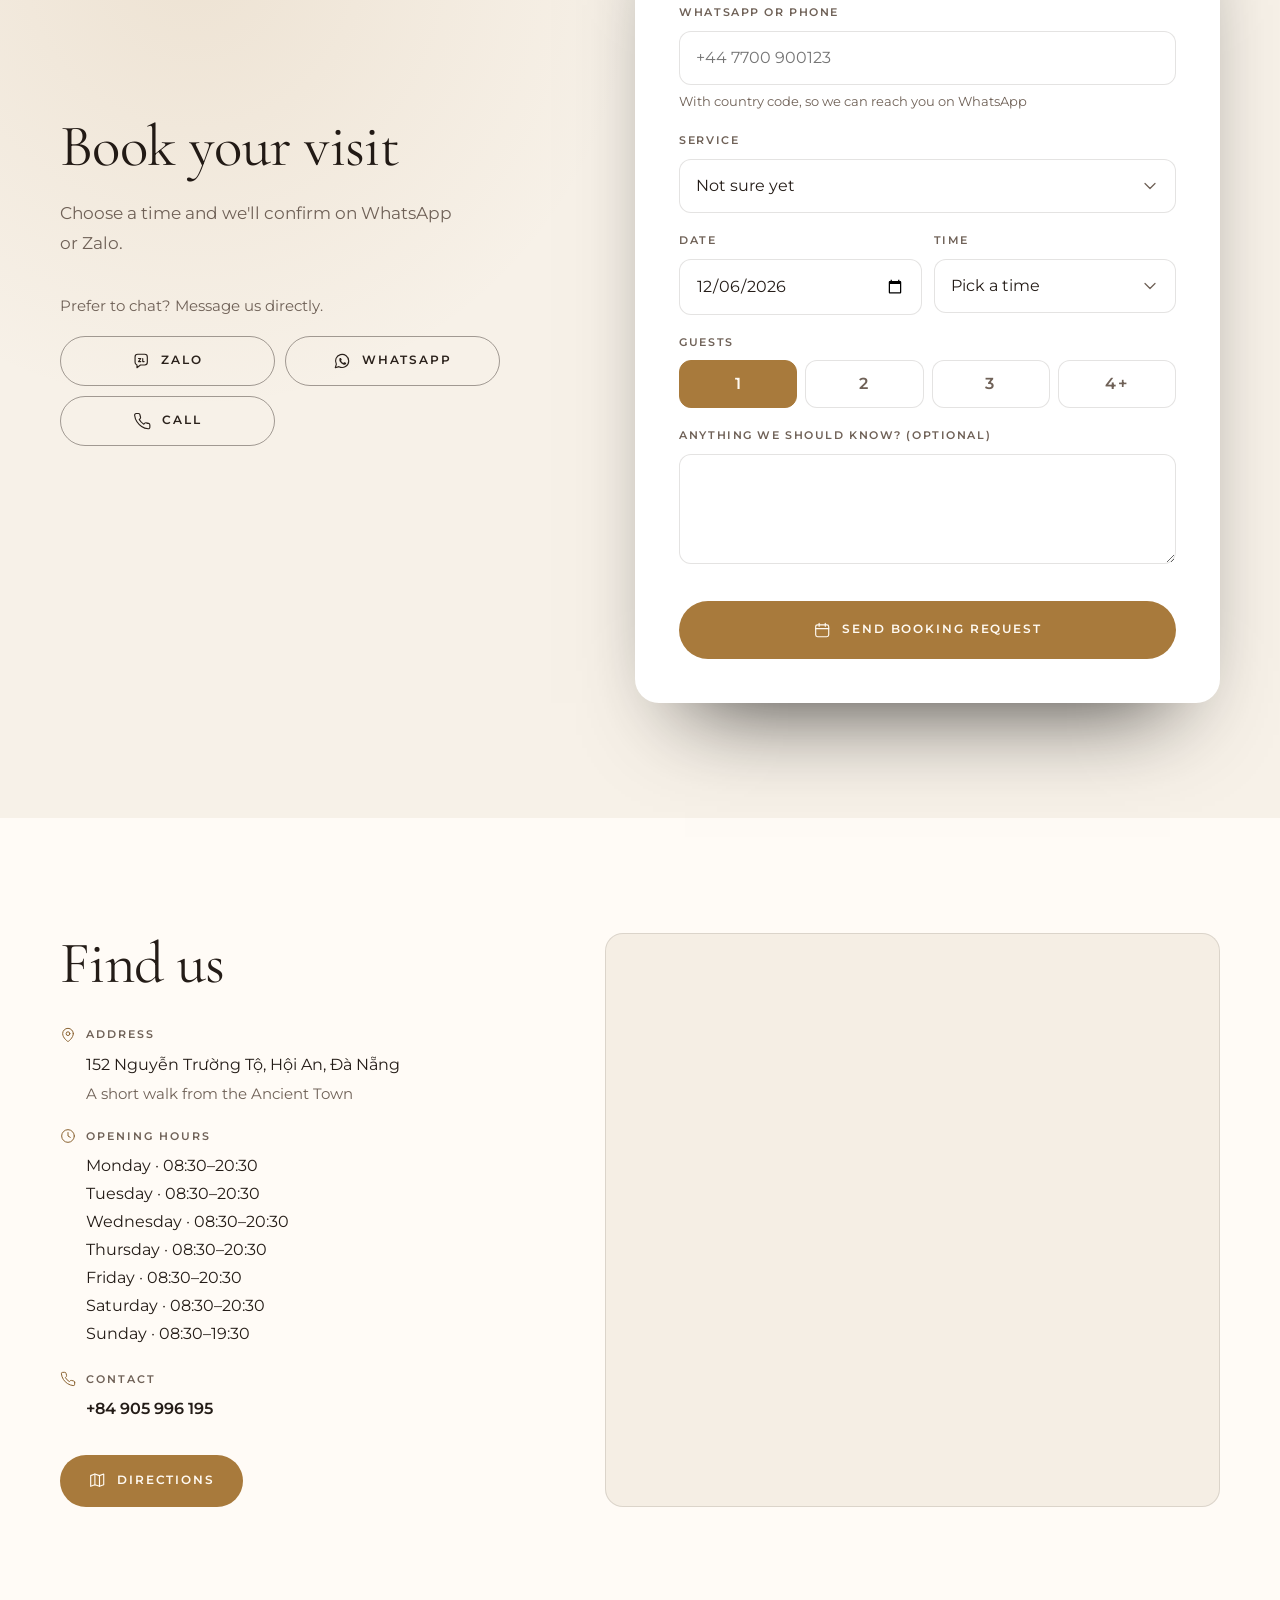
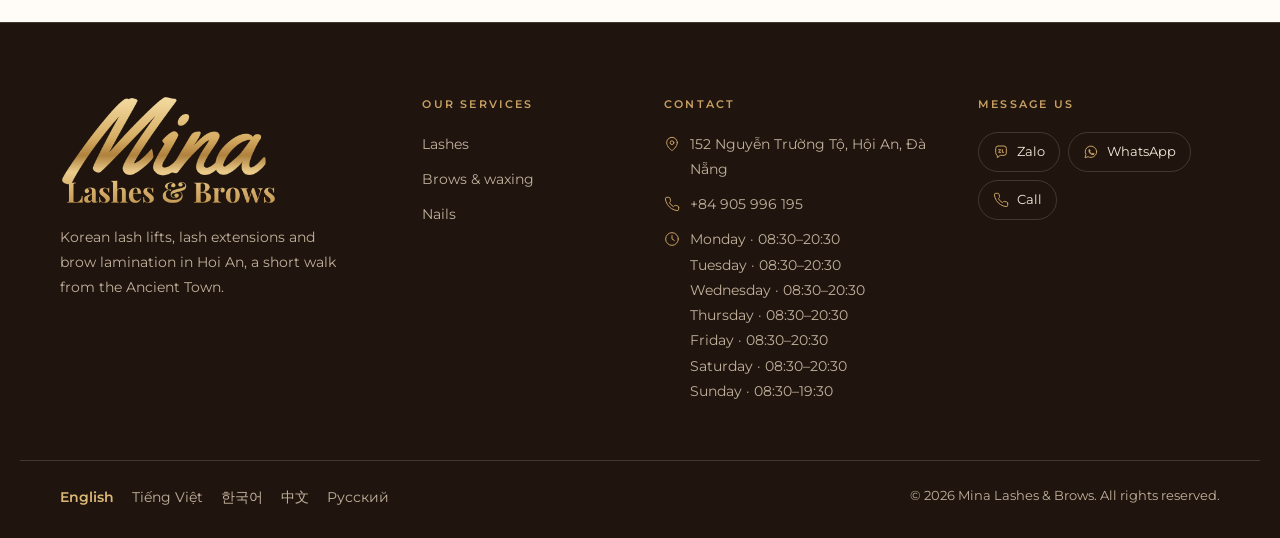
==== commit 2920bca8: "Update mina-eyelash preview site Co-Authored-By: Claude Opus 5.5 <noreply@anthropic.com>" ====
--- a/index.html
+++ b/index.html
@@ -21,11 +21,11 @@
 <link rel="preconnect" href="https://fonts.googleapis.com">
 <link rel="preconnect" href="https://fonts.gstatic.com" crossorigin>
 <link rel="stylesheet" href="https://fonts.googleapis.com/css2?family=Cormorant+Garamond:ital,wght@0,400;0,500;0,600;1,400;1,500&amp;family=Montserrat:wght@400;500;600&amp;display=swap">
-<link rel="stylesheet" href="assets/v3.css?v=392ea69a">
+<link rel="stylesheet" href="assets/v3.css?v=c53271b7">
 <style>:root{ --wood:#f7f1e8;--wood-2:#f1e8db;--wood-3:#e6d9c6;--wood-rgb:247,241,232;--cream:#fffbf6;--cream-2:#f5eee4;--paper:#ffffff;--ink:#241c17;--ink-rgb:36,28,23;--muted:#6f6157;--muted-strong:#5e5148;--line:rgba(36,28,23,.12);--on-dark:#2a211b;--on-dark-muted:#6f6157;--on-dark-rgb:42,33,27;--on-dark-head:#221a15;--line-dark:rgba(42,33,27,.14);--gold:#a87a3c;--gold-hi:#93692f;--gold-rgb:168,122,60;--btn-ink:#fffaf3;--gold-deep:#8a6230;--glow-rgb:232,190,120;--glow2-rgb:222,180,160;--deep-rgb:138,98,48;--slat-rgb:120,90,60 }</style>
 <script>document.documentElement.classList.add("js")</script>
-<link rel="preload" as="image" href="img/hero-1080.webp" imagesrcset="img/hero-800.webp 800w, img/hero-1080.webp 1080w" imagesizes="(min-width: 960px) 40vw, 100vw">
-<script type="application/ld+json">{"@context": "https://schema.org", "@type": "BeautySalon", "name": "Mina Lashes & Brows", "telephone": "+84905996195", "url": "https://romans7997.github.io/mina-eyelash-hoian/", "address": {"@type": "PostalAddress", "streetAddress": "152 Nguyễn Trường Tộ, Hội An, Đà Nẵng", "addressLocality": "Hoi An", "addressCountry": "VN"}, "openingHoursSpecification": [{"@type": "OpeningHoursSpecification", "dayOfWeek": "Monday", "opens": "08:30", "closes": "20:30"}, {"@type": "OpeningHoursSpecification", "dayOfWeek": "Tuesday", "opens": "08:30", "closes": "20:30"}, {"@type": "OpeningHoursSpecification", "dayOfWeek": "Wednesday", "opens": "08:30", "closes": "20:30"}, {"@type": "OpeningHoursSpecification", "dayOfWeek": "Thursday", "opens": "08:30", "closes": "20:30"}, {"@type": "OpeningHoursSpecification", "dayOfWeek": "Friday", "opens": "08:30", "closes": "20:30"}, {"@type": "OpeningHoursSpecification", "dayOfWeek": "Saturday", "opens": "08:30", "closes": "20:30"}, {"@type": "OpeningHoursSpecification", "dayOfWeek": "Sunday", "opens": "08:30", "closes": "19:30"}], "sameAs": ["https://www.facebook.com/eyelashhoian", "https://www.google.com/maps/place/?q=place_id:ChIJb_QB13oNQjERN3Wv3GQzDhs"], "priceRange": "₫₫", "image": "https://romans7997.github.io/mina-eyelash-hoian/img/hero-1080.webp"}</script>
+<link rel="preload" as="image" href="img/hero-1600.webp" imagesrcset="img/hero-800.webp 800w, img/hero-1600.webp 1600w" imagesizes="(min-width: 960px) 40vw, 100vw">
+<script type="application/ld+json">{"@context": "https://schema.org", "@type": "BeautySalon", "name": "Mina Lashes & Brows", "telephone": "+84905996195", "url": "https://romans7997.github.io/mina-eyelash-hoian/", "address": {"@type": "PostalAddress", "streetAddress": "152 Nguyễn Trường Tộ, Hội An, Đà Nẵng", "addressLocality": "Hoi An", "addressCountry": "VN"}, "openingHoursSpecification": [{"@type": "OpeningHoursSpecification", "dayOfWeek": "Monday", "opens": "08:30", "closes": "20:30"}, {"@type": "OpeningHoursSpecification", "dayOfWeek": "Tuesday", "opens": "08:30", "closes": "20:30"}, {"@type": "OpeningHoursSpecification", "dayOfWeek": "Wednesday", "opens": "08:30", "closes": "20:30"}, {"@type": "OpeningHoursSpecification", "dayOfWeek": "Thursday", "opens": "08:30", "closes": "20:30"}, {"@type": "OpeningHoursSpecification", "dayOfWeek": "Friday", "opens": "08:30", "closes": "20:30"}, {"@type": "OpeningHoursSpecification", "dayOfWeek": "Saturday", "opens": "08:30", "closes": "20:30"}, {"@type": "OpeningHoursSpecification", "dayOfWeek": "Sunday", "opens": "08:30", "closes": "19:30"}], "sameAs": ["https://www.facebook.com/eyelashhoian", "https://www.google.com/maps/place/?q=place_id:ChIJb_QB13oNQjERN3Wv3GQzDhs"], "priceRange": "₫₫", "image": "https://romans7997.github.io/mina-eyelash-hoian/img/hero-1600.webp"}</script>
 <script type="application/ld+json">{"@context": "https://schema.org", "@type": "FAQPage", "mainEntity": [{"@type": "Question", "name": "Lash lift or lash extensions?", "acceptedAnswer": {"@type": "Answer", "text": "A lash lift curls and tints your own lashes, with nothing added, and lasts about 6 to 8 weeks. Extensions add length and fullness and usually last through a whole holiday. Not sure? We'll help you choose."}}, {"@type": "Question", "name": "Is it gentle on my natural lashes?", "acceptedAnswer": {"@type": "Answer", "text": "We work gently and check how you feel throughout. A lift doesn't add anything to your lashes, and our extensions are light and comfortable to wear."}}, {"@type": "Question", "name": "Do I need to book?", "acceptedAnswer": {"@type": "Answer", "text": "Booking is the best way to get the time you want, especially in high season. Choose a time online and we'll confirm on WhatsApp or Zalo."}}, {"@type": "Question", "name": "Where are you?", "acceptedAnswer": {"@type": "Answer", "text": "152 Nguyen Truong To, Hoi An, a short walk from the Ancient Town. Open 8:30 to 20:30, Sundays until 19:30."}}]}</script>
 </head>
 <body>
@@ -65,7 +65,7 @@
 <a class="hero-rating" href="https://www.google.com/maps/place/?q=place_id:ChIJb_QB13oNQjERN3Wv3GQzDhs" target="_blank" rel="noopener"><span class="stars xs" role="img" aria-label="5.0 / 5"><svg class="st" viewBox="0 0 24 24" aria-hidden="true" focusable="false"><path class="fill" d="M12 2.8l2.8 5.8 6.3.9-4.6 4.4 1.1 6.3L12 17.2l-5.6 3 1.1-6.3L2.9 9.5l6.3-.9z"/></svg><svg class="st" viewBox="0 0 24 24" aria-hidden="true" focusable="false"><path class="fill" d="M12 2.8l2.8 5.8 6.3.9-4.6 4.4 1.1 6.3L12 17.2l-5.6 3 1.1-6.3L2.9 9.5l6.3-.9z"/></svg><svg class="st" viewBox="0 0 24 24" aria-hidden="true" focusable="false"><path class="fill" d="M12 2.8l2.8 5.8 6.3.9-4.6 4.4 1.1 6.3L12 17.2l-5.6 3 1.1-6.3L2.9 9.5l6.3-.9z"/></svg><svg class="st" viewBox="0 0 24 24" aria-hidden="true" focusable="false"><path class="fill" d="M12 2.8l2.8 5.8 6.3.9-4.6 4.4 1.1 6.3L12 17.2l-5.6 3 1.1-6.3L2.9 9.5l6.3-.9z"/></svg><svg class="st" viewBox="0 0 24 24" aria-hidden="true" focusable="false"><path class="fill" d="M12 2.8l2.8 5.8 6.3.9-4.6 4.4 1.1 6.3L12 17.2l-5.6 3 1.1-6.3L2.9 9.5l6.3-.9z"/></svg></span><strong>5.0</strong><span>1,826 Google reviews</span></a><span id="open-status" class="open-status">Monday · 08:30–20:30</span>        </div>
       </div>
       <div class="hero-media">
-        <div class="arch"><img src="img/hero-1080.webp" srcset="img/hero-800.webp 800w, img/hero-1080.webp 1080w" sizes="(min-width: 960px) 40vw, 100vw" alt="" width="1080" height="1920" fetchpriority="high" style="object-position:50% 28%"></div>
+        <div class="arch"><img src="img/hero-1600.webp" srcset="img/hero-800.webp 800w, img/hero-1600.webp 1600w" sizes="(min-width: 960px) 40vw, 100vw" alt="" width="1600" height="2400" fetchpriority="high" style="object-position:50% 30%"></div>
 <div class="seal" aria-hidden="true"><span class="seal-big">5.0</span><span class="seal-small">★ Google</span></div>      </div>
     </div>
   </section>
--- a/assets/v3.css
+++ b/assets/v3.css
@@ -709,6 +709,8 @@
 .dd-note{display:block;margin-top:4px;color:var(--muted);font-size:.92em;line-height:1.5}
 .intro-copy .lead+.lead{margin-top:1.1em}
 
+
+
 /* ==== Cosmic: графит, хром, звёзды (класс t-cosmic) ==== */
 .ticker{position:relative;overflow:hidden;background:var(--wood);border-block:1px solid var(--line-dark);padding:20px 0;color:var(--on-dark)}
 .ticker-track{display:flex;width:max-content;animation:tk-run 42s linear infinite}
@@ -739,14 +741,14 @@
 .t-cosmic .hero-title{font-size:clamp(2.5rem,5.2vw,4.5rem);line-height:1.04}
 .t-cosmic .hero-title em,.t-cosmic .sig-copy h2 em,.t-cosmic .band h2 em,.t-cosmic .seal-big{
   background:var(--chrome);background-size:220% 100%;-webkit-background-clip:text;background-clip:text;color:transparent;-webkit-text-fill-color:transparent}
-.t-cosmic .hero-title em{font-weight:500;padding-bottom:.06em;animation:cb-sheen 10s ease-in-out infinite alternate}
+.t-cosmic .hero-title em{font-weight:500;padding-bottom:.2em;margin-bottom:-.2em;animation:cb-sheen 10s ease-in-out infinite alternate}
 @keyframes cb-sheen{from{background-position:0% 50%}to{background-position:100% 50%}}
 @media (prefers-reduced-motion:reduce){.t-cosmic .hero-title em{animation:none}}
 .t-cosmic:lang(ko) .hero-title,.t-cosmic:lang(zh) .hero-title{font-size:clamp(2.2rem,4.6vw,3.8rem);line-height:1.22;font-weight:500}
 .t-cosmic:lang(ko) h2,.t-cosmic:lang(zh) h2{font-weight:500;line-height:1.28}
 .t-cosmic .intro-copy h2 em{background:linear-gradient(100deg,#1d2027 0%,#6d7480 30%,#262a31 55%,#5b626e 80%,#1d2027 100%);
   -webkit-background-clip:text;background-clip:text;color:transparent;-webkit-text-fill-color:transparent}
-.t-cosmic .ticker-run span{background:var(--chrome);background-size:200% 100%;-webkit-background-clip:text;background-clip:text;color:transparent;-webkit-text-fill-color:transparent}
+.t-cosmic .ticker-run span{background:var(--chrome);background-size:200% 100%;-webkit-background-clip:text;background-clip:text;color:transparent;-webkit-text-fill-color:transparent;padding-bottom:.2em;margin-bottom:-.2em}
 .t-cosmic .ticker{background:#060709}
 .t-cosmic .tk-star{background:#cfd4db}
 
@@ -798,14 +800,14 @@
 @media (min-width:960px){.t-mina .hero::before{left:71%;top:-2%;width:min(1100px,82vw)}}
 .t-mina .hero-title{font-weight:500}
 .t-mina .hero-title em,.t-mina .intro-copy h2 em,.t-mina .seal-big{background:var(--goldtxt);-webkit-background-clip:text;background-clip:text;
-  color:transparent;-webkit-text-fill-color:transparent;padding-right:.1em}
+  color:transparent;-webkit-text-fill-color:transparent;padding:0 .12em .22em 0;margin-bottom:-.22em}
 .t-mina .seal{background:#fffaf3;border:1px solid rgba(var(--gold-rgb),.7);color:var(--gold-deep);
   box-shadow:0 0 0 6px rgba(255,250,243,.7),0 18px 36px -18px rgba(90,60,20,.5)}
 .t-mina .arch{box-shadow:0 40px 70px -40px rgba(70,45,15,.55),0 0 0 1px rgba(var(--gold-rgb),.25)}
 .t-mina .ticker{background:var(--cream);border-color:rgba(var(--gold-rgb),.3);color:var(--gold-deep);padding:16px 0}
 .t-mina .ticker-run{font-family:var(--font-head);font-style:italic;font-weight:500;text-transform:none;letter-spacing:.01em;
   font-size:clamp(1.25rem,2vw,1.75rem);gap:30px;padding-right:30px}
-.t-mina .ticker-run span{background:var(--goldtxt);-webkit-background-clip:text;background-clip:text;color:transparent;-webkit-text-fill-color:transparent}
+.t-mina .ticker-run span{padding-bottom:.2em;margin-bottom:-.2em;background:var(--goldtxt);-webkit-background-clip:text;background-clip:text;color:transparent;-webkit-text-fill-color:transparent}
 .t-mina .tk-star{background:var(--gold);opacity:.7;width:11px;height:11px}
 .t-mina .rv-q{color:rgba(var(--gold-rgb),.75)}
 .t-mina .logo-img{height:72px}
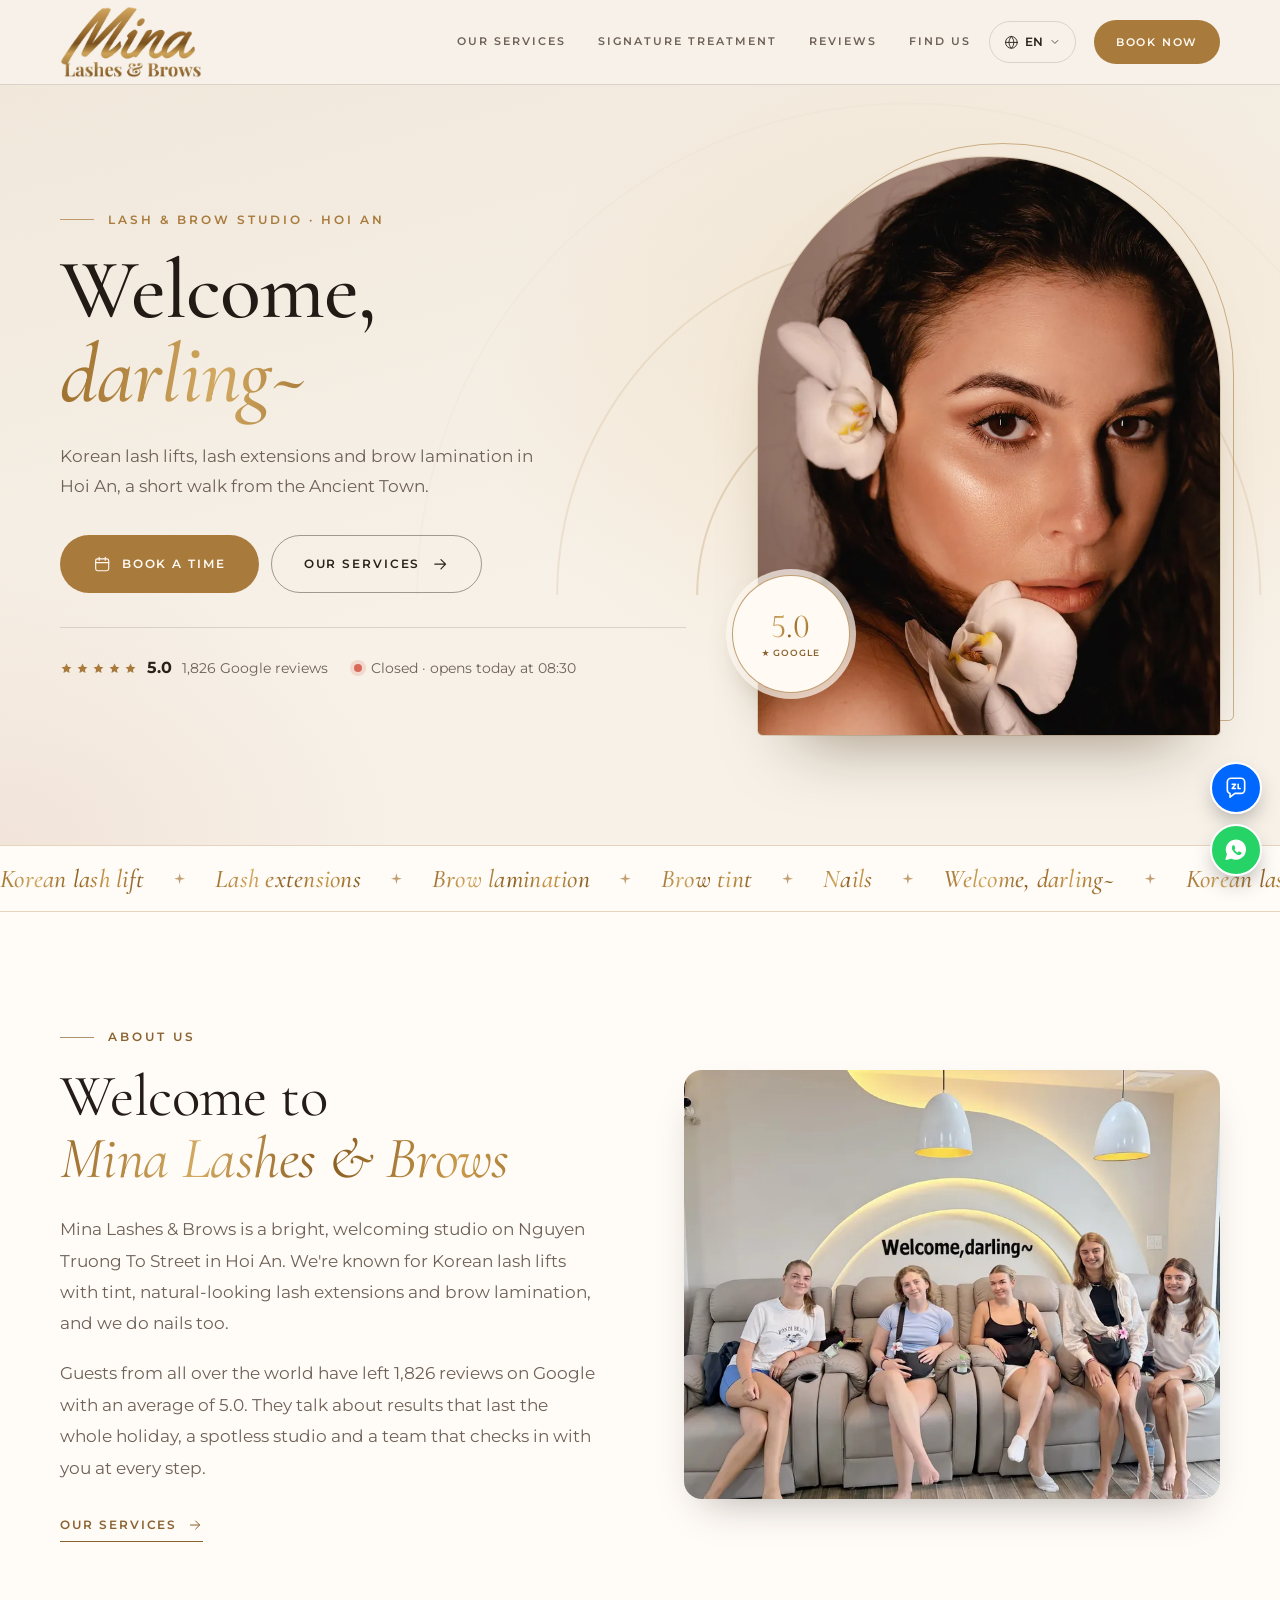
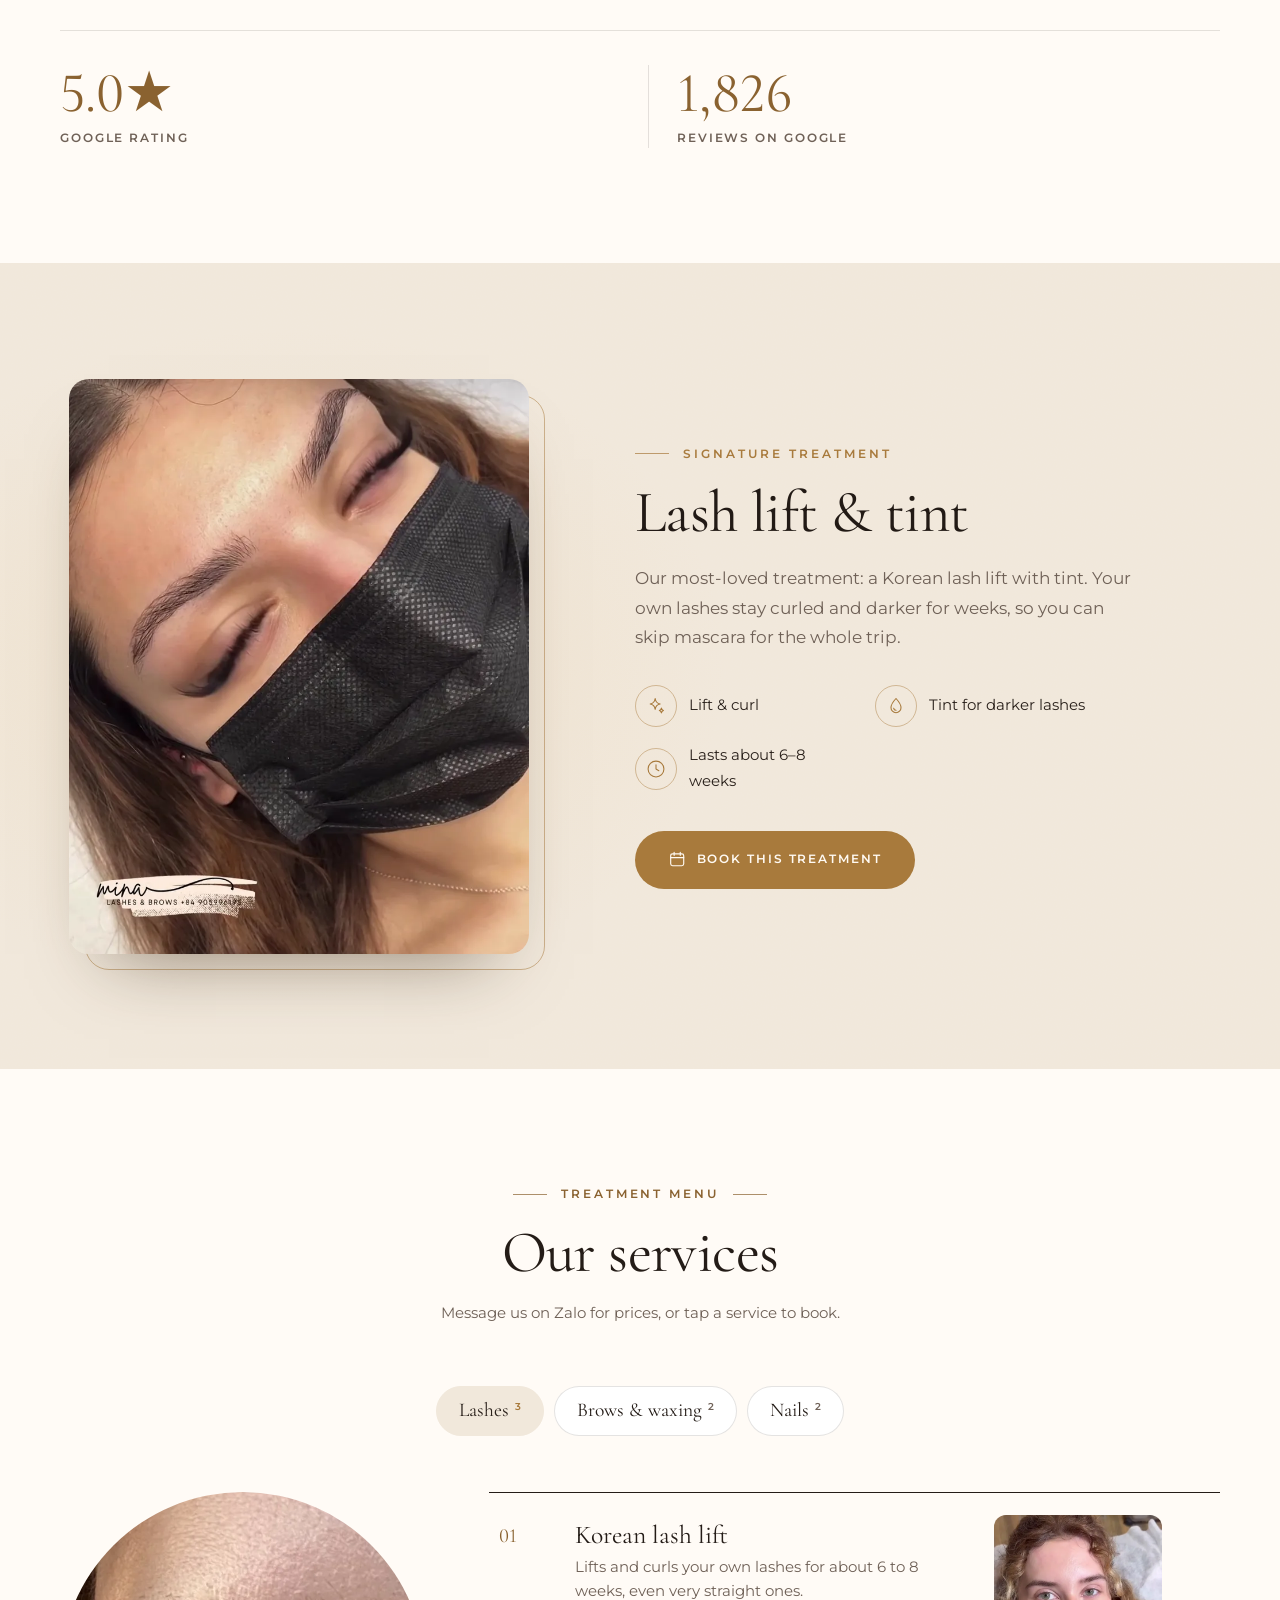
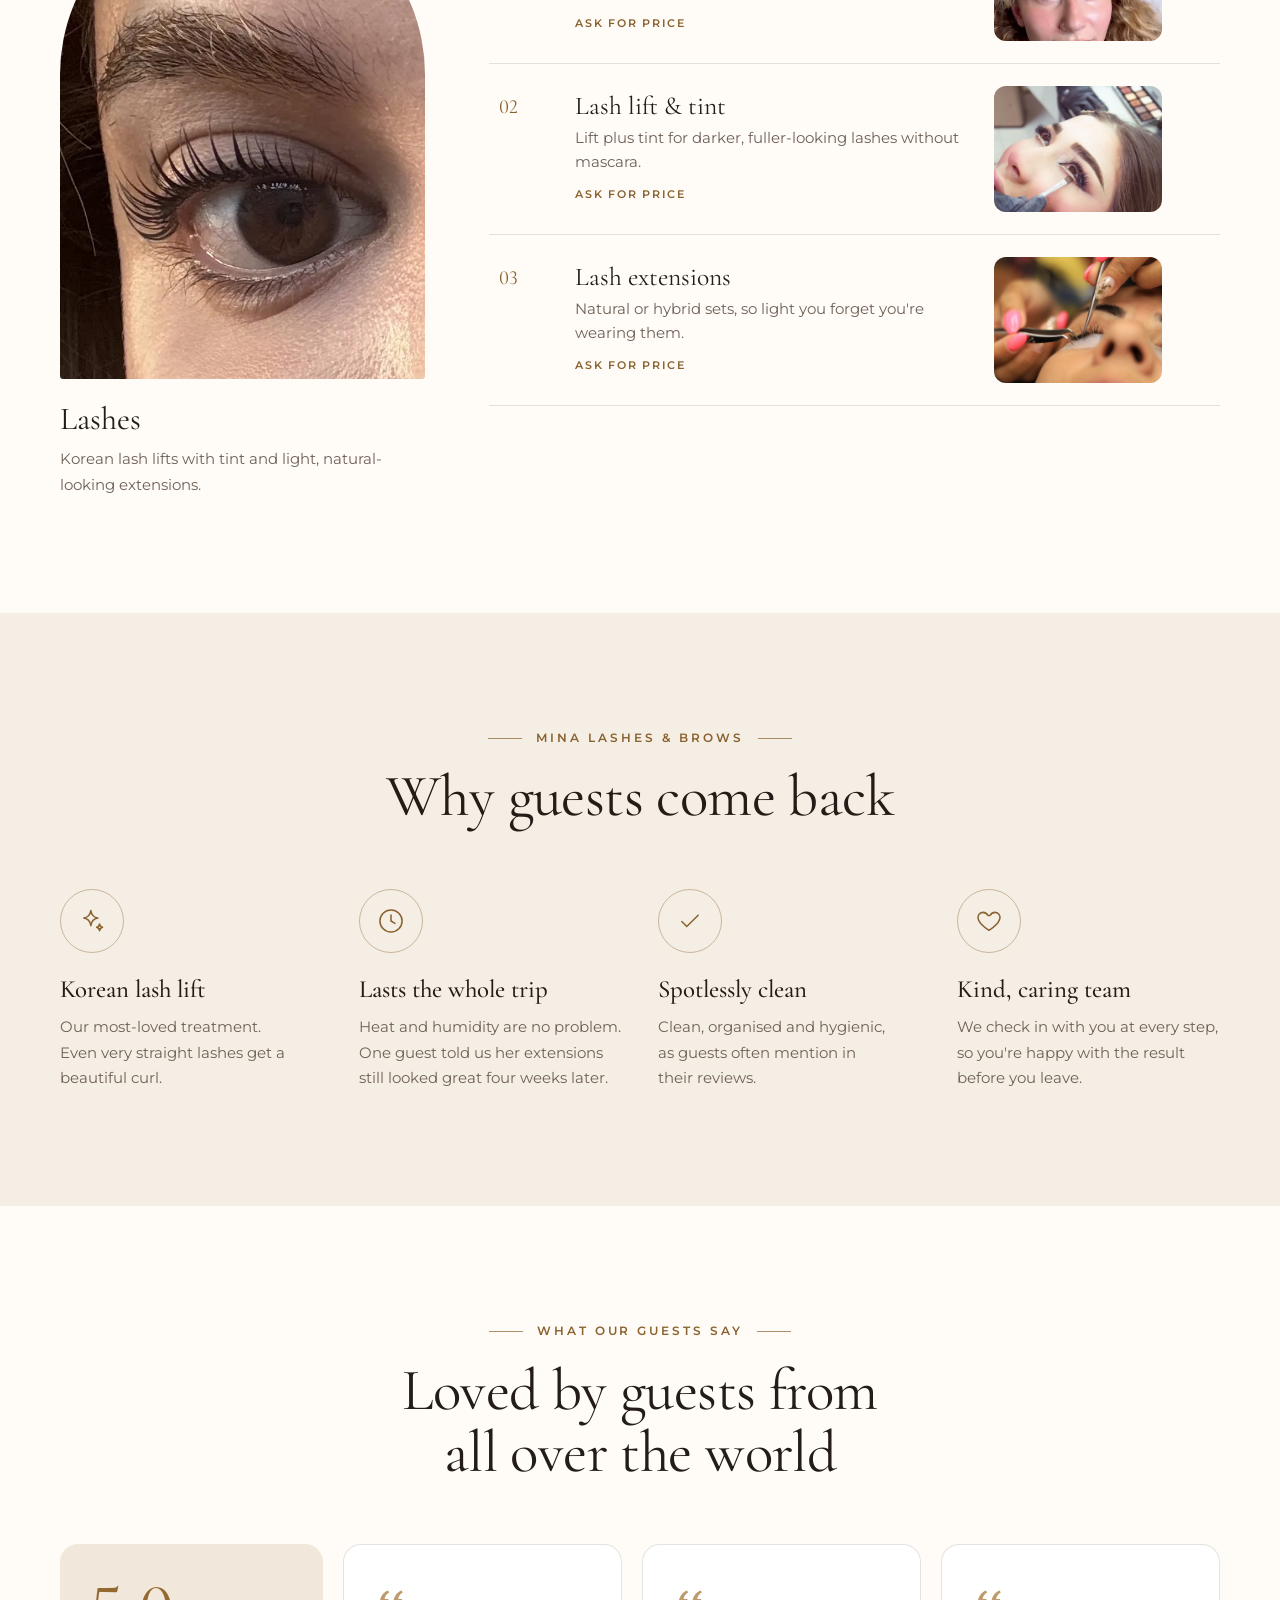
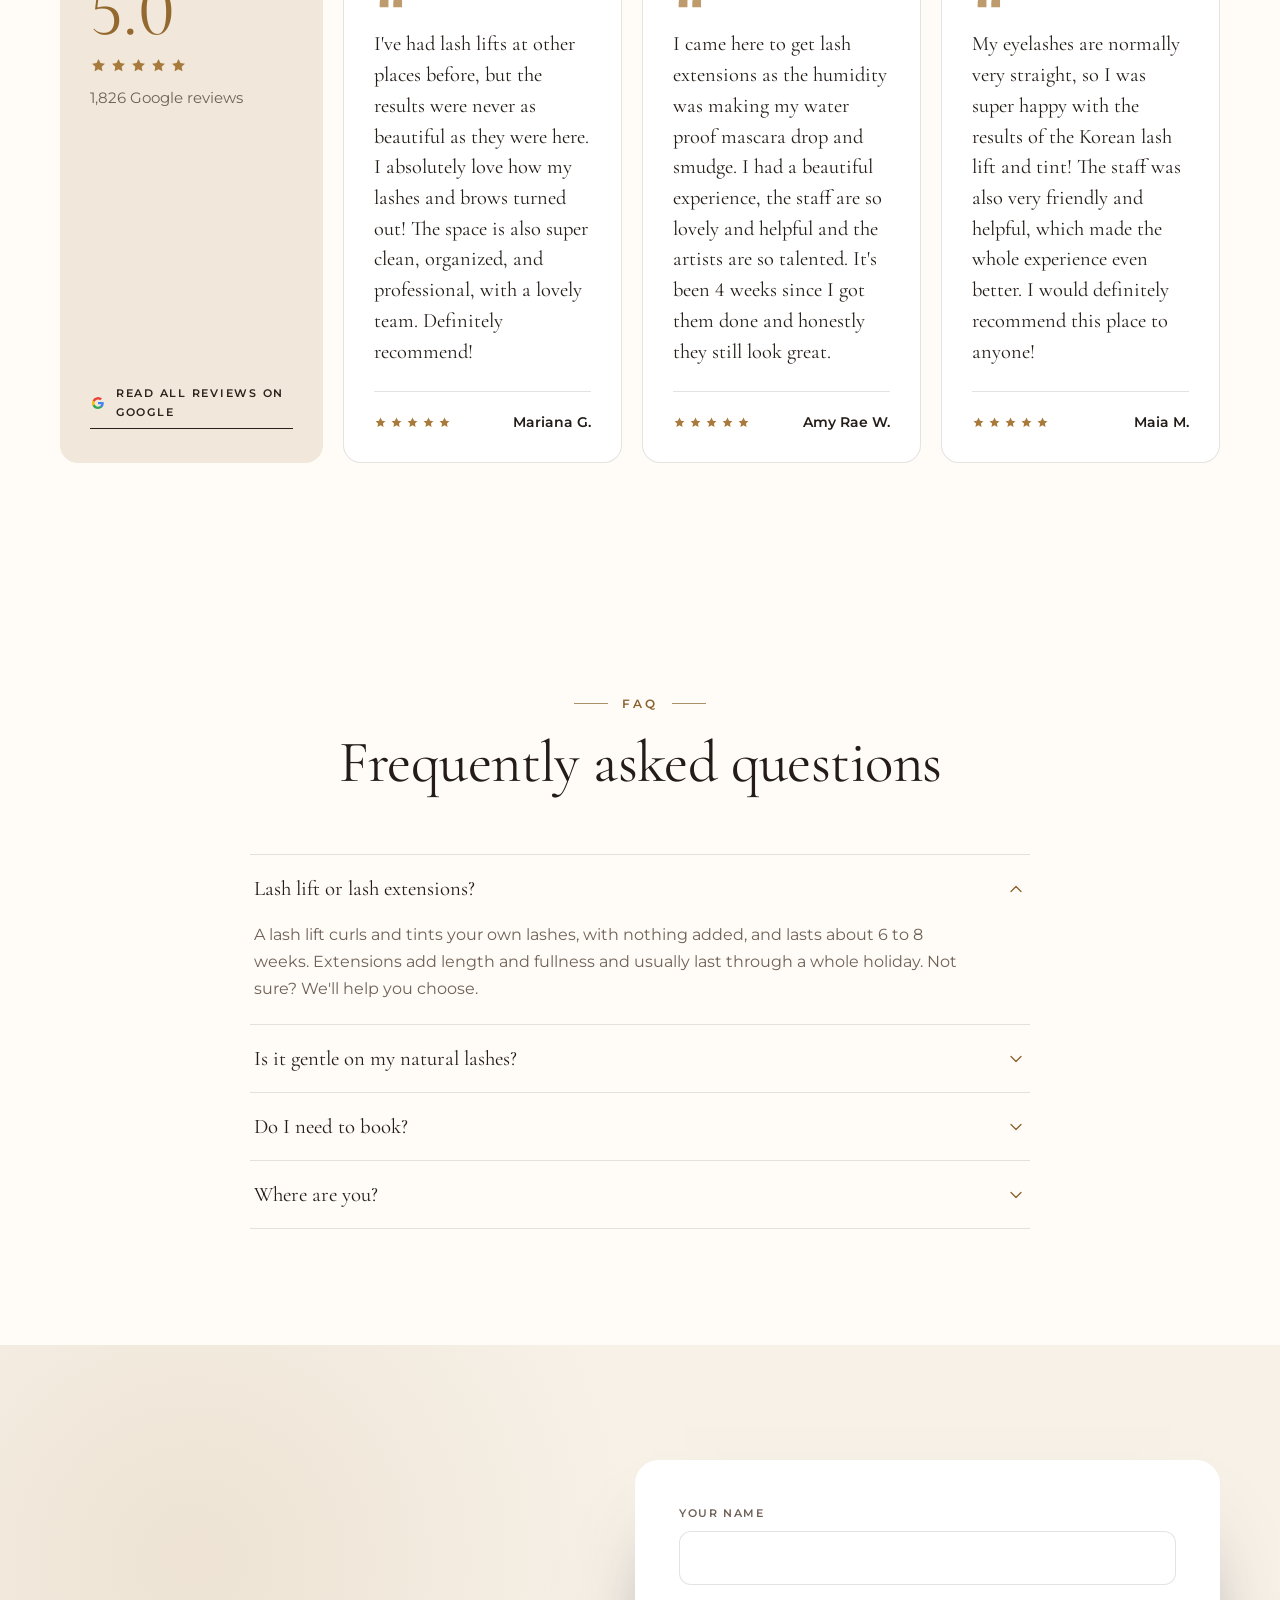
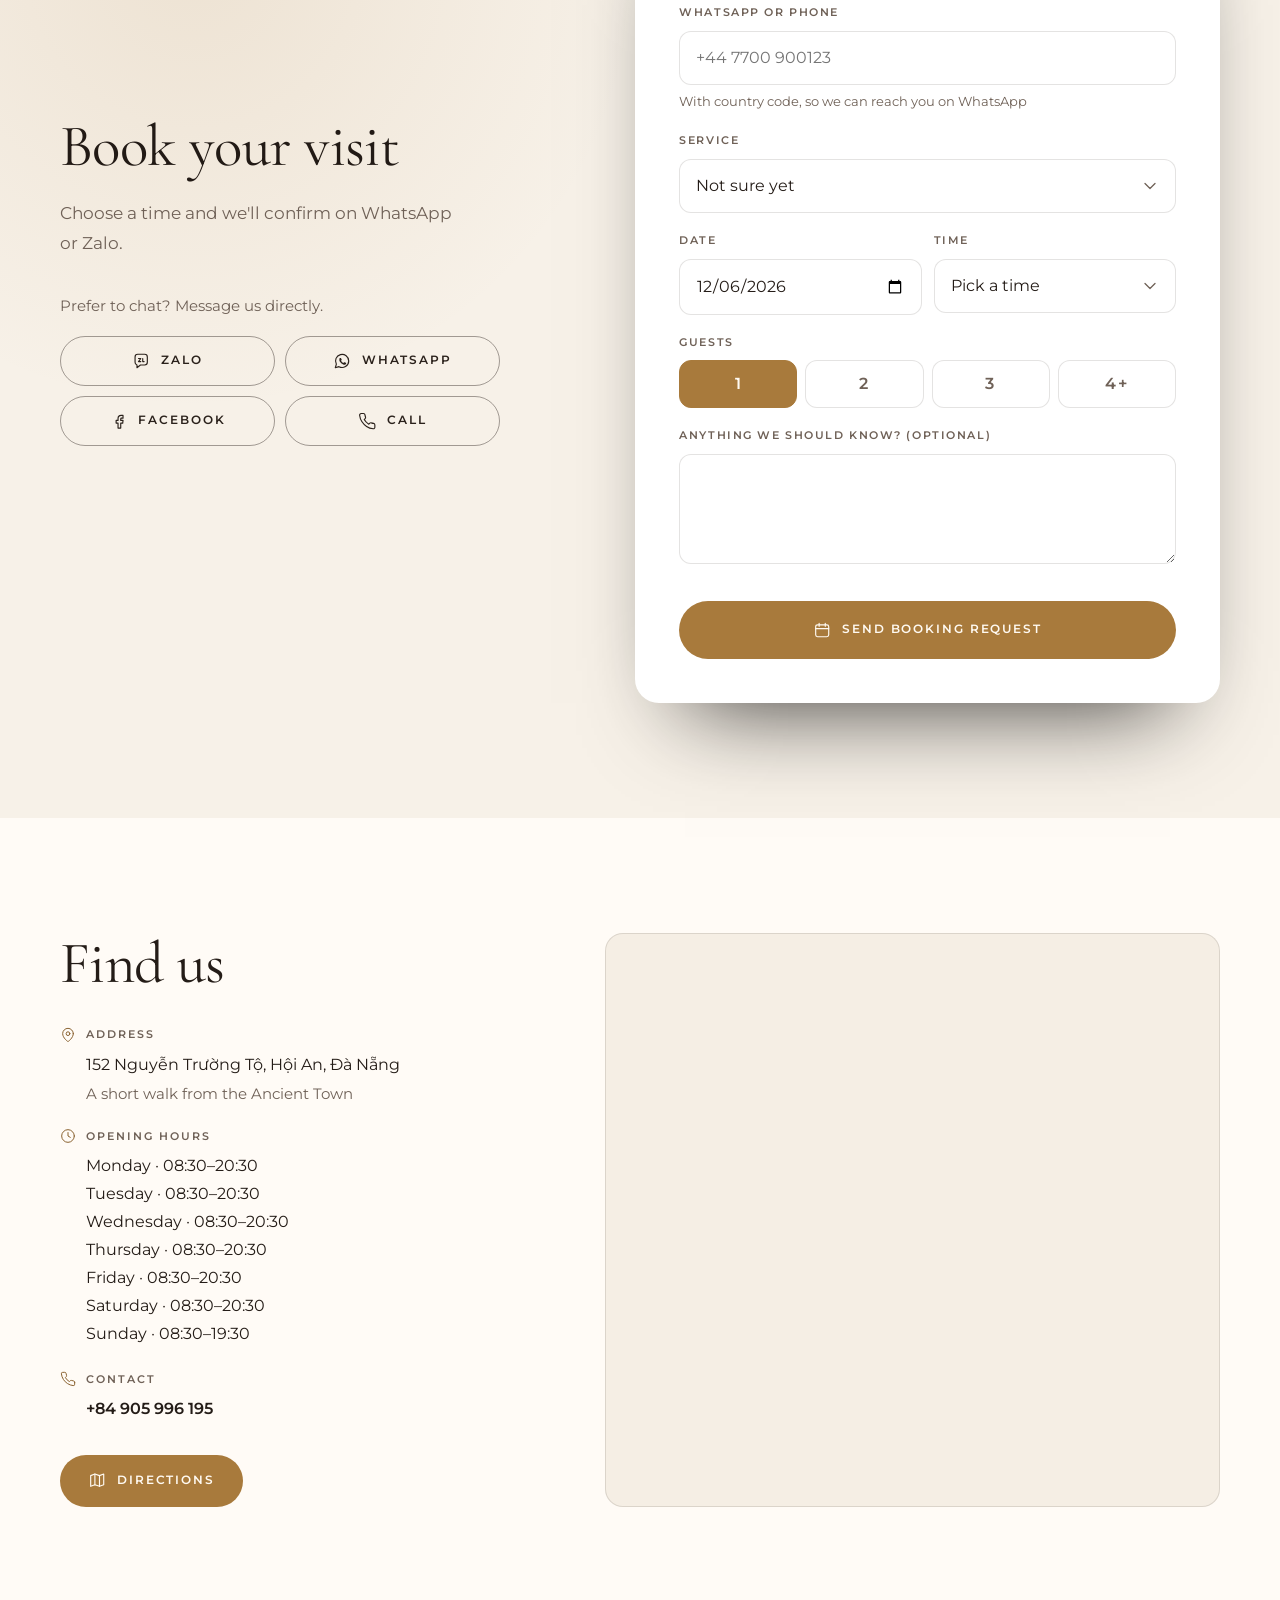
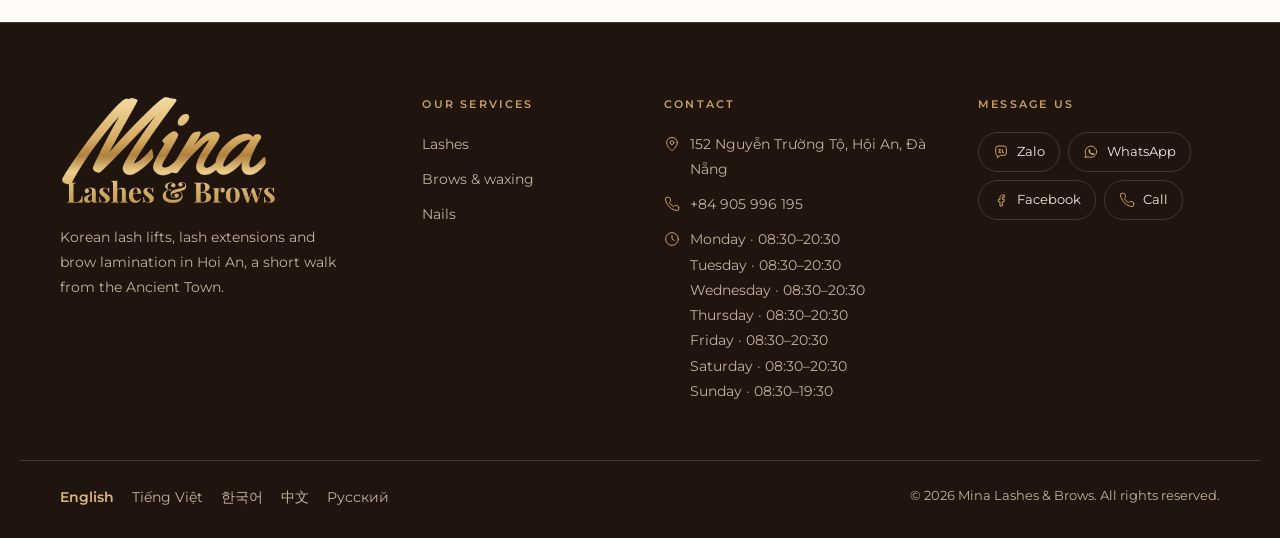
==== commit 809a1dc9: "Update mina-eyelash preview site Co-Authored-By: Claude Opus 5.5 <noreply@anthropic.com>" ====
--- a/index.html
+++ b/index.html
@@ -21,7 +21,7 @@
 <link rel="preconnect" href="https://fonts.googleapis.com">
 <link rel="preconnect" href="https://fonts.gstatic.com" crossorigin>
 <link rel="stylesheet" href="https://fonts.googleapis.com/css2?family=Cormorant+Garamond:ital,wght@0,400;0,500;0,600;1,400;1,500&amp;family=Montserrat:wght@400;500;600&amp;display=swap">
-<link rel="stylesheet" href="assets/v3.css?v=c53271b7">
+<link rel="stylesheet" href="assets/v3.css?v=6aaa0906">
 <style>:root{ --wood:#f7f1e8;--wood-2:#f1e8db;--wood-3:#e6d9c6;--wood-rgb:247,241,232;--cream:#fffbf6;--cream-2:#f5eee4;--paper:#ffffff;--ink:#241c17;--ink-rgb:36,28,23;--muted:#6f6157;--muted-strong:#5e5148;--line:rgba(36,28,23,.12);--on-dark:#2a211b;--on-dark-muted:#6f6157;--on-dark-rgb:42,33,27;--on-dark-head:#221a15;--line-dark:rgba(42,33,27,.14);--gold:#a87a3c;--gold-hi:#93692f;--gold-rgb:168,122,60;--btn-ink:#fffaf3;--gold-deep:#8a6230;--glow-rgb:232,190,120;--glow2-rgb:222,180,160;--deep-rgb:138,98,48;--slat-rgb:120,90,60 }</style>
 <script>document.documentElement.classList.add("js")</script>
 <link rel="preload" as="image" href="img/hero-1600.webp" imagesrcset="img/hero-800.webp 800w, img/hero-1600.webp 1600w" imagesizes="(min-width: 960px) 40vw, 100vw">
@@ -241,7 +241,8 @@
         <h2>Book your visit</h2>
         <p class="book-sub">Choose a time and we&#39;ll confirm on WhatsApp or Zalo.</p>
         <p class="book-or">Prefer to chat? Message us directly.</p>
-        <div class="contact-grid"><a class="btn btn-line-light" href="https://zalo.me/0905996195" target="_blank" rel="noopener"><svg class="ic" viewBox="0 0 24 24" aria-hidden="true" focusable="false"><path d="M4 6.5A3.5 3.5 0 0 1 7.5 3h9A3.5 3.5 0 0 1 20 6.5v7a3.5 3.5 0 0 1-3.5 3.5H11l-4.5 3.5V17A3.5 3.5 0 0 1 4 13.5z"/><path d="M8.5 8.5h3l-3 4h3M14 8.5v4h1.8"/></svg><span>Zalo</span></a><a class="btn btn-line-light" href="https://wa.me/84905996195" target="_blank" rel="noopener"><svg class="ic" viewBox="0 0 24 24" aria-hidden="true" focusable="false"><path d="M20.5 11.6a8.6 8.6 0 0 1-12.7 7.5L3 20.5l1.4-4.6A8.6 8.6 0 1 1 20.5 11.6z"/><path class="fill" d="M8.6 8.3c.2-.5.5-.6.8-.6h.6c.2 0 .4.1.5.4l.8 1.8c.1.2 0 .5-.1.7l-.5.6c-.1.2-.1.4 0 .6.4.8 1.6 2 2.5 2.4.2.1.4.1.6-.1l.6-.7c.2-.2.4-.2.6-.1l1.8.8c.3.1.4.3.4.5 0 .9-.6 1.8-1.7 2-1 .2-2.5-.2-4.4-1.7-1.8-1.5-2.7-3.2-2.8-4.2-.1-.9.2-1.8.3-2.4z"/></svg><span>WhatsApp</span></a><a class="btn btn-line-light" href="tel:+84905996195"><svg class="ic" viewBox="0 0 24 24" aria-hidden="true" focusable="false"><path d="M22 16.9v3a2 2 0 0 1-2.2 2 19.8 19.8 0 0 1-8.6-3.1 19.5 19.5 0 0 1-6-6A19.8 19.8 0 0 1 2.1 4.2 2 2 0 0 1 4.1 2h3a2 2 0 0 1 2 1.7c.1 1 .4 1.9.7 2.8a2 2 0 0 1-.5 2.1L8.1 9.9a16 16 0 0 0 6 6l1.3-1.3a2 2 0 0 1 2.1-.4c.9.3 1.8.6 2.8.7a2 2 0 0 1 1.7 2z"/></svg><span>Call</span></a></div>
+        <div class="contact-grid"><a class="btn btn-line-light" href="https://zalo.me/0905996195" target="_blank" rel="noopener"><svg class="ic" viewBox="0 0 24 24" aria-hidden="true" focusable="false"><path d="M4 6.5A3.5 3.5 0 0 1 7.5 3h9A3.5 3.5 0 0 1 20 6.5v7a3.5 3.5 0 0 1-3.5 3.5H11l-4.5 3.5V17A3.5 3.5 0 0 1 4 13.5z"/><path d="M8.5 8.5h3l-3 4h3M14 8.5v4h1.8"/></svg><span>Zalo</span></a><a class="btn btn-line-light" href="https://wa.me/84905996195" target="_blank" rel="noopener"><svg class="ic" viewBox="0 0 24 24" aria-hidden="true" focusable="false"><path d="M20.5 11.6a8.6 8.6 0 0 1-12.7 7.5L3 20.5l1.4-4.6A8.6 8.6 0 1 1 20.5 11.6z"/><path class="fill" d="M8.6 8.3c.2-.5.5-.6.8-.6h.6c.2 0 .4.1.5.4l.8 1.8c.1.2 0 .5-.1.7l-.5.6c-.1.2-.1.4 0 .6.4.8 1.6 2 2.5 2.4.2.1.4.1.6-.1l.6-.7c.2-.2.4-.2.6-.1l1.8.8c.3.1.4.3.4.5 0 .9-.6 1.8-1.7 2-1 .2-2.5-.2-4.4-1.7-1.8-1.5-2.7-3.2-2.8-4.2-.1-.9.2-1.8.3-2.4z"/></svg><span>WhatsApp</span></a>
+<a class="btn btn-line-light" href="https://www.facebook.com/eyelashhoian" target="_blank" rel="noopener"><svg class="ic" viewBox="0 0 24 24" aria-hidden="true" focusable="false"><path d="M14.5 8H17V4.5h-2.5c-2.5 0-4 1.6-4 4.1V11H8v3.5h2.5V21H14v-6.5h2.6l.4-3.5h-3V9c0-.6.4-1 1-1z"/></svg><span>Facebook</span></a><a class="btn btn-line-light" href="tel:+84905996195"><svg class="ic" viewBox="0 0 24 24" aria-hidden="true" focusable="false"><path d="M22 16.9v3a2 2 0 0 1-2.2 2 19.8 19.8 0 0 1-8.6-3.1 19.5 19.5 0 0 1-6-6A19.8 19.8 0 0 1 2.1 4.2 2 2 0 0 1 4.1 2h3a2 2 0 0 1 2 1.7c.1 1 .4 1.9.7 2.8a2 2 0 0 1-.5 2.1L8.1 9.9a16 16 0 0 0 6 6l1.3-1.3a2 2 0 0 1 2.1-.4c.9.3 1.8.6 2.8.7a2 2 0 0 1 1.7 2z"/></svg><span>Call</span></a></div>
       </div>
       <div class="book-card">
         <form class="book-form" id="book-form" novalidate>
@@ -357,7 +358,8 @@
     </div>
     <div class="footer-col">
       <h4>Message us</h4>
-      <div class="footer-msg"><a class="chip" href="https://zalo.me/0905996195" target="_blank" rel="noopener"><svg class="ic" viewBox="0 0 24 24" aria-hidden="true" focusable="false"><path d="M4 6.5A3.5 3.5 0 0 1 7.5 3h9A3.5 3.5 0 0 1 20 6.5v7a3.5 3.5 0 0 1-3.5 3.5H11l-4.5 3.5V17A3.5 3.5 0 0 1 4 13.5z"/><path d="M8.5 8.5h3l-3 4h3M14 8.5v4h1.8"/></svg><span>Zalo</span></a><a class="chip" href="https://wa.me/84905996195" target="_blank" rel="noopener"><svg class="ic" viewBox="0 0 24 24" aria-hidden="true" focusable="false"><path d="M20.5 11.6a8.6 8.6 0 0 1-12.7 7.5L3 20.5l1.4-4.6A8.6 8.6 0 1 1 20.5 11.6z"/><path class="fill" d="M8.6 8.3c.2-.5.5-.6.8-.6h.6c.2 0 .4.1.5.4l.8 1.8c.1.2 0 .5-.1.7l-.5.6c-.1.2-.1.4 0 .6.4.8 1.6 2 2.5 2.4.2.1.4.1.6-.1l.6-.7c.2-.2.4-.2.6-.1l1.8.8c.3.1.4.3.4.5 0 .9-.6 1.8-1.7 2-1 .2-2.5-.2-4.4-1.7-1.8-1.5-2.7-3.2-2.8-4.2-.1-.9.2-1.8.3-2.4z"/></svg><span>WhatsApp</span></a><a class="chip" href="tel:+84905996195"><svg class="ic" viewBox="0 0 24 24" aria-hidden="true" focusable="false"><path d="M22 16.9v3a2 2 0 0 1-2.2 2 19.8 19.8 0 0 1-8.6-3.1 19.5 19.5 0 0 1-6-6A19.8 19.8 0 0 1 2.1 4.2 2 2 0 0 1 4.1 2h3a2 2 0 0 1 2 1.7c.1 1 .4 1.9.7 2.8a2 2 0 0 1-.5 2.1L8.1 9.9a16 16 0 0 0 6 6l1.3-1.3a2 2 0 0 1 2.1-.4c.9.3 1.8.6 2.8.7a2 2 0 0 1 1.7 2z"/></svg><span>Call</span></a></div>
+      <div class="footer-msg"><a class="chip" href="https://zalo.me/0905996195" target="_blank" rel="noopener"><svg class="ic" viewBox="0 0 24 24" aria-hidden="true" focusable="false"><path d="M4 6.5A3.5 3.5 0 0 1 7.5 3h9A3.5 3.5 0 0 1 20 6.5v7a3.5 3.5 0 0 1-3.5 3.5H11l-4.5 3.5V17A3.5 3.5 0 0 1 4 13.5z"/><path d="M8.5 8.5h3l-3 4h3M14 8.5v4h1.8"/></svg><span>Zalo</span></a><a class="chip" href="https://wa.me/84905996195" target="_blank" rel="noopener"><svg class="ic" viewBox="0 0 24 24" aria-hidden="true" focusable="false"><path d="M20.5 11.6a8.6 8.6 0 0 1-12.7 7.5L3 20.5l1.4-4.6A8.6 8.6 0 1 1 20.5 11.6z"/><path class="fill" d="M8.6 8.3c.2-.5.5-.6.8-.6h.6c.2 0 .4.1.5.4l.8 1.8c.1.2 0 .5-.1.7l-.5.6c-.1.2-.1.4 0 .6.4.8 1.6 2 2.5 2.4.2.1.4.1.6-.1l.6-.7c.2-.2.4-.2.6-.1l1.8.8c.3.1.4.3.4.5 0 .9-.6 1.8-1.7 2-1 .2-2.5-.2-4.4-1.7-1.8-1.5-2.7-3.2-2.8-4.2-.1-.9.2-1.8.3-2.4z"/></svg><span>WhatsApp</span></a>
+<a class="chip" href="https://www.facebook.com/eyelashhoian" target="_blank" rel="noopener"><svg class="ic" viewBox="0 0 24 24" aria-hidden="true" focusable="false"><path d="M14.5 8H17V4.5h-2.5c-2.5 0-4 1.6-4 4.1V11H8v3.5h2.5V21H14v-6.5h2.6l.4-3.5h-3V9c0-.6.4-1 1-1z"/></svg><span>Facebook</span></a><a class="chip" href="tel:+84905996195"><svg class="ic" viewBox="0 0 24 24" aria-hidden="true" focusable="false"><path d="M22 16.9v3a2 2 0 0 1-2.2 2 19.8 19.8 0 0 1-8.6-3.1 19.5 19.5 0 0 1-6-6A19.8 19.8 0 0 1 2.1 4.2 2 2 0 0 1 4.1 2h3a2 2 0 0 1 2 1.7c.1 1 .4 1.9.7 2.8a2 2 0 0 1-.5 2.1L8.1 9.9a16 16 0 0 0 6 6l1.3-1.3a2 2 0 0 1 2.1-.4c.9.3 1.8.6 2.8.7a2 2 0 0 1 1.7 2z"/></svg><span>Call</span></a></div>
     </div>
   </div>
   <div class="wrap footer-bottom">
@@ -371,10 +373,9 @@
 <a class="ab-main" href="#book"><svg class="ic" viewBox="0 0 24 24" aria-hidden="true" focusable="false"><rect x="3.5" y="5" width="17" height="15.5" rx="2.5"/><path d="M8 3v4M16 3v4M3.5 10h17"/></svg><span>Book now</span></a>  <a class="ab-item" href="tel:+84905996195"><svg class="ic" viewBox="0 0 24 24" aria-hidden="true" focusable="false"><path d="M22 16.9v3a2 2 0 0 1-2.2 2 19.8 19.8 0 0 1-8.6-3.1 19.5 19.5 0 0 1-6-6A19.8 19.8 0 0 1 2.1 4.2 2 2 0 0 1 4.1 2h3a2 2 0 0 1 2 1.7c.1 1 .4 1.9.7 2.8a2 2 0 0 1-.5 2.1L8.1 9.9a16 16 0 0 0 6 6l1.3-1.3a2 2 0 0 1 2.1-.4c.9.3 1.8.6 2.8.7a2 2 0 0 1 1.7 2z"/></svg><span>Call</span></a>
 <a class="ab-item" href="https://www.google.com/maps/dir/?api=1&amp;destination=Mina+Lashes+%26+Brows%2C+152+Nguy%E1%BB%85n+Tr%C6%B0%E1%BB%9Dng+T%E1%BB%99%2C+H%E1%BB%99i+An%2C+%C4%90%C3%A0+N%E1%BA%B5ng&amp;destination_place_id=ChIJb_QB13oNQjERN3Wv3GQzDhs" target="_blank" rel="noopener"><svg class="ic" viewBox="0 0 24 24" aria-hidden="true" focusable="false"><path d="M9 4 3.5 6v14L9 18l6 2 5.5-2V4L15 6z"/><path d="M9 4v14M15 6v14"/></svg><span>Map</span></a></nav>
 
-<div class="fchat" role="group" aria-label="Message us">
-<a class="fc fc-zalo" href="https://zalo.me/0905996195" target="_blank" rel="noopener" aria-label="Zalo"><svg class="ic" viewBox="0 0 24 24" aria-hidden="true" focusable="false"><path d="M4 6.5A3.5 3.5 0 0 1 7.5 3h9A3.5 3.5 0 0 1 20 6.5v7a3.5 3.5 0 0 1-3.5 3.5H11l-4.5 3.5V17A3.5 3.5 0 0 1 4 13.5z"/><path d="M8.5 8.5h3l-3 4h3M14 8.5v4h1.8"/></svg><span class="fc-tip">Zalo</span></a><a class="fc fc-wa" href="https://wa.me/84905996195" target="_blank" rel="noopener" aria-label="WhatsApp"><svg class="ic" viewBox="0 0 24 24" aria-hidden="true" focusable="false"><path d="M20.5 11.6a8.6 8.6 0 0 1-12.7 7.5L3 20.5l1.4-4.6A8.6 8.6 0 1 1 20.5 11.6z"/><path class="fill" d="M8.6 8.3c.2-.5.5-.6.8-.6h.6c.2 0 .4.1.5.4l.8 1.8c.1.2 0 .5-.1.7l-.5.6c-.1.2-.1.4 0 .6.4.8 1.6 2 2.5 2.4.2.1.4.1.6-.1l.6-.7c.2-.2.4-.2.6-.1l1.8.8c.3.1.4.3.4.5 0 .9-.6 1.8-1.7 2-1 .2-2.5-.2-4.4-1.7-1.8-1.5-2.7-3.2-2.8-4.2-.1-.9.2-1.8.3-2.4z"/></svg><span class="fc-tip">WhatsApp</span></a></div>
-
-<script id="site-data" type="application/json">{"lang": "en", "tz": "Asia/Ho_Chi_Minh", "hours": {"mon": ["08:30", "20:30"], "tue": ["08:30", "20:30"], "wed": ["08:30", "20:30"], "thu": ["08:30", "20:30"], "fri": ["08:30", "20:30"], "sat": ["08:30", "20:30"], "sun": ["08:30", "19:30"]}, "slot": 30, "api": "/api/book", "demo": true, "wa": "84905996195", "name": "Mina Lashes & Brows", "days": ["Monday", "Tuesday", "Wednesday", "Thursday", "Friday", "Saturday", "Sunday"], "days_vi": ["Thứ Hai", "Thứ Ba", "Thứ Tư", "Thứ Năm", "Thứ Sáu", "Thứ Bảy", "Chủ Nhật"], "t": {"kakao_copied": "KakaoTalk ID copied: {id}. Open KakaoTalk → Add friend → ID.", "open_24": "Open 24 hours", "open_until": "Open now · until {t}", "opens_at": "Closed · opens {d} at {t}", "today": "today", "tomorrow": "tomorrow", "f_time_pick": "Pick a time", "f_time_none": "Closed this day", "f_sending": "Sending…", "f_submit": "Send booking request", "f_required": "Please fill in this field", "ok_title": "Request sent!", "ok_text": "We'll confirm your time on WhatsApp or Zalo soon. In a hurry? Message us directly.", "err_text": "We couldn't send your request. Please message us instead, it takes a few seconds.", "photo_of": "Photo {n} of {total}"}, "langs": ["en", "vi", "ko", "zh", "ru"]}</script>
-<script src="assets/site.js?v=2d06be4c" defer></script>
+<div class="fchat" role="group" aria-label="Message us"><a class="fc fc-zalo" href="https://zalo.me/0905996195" target="_blank" rel="noopener" aria-label="Zalo"><svg class="ic" viewBox="0 0 24 24" aria-hidden="true" focusable="false"><path d="M4 6.5A3.5 3.5 0 0 1 7.5 3h9A3.5 3.5 0 0 1 20 6.5v7a3.5 3.5 0 0 1-3.5 3.5H11l-4.5 3.5V17A3.5 3.5 0 0 1 4 13.5z"/><path d="M8.5 8.5h3l-3 4h3M14 8.5v4h1.8"/></svg><span class="fc-tip">Zalo</span></a><a class="fc fc-wa" href="https://wa.me/84905996195" target="_blank" rel="noopener" aria-label="WhatsApp"><svg class="ic" viewBox="0 0 24 24" aria-hidden="true" focusable="false"><path d="M20.5 11.6a8.6 8.6 0 0 1-12.7 7.5L3 20.5l1.4-4.6A8.6 8.6 0 1 1 20.5 11.6z"/><path class="fill" d="M8.6 8.3c.2-.5.5-.6.8-.6h.6c.2 0 .4.1.5.4l.8 1.8c.1.2 0 .5-.1.7l-.5.6c-.1.2-.1.4 0 .6.4.8 1.6 2 2.5 2.4.2.1.4.1.6-.1l.6-.7c.2-.2.4-.2.6-.1l1.8.8c.3.1.4.3.4.5 0 .9-.6 1.8-1.7 2-1 .2-2.5-.2-4.4-1.7-1.8-1.5-2.7-3.2-2.8-4.2-.1-.9.2-1.8.3-2.4z"/></svg><span class="fc-tip">WhatsApp</span></a></div>
+
+<script id="site-data" type="application/json">{"lang": "en", "tz": "Asia/Ho_Chi_Minh", "hours": {"mon": ["08:30", "20:30"], "tue": ["08:30", "20:30"], "wed": ["08:30", "20:30"], "thu": ["08:30", "20:30"], "fri": ["08:30", "20:30"], "sat": ["08:30", "20:30"], "sun": ["08:30", "19:30"]}, "slot": 30, "api": "/api/book", "demo": true, "wa": "84905996195", "name": "Mina Lashes & Brows", "days": ["Monday", "Tuesday", "Wednesday", "Thursday", "Friday", "Saturday", "Sunday"], "days_vi": ["Thứ Hai", "Thứ Ba", "Thứ Tư", "Thứ Năm", "Thứ Sáu", "Thứ Bảy", "Chủ Nhật"], "t": {"kakao_copied": "KakaoTalk ID copied: {id}. Open KakaoTalk → Add friend → ID.", "wechat_copied": "WeChat ID copied: {id}. Open WeChat → Add contacts → paste the ID.", "open_24": "Open 24 hours", "open_until": "Open now · until {t}", "opens_at": "Closed · opens {d} at {t}", "today": "today", "tomorrow": "tomorrow", "f_time_pick": "Pick a time", "f_time_none": "Closed this day", "f_sending": "Sending…", "f_submit": "Send booking request", "f_required": "Please fill in this field", "ok_title": "Request sent!", "ok_text": "We'll confirm your time on WhatsApp or Zalo soon. In a hurry? Message us directly.", "err_text": "We couldn't send your request. Please message us instead, it takes a few seconds.", "photo_of": "Photo {n} of {total}"}, "langs": ["en", "vi", "ko", "zh", "ru"]}</script>
+<script src="assets/site.js?v=3bd43fdb" defer></script>
 </body>
 </html>
--- a/assets/v3.css
+++ b/assets/v3.css
@@ -814,3 +814,41 @@
 .t-mina .nav.scrolled .logo-img{height:58px}
 @media (max-width:599px){.t-mina .logo-img{height:54px}.t-mina .nav.scrolled .logo-img{height:48px}}
 /* ==== /Mina ==== */
+
+/* ==== SunShine: её золотой логотип, вывеска первой, крупные услуги и цены (класс t-sunshine) ==== */
+.t-sunshine .logo-img{height:auto;width:clamp(210px,25vw,370px)}
+.t-sunshine .nav.scrolled .logo-img{height:auto;width:clamp(190px,22vw,320px)}
+@media (max-width:599px){.t-sunshine .logo-img,.t-sunshine .nav.scrolled .logo-img{width:min(240px,58vw)}}
+@media (min-width:960px){.t-sunshine .hero-grid{grid-template-columns:minmax(0,1fr) minmax(0,1.05fr);gap:56px}}
+.t-sunshine .arch{aspect-ratio:4/3;border-radius:150px 150px 20px 20px}
+.t-sunshine .hero-media::before{border-radius:156px 156px 24px 24px}
+@media (max-width:959px){.t-sunshine .arch{aspect-ratio:4/3;border-radius:110px 110px 18px 18px}.t-sunshine .hero-media::before{border-radius:114px 114px 22px 22px}}
+.t-sunshine .footer-logo{width:min(230px,60vw);height:auto}
+/* меню: названия и цены крупнее и контрастнее */
+.t-sunshine .tabs button{font-size:1.38rem;font-weight:600}
+.t-sunshine .mt-name{font-size:1.55rem;font-weight:600;color:var(--ink)}
+.t-sunshine .mt-name small{font-size:.9rem;color:var(--muted-strong)}
+.t-sunshine .mt-head{font-size:.76rem;font-weight:700;color:var(--ink)}
+.t-sunshine .mt-p,.t-sunshine .ml-prices span{font-size:1.14rem;font-weight:700;color:var(--gold-deep)}
+.t-sunshine .mt-p.is-empty{color:color-mix(in srgb,var(--muted) 45%,transparent)}
+.t-sunshine .ml-prices em{font-size:.86rem;color:var(--muted-strong)}
+.t-sunshine .panel-title{font-weight:600}
+@media (max-width:759px){
+  .t-sunshine .tabs button{font-size:1.2rem}
+  .t-sunshine .mt-name{font-size:1.34rem}
+  .t-sunshine .mt-row .mt-p{font-size:1.1rem;font-weight:700}
+  .t-sunshine .mt-head{font-size:.74rem}
+}
+/* ==== /SunShine ==== */
+
+/* ==== LINE и WeChat ==== */
+.fc-line{background:#06c755;color:#fff}
+.fc-wechat{background:#07c160;color:#fff}
+.fc-line .ic,.fc-wechat .ic{stroke:#fff;stroke-width:1.6}
+@media (max-width:959px){.fchat{gap:7px}.fc{width:44px;height:44px}.fc .ic{width:22px;height:22px}}
+/* ==== /LINE и WeChat ==== */
+
+/* ==== поправки 28.10: запятая в «5,0» на золотом/хромовом тексте, длинное русское слово в заголовке SunShine ==== */
+.t-cosmic .seal-big,.t-mina .seal-big{padding:.04em .04em .2em;margin-bottom:-.16em}
+@media (min-width:960px){.t-sunshine:lang(ru) .hero-title{font-size:clamp(2.6rem,4.3vw,4.2rem)}}
+/* ==== /поправки 28.10 ==== */
